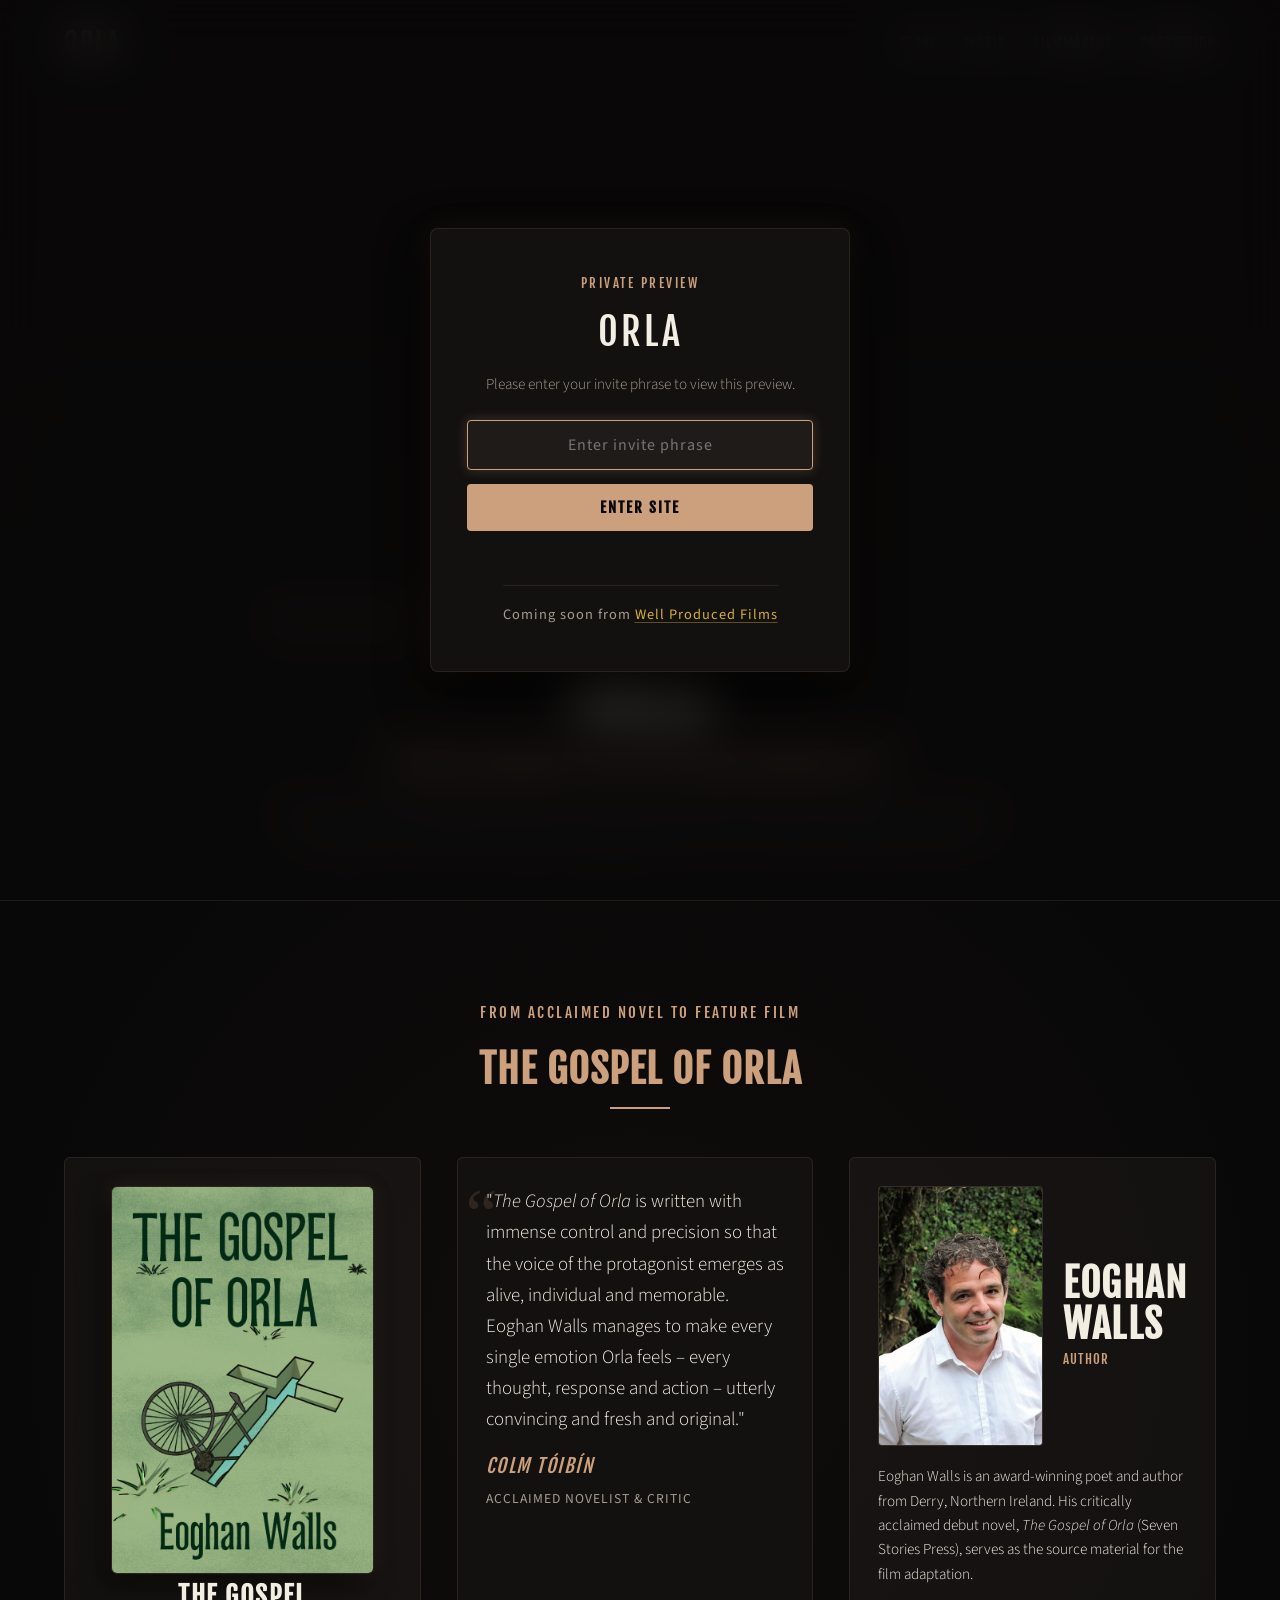
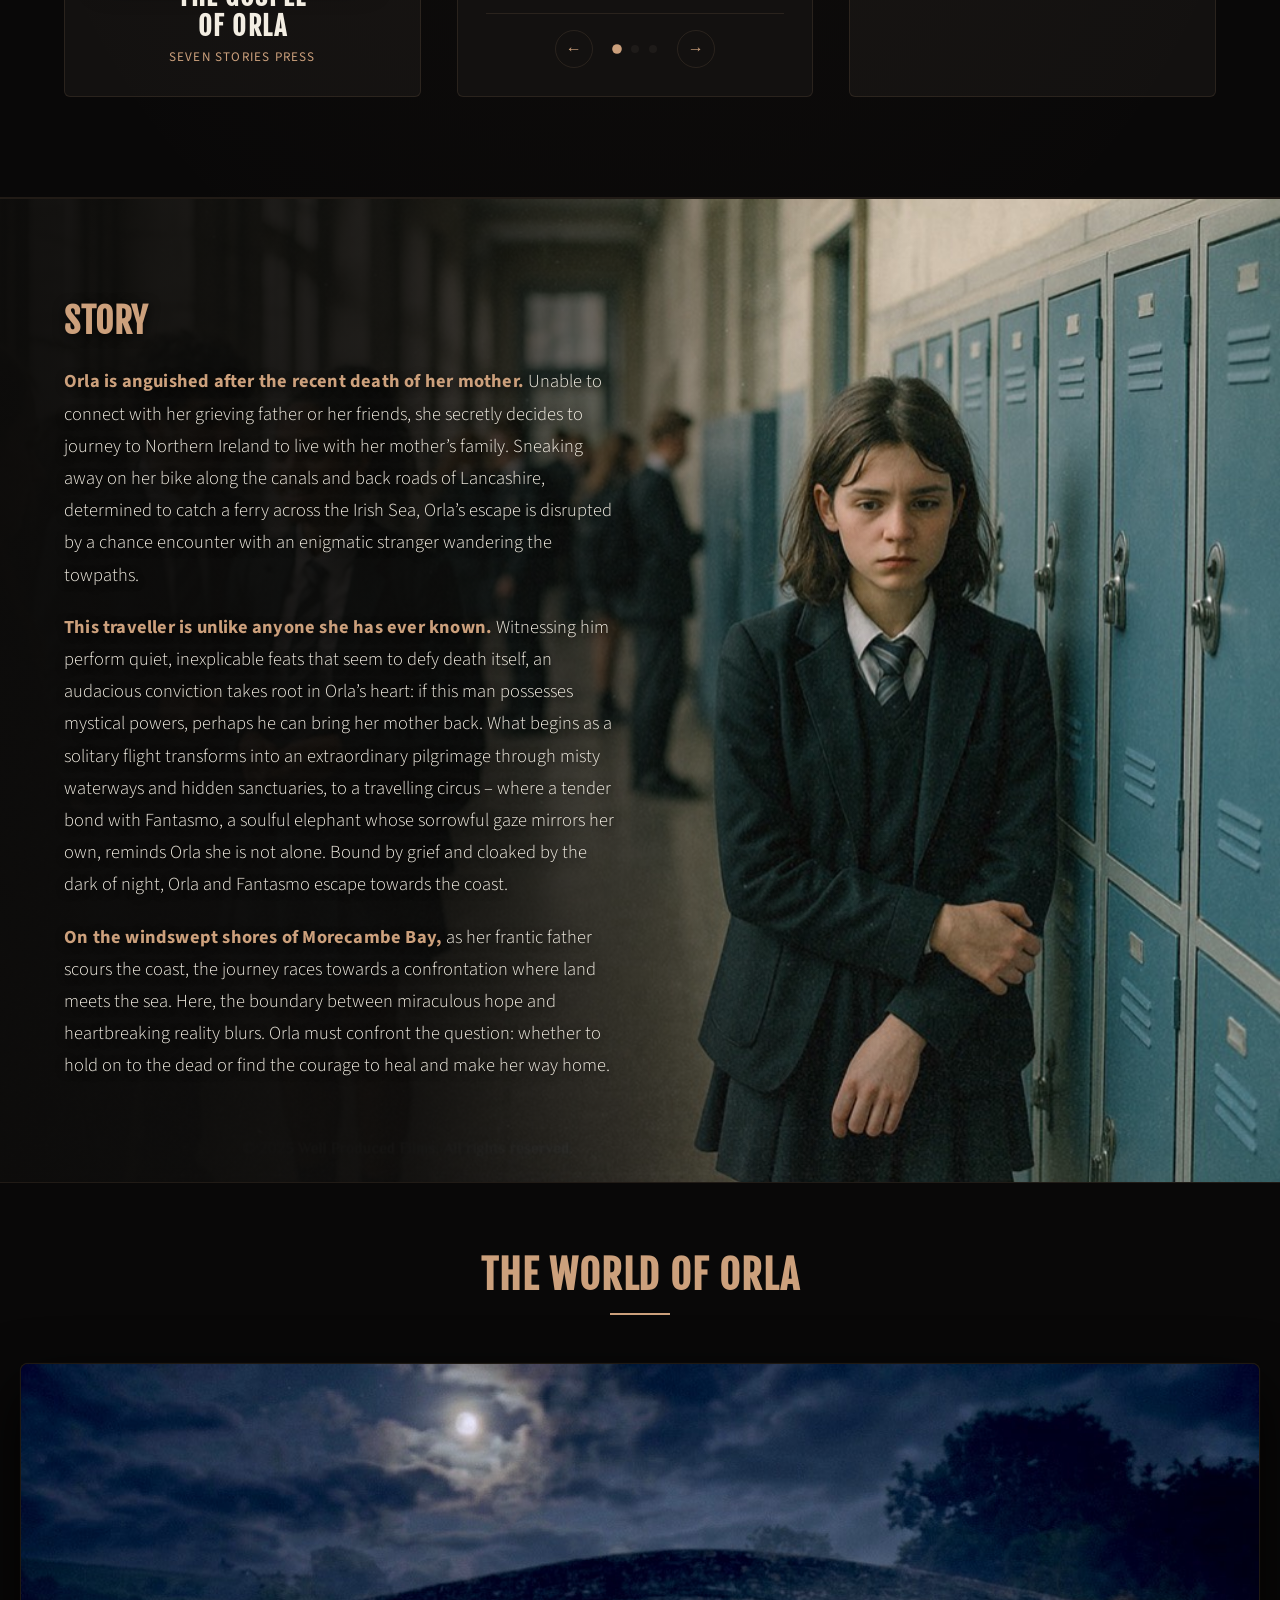
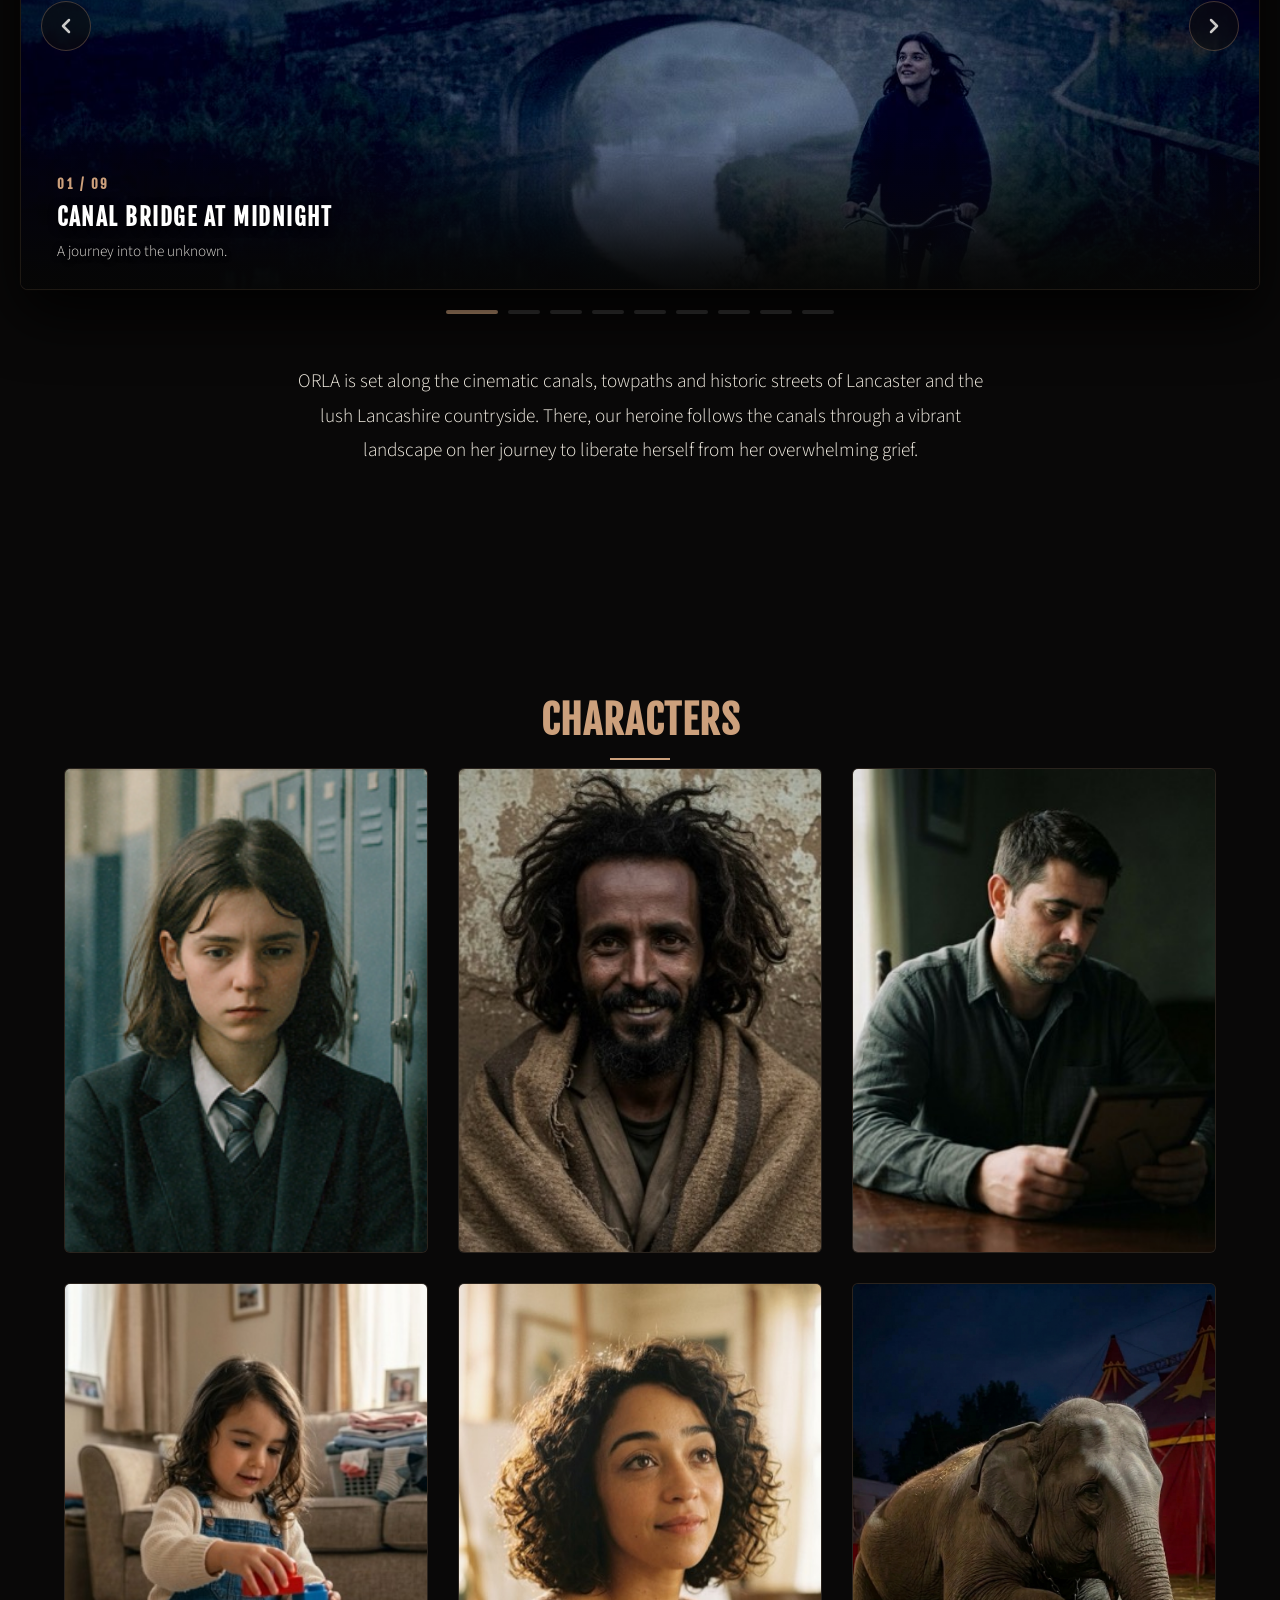
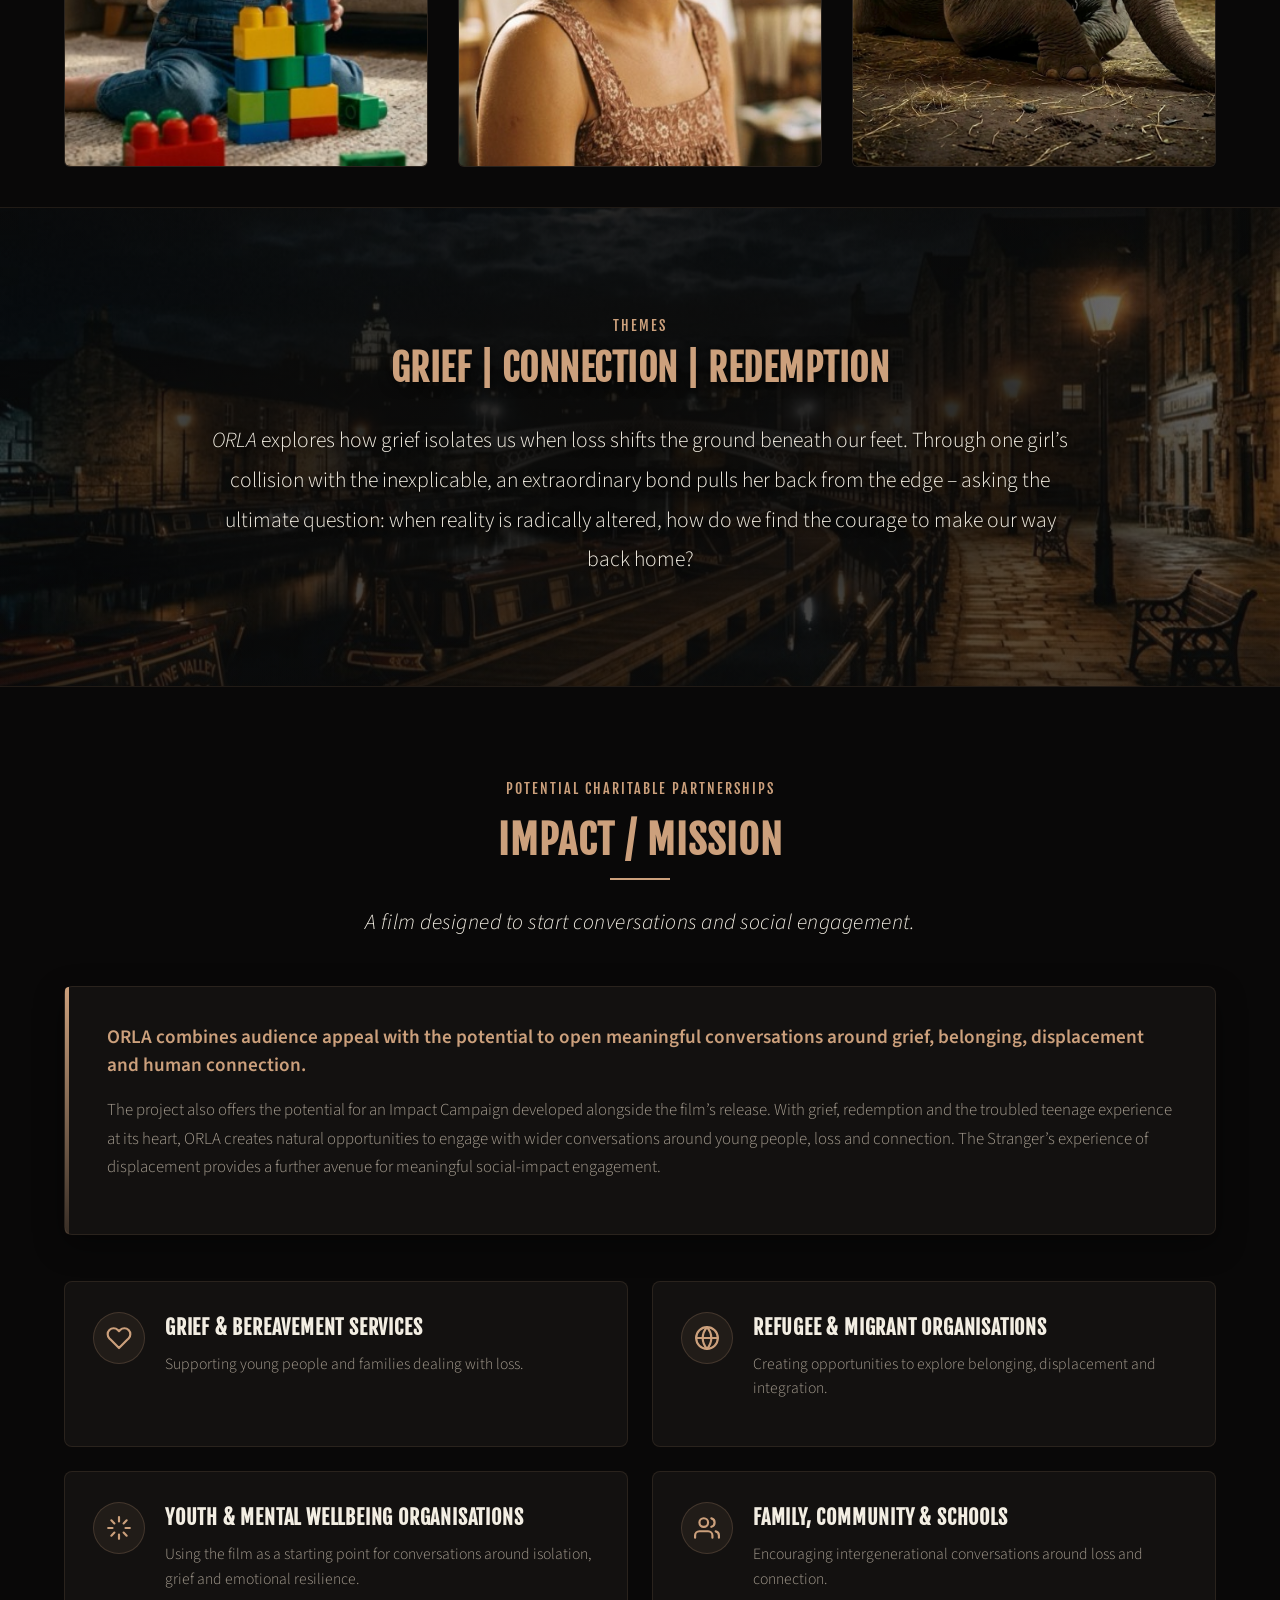
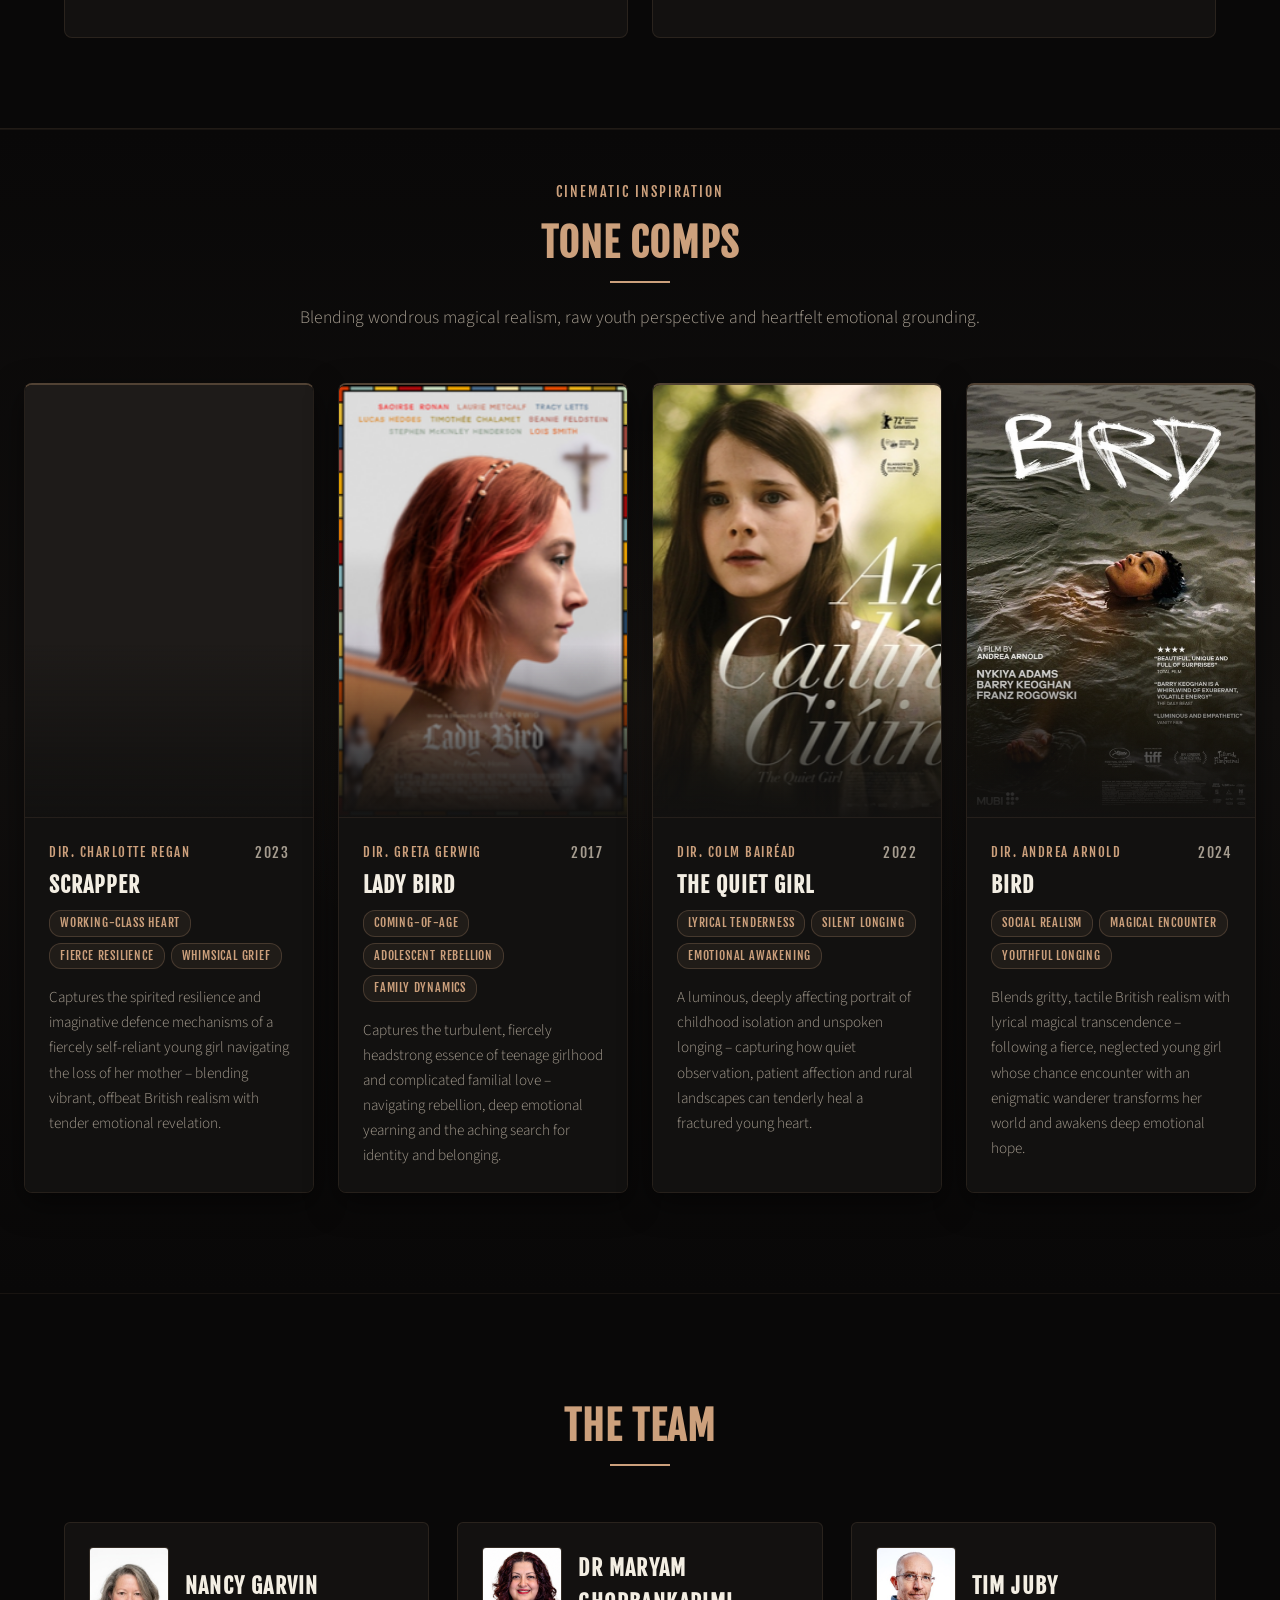
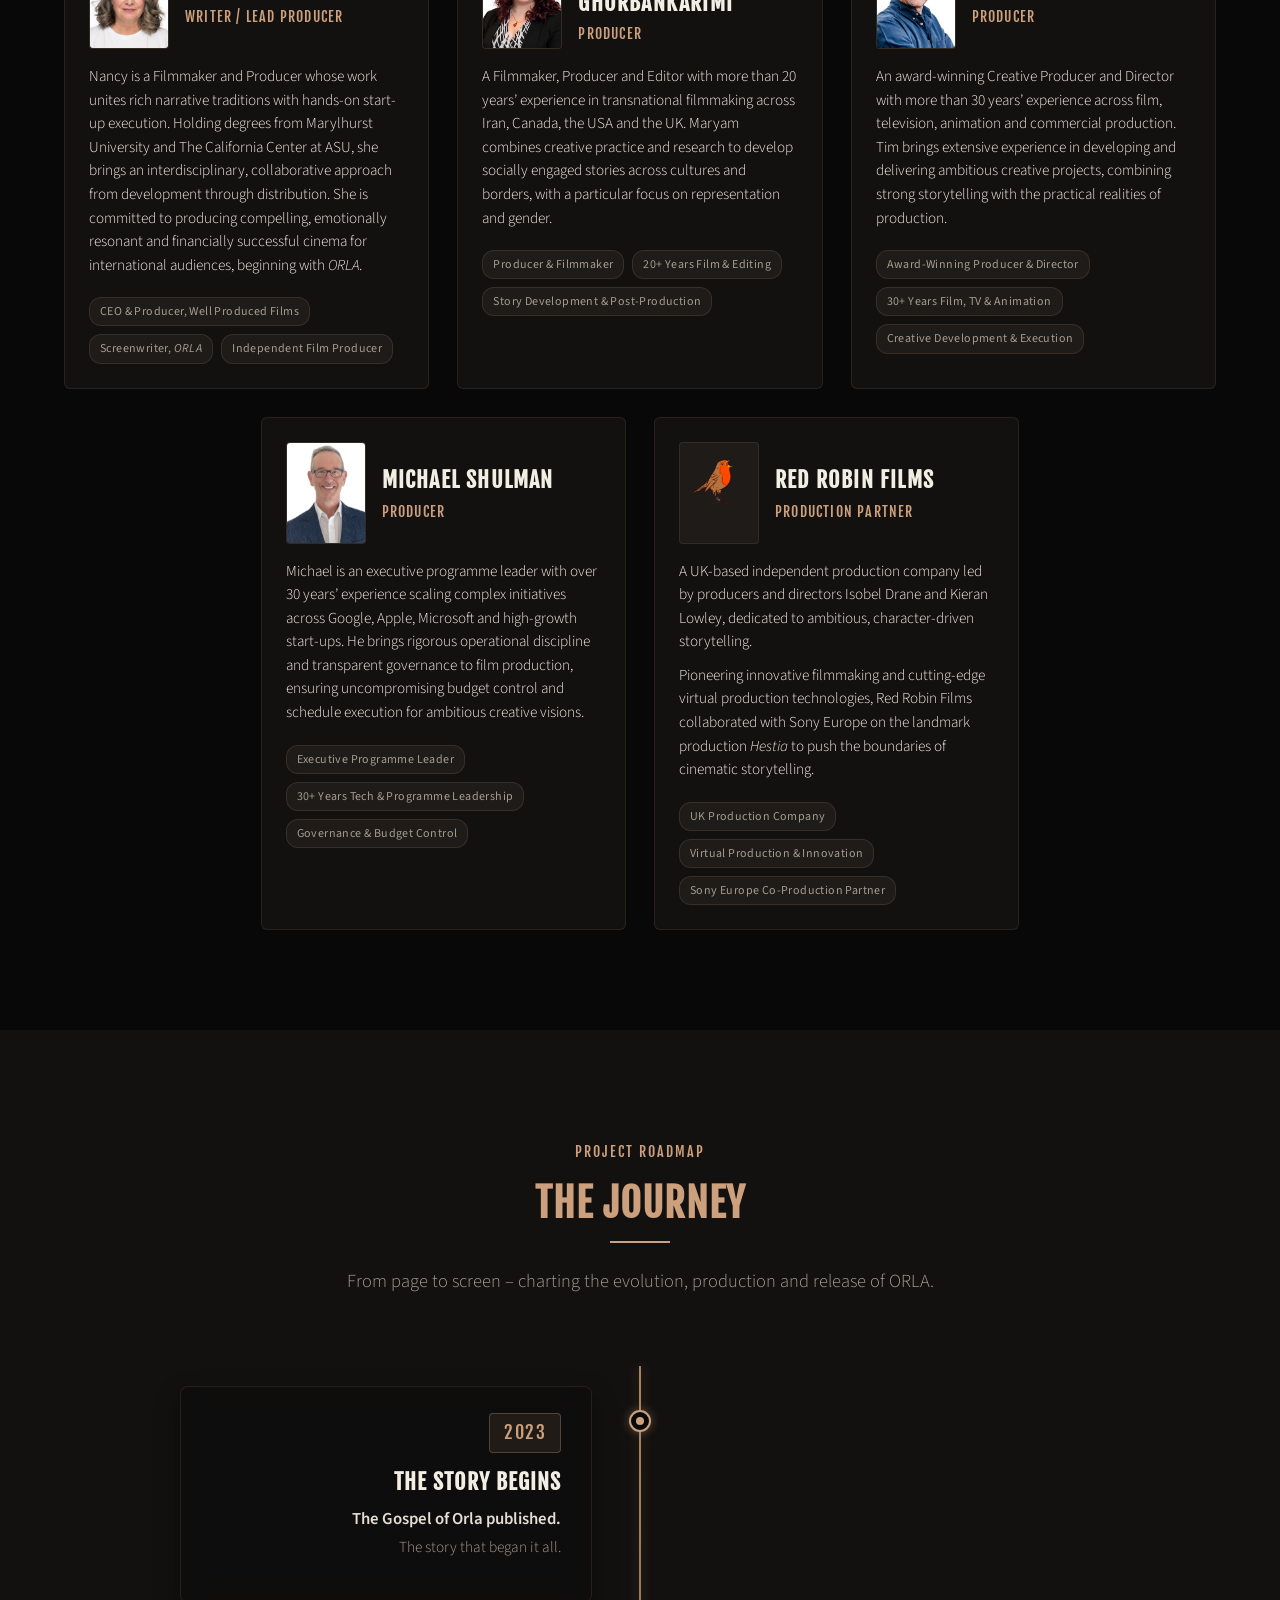
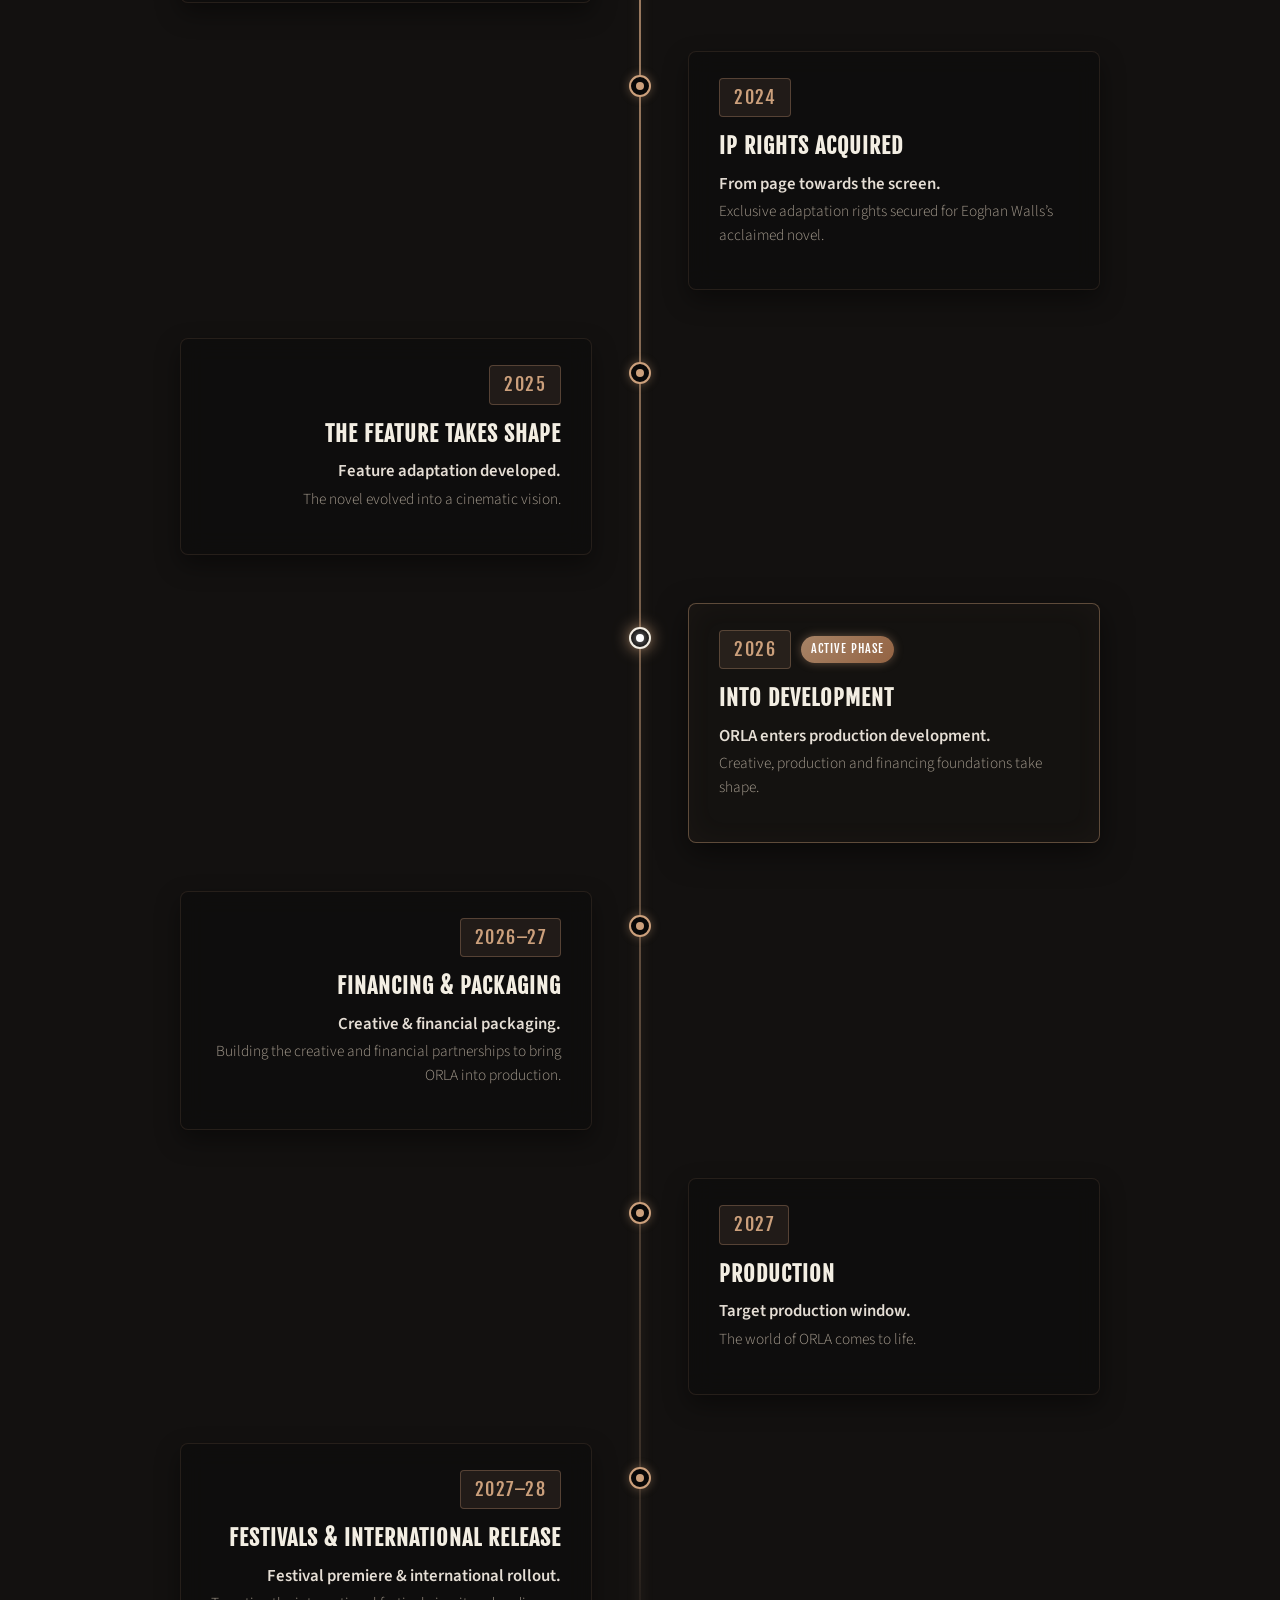
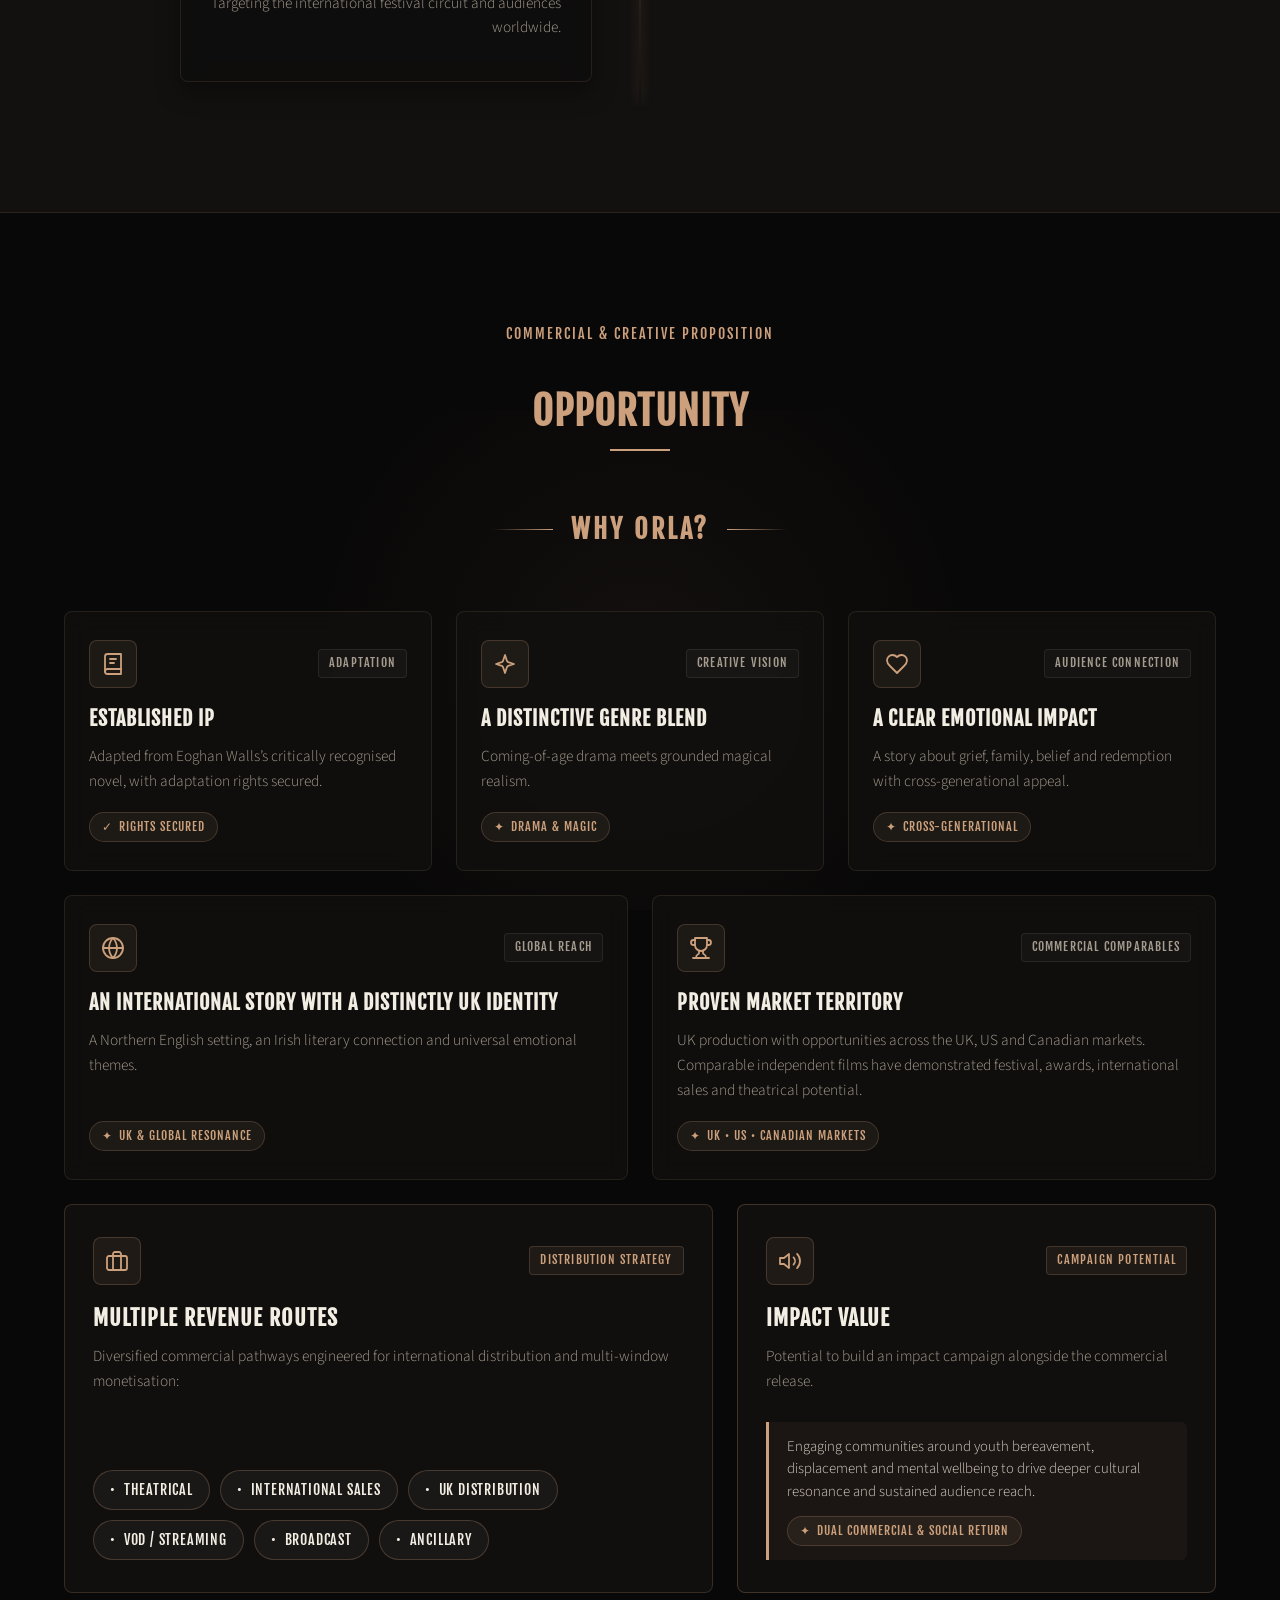
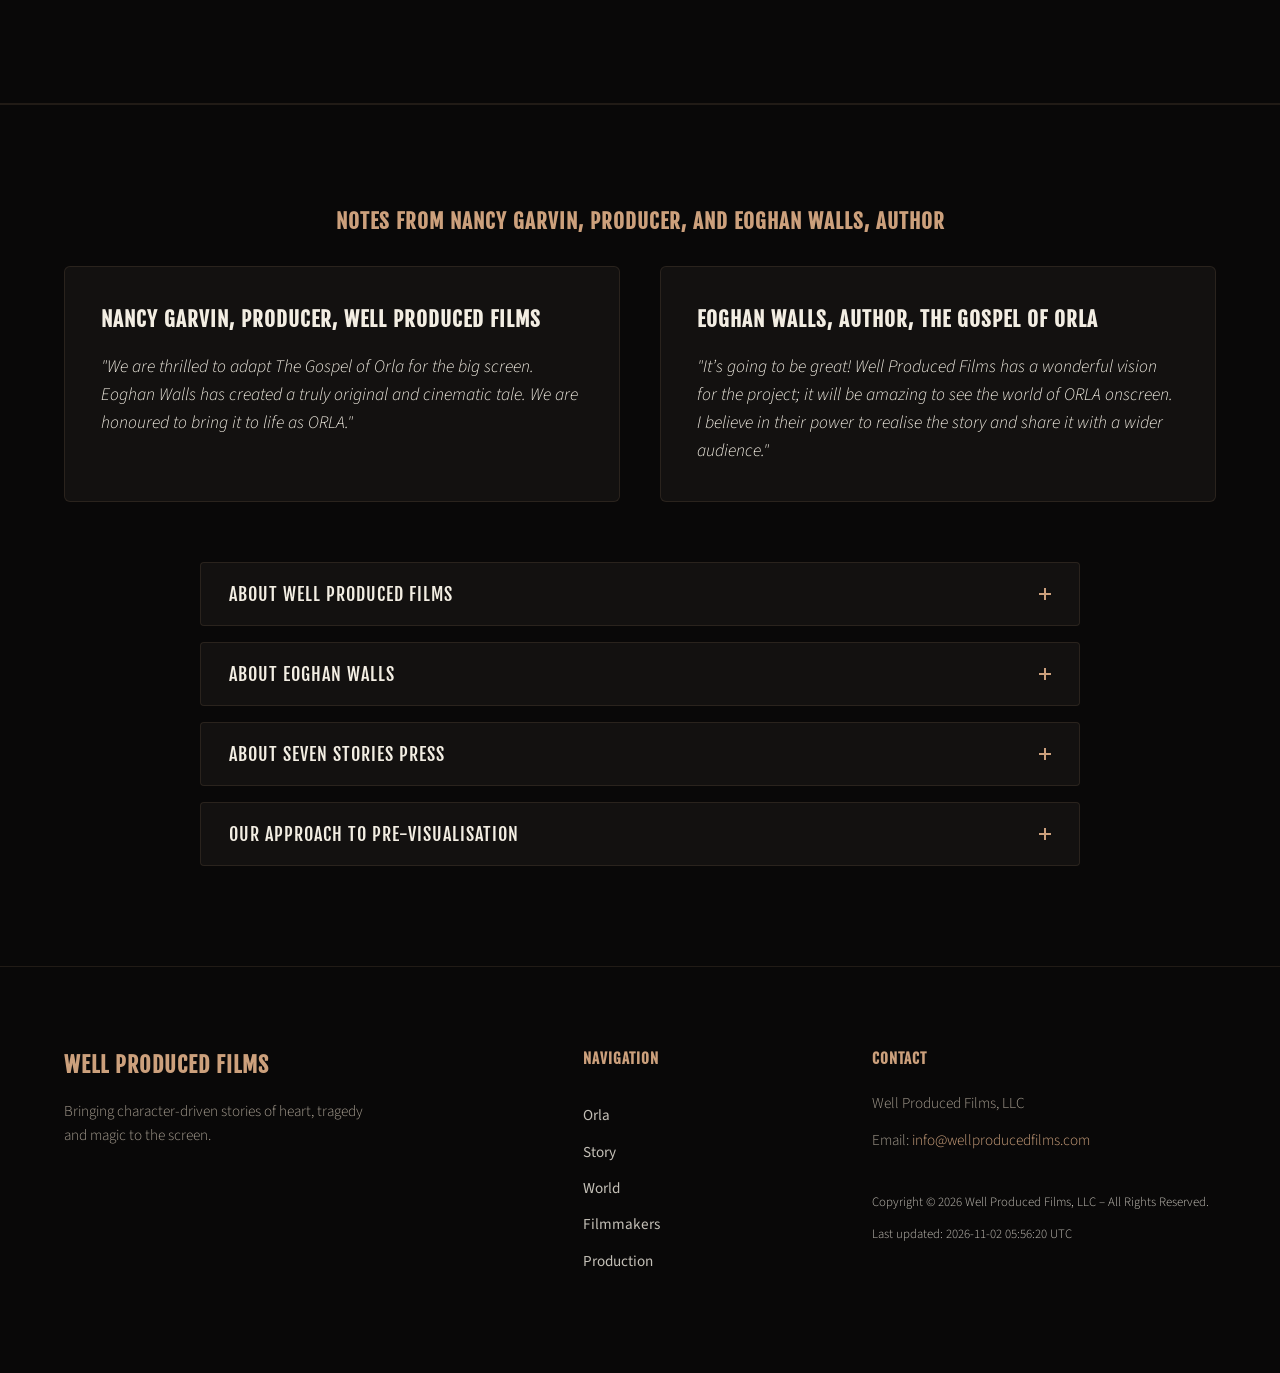
==== index.html @ be61b843 "Refine hero subtitle: left align with body, add colon, increase spacing to 32px, and reduce font siz" ====
<!DOCTYPE html>
<html lang="en">

<head>
  <meta charset="UTF-8">
  <meta http-equiv="X-UA-Compatible" content="IE=edge">
  <meta name="viewport" content="width=device-width, initial-scale=1.0">

  <!-- SEO & Social Preview Meta Tags -->
  <title>ORLA</title>
  <meta name="description"
    content="Discover ORLA, a cinematic coming-of-age drama and magical realism film adapted from the acclaimed novel by Eoghan Walls. Produced by Well Produced Films.">
  <meta name="author" content="Well Produced Films">
  <meta property="og:title" content="ORLA">
  <meta property="og:description"
    content="A coming-of-age story of loss, magical realism and heartfelt redemption. Adapted from Eoghan Walls’s novel ‘The Gospel of Orla’.">
  <meta property="og:image" content="https://orlafilm-staging-wj44w.ondigitalocean.app/images/hero_final.jpeg">
  <meta property="og:image:width" content="1024">
  <meta property="og:image:height" content="1024">
  <meta property="og:type" content="website">
  <meta name="twitter:card" content="summary_large_image">
  <meta name="twitter:title" content="ORLA">
  <meta name="twitter:description"
    content="A coming-of-age story of loss, magical realism and heartfelt redemption. Adapted from Eoghan Walls’s novel ‘The Gospel of Orla’.">
  <meta name="twitter:image" content="https://orlafilm-staging-wj44w.ondigitalocean.app/images/hero_final.jpeg">

  <!-- Preconnect & Fonts -->
  <link rel="preconnect" href="https://fonts.googleapis.com">
  <link rel="preconnect" href="https://fonts.gstatic.com" crossorigin>
  <link rel="stylesheet"
    href="https://fonts.googleapis.com/css2?family=Fjalla+One&family=Source+Sans+Pro:ital,wght@0,300;0,400;0,600;0,700;1,300;1,400&display=swap">

  <!-- Preload LCP Hero Background Image -->
  <link rel="preload" as="image" href="images/hero_final.jpeg" fetchpriority="high">

  <!-- Stylesheets -->
  <link rel="stylesheet" href="css/index.css?v=40">

  <!-- Google tag (gtag.js) -->
  <script async src="https://www.googletagmanager.com/gtag/js?id=G-0G6Q78W4M6"></script>
  <script>
    window.dataLayer = window.dataLayer || [];
    function gtag(){dataLayer.push(arguments);}
    gtag('js', new Date());

    // Disable automatic page view so it fires after invite token/auth is determined
    gtag('config', 'G-0G6Q78W4M6', { send_page_view: false });
  </script>
</head>

<body>
  <!-- Accessibility Skip Link -->
  <a href="#main-content" class="skip-link">Skip to main content</a>

  <!-- Password Gate Speedbump Overlay -->
  <div id="gate-overlay" class="gate-overlay" aria-modal="true" role="dialog">
    <div class="gate-card">
      <span class="gate-tag">PRIVATE PREVIEW</span>
      <div class="gate-title" role="heading" aria-level="2">ORLA</div>
      <p class="gate-subtitle">Please enter your invite phrase to view this preview.</p>
      <form id="gate-form" class="gate-form" autocomplete="off">
        <div class="gate-input-wrapper">
          <input type="text" id="gate-password" class="gate-input" placeholder="Enter invite phrase" required autofocus
            autocomplete="off" aria-label="Enter invite phrase">
        </div>
        <button type="submit" id="gate-submit-btn" class="btn btn-primary gate-btn">ENTER SITE</button>
        <div id="gate-error" class="gate-error" aria-live="polite"></div>
      </form>
      <div class="gate-footer">
        <span class="gate-brand-text">Coming soon from <a href="https://wellproducedfilms.com/?live=1" class="gate-return-link">Well Produced Films</a></span>
      </div>
    </div>
  </div>

  <!-- Scroll-spy Transparent Header -->
  <header class="header" id="site-header">
    <div class="container header-container">
      <a href="#" class="logo" id="logo-link">ORLA</a>
      <button class="mobile-menu-toggle" aria-label="Toggle Menu" id="menu-toggle" aria-expanded="false" aria-controls="nav-menu">
        <span></span>
        <span></span>
        <span></span>
      </button>
      <nav class="nav-menu" id="nav-menu">
        <a href="#novel" class="nav-link">STORY</a>
        <a href="#world" class="nav-link">WORLD</a>
        <a href="#bios" class="nav-link">FILMMAKERS</a>
        <a href="#production" class="nav-link">PRODUCTION</a>
        <a href="#contact" class="nav-link" style="display: none;">INVEST</a>
        <a href="#contact" class="nav-link nav-btn" style="display: none;">CONTACT</a>
      </nav>
    </div>
  </header>

  <!-- Main Content Landmark -->
  <main id="main-content">

  <!-- Hero Banner Section -->
  <section class="hero" id="hero">
    <div class="hero-overlay"></div>
    <div class="hero-content container">
      <span class="hero-subtitle">Coming Soon from <a href="https://wellproducedfilms.com/?live=1" class="hero-brand-link">Well Produced Films</a>:</span>
      <h1 class="hero-title">ORLA</h1>
      <h2 class="hero-headline">HOW FAR WOULD YOU GO FOR ONE MORE DAY?</h2>
      <p class="hero-synopsis">After her mother’s death, grieving 14-year-old Orla sets off for Northern Ireland with a mysterious stranger who she believes possesses magical powers that can bring her mother back to life.</p>
    </div>
  </section>

  <!-- Novel / Praise Section -->
  <section class="section praise" id="novel">
    <div class="praise-bg-decor"></div>
    <div class="container">
      <div class="text-center novel-header">
        <span class="novel-tag">FROM ACCLAIMED NOVEL TO FEATURE FILM</span>
        <h2 class="accent-heading">THE GOSPEL OF ORLA</h2>
      </div>

      <div class="novel-showcase">
        <!-- Book Cover Column -->
        <div class="novel-cover-col">
          <div class="novel-book-frame">
            <img src="images/book_cover.jpeg" alt="The Gospel of Orla Novel Book Cover by Eoghan Walls"
              class="novel-book-img" width="654" height="1000" loading="lazy" decoding="async">
          </div>
          <div class="novel-book-info">
            <h3 class="novel-book-title">THE GOSPEL<br>OF ORLA</h3>
            <span class="novel-publisher">Seven Stories Press</span>
          </div>
        </div>

        <!-- Reviews / Praise Carousel Column -->
        <div class="carousel-wrapper">
          <div class="praise-carousel" id="praise-carousel">
            <!-- Slide 1 -->
            <div class="praise-slide active">
              <blockquote class="praise-quote">
                "<em>The Gospel of Orla</em> is written with immense control and precision so that the voice of the
                protagonist emerges as alive, individual and memorable. Eoghan Walls manages to make every single
                emotion Orla feels – every thought, response and action – utterly convincing and fresh and original."
              </blockquote>
              <cite class="praise-author">Colm Tóibín</cite>
              <span class="author-title">Acclaimed Novelist &amp; Critic</span>
            </div>

            <!-- Slide 2 -->
            <div class="praise-slide">
              <blockquote class="praise-quote">
                "As coming-of-age stories go, <em>The Gospel of Orla</em> is winningly off-kilter. Walls refuses easy
                sentimentality, and the story is brisk and surprising, perfectly paced. Walls’s marvelous novel asks
                what we might look for by way of consolation. A miracle shouldn’t be too much to ask."
              </blockquote>
              <cite class="praise-author">The New York Times Book Review</cite>
            </div>

            <!-- Slide 3 -->
            <div class="praise-slide">
              <blockquote class="praise-quote">
                "Although Orla longs to see her mother again, it is the girl herself who needs bringing back to life –
                something Walls manages in this poignant, hopeful, compelling little book that offers a window into a
                troubled teenage soul."
              </blockquote>
              <cite class="praise-author">The Irish Times</cite>
            </div>
          </div>

          <!-- Carousel Nav Controls -->
          <div class="carousel-controls">
            <button class="control-btn" id="prev-quote" aria-label="Previous review">&#8592;</button>
            <div class="carousel-dots" id="carousel-dots">
              <span class="dot active" data-slide="0"></span>
              <span class="dot" data-slide="1"></span>
              <span class="dot" data-slide="2"></span>
            </div>
            <button class="control-btn" id="next-quote" aria-label="Next review">&#8594;</button>
          </div>
        </div>

        <!-- Author Column: Eoghan Walls -->
        <div class="novel-author-card">
          <div class="novel-author-top">
            <div class="novel-author-photo-wrapper">
              <img src="images/eoghan_walls.jpg" alt="Eoghan Walls – Author" class="novel-author-photo" width="330" height="440" loading="lazy" decoding="async">
            </div>
            <div class="novel-author-header">
              <h3 class="novel-author-name">EOGHAN<br>WALLS</h3>
              <span class="novel-author-role">AUTHOR</span>
            </div>
          </div>
          <p class="novel-author-bio">
            Eoghan Walls is an award-winning poet and author from Derry, Northern Ireland. His critically acclaimed
            debut novel, <em>The Gospel of Orla</em> (Seven Stories Press), serves as the source material for the film
            adaptation.
          </p>
        </div>
      </div>
    </div>
  </section>

  <!-- Synopsis Section with Image Overlay -->
  <section class="section synopsis-banner" id="about">
    <div class="synopsis-banner-bg" style="background-image: url('images/orla_in_school.jpg');"></div>
    <div class="synopsis-banner-overlay"></div>
    <div class="container synopsis-banner-container">
      <div class="synopsis-content">
        <h2 class="section-title synopsis-headline">STORY</h2>
        <div class="synopsis-body">
          <p><strong>Orla is anguished after the recent death of her mother.</strong> Unable to connect with her grieving father or her friends, she secretly decides to journey to Northern Ireland to live with her mother’s family. Sneaking away on her bike along the canals and back roads of Lancashire, determined to catch a ferry across the Irish Sea, Orla’s escape is disrupted by a chance encounter with an enigmatic stranger wandering the towpaths.</p>
          <p><strong>This traveller is unlike anyone she has ever known.</strong> Witnessing him perform quiet, inexplicable feats that seem to defy death itself, an audacious conviction takes root in Orla’s heart: if this man possesses mystical powers, perhaps he can bring her mother back. What begins as a solitary flight transforms into an extraordinary pilgrimage through misty waterways and hidden sanctuaries, to a travelling circus – where a tender bond with Fantasmo, a soulful elephant whose sorrowful gaze mirrors her own, reminds Orla she is not alone. Bound by grief and cloaked by the dark of night, Orla and Fantasmo escape towards the coast.</p>
          <p><strong>On the windswept shores of Morecambe Bay,</strong> as her frantic father scours the coast, the journey races towards a confrontation where land meets the sea. Here, the boundary between miraculous hope and heartbreaking reality blurs. Orla must confront the question: whether to hold on to the dead or find the courage to heal and make her way home.</p>
        </div>
      </div>
    </div>
  </section>

  <!-- The World of Orla Section -->
  <section class="section settings" id="world">
    <div class="container">
      <div class="text-center">
        <h2 class="accent-heading">THE WORLD OF ORLA</h2>
      </div>
    </div>

    <!-- Desktop: World of Orla Cinematic 2.35:1 Carousel (9 Slides) -->
    <div class="world-carousel-wrapper world-desktop-only" role="region" aria-roledescription="carousel" aria-label="The World of Orla Gallery">
      <div class="world-carousel-frame">
        <div class="world-slides" id="world-slides">
          <!-- Slide 1: Canal Bridge at Midnight -->
          <div class="world-slide active" role="group" aria-roledescription="slide" aria-label="1 of 9" data-index="0">
            <img src="images/orla_bike_night_bridge.jpg?v=14" alt="Orla riding her bicycle along a misty canal towpath by a stone bridge at midnight" class="world-img" loading="eager" decoding="async" width="1200" height="511">
            <div class="world-caption">
              <span class="world-slide-count">01 / 09</span>
              <h3 class="world-caption-title">Canal Bridge at Midnight</h3>
              <p class="world-caption-desc">A journey into the unknown.</p>
            </div>
          </div>

          <!-- Slide 2: Historic Lancaster -->
          <div class="world-slide" role="group" aria-roledescription="slide" aria-label="2 of 9" data-index="1" aria-hidden="true">
            <img src="images/town_street_night.jpg?v=14" alt="Cobbled street in historic Lancaster at night with warm pub lanterns and Lancaster Castle in the background" class="world-img" loading="lazy" decoding="async" width="1200" height="511">
            <div class="world-caption">
              <span class="world-slide-count">02 / 09</span>
              <h3 class="world-caption-title">Historic Lancaster</h3>
              <p class="world-caption-desc">An ancient city of shadows and stone, where every corner holds an unseen turning point.</p>
            </div>
          </div>

          <!-- Slide 3: The Stranger Defies Death -->
          <div class="world-slide" role="group" aria-roledescription="slide" aria-label="3 of 9" data-index="2" aria-hidden="true">
            <img src="images/stranger_underwater_peeled.jpg?v=14" alt="The Stranger peeling open the metal wall of a sinking shipping container underwater" class="world-img" loading="lazy" decoding="async" width="1376" height="586">
            <div class="world-caption">
              <span class="world-slide-count">03 / 09</span>
              <h3 class="world-caption-title">The Stranger Defies Death</h3>
              <p class="world-caption-desc">A stranger who may not be what he seems.</p>
            </div>
          </div>

          <!-- Slide 4: Travelling Circus at Twilight -->
          <div class="world-slide" role="group" aria-roledescription="slide" aria-label="4 of 9" data-index="3" aria-hidden="true">
            <img src="images/circus_twilight.jpg?v=14" alt="Crowds gathering outside a glowing travelling circus big top tent at twilight" class="world-img" loading="lazy" decoding="async" width="1264" height="538">
            <div class="world-caption">
              <span class="world-slide-count">04 / 09</span>
              <h3 class="world-caption-title">Travelling Circus at Twilight</h3>
              <p class="world-caption-desc">A place where the impossible might still be possible.</p>
            </div>
          </div>

          <!-- Slide 5: Orla & Fantasmo -->
          <div class="world-slide" role="group" aria-roledescription="slide" aria-label="5 of 9" data-index="4" aria-hidden="true">
            <img src="images/orla_fantasmo_elephant.jpg?v=14" alt="Orla gently touching the trunk of Fantasmo the elephant through her circus cage" class="world-img" loading="lazy" decoding="async" width="1376" height="586">
            <div class="world-caption">
              <span class="world-slide-count">05 / 09</span>
              <h3 class="world-caption-title">Orla & Fantasmo</h3>
              <p class="world-caption-desc">You are not alone.</p>
            </div>
          </div>

          <!-- Slide 6: The Stranger’s Chair in the Barn -->
          <div class="world-slide" role="group" aria-roledescription="slide" aria-label="6 of 9" data-index="5" aria-hidden="true">
            <img src="images/strangers_chair_barn.jpg?v=15" alt="Orla looking into a stone barn at the Stranger’s chair with a turtle dove perched in a beam of light" class="world-img" loading="lazy" decoding="async" width="1200" height="511">
            <div class="world-caption">
              <span class="world-slide-count">06 / 09</span>
              <h3 class="world-caption-title">The Stranger’s Chair in the Barn</h3>
              <p class="world-caption-desc">A sanctuary between worlds.</p>
            </div>
          </div>

          <!-- Slide 7: The River Crossing -->
          <div class="world-slide" role="group" aria-roledescription="slide" aria-label="7 of 9" data-index="6" aria-hidden="true">
            <img src="images/orla_river_crossing.jpg?v=14" alt="Orla laughing as the Stranger rides her bicycle through a shallow river in the sunlit Lancashire countryside" class="world-img" loading="lazy" decoding="async" width="1376" height="586">
            <div class="world-caption">
              <span class="world-slide-count">07 / 09</span>
              <h3 class="world-caption-title">The River Crossing</h3>
              <p class="world-caption-desc">And somewhere beyond the journey, the possibility of finding your way home.</p>
            </div>
          </div>

          <!-- Slide 8: Fantasmo and Orla are liberated -->
          <div class="world-slide" role="group" aria-roledescription="slide" aria-label="8 of 9" data-index="7" aria-hidden="true">
            <img src="images/orla_fantasmo_liberated.jpg?v=4" alt="Orla riding atop Fantasmo the elephant along the beach beneath a starry twilight sky" class="world-img" loading="lazy" decoding="async" width="1376" height="586">
            <div class="world-caption">
              <span class="world-slide-count">08 / 09</span>
              <h3 class="world-caption-title">Fantasmo and Orla Are Liberated</h3>
              <p class="world-caption-desc">Freedom comes in many forms.</p>
            </div>
          </div>

          <!-- Slide 9: Confrontation at Morecambe Bay -->
          <div class="world-slide" role="group" aria-roledescription="slide" aria-label="9 of 9" data-index="8" aria-hidden="true">
            <img src="images/orla_dad_car_park.jpg?v=14" alt="Confrontation between Orla and her father in a beachfront car park at Morecambe Bay" class="world-img" loading="lazy" decoding="async" width="1376" height="586">
            <div class="world-caption">
              <span class="world-slide-count">09 / 09</span>
              <h3 class="world-caption-title">Confrontation at Morecambe Bay</h3>
              <p class="world-caption-desc">Anger leads to acceptance.</p>
            </div>
          </div>
        </div>

        <!-- Floating Nav Arrows -->
        <button class="world-nav-btn world-prev-btn" id="world-prev-btn" aria-label="Previous image">
          <svg width="24" height="24" viewBox="0 0 24 24" fill="none" stroke="currentColor" stroke-width="2.5" stroke-linecap="round" stroke-linejoin="round"><polyline points="15 18 9 12 15 6"></polyline></svg>
        </button>
        <button class="world-nav-btn world-next-btn" id="world-next-btn" aria-label="Next image">
          <svg width="24" height="24" viewBox="0 0 24 24" fill="none" stroke="currentColor" stroke-width="2.5" stroke-linecap="round" stroke-linejoin="round"><polyline points="9 18 15 12 9 6"></polyline></svg>
        </button>
      </div>

      <!-- Carousel Pagination Indicators -->
      <div class="world-carousel-controls">
        <div class="world-dots" id="world-dots" role="tablist" aria-label="World gallery slide pagination"></div>
      </div>
    </div>

    <!-- Mobile: Single-Column Vertical Stack with Expandable Show All -->
    <div class="world-mobile-gallery world-mobile-only" role="region" aria-label="The World of Orla Mobile Gallery">
      <!-- Card 1: Canal Bridge at Midnight -->
      <div class="world-mobile-card">
        <div class="world-mobile-img-wrap">
          <img src="images/mobile/world_mobile_1_canal_bridge.jpg?v=14" alt="Orla riding her bicycle along a misty canal towpath by a stone bridge at midnight" class="world-img" loading="eager" decoding="async" width="717" height="896" data-fallback="images/orla_bike_night_bridge.jpg?v=14">
        </div>
        <div class="world-caption">
          <span class="world-slide-count">01 / 09</span>
          <h3 class="world-caption-title">Canal Bridge at Midnight</h3>
          <p class="world-caption-desc">A journey into the unknown.</p>
        </div>
      </div>

      <!-- Card 2: The Stranger Defies Death -->
      <div class="world-mobile-card">
        <div class="world-mobile-img-wrap">
          <img src="images/mobile/world_mobile_2_stranger_defies_death.jpg?v=14" alt="The Stranger peeling open the metal wall of a sinking shipping container underwater" class="world-img" loading="lazy" decoding="async" width="614" height="768" data-fallback="images/stranger_underwater_peeled.jpg?v=14">
        </div>
        <div class="world-caption">
          <span class="world-slide-count">02 / 09</span>
          <h3 class="world-caption-title">The Stranger Defies Death</h3>
          <p class="world-caption-desc">A stranger who may not be what he seems.</p>
        </div>
      </div>

      <!-- Card 3: Orla & Fantasmo -->
      <div class="world-mobile-card">
        <div class="world-mobile-img-wrap world-mobile-img-fantasmo">
          <img src="images/mobile/world_mobile_3_orla_fantasmo.jpg?v=14" alt="Orla gently touching the trunk of Fantasmo the elephant through her circus cage" class="world-img" loading="lazy" decoding="async" width="960" height="768" data-fallback="images/orla_fantasmo_elephant.jpg?v=14">
        </div>
        <div class="world-caption">
          <span class="world-slide-count">03 / 09</span>
          <h3 class="world-caption-title">Orla & Fantasmo</h3>
          <p class="world-caption-desc">You are not alone.</p>
        </div>
      </div>

      <!-- Card 4: Confrontation at Morecambe Bay -->
      <div class="world-mobile-card">
        <div class="world-mobile-img-wrap">
          <img src="images/mobile/world_mobile_4_confrontation_morecambe.jpg?v=14" alt="Confrontation between Orla and her father in a beachfront car park at Morecambe Bay" class="world-img" loading="lazy" decoding="async" width="614" height="768" data-fallback="images/orla_dad_car_park.jpg?v=14">
        </div>
        <div class="world-caption">
          <span class="world-slide-count">04 / 09</span>
          <h3 class="world-caption-title">Confrontation at Morecambe Bay</h3>
          <p class="world-caption-desc">Anger leads to acceptance.</p>
        </div>
      </div>

      <!-- Mobile Show All Button (Immediately follows 4th image) -->
      <div class="world-disclosure-wrapper" id="world-disclosure-wrapper">
        <button type="button" class="world-expand-btn" id="world-expand-btn" aria-expanded="false" aria-controls="world-secondary-slides">
          <span class="world-expand-btn-text">View All 9 Locations (+5)</span>
          <svg class="world-expand-icon" width="18" height="18" viewBox="0 0 24 24" fill="none" stroke="currentColor" stroke-width="2.5" stroke-linecap="round" stroke-linejoin="round" aria-hidden="true"><polyline points="6 9 12 15 18 9"></polyline></svg>
        </button>
      </div>

      <!-- Secondary Stills (Initially Hidden on Mobile) -->
      <div class="world-secondary-slides" id="world-secondary-slides" aria-hidden="true">
        <div class="world-secondary-slides-inner">
          <!-- Card 5: Historic Lancaster -->
          <div class="world-mobile-card">
            <div class="world-mobile-img-wrap">
              <img src="images/mobile/world_mobile_7_historic_lancaster.jpg?v=14" alt="Cobbled street in historic Lancaster at night with warm pub lanterns and Lancaster Castle in the background" class="world-img" loading="lazy" decoding="async" width="717" height="896" data-fallback="images/town_street_night.jpg?v=14">
            </div>
            <div class="world-caption">
              <span class="world-slide-count">05 / 09</span>
              <h3 class="world-caption-title">Historic Lancaster</h3>
              <p class="world-caption-desc">An ancient city of shadows and stone, where every corner holds an unseen turning point.</p>
            </div>
          </div>

          <!-- Card 6: Travelling Circus at Twilight -->
          <div class="world-mobile-card">
            <div class="world-mobile-img-wrap">
              <img src="images/mobile/world_mobile_6_circus_twilight.jpg?v=14" alt="Crowds gathering outside a glowing travelling circus big top tent at twilight" class="world-img" loading="lazy" decoding="async" width="678" height="848" data-fallback="images/circus_twilight.jpg?v=14">
            </div>
            <div class="world-caption">
              <span class="world-slide-count">06 / 09</span>
              <h3 class="world-caption-title">Travelling Circus at Twilight</h3>
              <p class="world-caption-desc">A place where the impossible might still be possible.</p>
            </div>
          </div>

          <!-- Card 7: The Stranger’s Chair in the Barn -->
          <div class="world-mobile-card">
            <div class="world-mobile-img-wrap">
              <img src="images/mobile/world_mobile_barn_chair.jpg?v=15" alt="Orla looking into a stone barn at the Stranger’s chair with a turtle dove perched in a beam of light" class="world-img" loading="lazy" decoding="async" width="717" height="896" data-fallback="images/strangers_chair_barn.jpg?v=15">
            </div>
            <div class="world-caption">
              <span class="world-slide-count">07 / 09</span>
              <h3 class="world-caption-title">The Stranger’s Chair in the Barn</h3>
              <p class="world-caption-desc">A sanctuary between worlds.</p>
            </div>
          </div>

          <!-- Card 8: The River Crossing -->
          <div class="world-mobile-card">
            <div class="world-mobile-img-wrap">
              <img src="images/mobile/world_mobile_river_crossing.jpg?v=14" alt="Orla laughing as the Stranger rides her bicycle through a shallow river in the sunlit Lancashire countryside" class="world-img" loading="lazy" decoding="async" width="614" height="768" data-fallback="images/orla_river_crossing.jpg?v=14">
            </div>
            <div class="world-caption">
              <span class="world-slide-count">08 / 09</span>
              <h3 class="world-caption-title">The River Crossing</h3>
              <p class="world-caption-desc">And somewhere beyond the journey, the possibility of finding your way home.</p>
            </div>
          </div>

          <!-- Card 9: Fantasmo and Orla are liberated -->
          <div class="world-mobile-card">
            <div class="world-mobile-img-wrap">
              <img src="images/mobile/world_mobile_fantasmo_liberated.jpg?v=3" alt="Orla riding atop Fantasmo the elephant along the beach beneath a starry twilight sky" class="world-img" loading="lazy" decoding="async" width="614" height="768" data-fallback="images/orla_fantasmo_liberated.jpg?v=3">
            </div>
            <div class="world-caption">
              <span class="world-slide-count">09 / 09</span>
              <h3 class="world-caption-title">Fantasmo and Orla Are Liberated</h3>
              <p class="world-caption-desc">Freedom comes in many forms.</p>
            </div>
          </div>
        </div>
      </div>
    </div>

    <div class="container">
      <div class="text-center">
        <p class="world-intro-text">
          ORLA is set along the cinematic canals, towpaths and historic streets of Lancaster and the lush Lancashire countryside. There, our heroine follows the canals through a vibrant landscape on her journey to liberate herself from her overwhelming grief.
        </p>
      </div>
    </div>
  </section>

  <!-- Characters Section -->
  <section class="section characters" id="characters">
    <div class="container">
      <div class="text-center">
        <h2 class="accent-heading">Characters</h2>
      </div>

      <div class="characters-grid">
        <!-- Character: Orla -->
        <div class="character-card" tabindex="0" role="button" aria-label="Orla – click or hover to read bio">
          <div class="character-card-inner">
            <div class="character-card-front">
              <div class="character-img-wrapper">
                <img src="images/orla_new.png?v=14" alt="Orla in her school uniform standing pensively by a row of blue school lockers" class="character-img" loading="lazy" decoding="async" width="360" height="291">
              </div>
            </div>
            <div class="character-card-back">
              <h3 class="character-back-name">Orla</h3>
              <div class="character-back-divider"></div>
              <p class="character-back-bio">Orla is a bright but deeply troubled 14-year-old girl who has recently lost her mother. Unable to accept life without her, she finds it impossible to settle back into family and school. Convinced that escaping to Ireland, her birthplace, will bring her solace among her mother’s relatives, she schemes day and night to prepare for the secret journey.</p>
            </div>
          </div>
        </div>

        <!-- Character: Stranger -->
        <div class="character-card" tabindex="0" role="button" aria-label="The Stranger – click or hover to read bio">
          <div class="character-card-inner">
            <div class="character-card-front">
              <div class="character-img-wrapper">
                <img src="images/character_stranger.jpg?v=14" alt="Portrait of the Stranger smiling warmly, wrapped in a coarse brown blanket" class="character-img" loading="lazy" decoding="async" width="400" height="400">
              </div>
            </div>
            <div class="character-card-back">
              <h3 class="character-back-name">The Stranger</h3>
              <div class="character-back-divider"></div>
              <p class="character-back-bio">The Stranger is a refugee in his early thirties. He recently arrived in the county after being the sole survivor of a catastrophe at sea. An enigmatic wanderer who came ashore with a special mission, he is searching for his audience. Orla believes that she sees him perform miracles and comes to believe that he can perform one for her.</p>
            </div>
          </div>
        </div>

        <!-- Character: Dad -->
        <div class="character-card" tabindex="0" role="button" aria-label="Orla’s Dad – click or hover to read bio">
          <div class="character-card-inner">
            <div class="character-card-front">
              <div class="character-img-wrapper">
                <img src="images/orlas_dad.jpg?v=14" alt="Orla's grieving father sitting at a wooden table looking down at a framed photograph" class="character-img" loading="lazy" decoding="async" width="400" height="400">
              </div>
            </div>
            <div class="character-card-back">
              <h3 class="character-back-name">Orla’s Dad</h3>
              <div class="character-back-divider"></div>
              <p class="character-back-bio">Dad is barely holding it together. Recently widowed and grieving deeply, he struggles with the weight of raising his two young daughters, Orla and Lily. By day he tries to be a good father, but by night grief closes in and he drinks to dull the pain.</p>
            </div>
          </div>
        </div>

        <!-- Character: Lily -->
        <div class="character-card" tabindex="0" role="button" aria-label="Lily – click or hover to read bio">
          <div class="character-card-inner">
            <div class="character-card-front">
              <div class="character-img-wrapper">
                <img src="images/character_lily.jpg?v=16" alt="Orla's 2.5-year-old sister Lily sitting happily on the living room floor playing with chunky building blocks in front of a sofa with folded laundry" class="character-img" loading="lazy" decoding="async" width="400" height="400">
              </div>
            </div>
            <div class="character-card-back">
              <h3 class="character-back-name">Lily</h3>
              <div class="character-back-divider"></div>
              <p class="character-back-bio">Lily is the gentle bridge between Orla and Dad. While sister and father remain painfully at odds, their shared devotion to Lily is the one bond that still holds the fractured family together.</p>
            </div>
          </div>
        </div>

        <!-- Character: Mum -->
        <div class="character-card" tabindex="0" role="button" aria-label="Orla’s Mum – click or hover to read bio">
          <div class="character-card-inner">
            <div class="character-card-front">
              <div class="character-img-wrapper">
                <img src="images/orlas_mum.jpg?v=14" alt="Sunlit portrait of Orla's mother with dark curly hair and a warm, gentle expression" class="character-img" loading="lazy" decoding="async" width="400" height="596">
              </div>
            </div>
            <div class="character-card-back">
              <h3 class="character-back-name">Orla’s Mum</h3>
              <div class="character-back-divider"></div>
              <p class="character-back-bio">Mum lives on in Orla’s memories. The ache of her absence drives Orla’s frantic quest, yet her remembered love ultimately becomes the key to her daughter’s healing.</p>
            </div>
          </div>
        </div>

        <!-- Character: Fantasmo -->
        <div class="character-card" tabindex="0" role="button" aria-label="Fantasmo the Elephant – click or hover to read bio">
          <div class="character-card-inner">
            <div class="character-card-front">
              <div class="character-img-wrapper">
                <img src="images/character_fantasmo.jpg?v=19" alt="Fantasmo the elephant resting on straw outside the red circus tent at night" class="character-img" loading="lazy" decoding="async" width="896" height="1200">
              </div>
            </div>
            <div class="character-card-back">
              <h3 class="character-back-name">Fantasmo the Elephant</h3>
              <div class="character-back-divider"></div>
              <p class="character-back-bio">Fantasmo becomes a magical presence in Orla’s journey, offering silent kinship through eyes that mirror the girl’s own sorrow. Trapped in captivity, she yearns to break free from the heavy chains that hold her.</p>
            </div>
          </div>
        </div>
      </div>
    </div>
  </section>

  <!-- Themes Section with Canal Docks Background & Overlay -->
  <section class="section themes-banner" id="themes">
    <div class="themes-banner-bg" style="background-image: url('images/canal_docks_night.jpg');"></div>
    <div class="themes-banner-overlay"></div>
    <div class="container themes-banner-container">
      <div class="themes-content">
        <span class="section-tag">THEMES</span>
        <h2 class="section-title themes-headline">GRIEF | CONNECTION | REDEMPTION</h2>
        <div class="themes-body">
          <p><em>ORLA</em> explores how grief isolates us when loss shifts the ground beneath our feet. Through one girl’s collision with the inexplicable, an extraordinary bond pulls her back from the edge – asking the ultimate question: when reality is radically altered, how do we find the courage to make our way back home?</p>
        </div>
      </div>
    </div>
  </section>

  <!-- Impact / Mission Section -->
  <section class="section impact" id="impact">
    <div class="container">
      <div class="text-center impact-header">
        <span class="section-tag">POTENTIAL CHARITABLE PARTNERSHIPS</span><br>
        <h2 class="accent-heading">IMPACT / MISSION</h2>
        <p class="section-subtitle impact-lead-quote">
          A film designed to start conversations and social engagement.
        </p>
      </div>

      <div class="impact-overview-card">
        <p class="impact-statement">
          ORLA combines audience appeal with the potential to open meaningful conversations around grief, belonging, displacement and human connection.
        </p>
        <p class="impact-narrative">
          The project also offers the potential for an Impact Campaign developed alongside the film’s release. With grief, redemption and the troubled teenage experience at its heart, ORLA creates natural opportunities to engage with wider conversations around young people, loss and connection. The Stranger’s experience of displacement provides a further avenue for meaningful social-impact engagement.
        </p>
      </div>

      <div class="impact-pillars-grid">
        <!-- Pillar 1: Grief & Bereavement Services -->
        <div class="impact-pillar-card">
          <div class="impact-pillar-icon" aria-hidden="true">
            <svg width="26" height="26" viewBox="0 0 24 24" fill="none" stroke="currentColor" stroke-width="2" stroke-linecap="round" stroke-linejoin="round">
              <path d="M20.84 4.61a5.5 5.5 0 0 0-7.78 0L12 5.67l-1.06-1.06a5.5 5.5 0 0 0-7.78 7.78l1.06 1.06L12 21.23l7.78-7.78 1.06-1.06a5.5 5.5 0 0 0 0-7.78z"></path>
            </svg>
          </div>
          <div class="impact-pillar-body">
            <h3 class="impact-pillar-title">Grief &amp; Bereavement Services</h3>
            <p class="impact-pillar-desc">Supporting young people and families dealing with loss.</p>
          </div>
        </div>

        <!-- Pillar 2: Refugee & Migrant Organisations -->
        <div class="impact-pillar-card">
          <div class="impact-pillar-icon" aria-hidden="true">
            <svg width="26" height="26" viewBox="0 0 24 24" fill="none" stroke="currentColor" stroke-width="2" stroke-linecap="round" stroke-linejoin="round">
              <circle cx="12" cy="12" r="10"></circle>
              <line x1="2" y1="12" x2="22" y2="12"></line>
              <path d="M12 2a15.3 15.3 0 0 1 4 10 15.3 15.3 0 0 1-4 10 15.3 15.3 0 0 1-4-10 15.3 15.3 0 0 1 4-10z"></path>
            </svg>
          </div>
          <div class="impact-pillar-body">
            <h3 class="impact-pillar-title">Refugee &amp; Migrant Organisations</h3>
            <p class="impact-pillar-desc">Creating opportunities to explore belonging, displacement and integration.</p>
          </div>
        </div>

        <!-- Pillar 3: Youth & Mental Wellbeing Organisations -->
        <div class="impact-pillar-card">
          <div class="impact-pillar-icon" aria-hidden="true">
            <svg width="26" height="26" viewBox="0 0 24 24" fill="none" stroke="currentColor" stroke-width="2" stroke-linecap="round" stroke-linejoin="round">
              <path d="M12 2v4M12 18v4M4.93 4.93l2.83 2.83M16.24 16.24l2.83 2.83M2 12h4M18 12h4M4.93 19.07l2.83-2.83M16.24 7.76l2.83-2.83"></path>
            </svg>
          </div>
          <div class="impact-pillar-body">
            <h3 class="impact-pillar-title">Youth &amp; Mental Wellbeing Organisations</h3>
            <p class="impact-pillar-desc">Using the film as a starting point for conversations around isolation, grief and emotional resilience.</p>
          </div>
        </div>

        <!-- Pillar 4: Family, Community & Schools -->
        <div class="impact-pillar-card">
          <div class="impact-pillar-icon" aria-hidden="true">
            <svg width="26" height="26" viewBox="0 0 24 24" fill="none" stroke="currentColor" stroke-width="2" stroke-linecap="round" stroke-linejoin="round">
              <path d="M17 21v-2a4 4 0 0 0-4-4H5a4 4 0 0 0-4 4v2"></path>
              <circle cx="9" cy="7" r="4"></circle>
              <path d="M23 21v-2a4 4 0 0 0-3-3.87"></path>
              <path d="M16 3.13a4 4 0 0 1 0 7.75"></path>
            </svg>
          </div>
          <div class="impact-pillar-body">
            <h3 class="impact-pillar-title">Family, Community &amp; Schools</h3>
            <p class="impact-pillar-desc">Encouraging intergenerational conversations around loss and connection.</p>
          </div>
      </div>
    </div>
  </section>

  <!-- Tone Comps Section (Cinematic Inspiration) -->
  <section class="section tone-comps" id="tone-comps">
    <div class="tone-comps-bg-decor"></div>
    <div class="container">
      <div class="text-center tone-comps-header">
        <span class="section-tag">CINEMATIC INSPIRATION</span><br>
        <h2 class="accent-heading">TONE COMPS</h2>
        <p class="section-subtitle tone-comps-subtitle">
          Blending wondrous magical realism, raw youth perspective and heartfelt emotional grounding.
        </p>
      </div>

      <div class="tone-comps-grid">
        <!-- Comp 1: Scrapper -->
        <article class="tone-comp-card">
          <div class="tone-comp-poster-wrap">
            <img src="images/comp_scrapper.jpg" alt="Scrapper Film Poster" class="tone-comp-poster" loading="lazy" decoding="async" width="500" height="750">
            <div class="tone-comp-poster-overlay"></div>
          </div>
          <div class="tone-comp-content">
            <div class="tone-comp-meta">
              <span class="tone-comp-director">DIR. CHARLOTTE REGAN</span>
              <span class="tone-comp-year">2023</span>
            </div>
            <h3 class="tone-comp-title">SCRAPPER</h3>
            <div class="tone-comp-tags">
              <span class="tone-tag">Working-Class Heart</span>
              <span class="tone-tag">Fierce Resilience</span>
              <span class="tone-tag">Whimsical Grief</span>
            </div>
            <p class="tone-comp-desc">
              Captures the spirited resilience and imaginative defence mechanisms of a fiercely self-reliant young girl
              navigating the loss of her mother – blending vibrant, offbeat British realism with tender emotional
              revelation.
            </p>
          </div>
        </article>

        <!-- Comp 2: Lady Bird -->
        <article class="tone-comp-card">
          <div class="tone-comp-poster-wrap">
            <img src="images/comp_ladybird.jpeg" alt="Lady Bird Film Poster" class="tone-comp-poster" loading="lazy" decoding="async" width="220" height="325">
            <div class="tone-comp-poster-overlay"></div>
          </div>
          <div class="tone-comp-content">
            <div class="tone-comp-meta">
              <span class="tone-comp-director">DIR. GRETA GERWIG</span>
              <span class="tone-comp-year">2017</span>
            </div>
            <h3 class="tone-comp-title">LADY BIRD</h3>
            <div class="tone-comp-tags">
              <span class="tone-tag">Coming-of-Age</span>
              <span class="tone-tag">Adolescent Rebellion</span>
              <span class="tone-tag">Family Dynamics</span>
            </div>
            <p class="tone-comp-desc">
              Captures the turbulent, fiercely headstrong essence of teenage girlhood and complicated familial
              love – navigating rebellion, deep emotional yearning and the aching search for identity and belonging.
            </p>
          </div>
        </article>

        <!-- Comp 3: The Quiet Girl -->
        <article class="tone-comp-card">
          <div class="tone-comp-poster-wrap">
            <img src="images/comp_the_quiet_girl.jpg" alt="The Quiet Girl Film Poster" class="tone-comp-poster"
              loading="lazy" decoding="async" width="259" height="384">
            <div class="tone-comp-poster-overlay"></div>
          </div>
          <div class="tone-comp-content">
            <div class="tone-comp-meta">
              <span class="tone-comp-director">DIR. COLM BAIRÉAD</span>
              <span class="tone-comp-year">2022</span>
            </div>
            <h3 class="tone-comp-title">THE QUIET GIRL</h3>
            <div class="tone-comp-tags">
              <span class="tone-tag">Lyrical Tenderness</span>
              <span class="tone-tag">Silent Longing</span>
              <span class="tone-tag">Emotional Awakening</span>
            </div>
            <p class="tone-comp-desc">
              A luminous, deeply affecting portrait of childhood isolation and unspoken longing – capturing how quiet
              observation, patient affection and rural landscapes can tenderly heal a fractured young heart.
            </p>
          </div>
        </article>

        <!-- Comp 4: Bird -->
        <article class="tone-comp-card">
          <div class="tone-comp-poster-wrap">
            <img src="images/comp_bird.jpg" alt="Bird Film Poster" class="tone-comp-poster"
              loading="lazy" decoding="async" width="540" height="800">
            <div class="tone-comp-poster-overlay"></div>
          </div>
          <div class="tone-comp-content">
            <div class="tone-comp-meta">
              <span class="tone-comp-director">DIR. ANDREA ARNOLD</span>
              <span class="tone-comp-year">2024</span>
            </div>
            <h3 class="tone-comp-title">BIRD</h3>
            <div class="tone-comp-tags">
              <span class="tone-tag">Social Realism</span>
              <span class="tone-tag">Magical Encounter</span>
              <span class="tone-tag">Youthful Longing</span>
            </div>
            <p class="tone-comp-desc">
              Blends gritty, tactile British realism with lyrical magical transcendence – following a fierce, neglected
              young girl whose chance encounter with an enigmatic wanderer transforms her world and awakens deep emotional hope.
            </p>
          </div>
        </article>
      </div>
    </div>
  </section>

  <!-- Team Section -->
  <section class="section bios" id="bios">
    <div class="container">
      <div class="text-center">
        <h2 class="accent-heading">THE TEAM</h2>
      </div>

      <!-- Key Filmmakers (5 Cards: Row 1 = 3 cards, Row 2 = 2 cards centred) -->
      <div class="filmmakers-row-top">
        <!-- Nancy Garvin -->
        <div class="filmmaker-card">
          <div class="filmmaker-top">
            <div class="filmmaker-photo-wrapper">
              <img src="images/nancy_garvin.jpeg" alt="Nancy Garvin – Writer & Lead Producer"
                class="filmmaker-photo filmmaker-photo-nancy" width="240" height="320" loading="lazy" decoding="async">
            </div>
            <div class="filmmaker-header">
              <h3 class="filmmaker-name">NANCY GARVIN</h3>
              <span class="filmmaker-role">WRITER / LEAD PRODUCER</span>
            </div>
          </div>
          <div class="filmmaker-bio">
            <p>Nancy is a Filmmaker and Producer whose work unites rich narrative traditions with hands-on start-up execution. Holding degrees from Marylhurst University and The California Center at ASU, she brings an interdisciplinary, collaborative approach from development through distribution. She is committed to producing compelling, emotionally resonant and financially successful cinema for international audiences, beginning with <em>ORLA</em>.</p>
          </div>
          <div class="filmmaker-credentials">
            <span class="credential-tag">CEO &amp; Producer, Well Produced Films</span>
            <span class="credential-tag">Screenwriter, <em>ORLA</em></span>
            <span class="credential-tag">Independent Film Producer</span>
          </div>
        </div>

        <!-- Dr. Maryam Ghorbankarimi -->
        <div class="filmmaker-card">
          <div class="filmmaker-top">
            <div class="filmmaker-photo-wrapper">
              <img src="images/maryam_ghorbankarimi.png" alt="Dr Maryam Ghorbankarimi – Producer"
                class="filmmaker-photo" width="275" height="345" loading="lazy" decoding="async">
            </div>
            <div class="filmmaker-header">
              <h3 class="filmmaker-name">DR MARYAM GHORBANKARIMI</h3>
              <span class="filmmaker-role">PRODUCER</span>
            </div>
          </div>
          <div class="filmmaker-bio">
            <p>A Filmmaker, Producer and Editor with more than 20 years’ experience in transnational filmmaking across Iran, Canada, the USA and the UK. Maryam combines creative practice and research to develop socially engaged stories across cultures and borders, with a particular focus on representation and gender.</p>
          </div>
          <div class="filmmaker-credentials">
            <span class="credential-tag">Producer &amp; Filmmaker</span>
            <span class="credential-tag">20+ Years Film &amp; Editing</span>
            <span class="credential-tag">Story Development &amp; Post-Production</span>
          </div>
        </div>

        <!-- Tim Juby -->
        <div class="filmmaker-card">
          <div class="filmmaker-top">
            <div class="filmmaker-photo-wrapper">
              <img src="images/tim_juby.jpg?v=16" alt="Tim Juby – Producer" class="filmmaker-photo" width="240" height="306" loading="lazy" decoding="async">
            </div>
            <div class="filmmaker-header">
              <h3 class="filmmaker-name">TIM JUBY</h3>
              <span class="filmmaker-role">PRODUCER</span>
            </div>
          </div>
          <div class="filmmaker-bio">
            <p>An award-winning Creative Producer and Director with more than 30 years’ experience across film,
              television, animation and commercial production. Tim brings extensive experience in developing and
              delivering ambitious creative projects, combining strong storytelling with the practical realities of
              production.</p>
          </div>
          <div class="filmmaker-credentials">
            <span class="credential-tag">Award-Winning Producer &amp; Director</span>
            <span class="credential-tag">30+ Years Film, TV &amp; Animation</span>
            <span class="credential-tag">Creative Development &amp; Execution</span>
          </div>
        </div>
      </div>

      <div class="filmmakers-row-bottom">
        <!-- Michael Shulman -->
        <div class="filmmaker-card">
          <div class="filmmaker-top">
            <div class="filmmaker-photo-wrapper">
              <img src="images/michael_shulman.jpg" alt="Michael Shulman – Producer" class="filmmaker-photo" width="240" height="320" loading="lazy" decoding="async">
            </div>
            <div class="filmmaker-header">
              <h3 class="filmmaker-name">MICHAEL SHULMAN</h3>
              <span class="filmmaker-role">PRODUCER</span>
            </div>
          </div>
          <div class="filmmaker-bio">
            <p>Michael is an executive programme leader with over 30 years’ experience scaling complex initiatives across Google, Apple, Microsoft and high-growth start-ups. He brings rigorous operational discipline and transparent governance to film production, ensuring uncompromising budget control and schedule execution for ambitious creative visions.</p>
          </div>
          <div class="filmmaker-credentials">
            <span class="credential-tag">Executive Programme Leader</span>
            <span class="credential-tag">30+ Years Tech &amp; Programme Leadership</span>
            <span class="credential-tag">Governance &amp; Budget Control</span>
          </div>
        </div>

        <!-- Red Robin Films -->
        <div class="filmmaker-card">
          <div class="filmmaker-top">
            <div class="filmmaker-photo-wrapper filmmaker-photo-logo">
              <img src="images/red_robin_films.png" alt="Red Robin Films – Production Partner"
                class="filmmaker-photo filmmaker-logo-img" width="300" height="300" loading="lazy" decoding="async">
            </div>
            <div class="filmmaker-header">
              <h3 class="filmmaker-name">RED ROBIN FILMS</h3>
              <span class="filmmaker-role">PRODUCTION PARTNER</span>
            </div>
          </div>
          <div class="filmmaker-bio">
            <p>A UK-based independent production company led by producers and directors Isobel Drane and Kieran Lowley,
              dedicated to ambitious, character-driven storytelling.</p>
            <p>Pioneering innovative filmmaking and cutting-edge virtual production technologies, Red Robin Films
              collaborated with Sony Europe on the landmark production <em>Hestia</em> to push the boundaries of
              cinematic storytelling.</p>
          </div>
          <div class="filmmaker-credentials">
            <span class="credential-tag">UK Production Company</span>
            <span class="credential-tag">Virtual Production &amp; Innovation</span>
            <span class="credential-tag">Sony Europe Co-Production Partner</span>
          </div>
        </div>
      </div>
    </div>
  </section>



  <!-- The Journey Section (Production Timeline) -->
  <section class="section journey" id="production">
    <div id="journey"></div>
    <div class="container">
      <div class="text-center journey-header">
        <span class="section-tag">PROJECT ROADMAP</span><br>
        <h2 class="accent-heading">THE JOURNEY</h2>
        <p class="section-subtitle journey-subtitle">
          From page to screen – charting the evolution, production and release of ORLA.
        </p>
      </div>

      <div class="timeline-container">
        <div class="timeline-spine" aria-hidden="true"></div>

        <!-- Milestone 1: 2023 -->
        <div class="timeline-item timeline-item-left">
          <div class="timeline-marker" aria-hidden="true">
            <span class="timeline-marker-dot"></span>
          </div>
          <div class="timeline-card">
            <div class="timeline-badge">2023</div>
            <h3 class="timeline-title">The Story Begins</h3>
            <p class="timeline-lead">The Gospel of Orla published.</p>
            <p class="timeline-desc">The story that began it all.</p>
          </div>
        </div>

        <!-- Milestone 2: 2024 -->
        <div class="timeline-item timeline-item-right">
          <div class="timeline-marker" aria-hidden="true">
            <span class="timeline-marker-dot"></span>
          </div>
          <div class="timeline-card">
            <div class="timeline-badge">2024</div>
            <h3 class="timeline-title">IP Rights Acquired</h3>
            <p class="timeline-lead">From page towards the screen.</p>
            <p class="timeline-desc">Exclusive adaptation rights secured for Eoghan Walls’s acclaimed novel.</p>
          </div>
        </div>

        <!-- Milestone 3: 2025 -->
        <div class="timeline-item timeline-item-left">
          <div class="timeline-marker" aria-hidden="true">
            <span class="timeline-marker-dot"></span>
          </div>
          <div class="timeline-card">
            <div class="timeline-badge">2025</div>
            <h3 class="timeline-title">The Feature Takes Shape</h3>
            <p class="timeline-lead">Feature adaptation developed.</p>
            <p class="timeline-desc">The novel evolved into a cinematic vision.</p>
          </div>
        </div>

        <!-- Milestone 4: 2026 (Active Phase) -->
        <div class="timeline-item timeline-item-right timeline-item-current">
          <div class="timeline-marker" aria-hidden="true">
            <span class="timeline-marker-dot pulse"></span>
          </div>
          <div class="timeline-card">
            <div class="timeline-badge-wrap">
              <span class="timeline-badge">2026</span>
              <span class="timeline-status-pill">Active Phase</span>
            </div>
            <h3 class="timeline-title">Into Development</h3>
            <p class="timeline-lead">ORLA enters production development.</p>
            <p class="timeline-desc">Creative, production and financing foundations take shape.</p>
          </div>
        </div>

        <!-- Milestone 5: 2026-27 -->
        <div class="timeline-item timeline-item-left">
          <div class="timeline-marker" aria-hidden="true">
            <span class="timeline-marker-dot"></span>
          </div>
          <div class="timeline-card">
            <div class="timeline-badge">2026–27</div>
            <h3 class="timeline-title">Financing &amp; Packaging</h3>
            <p class="timeline-lead">Creative &amp; financial packaging.</p>
            <p class="timeline-desc">Building the creative and financial partnerships to bring ORLA into production.</p>
          </div>
        </div>

        <!-- Milestone 6: 2027 -->
        <div class="timeline-item timeline-item-right">
          <div class="timeline-marker" aria-hidden="true">
            <span class="timeline-marker-dot"></span>
          </div>
          <div class="timeline-card">
            <div class="timeline-badge">2027</div>
            <h3 class="timeline-title">Production</h3>
            <p class="timeline-lead">Target production window.</p>
            <p class="timeline-desc">The world of ORLA comes to life.</p>
          </div>
        </div>

        <!-- Milestone 7: 2027-28 -->
        <div class="timeline-item timeline-item-left">
          <div class="timeline-marker" aria-hidden="true">
            <span class="timeline-marker-dot"></span>
          </div>
          <div class="timeline-card">
            <div class="timeline-badge">2027–28</div>
            <h3 class="timeline-title">Festivals &amp; International Release</h3>
            <p class="timeline-lead">Festival premiere &amp; international rollout.</p>
            <p class="timeline-desc">Targeting the international festival circuit and audiences worldwide.</p>
          </div>
        </div>
      </div>
    </div>
  </section>

  <!-- Opportunity Section -->
  <section class="section opportunity" id="opportunity">
    <div class="opportunity-bg-decor" aria-hidden="true"></div>
    <div class="container">
      <div class="text-center opportunity-header">
        <span class="section-tag">COMMERCIAL &amp; CREATIVE PROPOSITION</span><br>
        <h2 class="accent-heading">OPPORTUNITY</h2><br>
        <div class="opportunity-why-banner">
          <span class="opportunity-why-line line-left" aria-hidden="true"></span>
          <h3 class="opportunity-why-title">WHY ORLA?</h3>
          <span class="opportunity-why-line" aria-hidden="true"></span>
        </div>
      </div>

      <!-- Core Strategic Pillars -->
      <div class="opportunity-grid">
        <!-- 1. Established IP -->
        <article class="opportunity-card opportunity-card-top">
          <div class="opportunity-card-header">
            <div class="opportunity-icon-wrap" aria-hidden="true">
              <svg width="24" height="24" viewBox="0 0 24 24" fill="none" stroke="currentColor" stroke-width="1.8" stroke-linecap="round" stroke-linejoin="round">
                <path d="M4 19.5A2.5 2.5 0 0 1 6.5 17H20"></path>
                <path d="M6.5 2H20v20H6.5A2.5 2.5 0 0 1 4 19.5v-15A2.5 2.5 0 0 1 6.5 2z"></path>
                <line x1="9" y1="7" x2="15" y2="7"></line>
                <line x1="9" y1="11" x2="13" y2="11"></line>
              </svg>
            </div>
            <span class="opportunity-tag">ADAPTATION</span>
          </div>
          <h3 class="opportunity-title">ESTABLISHED IP</h3>
          <p class="opportunity-desc">
            Adapted from Eoghan Walls’s critically recognised novel, with adaptation rights secured.
          </p>
          <div class="opportunity-meta-pill">
            <span class="opportunity-bullet">✓</span> Rights Secured
          </div>
        </article>

        <!-- 2. Distinctive Genre Blend -->
        <article class="opportunity-card opportunity-card-top">
          <div class="opportunity-card-header">
            <div class="opportunity-icon-wrap" aria-hidden="true">
              <svg width="24" height="24" viewBox="0 0 24 24" fill="none" stroke="currentColor" stroke-width="1.8" stroke-linecap="round" stroke-linejoin="round">
                <path d="m12 3-1.9 5.8a2 2 0 0 1-1.3 1.3L3 12l5.8 1.9a2 2 0 0 1 1.3 1.3L12 21l1.9-5.8a2 2 0 0 1 1.3-1.3L21 12l-5.8-1.9a2 2 0 0 1-1.3-1.3Z"></path>
              </svg>
            </div>
            <span class="opportunity-tag">CREATIVE VISION</span>
          </div>
          <h3 class="opportunity-title">A DISTINCTIVE GENRE BLEND</h3>
          <p class="opportunity-desc">
            Coming-of-age drama meets grounded magical realism.
          </p>
          <div class="opportunity-meta-pill">
            <span class="opportunity-bullet">✦</span> Drama &amp; Magic
          </div>
        </article>

        <!-- 3. Clear Emotional Impact -->
        <article class="opportunity-card opportunity-card-top">
          <div class="opportunity-card-header">
            <div class="opportunity-icon-wrap" aria-hidden="true">
              <svg width="24" height="24" viewBox="0 0 24 24" fill="none" stroke="currentColor" stroke-width="1.8" stroke-linecap="round" stroke-linejoin="round">
                <path d="M19 14c1.49-1.46 3-3.21 3-5.5A5.5 5.5 0 0 0 16.5 3c-1.76 0-3 .5-4.5 2-1.5-1.5-2.74-2-4.5-2A5.5 5.5 0 0 0 2 8.5c0 2.3 1.5 4.05 3 5.5l7 7Z"></path>
              </svg>
            </div>
            <span class="opportunity-tag">AUDIENCE CONNECTION</span>
          </div>
          <h3 class="opportunity-title">A CLEAR EMOTIONAL IMPACT</h3>
          <p class="opportunity-desc">
            A story about grief, family, belief and redemption with cross-generational appeal.
          </p>
          <div class="opportunity-meta-pill">
            <span class="opportunity-bullet">✦</span> Cross-Generational
          </div>
        </article>

        <!-- 4. International Story with UK Identity -->
        <article class="opportunity-card opportunity-card-middle">
          <div class="opportunity-card-header">
            <div class="opportunity-icon-wrap" aria-hidden="true">
              <svg width="24" height="24" viewBox="0 0 24 24" fill="none" stroke="currentColor" stroke-width="1.8" stroke-linecap="round" stroke-linejoin="round">
                <circle cx="12" cy="12" r="10"></circle>
                <line x1="2" y1="12" x2="22" y2="12"></line>
                <path d="M12 2a15.3 15.3 0 0 1 4 10 15.3 15.3 0 0 1-4 10 15.3 15.3 0 0 1-4-10 15.3 15.3 0 0 1 4-10z"></path>
              </svg>
            </div>
            <span class="opportunity-tag">GLOBAL REACH</span>
          </div>
          <h3 class="opportunity-title">AN INTERNATIONAL STORY WITH A DISTINCTLY UK IDENTITY</h3>
          <p class="opportunity-desc">
            A Northern English setting, an Irish literary connection and universal emotional themes.
          </p>
          <div class="opportunity-meta-pill">
            <span class="opportunity-bullet">✦</span> UK &amp; Global Resonance
          </div>
        </article>

        <!-- 5. Proven Market Territory -->
        <article class="opportunity-card opportunity-card-middle">
          <div class="opportunity-card-header">
            <div class="opportunity-icon-wrap" aria-hidden="true">
              <svg width="24" height="24" viewBox="0 0 24 24" fill="none" stroke="currentColor" stroke-width="1.8" stroke-linecap="round" stroke-linejoin="round">
                <path d="M6 9H4.5a2.5 2.5 0 0 1 0-5H6"></path>
                <path d="M18 9h1.5a2.5 2.5 0 0 0 0-5H18"></path>
                <path d="M4 22h16"></path>
                <path d="M10 14.66V17c0 .55-.47.98-.97 1.21C7.85 18.75 7 20.24 7 22"></path>
                <path d="M14 14.66V17c0 .55.47.98.97 1.21C16.15 18.75 17 20.24 17 22"></path>
                <path d="M18 2H6v7a6 6 0 0 0 12 0V2Z"></path>
              </svg>
            </div>
            <span class="opportunity-tag">COMMERCIAL COMPARABLES</span>
          </div>
          <h3 class="opportunity-title">PROVEN MARKET TERRITORY</h3>
          <p class="opportunity-desc">
            UK production with opportunities across the UK, US and Canadian markets. Comparable independent films have demonstrated festival, awards, international sales and theatrical potential.
          </p>
          <div class="opportunity-meta-pill">
            <span class="opportunity-bullet">✦</span> UK • US • Canadian Markets
          </div>
        </article>
      </div>

      <!-- Commercial & Impact Showcase -->
      <div class="opportunity-showcase-grid">
        <!-- 6. Multiple Revenue Routes -->
        <article class="opportunity-showcase-card">
          <div class="opportunity-card-header">
            <div class="opportunity-icon-wrap" aria-hidden="true">
              <svg width="24" height="24" viewBox="0 0 24 24" fill="none" stroke="currentColor" stroke-width="1.8" stroke-linecap="round" stroke-linejoin="round">
                <rect x="2" y="7" width="20" height="14" rx="2" ry="2"></rect>
                <path d="M16 21V5a2 2 0 0 0-2-2h-4a2 2 0 0 0-2 2v16"></path>
              </svg>
            </div>
            <span class="opportunity-tag tag-accent">DISTRIBUTION STRATEGY</span>
          </div>
          <h3 class="opportunity-title showcase-title">MULTIPLE REVENUE ROUTES</h3>
          <p class="opportunity-desc">
            Diversified commercial pathways engineered for international distribution and multi-window monetisation:
          </p>
          <div class="revenue-routes-grid">
            <span class="revenue-route-pill"><span class="revenue-bullet">•</span> Theatrical</span>
            <span class="revenue-route-pill"><span class="revenue-bullet">•</span> International Sales</span>
            <span class="revenue-route-pill"><span class="revenue-bullet">•</span> UK Distribution</span>
            <span class="revenue-route-pill"><span class="revenue-bullet">•</span> VOD / Streaming</span>
            <span class="revenue-route-pill"><span class="revenue-bullet">•</span> Broadcast</span>
            <span class="revenue-route-pill"><span class="revenue-bullet">•</span> Ancillary</span>
          </div>
        </article>

        <!-- 7. Impact Value -->
        <article class="opportunity-showcase-card opportunity-impact-card">
          <div class="opportunity-card-header">
            <div class="opportunity-icon-wrap" aria-hidden="true">
              <svg width="24" height="24" viewBox="0 0 24 24" fill="none" stroke="currentColor" stroke-width="1.8" stroke-linecap="round" stroke-linejoin="round">
                <polygon points="11 5 6 9 2 9 2 15 6 15 11 19 11 5"></polygon>
                <path d="M15.54 8.46a5 5 0 0 1 0 7.07"></path>
                <path d="M19.07 4.93a10 10 0 0 1 0 14.14"></path>
              </svg>
            </div>
            <span class="opportunity-tag tag-accent">CAMPAIGN POTENTIAL</span>
          </div>
          <h3 class="opportunity-title showcase-title">IMPACT VALUE</h3>
          <p class="opportunity-desc">
            Potential to build an impact campaign alongside the commercial release.
          </p>
          <div class="opportunity-impact-callout">
            <p class="opportunity-impact-note">
              Engaging communities around youth bereavement, displacement and mental wellbeing to drive deeper cultural resonance and sustained audience reach.
            </p>
            <div class="opportunity-meta-pill">
              <span class="opportunity-bullet">✦</span> Dual Commercial &amp; Social Return
            </div>
          </div>
        </article>
      </div>
    </div>
  </section>

  <!-- Notes & About Section -->
  <section class="section notes-about" id="notes">
    <div class="container">
      <!-- Notes Subheading -->
      <div class="notes-header text-center">
        <h3 class="notes-section-title">Notes from Nancy Garvin, Producer, and Eoghan Walls, Author</h3>
      </div>

      <div class="notes-quotes-grid">
        <div class="note-block">
          <h3 class="note-title">Nancy Garvin, Producer, Well Produced Films</h3>
          <blockquote class="note-quote">
            "We are thrilled to adapt <em>The Gospel of Orla</em> for the big screen. Eoghan Walls has created a truly
            original and cinematic tale. We are honoured to bring it to life as ORLA."
          </blockquote>
        </div>

        <div class="note-block">
          <h3 class="note-title">Eoghan Walls, Author, The Gospel of Orla</h3>
          <blockquote class="note-quote">
            "It’s going to be great! Well Produced Films has a wonderful vision for the project; it will be amazing to
            see the world of ORLA onscreen. I believe in their power to realise the story and share it with a wider
            audience."
          </blockquote>
        </div>
      </div>

      <div class="bios-accordion-wrapper">
        <div class="accordion-item">
          <button class="accordion-trigger" id="bio-wpf-trigger" aria-expanded="false">
            <span>About Well Produced Films</span>
            <span class="accordion-icon"></span>
          </button>
          <div class="accordion-panel" id="bio-wpf-panel" aria-hidden="true">
            <div class="accordion-panel-content">
              <p>
                Well Produced Films is an independent production company dedicated to bringing character-driven stories
                to audiences everywhere. With a focus on quality storytelling and impactful filmmaking, the company is
                now venturing into feature film production with <em>ORLA</em>.
              </p>
              <p>
                Enquiries: <a href="mailto:info@wellproducedfilms.com" target="_blank">info@wellproducedfilms.com</a>
              </p>
            </div>
          </div>
        </div>

        <div class="accordion-item">
          <button class="accordion-trigger" id="bio-author-trigger" aria-expanded="false">
            <span>About Eoghan Walls</span>
            <span class="accordion-icon"></span>
          </button>
          <div class="accordion-panel" id="bio-author-panel" aria-hidden="true">
            <div class="accordion-panel-content">
              <p>
                Eoghan Walls is a poet and author from Derry, Northern Ireland. His most recent poetry collection –
                <em>Pigeon Songs</em> (Seren, 2019) – was a runner-up for the Pigott Prize, Ireland’s largest poetry
                prize. <em>The Gospel of Orla</em> (Seven Stories Press and Seven Stories Press UK, 2023) is his first
                novel.
              </p>
              <p>
                He currently lectures in Creative Writing at Lancaster University, where he lives with his wife and a
                small contingent of daughters who serve as his best critics.
              </p>
            </div>
          </div>
        </div>

        <div class="accordion-item">
          <button class="accordion-trigger" id="bio-press-trigger" aria-expanded="false">
            <span>About Seven Stories Press</span>
            <span class="accordion-icon"></span>
          </button>
          <div class="accordion-panel" id="bio-press-panel" aria-hidden="true">
            <div class="accordion-panel-content">
              <p>
                Seven Stories Press was founded by publisher Dan Simon in 1995 with its British arm, Seven Stories Press
                UK, following in 2016. The press publishes a select list of international authors of fiction,
                non-fiction and children’s titles, informed by its belief in the radical imagination and the power of
                books to change our DNA and the contours of the world around us.
              </p>
              <p>
                Seven Stories Press Inc. is best known globally as a nexus for passionate voices of conscience and
                writers of the imagination, including being the first English-language publisher of the 2022 Nobel
                Literature laureate Annie Ernaux.
              </p>
            </div>
          </div>
        </div>

        <div class="accordion-item">
          <button class="accordion-trigger" id="bio-previs-trigger" aria-expanded="false">
            <span>Our Approach to Pre-Visualisation</span>
            <span class="accordion-icon"></span>
          </button>
          <div class="accordion-panel" id="bio-previs-panel" aria-hidden="true">
            <div class="accordion-panel-content">
              <p>
                Bringing a story like ORLA from the page to the screen requires capturing its specific, lyrical world early on. The images currently featured on this site are temporary pre-visualisation tools designed solely to share our initial creative intentions.
              </p>
              <p>
                We believe unequivocally that the heart of cinema lies in human perspective, performance and craftsmanship. These exploratory images exist only until our creative departments are fully assembled, at which point our site will showcase the authentic photography, design and talent that define the film.
              </p>
            </div>
          </div>
        </div>
      </div>
    </div>
  </section>

  <!-- Contact Section (Hidden) -->
  <section class="section contact" id="contact" style="display: none;">
    <div class="container">
      <div class="contact-card-wrapper">
        <div class="contact-header text-center">
          <span class="section-tag">Connect</span>
          <h2 class="section-title">Get In Touch</h2>
          <p class="contact-subtitle">For production enquiries, script notes or press contacts, reach out to our team.
          </p>
        </div>

        <form class="contact-form" action="https://api.web3forms.com/submit" method="POST" id="contact-form">
          <!-- Web3Forms Access Key -->
          <input type="hidden" name="access_key" value="f28a18e0-9499-4413-b645-3977f7a48b8e">
          <!-- Form Customisation -->
          <input type="hidden" name="from_name" value="ORLA Website">

          <div class="form-row">
            <div class="form-group">
              <label for="contact-name">Name</label>
              <input type="text" id="contact-name" name="name" required placeholder="Your name" autocomplete="name">
            </div>
            <div class="form-group">
              <label for="contact-email">Email Address</label>
              <input type="email" id="contact-email" name="email" required placeholder="your.email@example.com" autocomplete="email">
            </div>
          </div>
          <div class="form-group">
            <label for="contact-subject">Subject</label>
            <input type="text" id="contact-subject" name="subject" required placeholder="How can we help you?">
          </div>
          <div class="form-group">
            <label for="contact-message">Message</label>
            <textarea id="contact-message" name="message" rows="6" required
              placeholder="Share details regarding your enquiry..."></textarea>
          </div>
          <div class="text-center">
            <button type="submit" class="btn btn-primary" id="submit-btn">Send Message</button>
            <p class="form-success-msg" id="form-success" aria-live="polite">Thank you! Your message has been
              successfully received. We will get back to you soon.</p>
          </div>
        </form>
      </div>
    </div>
  </section>

  </main>

  <!-- Footer -->
  <footer class="footer">
    <div class="container footer-grid">
      <div class="footer-brand">
        <h3>Well Produced Films</h3>
        <p>Bringing character-driven stories of heart, tragedy and magic to the screen.</p>
      </div>
      <div class="footer-links">
        <h4>Navigation</h4>
        <a href="#hero">Orla</a>
        <a href="#novel">Story</a>
        <a href="#world">World</a>
        <a href="#bios">Filmmakers</a>
        <a href="#production">Production</a>
        <a href="#contact" style="display: none;">Invest</a>
        <a href="#contact" style="display: none;">Contact</a>
      </div>
      <div class="footer-socials">
        <h4>Contact</h4>
        <p>Well Produced Films, LLC</p>
        <p>Email: <a href="mailto:info@wellproducedfilms.com">info@wellproducedfilms.com</a></p>
        <p class="copyright-text">Copyright &copy; 2026 Well Produced Films, LLC – All Rights Reserved.</p>
        <!-- NOTE FOR FUTURE AGENTS: Because this page is static, ALWAYS update the last-updated timestamp below to the current UTC datetime when saving changes to index.html -->
        <p class="last-updated-text">Last updated: 2026-11-02 05:56:20 UTC</p>
      </div>
    </div>
  </footer>

  <!-- Javascript Application -->
  <script src="js/app.js?v=26"></script>
</body>

</html>
---- css/index.css ----
/* CSS Design System & Tokens */
:root {
  --bg-primary: #090808;
  --bg-secondary: #131110;
  --bg-accent: #1e1b19;
  --text-primary: #f3eee3;
  --text-secondary: #a59c8f;
  --text-accent: #cca07c;
  --text-accent-hover: #e3c3a8;
  --accent-gold: #d4af37;
  
  --glass-bg: rgba(19, 17, 16, 0.85);
  --glass-border: rgba(204, 160, 124, 0.12);
  --glass-shadow: rgba(0, 0, 0, 0.6);
  
  --font-heading: 'Fjalla One', sans-serif;
  --font-body: 'Source Sans Pro', sans-serif;
  
  --transition-fast: 0.2s cubic-bezier(0.4, 0, 0.2, 1);
  --transition-normal: 0.4s cubic-bezier(0.4, 0, 0.2, 1);
  --transition-slow: 0.8s cubic-bezier(0.4, 0, 0.2, 1);
}

/* Global Resets */
* {
  box-sizing: border-box;
  margin: 0;
  padding: 0;
}

html {
  scroll-behavior: smooth;
  background-color: var(--bg-primary);
  color: var(--text-primary);
  font-family: var(--font-body);
  font-size: 16px;
  line-height: 1.6;
  overflow-x: hidden;
}

body {
  min-height: 100vh;
  display: flex;
  flex-direction: column;
  -webkit-font-smoothing: antialiased;
}

/* Accessibility Skip Link */
.skip-link {
  position: absolute;
  top: -100px;
  left: 20px;
  background: var(--text-accent);
  color: var(--bg-primary);
  padding: 10px 18px;
  border-radius: 4px;
  font-family: var(--font-heading);
  font-size: 0.9rem;
  letter-spacing: 1px;
  text-transform: uppercase;
  font-weight: 600;
  z-index: 10001;
  transition: top 0.2s ease;
  text-decoration: none;
}

.skip-link:focus {
  top: 20px;
}

/* Custom Scrollbar */
::-webkit-scrollbar {
  width: 8px;
}

::-webkit-scrollbar-track {
  background: var(--bg-primary);
}

::-webkit-scrollbar-thumb {
  background: var(--bg-accent);
  border-radius: 4px;
}

::-webkit-scrollbar-thumb:hover {
  background: var(--text-accent);
}

/* Typography */
h1, h2, h3, h4, h5, h6 {
  font-family: var(--font-heading);
  color: var(--text-primary);
  letter-spacing: 1px;
  text-transform: uppercase;
}

a {
  color: var(--text-accent);
  text-decoration: none;
  transition: var(--transition-fast);
}

a:hover {
  color: var(--text-accent-hover);
}

p {
  margin-bottom: 1rem;
  color: var(--text-secondary);
  font-weight: 300;
}

strong {
  font-weight: 700;
  color: var(--text-primary);
}

em {
  font-style: italic;
}

/* UI Utilities */
.container {
  max-width: 1200px;
  margin: 0 auto;
  padding: 0 24px;
  width: 100%;
}

.section {
  padding: 100px 0;
  position: relative;
}

section[id] {
  scroll-margin-top: 80px;
}

.text-center {
  text-align: center;
}

.section-tag {
  display: inline-block;
  font-family: var(--font-heading);
  font-size: 0.85rem;
  color: var(--text-accent);
  letter-spacing: 2px;
  text-transform: uppercase;
  margin-bottom: 8px;
}

.section-title {
  font-size: 2.2rem;
  margin-bottom: 1.5rem;
  letter-spacing: 1px;
}

.section-subtitle {
  color: var(--text-secondary);
  font-size: 1.1rem;
  font-weight: 300;
  margin-bottom: 4rem;
}

.accent-heading {
  color: var(--text-accent);
  font-size: 2.5rem;
  margin-bottom: 1rem;
  position: relative;
  display: inline-block;
}

.accent-heading::after {
  content: '';
  position: absolute;
  bottom: -8px;
  left: 50%;
  transform: translateX(-50%);
  width: 60px;
  height: 2px;
  background-color: var(--text-accent);
}

/* Buttons & CTA */
.btn {
  display: inline-block;
  font-family: var(--font-heading);
  text-transform: uppercase;
  padding: 14px 32px;
  border-radius: 4px;
  letter-spacing: 1px;
  cursor: pointer;
  transition: var(--transition-normal);
  font-size: 0.9rem;
  border: 1px solid transparent;
  text-align: center;
}

.btn-primary {
  background-color: var(--text-accent);
  color: var(--bg-primary);
  font-weight: 600;
}

.btn-primary:hover,
a.btn-primary:hover,
button.btn-primary:hover,
.btn-primary:focus,
.btn-primary:active {
  background-color: var(--text-accent-hover);
  color: var(--bg-primary) !important;
  transform: translateY(-2px);
  box-shadow: 0 4px 20px rgba(204, 160, 124, 0.3);
}

.btn-outline {
  background-color: transparent;
  border-color: var(--text-accent);
  color: var(--text-accent);
}

.btn-outline:hover {
  background-color: var(--text-accent);
  color: var(--bg-primary);
  transform: translateY(-2px);
  box-shadow: 0 4px 20px rgba(204, 160, 124, 0.15);
}

/* Header & Navigation */
.header {
  position: fixed;
  top: 0;
  left: 0;
  width: 100%;
  z-index: 1000;
  transition: var(--transition-normal);
  padding: 22px 0;
  background: transparent;
}

.header.scrolled {
  padding: 14px 0;
  background: var(--glass-bg);
  backdrop-filter: blur(12px);
  -webkit-backdrop-filter: blur(12px);
  border-bottom: 1px solid var(--glass-border);
  box-shadow: 0 4px 30px rgba(0, 0, 0, 0.4);
}

.header-container {
  display: flex;
  justify-content: space-between;
  align-items: center;
}

.logo {
  font-family: var(--font-heading);
  font-size: 1.6rem;
  letter-spacing: 2px;
  color: var(--text-primary);
  text-transform: uppercase;
  transition: var(--transition-fast);
}

.logo:hover {
  color: var(--text-accent);
}

.nav-menu {
  display: flex;
  align-items: center;
  gap: 28px;
}

.nav-link {
  font-family: var(--font-heading);
  font-size: 0.9rem;
  color: var(--text-primary);
  letter-spacing: 1px;
  text-transform: uppercase;
  padding: 6px 0;
  position: relative;
}

.nav-link::after {
  content: '';
  position: absolute;
  bottom: 0;
  left: 0;
  width: 0;
  height: 1.5px;
  background-color: var(--text-accent);
  transition: var(--transition-fast);
}

.nav-link:hover::after,
.nav-link.active::after {
  width: 100%;
}

.nav-link:hover,
.nav-link.active {
  color: var(--text-accent);
}

.nav-btn {
  border: 1px solid var(--text-accent);
  padding: 8px 20px !important;
  border-radius: 4px;
  margin-left: 10px;
  transition: var(--transition-normal) !important;
}

.nav-btn::after {
  display: none;
}

.nav-btn:hover {
  background-color: var(--text-accent);
  color: var(--bg-primary) !important;
  box-shadow: 0 4px 15px rgba(204, 160, 124, 0.25);
}

.mobile-menu-toggle {
  display: none;
  flex-direction: column;
  justify-content: space-between;
  width: 24px;
  height: 18px;
  background: transparent;
  border: none;
  cursor: pointer;
}

.mobile-menu-toggle span {
  display: block;
  width: 100%;
  height: 2px;
  background-color: var(--text-primary);
  transition: var(--transition-fast);
}

/* Hero Section */
.hero {
  height: 100vh;
  min-height: 680px;
  position: relative;
  background-image: url('../images/hero_final.jpeg');
  background-size: cover;
  background-position: center 18%;
  display: flex;
  flex-direction: column;
  justify-content: flex-end;
  align-items: center;
  padding: 60px 0 28px 0;
}

.hero-overlay {
  position: absolute;
  top: 0;
  left: 0;
  width: 100%;
  height: 100%;
  background: linear-gradient(
    to bottom,
    rgba(12, 11, 10, 0) 0%,
    rgba(12, 11, 10, 0.05) 35%,
    rgba(12, 11, 10, 0.65) 60%,
    rgba(12, 11, 10, 0.92) 85%,
    rgba(12, 11, 10, 0.98) 100%
  );
  z-index: 1;
}

.hero-content {
  position: relative;
  z-index: 2;
  text-align: center;
  max-width: 820px;
  width: 100%;
  margin-top: auto;
  margin-bottom: 0;
  padding: 0 20px;
}

.hero-subtitle {
  display: block;
  font-family: var(--font-heading);
  color: var(--text-accent);
  font-size: 0.72rem;
  letter-spacing: 2px;
  text-transform: uppercase;
  max-width: 740px;
  margin: 0 auto 32px auto;
  text-align: left;
  animation: fadeInUp 1s ease;
}

.hero-brand-link {
  color: var(--accent-gold);
  text-decoration: underline;
  text-decoration-color: rgba(212, 175, 55, 0.4);
  text-underline-offset: 4px;
  transition: var(--transition-fast);
}

.hero-brand-link:hover {
  color: var(--text-primary);
  text-decoration-color: var(--text-primary);
}

.hero-title {
  font-size: 4.4rem;
  line-height: 1;
  margin-bottom: 12px;
  text-shadow: 0 4px 20px rgba(0,0,0,0.8);
  animation: fadeInUp 1.2s ease;
}

.hero-headline {
  font-family: var(--font-heading);
  font-size: 1.55rem;
  letter-spacing: 2px;
  color: var(--text-accent);
  text-transform: uppercase;
  margin-bottom: 14px;
  text-shadow: 0 2px 14px rgba(0, 0, 0, 0.95);
  animation: fadeInUp 1.25s ease;
}

.hero-synopsis {
  font-size: 1.15rem;
  line-height: 1.5;
  color: var(--text-primary);
  margin-bottom: 18px;
  max-width: 740px;
  margin-left: auto;
  margin-right: auto;
  text-shadow: 0 2px 14px rgba(0,0,0,0.95);
  animation: fadeInUp 1.35s ease;
}

.hero-actions {
  display: flex;
  gap: 20px;
  justify-content: center;
  animation: fadeInUp 1.5s ease;
}

@media (max-height: 760px) {
  .hero {
    min-height: 600px;
    padding: 40px 0 20px 0;
  }
  .hero-subtitle {
    margin: 0 auto 22px auto;
  }
  .hero-title {
    font-size: 3.4rem;
    margin-bottom: 8px;
  }
  .hero-headline {
    font-size: 1.25rem;
    margin-bottom: 8px;
  }
  .hero-synopsis {
    font-size: 1.05rem;
    line-height: 1.45;
    margin-bottom: 14px;
  }
  .hero-actions .btn {
    padding: 10px 24px;
  }
}

@keyframes fadeInUp {
  from {
    opacity: 0;
    transform: translateY(20px);
  }
  to {
    opacity: 1;
    transform: translateY(0);
  }
}

/* Synopsis Banner with Background Image & Overlay */
.synopsis-banner {
  position: relative;
  min-height: 85vh;
  display: flex;
  align-items: center;
  overflow: hidden;
  padding: 100px 0;
  border-top: 1px solid var(--glass-border);
  border-bottom: 1px solid var(--glass-border);
}

.synopsis-banner-bg {
  position: absolute;
  top: 0;
  left: 0;
  width: 100%;
  height: 100%;
  background-size: cover;
  background-position: center right;
  z-index: 1;
}

.synopsis-banner-overlay {
  position: absolute;
  top: 0;
  left: 0;
  width: 100%;
  height: 100%;
  background: linear-gradient(
    to right,
    rgba(12, 11, 10, 0.96) 0%,
    rgba(12, 11, 10, 0.88) 32%,
    rgba(12, 11, 10, 0.50) 48%,
    rgba(12, 11, 10, 0.10) 60%,
    rgba(12, 11, 10, 0) 72%,
    rgba(12, 11, 10, 0) 100%
  );
  z-index: 2;
}

.synopsis-banner-container {
  position: relative;
  z-index: 3;
}

.synopsis-content {
  max-width: 48%;
}

.synopsis-headline {
  font-size: 2.2rem;
  line-height: 1.25;
  color: var(--text-accent);
  margin-bottom: 22px;
  letter-spacing: 0.5px;
  text-shadow: 0 2px 12px rgba(0, 0, 0, 0.8);
}

.synopsis-body p {
  font-size: 1.15rem;
  line-height: 1.75;
  color: var(--text-primary);
  margin-bottom: 20px;
  text-shadow: 0 2px 8px rgba(0, 0, 0, 0.8);
}

.synopsis-body p:last-child {
  margin-bottom: 0;
}

.synopsis-body strong {
  color: var(--text-accent);
  font-weight: 700;
  letter-spacing: 0.2px;
}

/* Story Details Section (Below Photograph) */
.story-details-section {
  padding: 60px 0 50px 0;
  background-color: var(--bg-secondary);
  border-bottom: 1px solid var(--glass-border);
}

/* Why This Film Block */
.why-film-section {
  margin-top: 0;
  padding-top: 0;
  border-top: none;
  margin-bottom: 0;
}

.why-film-main-title {
  font-family: var(--font-heading);
  font-size: 1.6rem;
  letter-spacing: 3px;
  color: var(--text-accent);
  text-transform: uppercase;
  margin-bottom: 30px;
}

.why-film-grid {
  display: grid;
  grid-template-columns: repeat(3, 1fr);
  gap: 28px;
}

.why-film-card {
  background: rgba(18, 17, 16, 0.85);
  backdrop-filter: blur(10px);
  -webkit-backdrop-filter: blur(10px);
  border: 1px solid var(--glass-border);
  border-top: 3px solid var(--text-accent);
  border-radius: 6px;
  padding: 30px 24px;
  transition: var(--transition-normal);
  box-shadow: 0 8px 24px rgba(0, 0, 0, 0.4);
}

.why-film-card:hover {
  transform: translateY(-4px);
  background: rgba(28, 25, 23, 0.95);
  border-color: rgba(204, 160, 124, 0.4);
  box-shadow: 0 12px 30px rgba(0, 0, 0, 0.6);
}

.why-film-card-title {
  font-family: var(--font-heading);
  font-size: 1.15rem;
  letter-spacing: 1.5px;
  color: var(--text-accent);
  text-transform: uppercase;
  margin-bottom: 12px;
}

.why-film-card-text {
  font-size: 1rem;
  line-height: 1.65;
  color: var(--text-primary);
  margin-bottom: 0;
}

.why-film-card-text em {
  color: var(--text-accent);
  font-style: italic;
}

/* About Section */
.about-grid {
  display: block;
}

.about-text-wrapper {
  max-width: 600px;
  margin: 0 auto;
}

.about-image-wrapper {
  position: relative;
  border-radius: 6px;
  overflow: hidden;
  box-shadow: 0 10px 30px rgba(0,0,0,0.5);
  border: 1px solid var(--glass-border);
}

.about-image-placeholder {
  width: 100%;
  aspect-ratio: 1.5;
  background: var(--bg-secondary);
  display: flex;
  justify-content: center;
  align-items: center;
  font-family: var(--font-heading);
  color: var(--text-accent);
  font-size: 1.5rem;
  letter-spacing: 2px;
  text-transform: uppercase;
}

.about-image {
  width: 100%;
  height: auto;
  display: block;
}

.about-image-overlay {
  position: absolute;
  top: 0;
  left: 0;
  width: 100%;
  height: 100%;
  background: linear-gradient(45deg, rgba(12, 11, 10, 0.4) 0%, rgba(204, 160, 124, 0.1) 100%);
}

.about-description {
  font-size: 1.2rem;
  line-height: 1.8;
  margin-bottom: 2.5rem;
}

/* Film Metadata (Genre / Audience / Tone) Block */
.film-metadata {
  display: flex;
  flex-direction: column;
  gap: 16px;
  max-width: 680px;
  margin: 0 auto;
  padding-top: 50px;
  border-top: 1px solid var(--glass-border);
}

.metadata-card {
  background: rgba(18, 17, 16, 0.85);
  backdrop-filter: blur(10px);
  -webkit-backdrop-filter: blur(10px);
  border: 1px solid var(--glass-border);
  border-left: 3px solid var(--text-accent);
  padding: 18px 24px;
  border-radius: 0 6px 6px 0;
  transition: var(--transition-normal);
  box-shadow: 0 4px 15px rgba(0, 0, 0, 0.3);
}

.metadata-card:hover {
  transform: translateX(8px);
  background: rgba(28, 25, 23, 0.95);
  border-color: rgba(204, 160, 124, 0.4);
}

.metadata-title {
  font-family: var(--font-heading);
  font-size: 0.85rem;
  color: var(--text-accent);
  letter-spacing: 2px;
  text-transform: uppercase;
  margin-bottom: 8px;
}

.metadata-value {
  font-size: 1.05rem;
  color: var(--text-primary);
  line-height: 1.5;
  margin-bottom: 0;
}

/* Characters Section */
.characters {
  padding-bottom: 40px;
}

.characters-grid {
  display: grid;
  grid-template-columns: repeat(3, 1fr);
  gap: 30px;
}

.character-card {
  background-color: transparent;
  perspective: 1000px;
  cursor: pointer;
  outline: none;
}

.character-card-inner {
  position: relative;
  width: 100%;
  height: 100%;
  transition: transform 0.6s cubic-bezier(0.4, 0.2, 0.2, 1);
  transform-style: preserve-3d;
}

/* Flip on keyboard focus-within or when .flipped is active */
.character-card:focus-visible .character-card-inner,
.character-card.flipped .character-card-inner {
  transform: rotateY(180deg);
}

.character-card-front,
.character-card-back {
  width: 100%;
  height: 100%;
  backface-visibility: hidden;
  -webkit-backface-visibility: hidden;
  border-radius: 6px;
  border: 1px solid var(--glass-border);
  overflow: hidden;
}

.character-card-front {
  background-color: var(--bg-secondary);
  display: flex;
  flex-direction: column;
}

.character-card-back {
  position: absolute;
  top: 0;
  left: 0;
  background: linear-gradient(145deg, rgba(28, 26, 24, 0.98) 0%, rgba(14, 13, 12, 0.98) 100%);
  transform: rotateY(180deg);
  padding: 30px 36px;
  display: flex;
  flex-direction: column;
  justify-content: center;
  align-items: center;
  text-align: center;
  box-shadow: inset 0 0 30px rgba(0, 0, 0, 0.5);
  box-sizing: border-box;
}

.character-back-name {
  font-family: var(--font-heading);
  font-size: 1.4rem;
  letter-spacing: 2px;
  text-transform: uppercase;
  color: var(--color-gold);
  margin-bottom: 12px;
}

.character-back-divider {
  width: 40px;
  height: 1px;
  background-color: var(--color-gold);
  opacity: 0.5;
  margin-bottom: 16px;
}

.character-back-bio {
  font-size: 0.95rem;
  line-height: 1.65;
  color: var(--text-primary);
  margin: 0;
  overflow-y: auto;
  max-height: 80%;
  scrollbar-width: thin;
}

.character-img-wrapper {
  position: relative;
  width: 100%;
  aspect-ratio: 3 / 4;
  overflow: hidden;
  background-color: var(--bg-accent);
}

.character-img {
  width: 100%;
  height: 100%;
  object-fit: cover;
  aspect-ratio: 3 / 4;
}

.character-info {
  padding: 20px;
  text-align: center;
  border-top: 1px solid var(--glass-border);
}

.character-name {
  font-size: 1.3rem;
  margin-bottom: 4px;
}

/* The World of Orla Section */
.settings {
  padding-top: 60px;
}

.world-intro-text {
  max-width: 720px;
  margin: 50px auto 20px auto;
  font-size: 1.2rem;
  line-height: 1.8;
  color: var(--text-primary);
  text-align: center;
}

.world-gallery,
.world-gallery-full {
  display: flex;
  flex-direction: column;
  gap: 50px;
  width: 100%;
  margin: 40px auto 0 auto;
}

/* World of Orla Cinematic Carousel (2.35:1 Anamorphic Widescreen) */
.world-carousel-wrapper {
  position: relative;
  width: 100%;
  max-width: 1320px;
  margin: 40px auto 0 auto;
  padding: 0 20px;
  box-sizing: border-box;
}

.world-carousel-frame {
  position: relative;
  width: 100%;
  aspect-ratio: 2.35 / 1;
  max-height: 76vh;
  background-color: #060605;
  border-radius: 8px;
  overflow: hidden;
  border: 1px solid var(--glass-border);
  box-shadow: 0 24px 60px rgba(0, 0, 0, 0.9), 0 0 1px rgba(204, 160, 124, 0.2);
}

.world-slides {
  position: relative;
  width: 100%;
  height: 100%;
}

.world-slide {
  position: absolute;
  top: 0;
  left: 0;
  width: 100%;
  height: 100%;
  opacity: 0;
  visibility: hidden;
  transform: scale(1.02);
  transition: opacity 0.7s cubic-bezier(0.4, 0, 0.2, 1), transform 0.7s cubic-bezier(0.4, 0, 0.2, 1), visibility 0.7s;
  pointer-events: none;
}

.world-slide.active {
  opacity: 1;
  visibility: visible;
  transform: scale(1);
  pointer-events: auto;
}

.world-slide picture {
  display: block;
  width: 100%;
  height: 100%;
}

.world-slide .world-img {
  width: 100%;
  height: 100%;
  aspect-ratio: 2.35 / 1;
  object-fit: cover;
  object-position: center;
  display: block;
}

.world-desktop-only {
  display: block;
}

.world-mobile-only {
  display: none !important;
}

/* Cinematic Scene Caption Overlay */
.world-caption {
  position: absolute;
  bottom: 0;
  left: 0;
  width: 100%;
  padding: 50px 36px 26px 36px;
  background: linear-gradient(180deg, transparent 0%, rgba(6, 6, 5, 0.2) 20%, rgba(6, 6, 5, 0.88) 85%, rgba(6, 6, 5, 0.96) 100%);
  display: flex;
  flex-direction: column;
  gap: 4px;
  box-sizing: border-box;
  pointer-events: none;
}

.world-slide-count {
  font-family: var(--font-heading);
  font-size: 0.82rem;
  letter-spacing: 2.5px;
  color: var(--text-accent);
  text-transform: uppercase;
  font-weight: 700;
}

.world-caption-title {
  font-family: var(--font-heading);
  font-size: 1.45rem;
  color: #ffffff;
  margin: 0;
  letter-spacing: 1.5px;
  text-transform: uppercase;
  text-shadow: 0 2px 10px rgba(0, 0, 0, 0.9);
}

.world-caption-desc {
  font-size: 0.95rem;
  font-weight: 300;
  color: rgba(240, 237, 230, 0.92);
  margin: 0;
  max-width: 720px;
  line-height: 1.5;
  text-shadow: 0 1px 6px rgba(0, 0, 0, 0.9);
}

/* Floating Navigation Buttons */
.world-nav-btn {
  position: absolute;
  top: 50%;
  transform: translateY(-50%);
  width: 50px;
  height: 50px;
  border-radius: 50%;
  background: rgba(14, 13, 11, 0.65);
  backdrop-filter: blur(10px);
  -webkit-backdrop-filter: blur(10px);
  border: 1px solid rgba(204, 160, 124, 0.35);
  color: #f0ede6;
  display: flex;
  align-items: center;
  justify-content: center;
  cursor: pointer;
  transition: all 0.25s cubic-bezier(0.4, 0, 0.2, 1);
  z-index: 10;
  opacity: 0.85;
}

.world-nav-btn:hover {
  background: rgba(204, 160, 124, 0.95);
  color: #0e0d0b;
  border-color: #cca07c;
  opacity: 1;
  transform: translateY(-50%) scale(1.08);
  box-shadow: 0 6px 24px rgba(204, 160, 124, 0.45);
}

.world-prev-btn {
  left: 20px;
}

.world-next-btn {
  right: 20px;
}

/* Pagination Controls */
.world-carousel-controls {
  display: flex;
  justify-content: center;
  align-items: center;
  margin-top: 20px;
}

.world-dots {
  display: flex;
  gap: 10px;
  align-items: center;
}

.world-dot {
  width: 32px;
  height: 4px;
  border-radius: 2px;
  background: rgba(255, 255, 255, 0.2);
  border: none;
  cursor: pointer;
  transition: all 0.3s cubic-bezier(0.4, 0, 0.2, 1);
  padding: 0;
}

.world-dot:hover {
  background: rgba(204, 160, 124, 0.65);
}

.world-dot.active {
  background: var(--text-accent);
  width: 52px;
}

/* Tablet Carousel Optimization (768px to 900px) */
@media (min-width: 768px) and (max-width: 900px) {
  .world-carousel-wrapper {
    padding: 0 16px;
    margin-top: 30px;
  }

  .world-caption {
    padding: 30px 24px 18px 24px;
  }

  .world-caption-title {
    font-size: 1.2rem;
  }

  .world-caption-desc {
    font-size: 0.88rem;
    max-width: 90%;
  }

  .world-nav-btn {
    width: 42px;
    height: 42px;
  }

  .world-prev-btn {
    left: 12px;
  }

  .world-next-btn {
    right: 12px;
  }
}

/* Mobile Viewports (under 768px): Single-Column Vertical Stack with Expandable Show All */
@media (max-width: 767.98px) {
  .world-desktop-only {
    display: none !important;
  }

  .world-mobile-only {
    display: flex !important;
  }

  .world-mobile-gallery {
    display: flex;
    flex-direction: column;
    gap: 2rem; /* 32px gap between cards */
    width: 100%;
    max-width: 580px;
    margin: 24px auto 0 auto;
    padding: 0 16px;
    box-sizing: border-box;
  }

  .world-mobile-card {
    position: relative;
    width: 100%;
    background-color: #0c0b09;
    border-radius: 10px;
    overflow: hidden;
    border: 1px solid var(--glass-border);
    box-shadow: 0 16px 36px rgba(0, 0, 0, 0.75);
    display: flex;
    flex-direction: column;
    transition: transform 0.3s ease, box-shadow 0.3s ease;
  }

  .world-mobile-img-wrap {
    width: 100%;
    aspect-ratio: 4 / 5;
    position: relative;
    background-color: #060605;
    overflow: hidden;
  }

  .world-mobile-img-wrap .world-img {
    width: 100%;
    height: 100%;
    aspect-ratio: 4 / 5;
    object-fit: cover;
    object-position: center;
    display: block;
  }

  .world-mobile-img-wrap.world-mobile-img-fantasmo,
  .world-mobile-img-wrap.world-mobile-img-fantasmo .world-img {
    aspect-ratio: 5 / 4;
  }

  .world-caption {
    position: absolute;
    bottom: 0;
    left: 0;
    width: 100%;
    padding: 44px 20px 18px 20px;
    background: linear-gradient(180deg, transparent 0%, rgba(6, 6, 5, 0.4) 25%, rgba(6, 6, 5, 0.92) 80%, rgba(6, 6, 5, 0.98) 100%);
    display: flex;
    flex-direction: column;
    gap: 4px;
    box-sizing: border-box;
    pointer-events: none;
    z-index: 2;
  }

  .world-slide-count {
    font-size: 0.75rem;
    letter-spacing: 2px;
    color: var(--text-accent);
  }

  .world-caption-title {
    font-size: 1.18rem;
    letter-spacing: 1.2px;
    line-height: 1.25;
    color: #ffffff;
  }

  .world-caption-desc {
    font-size: 0.88rem;
    line-height: 1.45;
    color: rgba(240, 237, 230, 0.92);
  }

  /* Disable and hide desktop carousel controls on mobile */
  .world-nav-btn,
  .world-carousel-controls {
    display: none !important;
  }

  /* Mobile Show All Disclosure Button */
  .world-disclosure-wrapper {
    display: flex;
    justify-content: center;
    align-items: center;
    width: 100%;
    padding: 4px 0;
    box-sizing: border-box;
  }

  .world-expand-btn {
    display: inline-flex;
    align-items: center;
    justify-content: center;
    gap: 10px;
    padding: 13px 28px;
    background: rgba(20, 18, 15, 0.9);
    backdrop-filter: blur(14px);
    -webkit-backdrop-filter: blur(14px);
    border: 1px solid rgba(204, 160, 124, 0.45);
    border-radius: 9999px;
    color: #f0ede6;
    font-family: var(--font-heading);
    font-size: 0.86rem;
    font-weight: 600;
    letter-spacing: 1.5px;
    text-transform: uppercase;
    cursor: pointer;
    transition: all 0.28s cubic-bezier(0.4, 0, 0.2, 1);
    box-shadow: 0 8px 24px rgba(0, 0, 0, 0.5), 0 0 1px rgba(204, 160, 124, 0.3);
    touch-action: manipulation;
  }

  .world-expand-btn:hover,
  .world-expand-btn:active {
    background: rgba(204, 160, 124, 0.22);
    border-color: #cca07c;
    color: var(--text-accent);
    transform: translateY(-1px);
    box-shadow: 0 10px 28px rgba(204, 160, 124, 0.3);
  }

  .world-expand-btn:focus-visible {
    outline: 2px solid var(--text-accent);
    outline-offset: 3px;
  }

  .world-expand-icon {
    width: 16px;
    height: 16px;
    stroke: var(--text-accent);
    transition: transform 0.35s cubic-bezier(0.4, 0, 0.2, 1);
  }

  .world-expand-btn[aria-expanded="true"] .world-expand-icon {
    transform: rotate(180deg);
  }

  /* Accordion Reveal for Secondary Stills */
  .world-secondary-slides {
    display: grid;
    grid-template-rows: 0fr;
    transition: grid-template-rows 0.6s cubic-bezier(0.4, 0, 0.2, 1);
    width: 100%;
  }

  .world-secondary-slides.is-expanded {
    grid-template-rows: 1fr;
  }

  .world-secondary-slides-inner {
    overflow: hidden;
    min-height: 0;
    display: flex;
    flex-direction: column;
    gap: 2rem;
  }
}

.world-item {
  width: 100%;
  background-color: #0a0908;
  border-top: 1px solid var(--glass-border);
  border-bottom: 1px solid var(--glass-border);
  overflow: hidden;
  box-shadow: 0 20px 50px rgba(0, 0, 0, 0.7);
  transition: border-color var(--transition-normal), box-shadow var(--transition-normal);
  display: flex;
  justify-content: center;
  align-items: center;
}

.world-item:hover {
  border-color: rgba(204, 160, 124, 0.35);
  box-shadow: 0 25px 60px rgba(0, 0, 0, 0.85);
}

.world-img {
  max-width: 100%;
  width: auto;
  height: auto;
  max-height: 82vh;
  display: block;
  object-fit: contain;
  object-position: center;
  margin: 0 auto;
}

/* Themes Banner with Canal Docks Background & Overlay */
.themes-banner {
  position: relative;
  min-height: 480px;
  display: flex;
  flex-direction: column;
  justify-content: center;
  align-items: center;
  overflow: hidden;
  padding: 60px 0;
  border-top: 1px solid var(--glass-border);
  border-bottom: 1px solid var(--glass-border);
}

.themes-banner-bg {
  position: absolute;
  top: 0;
  left: 0;
  width: 100%;
  height: 100%;
  background-size: cover;
  background-position: center center;
  z-index: 1;
}

.themes-banner-overlay {
  position: absolute;
  top: 0;
  left: 0;
  width: 100%;
  height: 100%;
  background: 
    radial-gradient(
      ellipse 72% 64% at 50% 50%,
      rgba(12, 11, 10, 0.94) 0%,
      rgba(12, 11, 10, 0.84) 45%,
      rgba(12, 11, 10, 0.50) 75%,
      rgba(12, 11, 10, 0.35) 100%
    ),
    linear-gradient(
      to bottom,
      rgba(12, 11, 10, 0.6) 0%,
      transparent 25%,
      transparent 75%,
      rgba(12, 11, 10, 0.6) 100%
    );
  z-index: 2;
}

.themes-banner-container {
  position: relative;
  z-index: 3;
  width: 100%;
}

.themes-content {
  max-width: 860px;
  margin: 0 auto;
  text-align: center;
}

.themes-headline {
  font-size: 2.3rem;
  line-height: 1.3;
  color: var(--text-accent);
  margin-bottom: 28px;
  letter-spacing: 0.5px;
  text-shadow: 0 2px 14px rgba(0, 0, 0, 0.85);
}

.themes-body p {
  font-size: 1.35rem;
  line-height: 1.85;
  color: var(--text-primary);
  margin-bottom: 24px;
  text-shadow: 0 2px 8px rgba(0, 0, 0, 0.85);
}

.themes-body p:last-child {
  margin-bottom: 0;
}

/* About Film Showcase Banner */
.about-film-banner {
  height: 50vh;
  min-height: 400px;
  position: relative;
  display: flex;
  align-items: center;
  overflow: hidden;
  border-top: 1px solid var(--glass-border);
  border-bottom: 1px solid var(--glass-border);
}

.about-film-image {
  position: absolute;
  top: 0;
  left: 0;
  width: 100%;
  height: 100%;
  background-image: url('../images/hero_final.jpeg');
  background-size: cover;
  background-position: center;
  z-index: 1;
}

.about-film-overlay {
  position: absolute;
  top: 0;
  left: 0;
  width: 100%;
  height: 100%;
  background: linear-gradient(to right, rgba(9, 8, 8, 0.95) 30%, rgba(9, 8, 8, 0.6) 70%, rgba(9, 8, 8, 0.3) 100%);
  z-index: 2;
}

.about-film-container {
  position: relative;
  z-index: 3;
}

.about-film-content {
  max-width: 600px;
}

/* Praise Section */
.praise {
  background-color: var(--bg-primary);
  border-top: 1px solid var(--glass-border);
  border-bottom: 1px solid var(--glass-border);
  overflow: hidden;
}

.praise-bg-decor {
  position: absolute;
  top: 50%;
  left: 50%;
  transform: translate(-50%, -50%);
  width: 120%;
  height: 120%;
  background: radial-gradient(circle, rgba(204, 160, 124, 0.03) 0%, transparent 70%);
  pointer-events: none;
}

.novel-header {
  margin-bottom: 32px;
}

.novel-tag {
  display: block;
  font-family: var(--font-heading);
  font-size: 0.95rem;
  letter-spacing: 2.5px;
  color: var(--text-accent);
  text-transform: uppercase;
  margin-bottom: 12px;
}

.novel-byline {
  font-family: var(--font-body);
  font-size: 1.15rem;
  font-style: italic;
  color: var(--text-secondary);
  margin-top: 18px;
  letter-spacing: 0.5px;
}

.novel-showcase {
  display: grid;
  grid-template-columns: repeat(3, 1fr);
  gap: 36px;
  align-items: flex-start;
  max-width: 1240px;
  margin: 40px auto 0 auto;
}

.novel-cover-col {
  min-height: 540px;
  height: auto;
  background-color: var(--bg-secondary);
  border: 1px solid var(--glass-border);
  border-radius: 6px;
  padding: 28px;
  display: flex;
  flex-direction: column;
  align-items: center;
  justify-content: space-between;
  text-align: center;
  box-sizing: border-box;
}

.novel-book-frame {
  height: 388px;
  max-width: 263px;
  width: 100%;
  border-radius: 6px;
  overflow: hidden;
  box-shadow: -8px 12px 24px rgba(0, 0, 0, 0.6), 0 0 20px rgba(204, 160, 124, 0.1);
  border: 1px solid var(--glass-border);
}

.novel-book-img {
  width: 100%;
  height: 100%;
  object-fit: cover;
  display: block;
  aspect-ratio: 654 / 1000;
}

.novel-book-info {
  display: flex;
  flex-direction: column;
  gap: 6px;
  align-items: center;
  text-align: center;
}

.novel-book-title {
  font-family: var(--font-heading);
  font-size: 1.65rem;
  line-height: 1.15;
  letter-spacing: 1.5px;
  color: var(--text-primary);
  text-transform: uppercase;
  margin: 0;
}

.novel-publisher {
  font-family: var(--font-body);
  font-size: 0.82rem;
  color: var(--text-accent);
  text-transform: uppercase;
  letter-spacing: 1.2px;
}

.carousel-wrapper {
  max-width: 100%;
  min-height: 540px;
  height: auto;
  position: relative;
  background-color: var(--bg-secondary);
  border: 1px solid var(--glass-border);
  border-radius: 6px;
  padding: 28px;
  display: flex;
  flex-direction: column;
  justify-content: space-between;
  box-sizing: border-box;
}

.praise-carousel {
  position: relative;
  height: 380px;
  flex: none;
  width: 100%;
}

.praise-slide {
  position: absolute;
  top: 0;
  left: 0;
  width: 100%;
  opacity: 0;
  visibility: hidden;
  transition: opacity 0.5s ease, visibility 0.5s ease;
  text-align: left;
  pointer-events: none;
}

.praise-slide.active {
  opacity: 1;
  visibility: visible;
  pointer-events: auto;
}

.praise-quote {
  font-size: 1.18rem;
  font-weight: 300;
  line-height: 1.65;
  color: var(--text-primary);
  margin-bottom: 16px;
  position: relative;
}

.praise-quote em {
  font-style: italic;
}

.praise-quote::before {
  content: '“';
  font-size: 4.5rem;
  font-family: Georgia, serif;
  color: rgba(204, 160, 124, 0.15);
  position: absolute;
  top: -30px;
  left: -20px;
}

.praise-author {
  display: block;
  font-family: var(--font-heading);
  font-size: 1.2rem;
  color: var(--text-accent);
  text-transform: uppercase;
  letter-spacing: 1.5px;
  margin-bottom: 4px;
}

.author-title {
  font-size: 0.85rem;
  color: var(--text-secondary);
  text-transform: uppercase;
  letter-spacing: 1px;
}

.carousel-controls {
  display: flex;
  justify-content: center;
  align-items: center;
  gap: 20px;
  margin-top: 20px;
  padding-top: 16px;
  border-top: 1px solid var(--glass-border);
}

.control-btn {
  background: transparent;
  border: 1px solid var(--glass-border);
  color: var(--text-accent);
  width: 38px;
  height: 38px;
  border-radius: 50%;
  font-size: 1rem;
  cursor: pointer;
  display: flex;
  justify-content: center;
  align-items: center;
  transition: var(--transition-fast);
}

.control-btn:hover {
  background-color: var(--text-accent);
  color: var(--bg-primary);
  border-color: var(--text-accent);
}

.carousel-dots {
  display: flex;
  gap: 10px;
}

.dot {
  width: 8px;
  height: 8px;
  border-radius: 50%;
  background-color: var(--bg-accent);
  cursor: pointer;
  transition: var(--transition-fast);
}

.dot.active {
  background-color: var(--text-accent);
  transform: scale(1.2);
}

/* Novel Author Column */
.novel-author-card {
  height: 540px;
  background-color: var(--bg-secondary);
  border: 1px solid var(--glass-border);
  border-radius: 6px;
  padding: 28px;
  display: flex;
  flex-direction: column;
  justify-content: flex-start;
  gap: 18px;
  box-sizing: border-box;
}

.novel-author-top {
  display: flex;
  gap: 20px;
  align-items: center;
}

.novel-author-photo-wrapper {
  flex-shrink: 0;
  width: 165px;
  height: 260px;
  border-radius: 4px;
  overflow: hidden;
  border: 1px solid var(--glass-border);
  background-color: var(--bg-accent);
}

.novel-author-photo {
  width: 100%;
  height: 100%;
  object-fit: cover;
  object-position: top center;
  display: block;
  aspect-ratio: 165 / 260;
}

.novel-author-header {
  display: flex;
  flex-direction: column;
  gap: 4px;
}

.novel-author-name {
  font-family: var(--font-heading);
  font-size: 2.45rem;
  line-height: 1.05;
  letter-spacing: 1.5px;
  color: var(--text-primary);
  text-transform: uppercase;
  margin: 0;
}

.novel-author-role {
  font-family: var(--font-heading);
  font-size: 0.82rem;
  letter-spacing: 1.2px;
  color: var(--text-accent);
  text-transform: uppercase;
}

.novel-author-bio {
  font-size: 0.95rem;
  line-height: 1.6;
  color: var(--text-primary);
  margin: 0;
}

/* Bios & Filmmakers Section */
.filmmakers-row-top {
  display: grid;
  grid-template-columns: repeat(3, 1fr);
  gap: 28px;
  margin-top: 48px;
  margin-bottom: 28px;
}

.filmmakers-row-bottom {
  display: flex;
  justify-content: center;
  gap: 28px;
  margin-bottom: 0;
  width: 100%;
}

.filmmakers-row-bottom .filmmaker-card {
  width: calc((100% - 56px) / 3);
  box-sizing: border-box;
}

.filmmaker-card {
  background-color: var(--bg-secondary);
  border: 1px solid var(--glass-border);
  border-radius: 6px;
  padding: 24px;
  display: flex;
  flex-direction: column;
  gap: 16px;
}

.filmmaker-top {
  display: flex;
  gap: 16px;
  align-items: center;
}

.filmmaker-photo-wrapper {
  flex-shrink: 0;
  width: 80px;
  height: 102px;
  border-radius: 4px;
  overflow: hidden;
  border: 1px solid var(--glass-border);
  background-color: var(--bg-accent);
}

.filmmaker-photo {
  width: 100%;
  height: 100%;
  object-fit: cover;
  object-position: top center;
  display: block;
  aspect-ratio: 80 / 102;
}

.filmmaker-photo-nancy {
  object-position: center 8%;
}

.filmmaker-photo-logo {
  background-color: var(--bg-accent);
  display: flex;
  align-items: center;
  justify-content: center;
  padding: 6px;
}

.filmmaker-logo-img {
  object-fit: contain;
}

.filmmaker-photo-placeholder {
  flex-shrink: 0;
  width: 140px;
  height: 180px;
  background: linear-gradient(145deg, #181513 0%, #0d0c0b 100%);
  border: 1px dashed rgba(204, 160, 124, 0.3);
  border-radius: 4px;
  display: flex;
  flex-direction: column;
  align-items: center;
  justify-content: center;
  gap: 10px;
  padding: 16px 8px;
  text-align: center;
}

.filmmaker-photo-placeholder .placeholder-icon {
  opacity: 0.6;
  color: var(--text-accent);
}

.filmmaker-photo-placeholder .placeholder-text {
  font-size: 0.72rem;
  text-transform: uppercase;
  letter-spacing: 0.8px;
  color: var(--text-secondary);
  line-height: 1.2;
}

.filmmaker-info {
  flex: 1;
  display: flex;
  flex-direction: column;
  gap: 12px;
}

.filmmaker-header {
  display: flex;
  flex-direction: column;
  gap: 3px;
}

.filmmaker-name {
  font-family: var(--font-heading);
  font-size: 1.35rem;
  letter-spacing: 1.2px;
  color: var(--text-primary);
  text-transform: uppercase;
  margin: 0;
}

.filmmaker-role {
  font-family: var(--font-heading);
  font-size: 0.85rem;
  letter-spacing: 1.2px;
  color: var(--text-accent);
  text-transform: uppercase;
}

.filmmaker-bio {
  font-size: 0.95rem;
  line-height: 1.55;
  color: var(--text-primary);
  display: flex;
  flex-direction: column;
  gap: 10px;
}

.filmmaker-bio p {
  margin: 0;
  color: var(--text-primary);
  font-size: 0.95rem;
  line-height: 1.55;
}

.filmmaker-credentials {
  display: flex;
  flex-wrap: wrap;
  gap: 8px;
  margin-top: 4px;
}

.credential-tag {
  font-size: 0.75rem;
  color: var(--text-secondary);
  background-color: var(--bg-accent);
  border: 1px solid rgba(204, 160, 124, 0.15);
  padding: 4px 10px;
  border-radius: 12px;
  letter-spacing: 0.4px;
}

.filmmaker-card-centered {
  grid-column: 2;
}

/* Producers Grid */
.producers-grid {
  display: grid;
  grid-template-columns: repeat(4, 1fr);
  gap: 20px;
  margin-bottom: 48px;
}

.producers-grid-duo {
  grid-template-columns: repeat(2, 1fr);
  max-width: 520px;
  margin: 0 auto 48px auto;
}

.producers-grid-single {
  grid-template-columns: 1fr;
  max-width: 260px;
  margin: 0 auto 48px auto;
}

.producer-card {
  background-color: var(--bg-secondary);
  border: 1px solid var(--glass-border);
  border-radius: 6px;
  padding: 24px 16px;
  text-align: center;
  display: flex;
  flex-direction: column;
  align-items: center;
  justify-content: flex-start;
  gap: 12px;
}

.producer-photo-wrapper {
  width: 120px;
  height: 150px;
  border-radius: 4px;
  overflow: hidden;
  border: 1px solid var(--glass-border);
  background-color: var(--bg-accent);
}

.producer-photo {
  width: 100%;
  height: 100%;
  object-fit: cover;
  object-position: top center;
  display: block;
}

.producer-photo-placeholder {
  width: 120px;
  height: 150px;
  border-radius: 4px;
  background: linear-gradient(145deg, #181513 0%, #0d0c0b 100%);
  border: 1px dashed rgba(204, 160, 124, 0.25);
  display: flex;
  flex-direction: column;
  align-items: center;
  justify-content: center;
  gap: 8px;
  color: var(--text-accent);
}

.producer-photo-placeholder svg {
  opacity: 0.5;
}

.producer-photo-placeholder .placeholder-text {
  font-size: 0.68rem;
  text-transform: uppercase;
  letter-spacing: 0.8px;
  color: var(--text-secondary);
}

.producer-info {
  display: flex;
  flex-direction: column;
  gap: 4px;
  align-items: center;
}

.producer-name {
  font-family: var(--font-heading);
  font-size: 1.05rem;
  letter-spacing: 1.2px;
  color: var(--text-primary);
  text-transform: uppercase;
  margin: 0;
}

.producer-role {
  font-family: var(--font-heading);
  font-size: 0.75rem;
  letter-spacing: 1.5px;
  color: var(--text-accent);
  text-transform: uppercase;
}

/* Notes & About Section */
.notes-about {
  background-color: var(--bg-primary);
  border-top: 1px solid var(--glass-border);
  padding: 100px 0;
  position: relative;
}

.notes-header {
  margin-bottom: 28px;
}

.notes-section-title {
  font-family: var(--font-heading);
  font-size: 1.3rem;
  color: var(--text-accent);
  text-transform: uppercase;
  letter-spacing: 1px;
}

.notes-quotes-grid {
  display: grid;
  grid-template-columns: 1fr 1fr;
  gap: 40px;
  margin-bottom: 60px;
}

.note-block {
  background-color: var(--bg-secondary);
  border: 1px solid var(--glass-border);
  border-radius: 6px;
  padding: 36px;
  position: relative;
  transition: var(--transition-normal);
}

.note-block:hover {
  box-shadow: 0 8px 24px rgba(0,0,0,0.4);
  border-color: rgba(204, 160, 124, 0.2);
}

.note-title {
  font-size: 1.3rem;
  margin-bottom: 16px;
  display: flex;
  justify-content: space-between;
  align-items: center;
}

.note-role {
  font-size: 0.8rem;
  color: var(--text-accent);
  border: 1px solid var(--text-accent);
  padding: 2px 10px;
  border-radius: 10px;
}

.note-quote {
  font-size: 1.1rem;
  font-weight: 300;
  font-style: italic;
  line-height: 1.6;
  color: var(--text-primary);
}

.bios-accordion-wrapper {
  max-width: 880px;
  margin: 0 auto;
  display: flex;
  flex-direction: column;
  gap: 16px;
}

.accordion-item {
  background-color: var(--bg-secondary);
  border: 1px solid var(--glass-border);
  border-radius: 4px;
  overflow: hidden;
}

.accordion-trigger {
  width: 100%;
  background: transparent;
  border: none;
  padding: 20px 28px;
  text-align: left;
  font-family: var(--font-heading);
  font-size: 1.1rem;
  letter-spacing: 1px;
  text-transform: uppercase;
  color: var(--text-primary);
  cursor: pointer;
  display: flex;
  justify-content: space-between;
  align-items: center;
  transition: var(--transition-fast);
}

.accordion-trigger:hover {
  color: var(--text-accent);
  background-color: var(--bg-accent);
}

.accordion-icon {
  position: relative;
  width: 12px;
  height: 12px;
}

.accordion-icon::before,
.accordion-icon::after {
  content: '';
  position: absolute;
  background-color: var(--text-accent);
  transition: var(--transition-normal);
}

/* horizontal line */
.accordion-icon::before {
  top: 5px;
  left: 0;
  width: 12px;
  height: 2px;
}

/* vertical line */
.accordion-icon::after {
  top: 0;
  left: 5px;
  width: 2px;
  height: 12px;
}

.accordion-trigger[aria-expanded="true"] {
  color: var(--text-accent);
  background-color: var(--bg-accent);
}

.accordion-trigger[aria-expanded="true"] .accordion-icon::after {
  transform: rotate(90deg);
  opacity: 0;
}

.accordion-panel {
  max-height: 0;
  overflow: hidden;
  transition: max-height 0.4s cubic-bezier(0.4, 0, 0.2, 1);
}

.accordion-panel-content {
  padding: 0 28px 24px 28px;
  border-top: 1px solid rgba(204, 160, 124, 0.05);
  padding-top: 20px;
}

.accordion-panel-content p {
  margin-bottom: 16px;
}

.accordion-panel-content p:last-child {
  margin-bottom: 0;
}

/* Contact Section */
.contact {
  background-color: var(--bg-primary);
}

.contact-card-wrapper {
  background-color: var(--bg-secondary);
  border: 1px solid var(--glass-border);
  border-radius: 8px;
  padding: 60px;
  max-width: 880px;
  margin: 0 auto;
  box-shadow: 0 10px 30px rgba(0, 0, 0, 0.4);
}

.contact-subtitle {
  color: var(--text-secondary);
  font-size: 1.05rem;
  margin-bottom: 40px;
}

.contact-form {
  display: flex;
  flex-direction: column;
  gap: 24px;
}

.form-row {
  display: grid;
  grid-template-columns: 1fr 1fr;
  gap: 24px;
}

.form-group {
  display: flex;
  flex-direction: column;
  gap: 8px;
}

.form-group label {
  font-family: var(--font-heading);
  font-size: 0.85rem;
  letter-spacing: 1px;
  text-transform: uppercase;
  color: var(--text-accent);
}

.form-group input,
.form-group textarea {
  background-color: var(--bg-accent);
  border: 1px solid var(--glass-border);
  color: var(--text-primary);
  padding: 14px 18px;
  border-radius: 4px;
  font-family: var(--font-body);
  font-size: 1rem;
  transition: var(--transition-fast);
  width: 100%;
}

.form-group input:focus,
.form-group textarea:focus {
  outline: none;
  border-color: var(--text-accent);
  box-shadow: 0 0 8px rgba(204, 160, 124, 0.15);
}

.form-group textarea {
  resize: vertical;
}

.form-success-msg {
  display: none;
  color: #52c41a;
  margin-top: 20px;
  font-weight: 400;
  text-shadow: 0 2px 8px rgba(0,0,0,0.3);
}

.form-success-msg.active {
  display: block;
  animation: fadeInUp 0.4s ease;
}

/* Footer */
.footer {
  background-color: var(--bg-primary);
  border-top: 1px solid var(--glass-border);
  padding: 80px 0 40px 0;
  font-size: 0.95rem;
}

.footer-grid {
  display: grid;
  grid-template-columns: 2fr 1fr 1.5fr;
  gap: 60px;
  margin-bottom: 60px;
}

.footer-brand h3 {
  font-size: 1.4rem;
  margin-bottom: 16px;
  color: var(--text-accent);
}

.footer-brand p {
  max-width: 320px;
}

.footer-links h4,
.footer-socials h4 {
  font-size: 0.95rem;
  letter-spacing: 1px;
  color: var(--text-accent);
  margin-bottom: 20px;
}

.footer-links {
  display: flex;
  flex-direction: column;
  gap: 12px;
}

.footer-links a {
  color: var(--text-primary);
  opacity: 0.8;
}

.footer-links a:hover {
  color: var(--text-accent);
  transform: translateX(4px);
}

.footer-socials p {
  margin-bottom: 12px;
}

.copyright-text {
  font-size: 0.8rem;
  color: var(--text-primary);
  opacity: 0.8;
  margin-top: 40px;
}

.last-updated-text {
  font-size: 0.8rem;
  color: var(--text-primary);
  opacity: 0.8;
  margin-top: 8px;
}

/* Responsive Styles */
@media (max-width: 1024px) {
  .synopsis-banner {
    padding: 60px 0;
    min-height: auto;
  }
  .synopsis-content {
    max-width: 48%;
  }
  .synopsis-headline {
    font-size: 1.85rem;
    margin-bottom: 16px;
  }
  .synopsis-body p {
    font-size: 0.98rem;
    line-height: 1.6;
    margin-bottom: 14px;
  }
  .synopsis-banner-overlay {
    background: linear-gradient(
      to right,
      rgba(12, 11, 10, 0.97) 0%,
      rgba(12, 11, 10, 0.90) 35%,
      rgba(12, 11, 10, 0.50) 50%,
      rgba(12, 11, 10, 0.08) 64%,
      rgba(12, 11, 10, 0) 75%,
      rgba(12, 11, 10, 0) 100%
    );
  }
  .themes-banner-overlay {
    background: 
      radial-gradient(
        ellipse 80% 60% at 50% 50%,
        rgba(12, 11, 10, 0.95) 0%,
        rgba(12, 11, 10, 0.85) 45%,
        rgba(12, 11, 10, 0.40) 75%,
        rgba(12, 11, 10, 0) 100%
      ),
      linear-gradient(
        to bottom,
        rgba(12, 11, 10, 0.6) 0%,
        transparent 25%,
        transparent 75%,
        rgba(12, 11, 10, 0.6) 100%
      );
  }
  .novel-showcase {
    grid-template-columns: 200px 1fr;
    gap: 32px;
  }
  .novel-author-card {
    grid-column: span 2;
  }
  .filmmakers-row-top,
  .filmmakers-row-bottom {
    display: grid;
    grid-template-columns: repeat(2, 1fr);
    gap: 24px;
  }
  .filmmakers-row-bottom .filmmaker-card {
    width: 100%;
  }
  .producers-grid {
    grid-template-columns: repeat(2, 1fr);
  }
  .characters-grid {
    grid-template-columns: repeat(2, 1fr);
  }
  .footer-grid {
    grid-template-columns: repeat(3, 1fr);
    gap: 40px;
  }
}

@media (max-width: 767.98px) {
  .themes-headline {
    font-size: 1.75rem;
    margin-bottom: 20px;
  }
  .themes-body p {
    font-size: 1.18rem;
    line-height: 1.75;
    margin-bottom: 18px;
  }
  .synopsis-banner {
    padding: 60px 0;
    min-height: auto;
    background: linear-gradient(160deg, #181513 0%, #12100f 45%, #090808 100%);
  }
  .synopsis-banner-bg {
    display: none;
  }
  .synopsis-banner-overlay {
    display: none;
  }
  .synopsis-content {
    max-width: 100%;
  }
  .synopsis-headline {
    font-size: 1.85rem;
    margin-bottom: 18px;
    text-align: left;
  }
  .synopsis-body p {
    font-size: 1.08rem;
    line-height: 1.7;
    margin-bottom: 18px;
  }
  .novel-showcase {
    grid-template-columns: 1fr;
    gap: 36px;
    text-align: center;
  }
  .novel-cover-col {
    height: auto;
    margin: 0 auto;
  }
  .novel-book-frame {
    height: 360px;
  }
  .carousel-wrapper {
    height: auto;
    min-height: 380px;
  }
  .novel-author-card {
    height: auto;
    grid-column: span 1;
    text-align: left;
  }
  .filmmakers-row-top,
  .filmmakers-row-bottom {
    display: grid;
    grid-template-columns: 1fr;
    gap: 20px;
  }
  .filmmakers-row-bottom .filmmaker-card {
    width: 100%;
  }
  .praise-slide {
    text-align: center;
  }
  .praise-quote::before {
    left: 50%;
    transform: translateX(-50%);
  }
  .carousel-controls {
    justify-content: center;
  }
  .why-film-grid {
    grid-template-columns: 1fr;
    gap: 20px;
  }
  .section {
    padding: 60px 0;
  }
  .hero-title {
    font-size: 3.2rem;
  }
  .hero-headline {
    font-size: 1.25rem;
    letter-spacing: 1.5px;
    margin-bottom: 10px;
  }
  .notes-quotes-grid {
    grid-template-columns: 1fr;
  }
  .form-row {
    grid-template-columns: 1fr;
  }
  .contact-card-wrapper {
    padding: 40px 24px;
  }
  .footer-grid {
    grid-template-columns: 1fr;
    gap: 40px;
  }
  
  /* Mobile Nav Hamburger Menu */
  .mobile-menu-toggle {
    display: flex;
  }
  
  .nav-menu {
    position: fixed;
    top: 0;
    right: -100%;
    width: 280px;
    height: 100vh;
    background-color: var(--bg-secondary);
    border-left: 1px solid var(--glass-border);
    flex-direction: column;
    justify-content: center;
    gap: 36px;
    padding: 40px;
    transition: var(--transition-normal);
    z-index: 999;
  }
  
  .nav-menu.open {
    right: 0;
    box-shadow: -4px 0 30px rgba(0, 0, 0, 0.5);
  }
  
  .mobile-menu-toggle.open span:nth-child(1) {
    transform: rotate(45deg) translate(5px, 6px);
  }
  
  .mobile-menu-toggle.open span:nth-child(2) {
    opacity: 0;
  }
  
  .mobile-menu-toggle.open span:nth-child(3) {
    transform: rotate(-45deg) translate(5px, -6px);
  }
  
  .nav-btn {
    margin-left: 0;
    text-align: center;
    width: 100%;
  }
}

@media (max-width: 540px) {
  .filmmaker-card {
    padding: 20px 16px;
  }
  .filmmaker-top {
    gap: 14px;
  }
  .novel-author-card {
    padding: 20px 16px;
  }
  .novel-author-top {
    gap: 14px;
  }
  .filmmaker-credentials {
    justify-content: flex-start;
  }
  .producers-grid {
    grid-template-columns: 1fr;
  }
  .characters-grid {
    grid-template-columns: 1fr;
  }
  .settings-grid {
    grid-template-columns: 1fr;
  }
  .modal-char-layout {
    grid-template-columns: 1fr;
    gap: 20px;
  }
  .modal-body {
    padding: 30px 20px;
  }
}

/* =========================================================================
   Password Gate Speedbump Overlay
   ========================================================================= */
.gate-overlay {
  position: fixed;
  top: 0;
  left: 0;
  width: 100vw;
  height: 100vh;
  z-index: 100000;
  background: rgba(9, 8, 8, 0.78);
  backdrop-filter: blur(24px);
  -webkit-backdrop-filter: blur(24px);
  display: flex;
  justify-content: center;
  align-items: center;
  padding: 24px;
  transition: opacity 0.5s cubic-bezier(0.4, 0, 0.2, 1), visibility 0.5s ease;
  box-sizing: border-box;
}

.gate-overlay.unlocked {
  opacity: 0;
  visibility: hidden;
  pointer-events: none;
}

.gate-card {
  background-color: var(--bg-secondary);
  border: 1px solid var(--glass-border);
  border-radius: 8px;
  padding: 44px 36px;
  max-width: 420px;
  width: 100%;
  text-align: center;
  box-shadow: 0 20px 50px rgba(0, 0, 0, 0.8), 0 0 30px rgba(204, 160, 124, 0.08);
  display: flex;
  flex-direction: column;
  align-items: center;
  box-sizing: border-box;
  animation: gateCardPop 0.4s cubic-bezier(0.16, 1, 0.3, 1);
}

@keyframes gateCardPop {
  0% {
    transform: scale(0.95) translateY(12px);
    opacity: 0;
  }
  100% {
    transform: scale(1) translateY(0);
    opacity: 1;
  }
}

.gate-tag {
  display: inline-block;
  font-family: var(--font-heading);
  font-size: 0.8rem;
  letter-spacing: 2.5px;
  color: var(--text-accent);
  text-transform: uppercase;
  margin-bottom: 8px;
}

.gate-title {
  font-family: var(--font-heading);
  font-size: 2.4rem;
  letter-spacing: 3px;
  color: var(--text-primary);
  margin-bottom: 10px;
}

.gate-subtitle {
  font-size: 0.95rem;
  color: var(--text-secondary);
  margin-bottom: 24px;
  line-height: 1.5;
}

.gate-form {
  width: 100%;
  display: flex;
  flex-direction: column;
  gap: 14px;
}

.gate-input-wrapper {
  width: 100%;
}

.gate-input {
  width: 100%;
  padding: 13px 18px;
  background: var(--bg-accent);
  border: 1px solid var(--glass-border);
  border-radius: 4px;
  color: var(--text-primary);
  font-family: var(--font-body);
  font-size: 1rem;
  letter-spacing: 1px;
  text-align: center;
  outline: none;
  transition: var(--transition-fast);
  box-sizing: border-box;
}

.gate-input:focus {
  border-color: var(--text-accent);
  box-shadow: 0 0 12px rgba(204, 160, 124, 0.25);
}

.gate-input.input-error {
  border-color: #e06c75;
  box-shadow: 0 0 12px rgba(224, 108, 117, 0.3);
  animation: gateShake 0.4s ease;
}

@keyframes gateShake {
  0%, 100% { transform: translateX(0); }
  20%, 60% { transform: translateX(-8px); }
  40%, 80% { transform: translateX(8px); }
}

.gate-btn {
  width: 100%;
  padding: 13px;
  font-size: 0.95rem;
  letter-spacing: 2px;
  cursor: pointer;
}

.gate-error {
  min-height: 20px;
  font-size: 0.85rem;
  color: #e06c75;
  letter-spacing: 0.4px;
  transition: opacity 0.2s ease;
}

.gate-footer {
  margin-top: 20px;
  padding-top: 16px;
  border-top: 1px solid var(--glass-border);
}

.gate-brand-text {
  font-size: 0.9rem;
  letter-spacing: 1px;
  color: var(--text-secondary);
}

.gate-return-link {
  color: var(--accent-gold);
  text-decoration: underline;
  text-decoration-color: rgba(212, 175, 55, 0.4);
  text-underline-offset: 3px;
  transition: var(--transition-fast);
}

.gate-return-link:hover {
  color: var(--text-primary);
  text-decoration-color: var(--text-primary);
}

/* ==========================================================================
   Tone Comps Section
   ========================================================================== */
.tone-comps {
  background: linear-gradient(180deg, var(--bg-primary) 0%, #110f0e 50%, var(--bg-primary) 100%);
  position: relative;
  overflow: hidden;
  padding: 50px 0 100px 0;
  border-top: 1px solid rgba(204, 160, 124, 0.08);
  border-bottom: 1px solid rgba(204, 160, 124, 0.08);
}

.tone-comps-bg-decor {
  position: absolute;
  top: 50%;
  left: 50%;
  transform: translate(-50%, -50%);
  width: 900px;
  height: 600px;
  background: radial-gradient(ellipse at center, rgba(204, 160, 124, 0.04) 0%, rgba(0, 0, 0, 0) 70%);
  pointer-events: none;
  z-index: 1;
}

.tone-comps .container {
  max-width: 1320px;
  position: relative;
  z-index: 2;
}

.tone-comps-header {
  margin-bottom: 50px;
}

.tone-comps-subtitle {
  max-width: 680px;
  margin: 12px auto 0 auto;
  font-size: 1.1rem;
  line-height: 1.7;
  color: var(--text-secondary);
}

.tone-comps-grid {
  display: grid;
  grid-template-columns: repeat(4, 1fr);
  gap: 24px;
}

.tone-comp-card {
  background: rgba(18, 17, 16, 0.85);
  backdrop-filter: blur(12px);
  -webkit-backdrop-filter: blur(12px);
  border: 1px solid var(--glass-border);
  border-top: 2px solid rgba(204, 160, 124, 0.35);
  border-radius: 8px;
  overflow: hidden;
  display: flex;
  flex-direction: column;
  transition: transform var(--transition-normal), border-color var(--transition-normal), box-shadow var(--transition-normal);
  box-shadow: 0 10px 30px rgba(0, 0, 0, 0.5);
}

.tone-comp-card:hover {
  transform: translateY(-8px);
  border-color: rgba(204, 160, 124, 0.45);
  border-top-color: var(--text-accent);
  box-shadow: 0 20px 40px rgba(0, 0, 0, 0.8), 0 0 25px rgba(204, 160, 124, 0.12);
}

.tone-comp-poster-wrap {
  position: relative;
  width: 100%;
  aspect-ratio: 2 / 3;
  overflow: hidden;
  background-color: var(--bg-accent);
}

.tone-comp-poster {
  width: 100%;
  height: 100%;
  object-fit: cover;
  display: block;
  aspect-ratio: 2 / 3;
  transition: transform var(--transition-slow);
  will-change: transform;
}

.tone-comp-card:hover .tone-comp-poster {
  transform: scale(1.04);
}

.tone-comp-poster-overlay {
  position: absolute;
  inset: 0;
  background: linear-gradient(
    to bottom,
    rgba(12, 11, 10, 0) 60%,
    rgba(18, 17, 16, 0.7) 85%,
    rgba(18, 17, 16, 0.98) 100%
  );
  pointer-events: none;
}

.tone-comp-content {
  padding: 24px;
  display: flex;
  flex-direction: column;
  flex-grow: 1;
  background: rgba(18, 17, 16, 0.95);
  border-top: 1px solid rgba(204, 160, 124, 0.1);
}

.tone-comp-meta {
  display: flex;
  justify-content: space-between;
  align-items: center;
  margin-bottom: 8px;
  font-family: var(--font-heading);
  font-size: 0.8rem;
  letter-spacing: 1.5px;
  color: var(--text-accent);
  text-transform: uppercase;
}

.tone-comp-director {
  color: var(--text-accent);
}

.tone-comp-year {
  color: var(--text-secondary);
  font-size: 0.85rem;
}

.tone-comp-title {
  font-family: var(--font-heading);
  font-size: 1.35rem;
  line-height: 1.25;
  letter-spacing: 1px;
  margin-bottom: 12px;
  color: var(--text-primary);
  transition: color var(--transition-fast);
}

.tone-comp-card:hover .tone-comp-title {
  color: var(--text-accent-hover);
}

.tone-comp-tags {
  display: flex;
  flex-wrap: wrap;
  gap: 6px;
  margin-bottom: 16px;
}

.tone-tag {
  display: inline-block;
  font-family: var(--font-heading);
  font-size: 0.72rem;
  letter-spacing: 0.8px;
  text-transform: uppercase;
  color: var(--text-accent);
  background: rgba(204, 160, 124, 0.08);
  border: 1px solid rgba(204, 160, 124, 0.22);
  padding: 3px 10px;
  border-radius: 12px;
}

.tone-comp-desc {
  font-size: 0.95rem;
  line-height: 1.65;
  color: var(--text-secondary);
  margin-bottom: 0;
  font-weight: 300;
}

/* Tone Comps Responsive Styles */
@media (max-width: 1100px) {
  .tone-comps-grid {
    grid-template-columns: repeat(2, 1fr);
    gap: 22px;
  }
  
  .tone-comp-content {
    padding: 20px;
  }

  .tone-comp-title {
    font-size: 1.2rem;
  }
}

@media (max-width: 767.98px) {
  .tone-comps-grid {
    grid-template-columns: 1fr;
    max-width: 440px;
    margin: 0 auto;
    gap: 32px;
  }

  .tone-comps-header {
    margin-bottom: 35px;
  }

  .tone-comps-subtitle {
    margin-bottom: 0;
  }
}

@media (max-width: 540px) {
  .tone-comp-content {
    padding: 18px;
  }

  .tone-comp-title {
    font-size: 1.2rem;
  }
}

/* =========================================================================
   Impact / Mission Section
   ========================================================================= */
.impact {
  background-color: var(--bg-primary);
  position: relative;
  overflow: hidden;
  padding: 90px 0;
  border-bottom: 1px solid var(--glass-border);
}

.impact-header {
  margin-bottom: 46px;
}

.impact-lead-quote {
  font-size: 1.35rem;
  font-weight: 300;
  color: var(--text-primary);
  max-width: 760px;
  margin: 1.2rem auto 0 auto;
  line-height: 1.5;
  letter-spacing: 0.5px;
  font-style: italic;
}

.impact-overview-card {
  background: var(--bg-secondary);
  border: 1px solid var(--glass-border);
  border-radius: 8px;
  padding: 36px 42px;
  margin-bottom: 46px;
  position: relative;
  box-shadow: 0 10px 30px rgba(0, 0, 0, 0.4);
}

.impact-overview-card::before {
  content: '';
  position: absolute;
  top: 0;
  left: 0;
  width: 4px;
  height: 100%;
  background: linear-gradient(to bottom, var(--text-accent), rgba(204, 160, 124, 0.2));
  border-top-left-radius: 8px;
  border-bottom-left-radius: 8px;
}

.impact-statement {
  font-size: 1.2rem;
  font-weight: 600;
  color: var(--text-accent);
  margin-bottom: 16px;
  line-height: 1.5;
}

.impact-narrative {
  color: var(--text-secondary);
  font-size: 1.05rem;
  line-height: 1.7;
}

/* 4 Core Pillars Grid */
.impact-pillars-grid {
  display: grid;
  grid-template-columns: repeat(2, 1fr);
  gap: 24px;
  margin-bottom: 0;
}

.impact-pillar-card {
  background: var(--bg-secondary);
  border: 1px solid var(--glass-border);
  border-radius: 8px;
  padding: 30px 28px;
  display: flex;
  gap: 20px;
  align-items: flex-start;
  transition: transform var(--transition-normal), border-color var(--transition-normal), box-shadow var(--transition-normal);
}

.impact-pillar-card:hover {
  transform: translateY(-4px);
  border-color: rgba(204, 160, 124, 0.35);
  box-shadow: 0 12px 28px rgba(0, 0, 0, 0.5);
}

.impact-pillar-icon {
  flex-shrink: 0;
  width: 52px;
  height: 52px;
  border-radius: 50%;
  background: rgba(204, 160, 124, 0.08);
  border: 1px solid rgba(204, 160, 124, 0.2);
  display: flex;
  align-items: center;
  justify-content: center;
  color: var(--text-accent);
  transition: background var(--transition-fast), border-color var(--transition-fast);
}

.impact-pillar-card:hover .impact-pillar-icon {
  background: rgba(204, 160, 124, 0.16);
  border-color: var(--text-accent);
}

.impact-pillar-body {
  flex: 1;
}

.impact-pillar-title {
  font-family: var(--font-heading);
  font-size: 1.25rem;
  letter-spacing: 0.8px;
  text-transform: uppercase;
  color: var(--text-primary);
  margin-bottom: 8px;
}

.impact-pillar-desc {
  color: var(--text-secondary);
  font-size: 0.98rem;
  line-height: 1.55;
}

/* Navbar Responsive Scaling */
@media (min-width: 769px) and (max-width: 1040px) {
  .nav-menu {
    gap: 18px;
  }
  .nav-link {
    font-size: 0.85rem;
    letter-spacing: 0.7px;
  }
}

/* Responsive */
@media (max-width: 900px) {
  .impact-pillars-grid {
    grid-template-columns: 1fr;
    gap: 18px;
  }
  
  .impact-overview-card {
    padding: 28px 24px;
  }
}

@media (max-width: 600px) {
  .impact {
    padding: 70px 0;
  }
  
  .impact-lead-quote {
    font-size: 1.15rem;
  }
  
  .impact-pillar-card {
    padding: 22px 18px;
    gap: 16px;
  }
  
  .impact-pillar-icon {
    width: 44px;
    height: 44px;
  }
  
  .impact-partners-box {
    padding: 22px 16px;
  }
  
  .impact-partner-dot {
    display: none;
  }
  
  .impact-partner-tag {
    background: rgba(255, 255, 255, 0.04);
    border: 1px solid var(--glass-border);
    padding: 6px 14px;
    border-radius: 20px;
    font-size: 0.88rem;
  }
}

/* =========================================================================
   The Journey / Project Timeline Section
   ========================================================================= */
.journey {
  background-color: var(--bg-secondary);
  position: relative;
  overflow: hidden;
  padding: 110px 0;
  border-bottom: 1px solid var(--glass-border);
}

.journey-header {
  margin-bottom: 70px;
}

.journey-subtitle {
  font-size: 1.15rem;
  color: var(--text-secondary);
  max-width: 680px;
  margin: 1rem auto 0 auto;
}

/* Timeline Layout */
.timeline-container {
  position: relative;
  max-width: 920px;
  margin: 0 auto;
  padding: 20px 0;
}

/* Central Illuminated Spine */
.timeline-spine {
  position: absolute;
  top: 0;
  bottom: 0;
  left: 50%;
  width: 2px;
  transform: translateX(-50%);
  background: linear-gradient(
    to bottom,
    rgba(204, 160, 124, 0.8) 0%,
    rgba(204, 160, 124, 0.5) 50%,
    rgba(204, 160, 124, 0.2) 90%,
    transparent 100%
  );
  box-shadow: 0 0 12px rgba(204, 160, 124, 0.3);
}

/* Timeline Items */
.timeline-item {
  position: relative;
  width: 50%;
  padding-bottom: 48px;
  box-sizing: border-box;
}

.timeline-item:last-child {
  padding-bottom: 0;
}

.timeline-item-left {
  left: 0;
  padding-right: 48px;
  text-align: right;
}

.timeline-item-right {
  left: 50%;
  padding-left: 48px;
  text-align: left;
}

/* Timeline Node / Marker */
.timeline-marker {
  position: absolute;
  top: 24px;
  width: 22px;
  height: 22px;
  border-radius: 50%;
  background: var(--bg-primary);
  border: 2px solid var(--text-accent);
  display: flex;
  align-items: center;
  justify-content: center;
  z-index: 3;
  box-shadow: 0 0 10px rgba(204, 160, 124, 0.4);
}

.timeline-item-left .timeline-marker {
  right: -11px;
}

.timeline-item-right .timeline-marker {
  left: -11px;
}

.timeline-marker-dot {
  width: 8px;
  height: 8px;
  border-radius: 50%;
  background: var(--text-accent);
}

/* Active / Current Pulse Marker */
.timeline-item-current .timeline-marker {
  border-color: #f3eee3;
  box-shadow: 0 0 16px rgba(204, 160, 124, 0.8);
}

.timeline-marker-dot.pulse {
  background: #fff;
  box-shadow: 0 0 10px #fff;
  animation: markerPulse 2s infinite ease-in-out;
}

@keyframes markerPulse {
  0% { transform: scale(1); opacity: 1; box-shadow: 0 0 0 0 rgba(204, 160, 124, 0.7); }
  70% { transform: scale(1.3); opacity: 1; box-shadow: 0 0 0 10px rgba(204, 160, 124, 0); }
  100% { transform: scale(1); opacity: 1; box-shadow: 0 0 0 0 rgba(204, 160, 124, 0); }
}

/* Timeline Card */
.timeline-card {
  background: rgba(14, 13, 12, 0.75);
  backdrop-filter: blur(12px);
  -webkit-backdrop-filter: blur(12px);
  border: 1px solid var(--glass-border);
  border-radius: 8px;
  padding: 26px 30px;
  position: relative;
  transition: transform var(--transition-normal), border-color var(--transition-normal), box-shadow var(--transition-normal);
  box-shadow: 0 10px 25px rgba(0, 0, 0, 0.4);
}

.timeline-card:hover {
  transform: translateY(-4px);
  border-color: rgba(204, 160, 124, 0.4);
  box-shadow: 0 14px 32px rgba(0, 0, 0, 0.55), 0 0 15px rgba(204, 160, 124, 0.15);
}

.timeline-item-current .timeline-card {
  border-color: rgba(204, 160, 124, 0.4);
  background: rgba(22, 19, 17, 0.85);
  box-shadow: 0 10px 30px rgba(0, 0, 0, 0.5), inset 0 0 30px rgba(204, 160, 124, 0.04);
}

/* Badge & Status */
.timeline-badge-wrap {
  display: flex;
  align-items: center;
  gap: 10px;
  margin-bottom: 12px;
}

.timeline-item-left .timeline-badge-wrap {
  justify-content: flex-end;
}

.timeline-badge {
  display: inline-block;
  font-family: var(--font-heading);
  font-size: 1.15rem;
  letter-spacing: 1.5px;
  color: var(--text-accent);
  background: rgba(204, 160, 124, 0.1);
  border: 1px solid rgba(204, 160, 124, 0.3);
  padding: 4px 14px;
  border-radius: 4px;
  margin-bottom: 12px;
}

.timeline-badge-wrap .timeline-badge {
  margin-bottom: 0;
}

.timeline-status-pill {
  font-size: 0.72rem;
  font-family: var(--font-heading);
  letter-spacing: 1px;
  text-transform: uppercase;
  color: #fff;
  background: linear-gradient(135deg, rgba(204, 160, 124, 0.8), rgba(180, 120, 80, 0.8));
  padding: 4px 10px;
  border-radius: 20px;
  box-shadow: 0 0 10px rgba(204, 160, 124, 0.4);
}

/* Timeline Content */
.timeline-title {
  font-family: var(--font-heading);
  font-size: 1.35rem;
  letter-spacing: 1px;
  text-transform: uppercase;
  color: var(--text-primary);
  margin-bottom: 8px;
}

.timeline-lead {
  font-size: 1.05rem;
  font-weight: 600;
  color: #e5ded5;
  margin-bottom: 4px;
  line-height: 1.45;
}

.timeline-desc {
  font-size: 0.96rem;
  color: var(--text-secondary);
  line-height: 1.55;
}

/* Mobile Timeline (< 768px) */
@media (max-width: 767.98px) {
  .journey {
    padding: 75px 0;
  }

  .timeline-container {
    padding-left: 20px;
  }

  .timeline-spine {
    left: 24px;
    transform: none;
  }

  .timeline-item {
    width: 100%;
    left: 0 !important;
    padding-left: 64px !important;
    padding-right: 0 !important;
    text-align: left !important;
    padding-bottom: 38px;
  }

  .timeline-item-left .timeline-marker,
  .timeline-item-right .timeline-marker {
    left: 13px !important;
    right: auto !important;
  }

  .timeline-item-left .timeline-badge-wrap {
    justify-content: flex-start;
  }

  .timeline-card {
    padding: 22px 20px;
  }

  .timeline-title {
    font-size: 1.2rem;
  }

  .timeline-badge {
    font-size: 1rem;
    padding: 3px 12px;
  }
}

/* =========================================================================
   Opportunity Section
   ========================================================================= */
.opportunity {
  background-color: var(--bg-primary);
  position: relative;
  overflow: hidden;
  padding: 110px 0;
  border-bottom: 1px solid var(--glass-border);
}

.opportunity-bg-decor {
  position: absolute;
  top: 30%;
  left: 50%;
  transform: translate(-50%, -50%);
  width: 800px;
  height: 500px;
  background: radial-gradient(circle, rgba(204, 160, 124, 0.05) 0%, transparent 70%);
  pointer-events: none;
  z-index: 1;
}

.opportunity .container {
  position: relative;
  z-index: 2;
}

.opportunity-header {
  margin-bottom: 60px;
  display: flex;
  flex-direction: column;
  align-items: center;
}

.opportunity-why-banner {
  display: inline-flex;
  align-items: center;
  justify-content: center;
  gap: 18px;
  margin-top: 24px;
}

.opportunity-why-title {
  font-family: var(--font-heading);
  font-size: 1.65rem;
  letter-spacing: 3px;
  color: var(--text-accent);
  text-transform: uppercase;
  margin: 0;
}

.opportunity-why-line {
  width: 60px;
  height: 1px;
  background: linear-gradient(90deg, var(--text-accent), transparent);
}

.opportunity-why-line.line-left {
  background: linear-gradient(270deg, var(--text-accent), transparent);
}

/* Strategic Grid (6 columns) */
.opportunity-grid {
  display: grid;
  grid-template-columns: repeat(6, 1fr);
  gap: 24px;
  margin-bottom: 24px;
}

.opportunity-card-top {
  grid-column: span 2;
}

.opportunity-card-middle {
  grid-column: span 3;
}

.opportunity-card {
  background: rgba(18, 16, 15, 0.75);
  backdrop-filter: blur(12px);
  -webkit-backdrop-filter: blur(12px);
  border: 1px solid var(--glass-border);
  border-radius: 8px;
  padding: 28px 24px;
  display: flex;
  flex-direction: column;
  transition: transform var(--transition-normal), border-color var(--transition-normal), box-shadow var(--transition-normal);
  position: relative;
}

.opportunity-card:hover {
  transform: translateY(-5px);
  border-color: rgba(204, 160, 124, 0.45);
  box-shadow: 0 16px 36px rgba(0, 0, 0, 0.55), 0 0 20px rgba(204, 160, 124, 0.12);
}

.opportunity-card-header {
  display: flex;
  align-items: center;
  justify-content: space-between;
  margin-bottom: 18px;
}

.opportunity-icon-wrap {
  width: 48px;
  height: 48px;
  border-radius: 8px;
  background: rgba(204, 160, 124, 0.08);
  border: 1px solid rgba(204, 160, 124, 0.22);
  display: flex;
  align-items: center;
  justify-content: center;
  color: var(--text-accent);
  transition: background var(--transition-fast), border-color var(--transition-fast), color var(--transition-fast);
}

.opportunity-card:hover .opportunity-icon-wrap {
  background: rgba(204, 160, 124, 0.16);
  border-color: var(--text-accent);
  color: #fff;
}

.opportunity-tag {
  font-family: var(--font-heading);
  font-size: 0.74rem;
  letter-spacing: 1.2px;
  text-transform: uppercase;
  color: var(--text-secondary);
  background: rgba(255, 255, 255, 0.03);
  border: 1px solid rgba(255, 255, 255, 0.08);
  padding: 4px 10px;
  border-radius: 4px;
}

.opportunity-tag.tag-accent {
  color: var(--text-accent);
  background: rgba(204, 160, 124, 0.08);
  border-color: rgba(204, 160, 124, 0.2);
}

.opportunity-title {
  font-family: var(--font-heading);
  font-size: 1.22rem;
  letter-spacing: 1px;
  text-transform: uppercase;
  color: var(--text-primary);
  margin-bottom: 12px;
  line-height: 1.35;
}

.opportunity-desc {
  font-size: 0.96rem;
  color: var(--text-secondary);
  line-height: 1.62;
  margin-bottom: 18px;
  flex-grow: 1;
}

.opportunity-meta-pill {
  display: inline-flex;
  align-items: center;
  gap: 6px;
  font-size: 0.78rem;
  font-family: var(--font-heading);
  letter-spacing: 1px;
  text-transform: uppercase;
  color: var(--text-accent);
  background: rgba(204, 160, 124, 0.08);
  border: 1px solid rgba(204, 160, 124, 0.22);
  padding: 4px 12px;
  border-radius: 20px;
  align-self: flex-start;
  margin-top: auto;
}

.opportunity-bullet {
  color: var(--text-accent);
}

/* Row 3: Commercial & Impact Showcase */
.opportunity-showcase-grid {
  display: grid;
  grid-template-columns: 1.15fr 0.85fr;
  gap: 24px;
}

.opportunity-showcase-card {
  background: rgba(20, 18, 16, 0.82);
  backdrop-filter: blur(12px);
  -webkit-backdrop-filter: blur(12px);
  border: 1px solid rgba(204, 160, 124, 0.2);
  border-radius: 8px;
  padding: 32px 28px;
  display: flex;
  flex-direction: column;
  transition: transform var(--transition-normal), border-color var(--transition-normal), box-shadow var(--transition-normal);
  position: relative;
}

.opportunity-showcase-card:hover {
  transform: translateY(-5px);
  border-color: rgba(204, 160, 124, 0.45);
  box-shadow: 0 16px 36px rgba(0, 0, 0, 0.55), 0 0 20px rgba(204, 160, 124, 0.12);
}

.opportunity-showcase-card .showcase-title {
  font-size: 1.35rem;
}

.revenue-routes-grid {
  display: flex;
  flex-wrap: wrap;
  gap: 10px;
  margin-top: 10px;
}

.revenue-route-pill {
  display: inline-flex;
  align-items: center;
  gap: 8px;
  background: rgba(255, 255, 255, 0.04);
  border: 1px solid rgba(204, 160, 124, 0.25);
  padding: 8px 16px;
  border-radius: 24px;
  font-family: var(--font-heading);
  font-size: 0.85rem;
  letter-spacing: 0.8px;
  color: var(--text-primary);
  text-transform: uppercase;
  transition: all var(--transition-fast);
}

.revenue-route-pill:hover {
  background: rgba(204, 160, 124, 0.16);
  border-color: var(--text-accent);
  color: #fff;
  transform: translateY(-2px);
  box-shadow: 0 4px 12px rgba(204, 160, 124, 0.2);
}

.opportunity-impact-card {
  border-color: rgba(204, 160, 124, 0.25);
}

.opportunity-impact-callout {
  margin-top: 10px;
  background: rgba(204, 160, 124, 0.05);
  border-left: 3px solid var(--text-accent);
  padding: 14px 18px;
  border-radius: 0 6px 6px 0;
  display: flex;
  flex-direction: column;
  gap: 12px;
}

.opportunity-impact-note {
  font-size: 0.92rem;
  color: #d8d0c5;
  line-height: 1.55;
  margin: 0;
}

/* Responsive */
@media (max-width: 1060px) {
  .opportunity-card-top {
    grid-column: span 3;
  }
  .opportunity-card-top:nth-child(3) {
    grid-column: span 6;
  }
  .opportunity-card-middle {
    grid-column: span 3;
  }
  .opportunity-showcase-grid {
    grid-template-columns: 1fr;
  }
}

@media (max-width: 767.98px) {
  .opportunity {
    padding: 75px 0;
  }
  .opportunity-grid {
    grid-template-columns: 1fr;
    gap: 18px;
  }
  .opportunity-card-top,
  .opportunity-card-top:nth-child(3),
  .opportunity-card-middle {
    grid-column: span 1;
  }
  .opportunity-why-banner {
    gap: 10px;
  }
  .opportunity-why-line {
    width: 35px;
  }
  .opportunity-why-title {
    font-size: 1.4rem;
    letter-spacing: 2px;
  }
  .opportunity-card {
    padding: 24px 20px;
  }
  .opportunity-showcase-card {
    padding: 24px 20px;
  }
  .revenue-routes-grid {
    gap: 8px;
  }
  .revenue-route-pill {
    font-size: 0.78rem;
    padding: 6px 12px;
  }
}
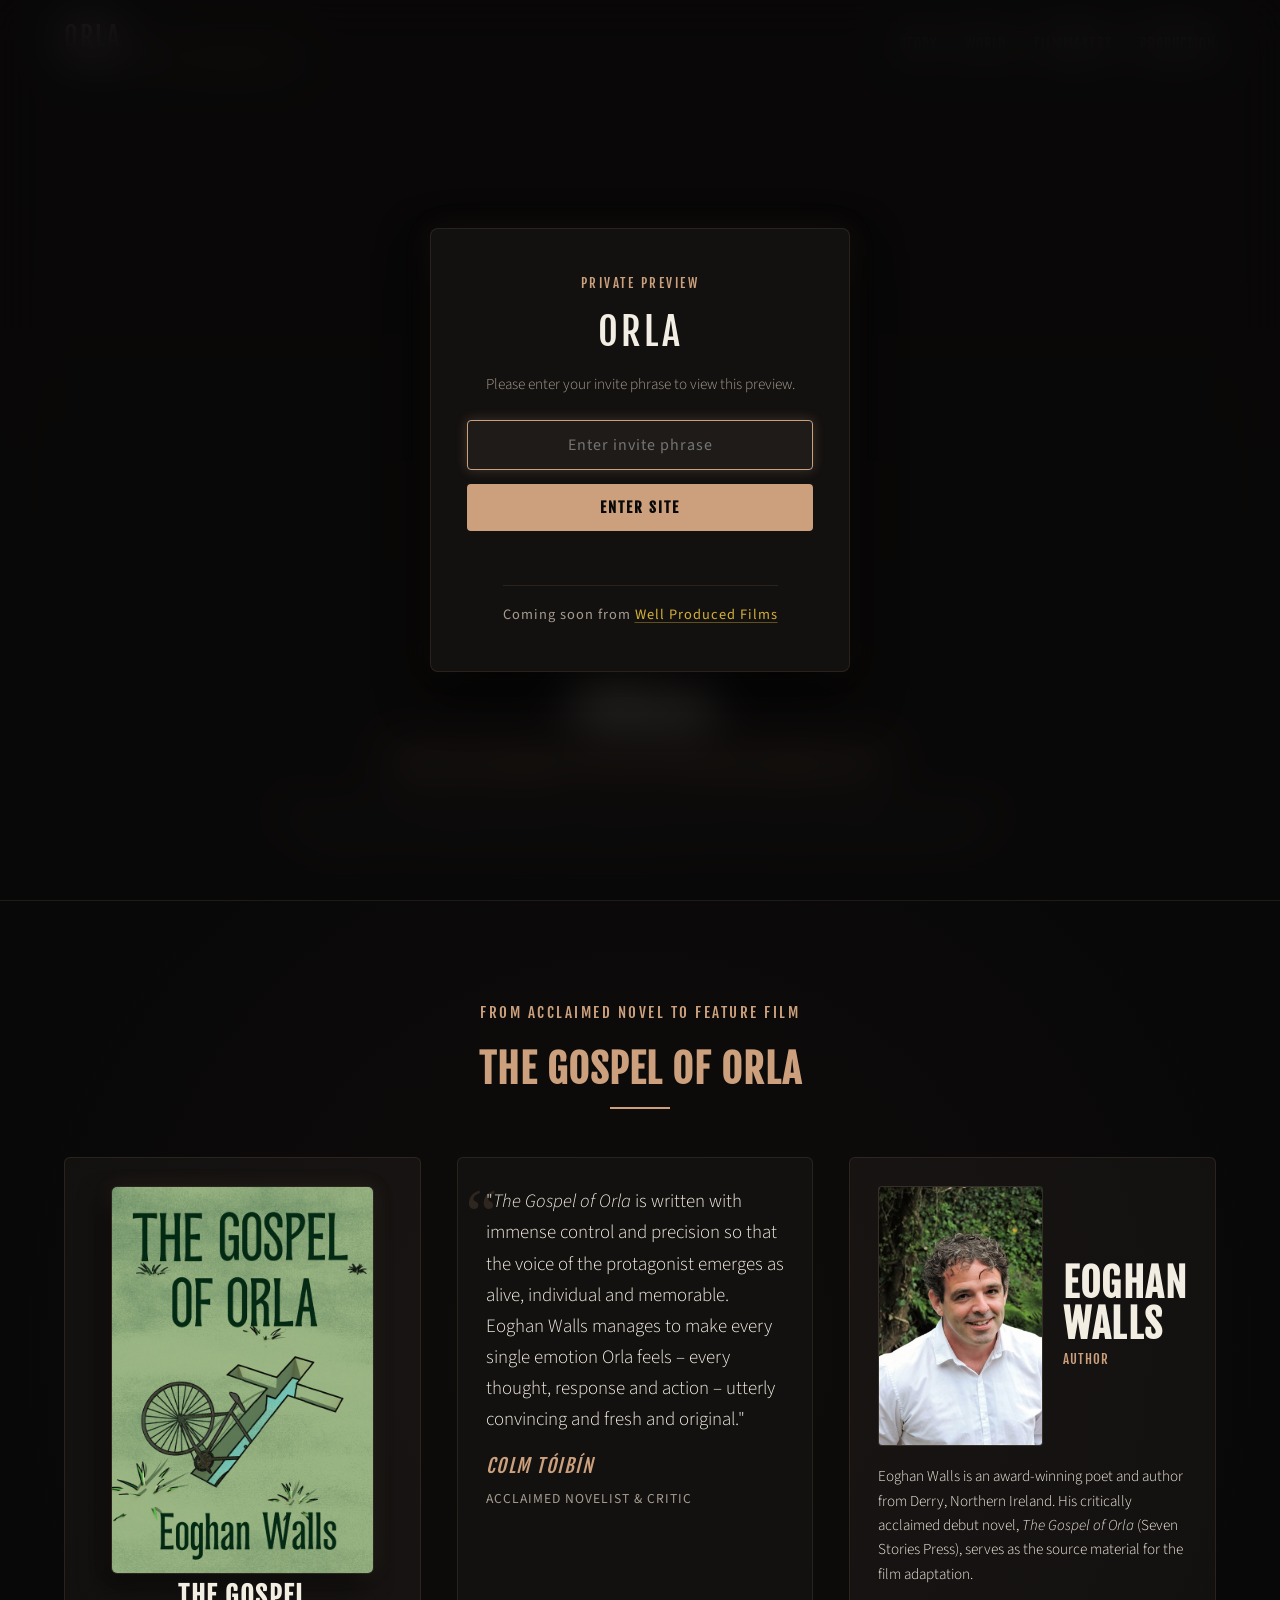
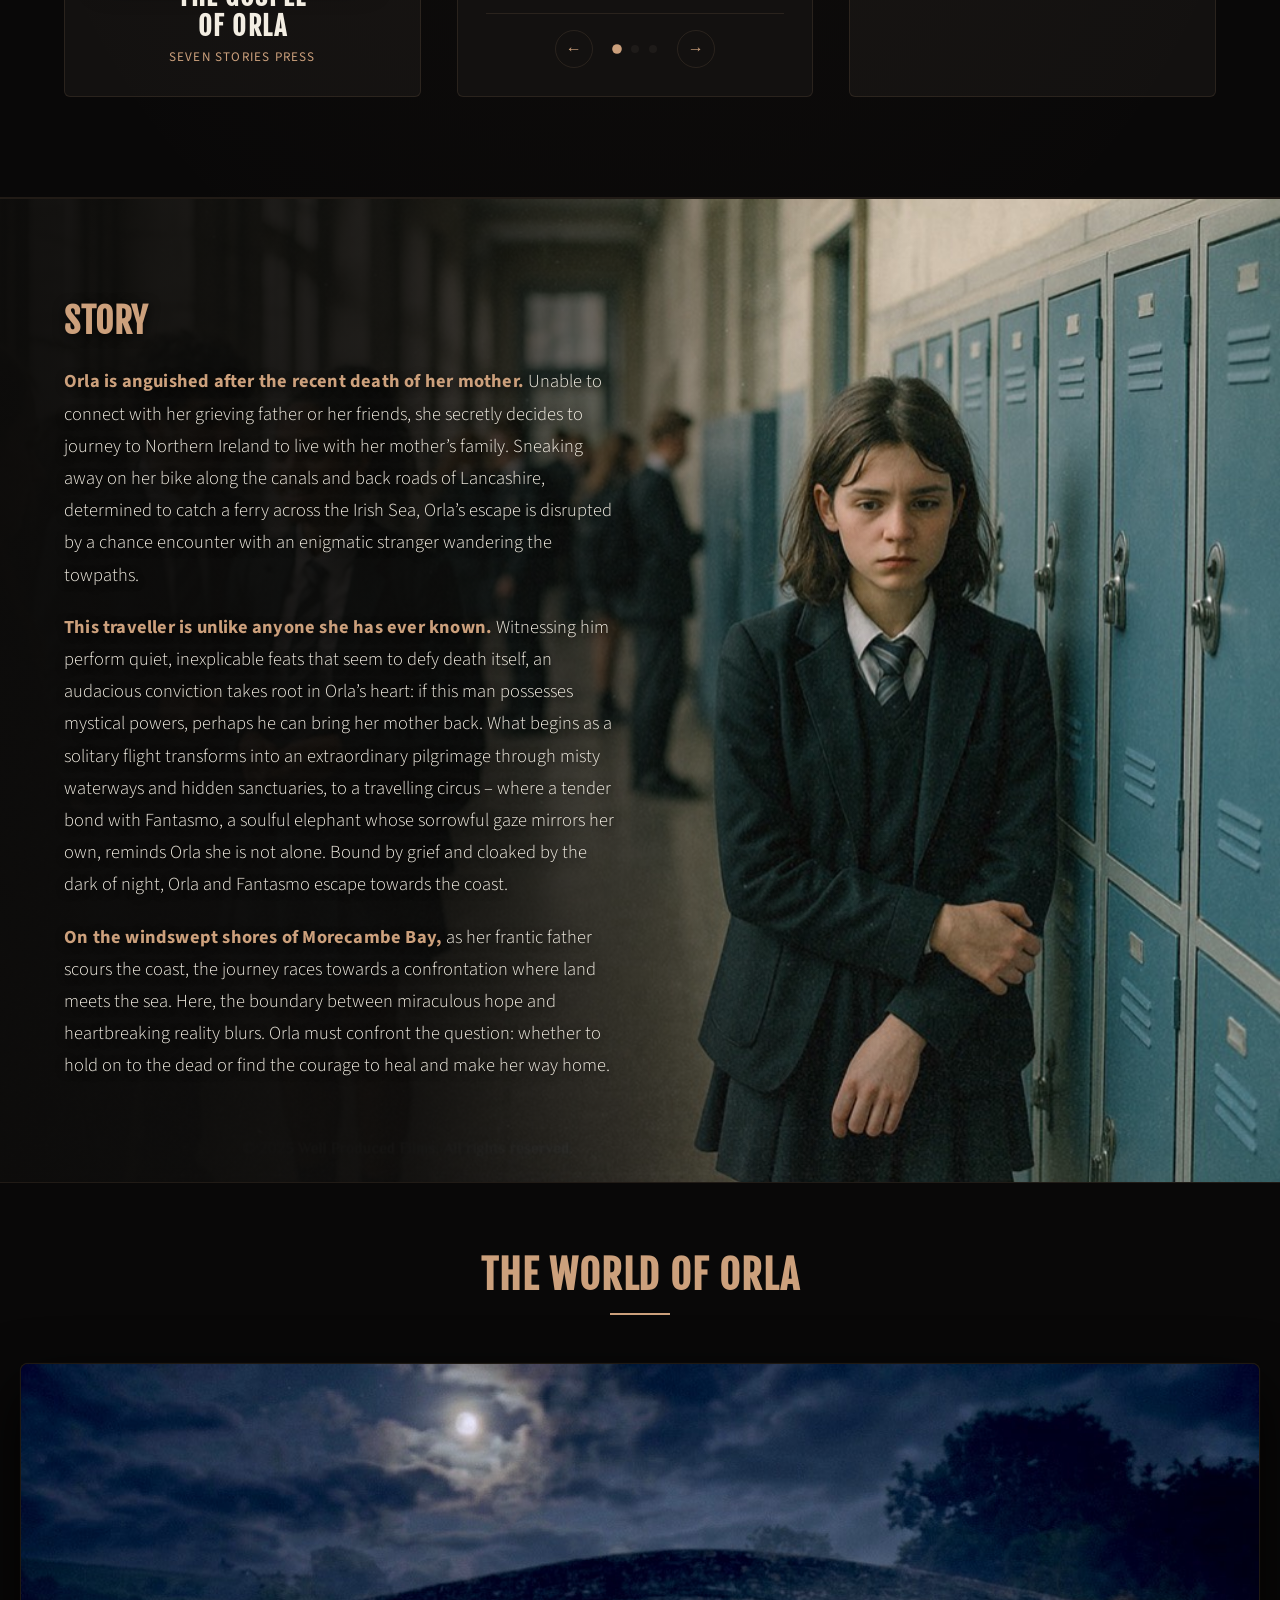
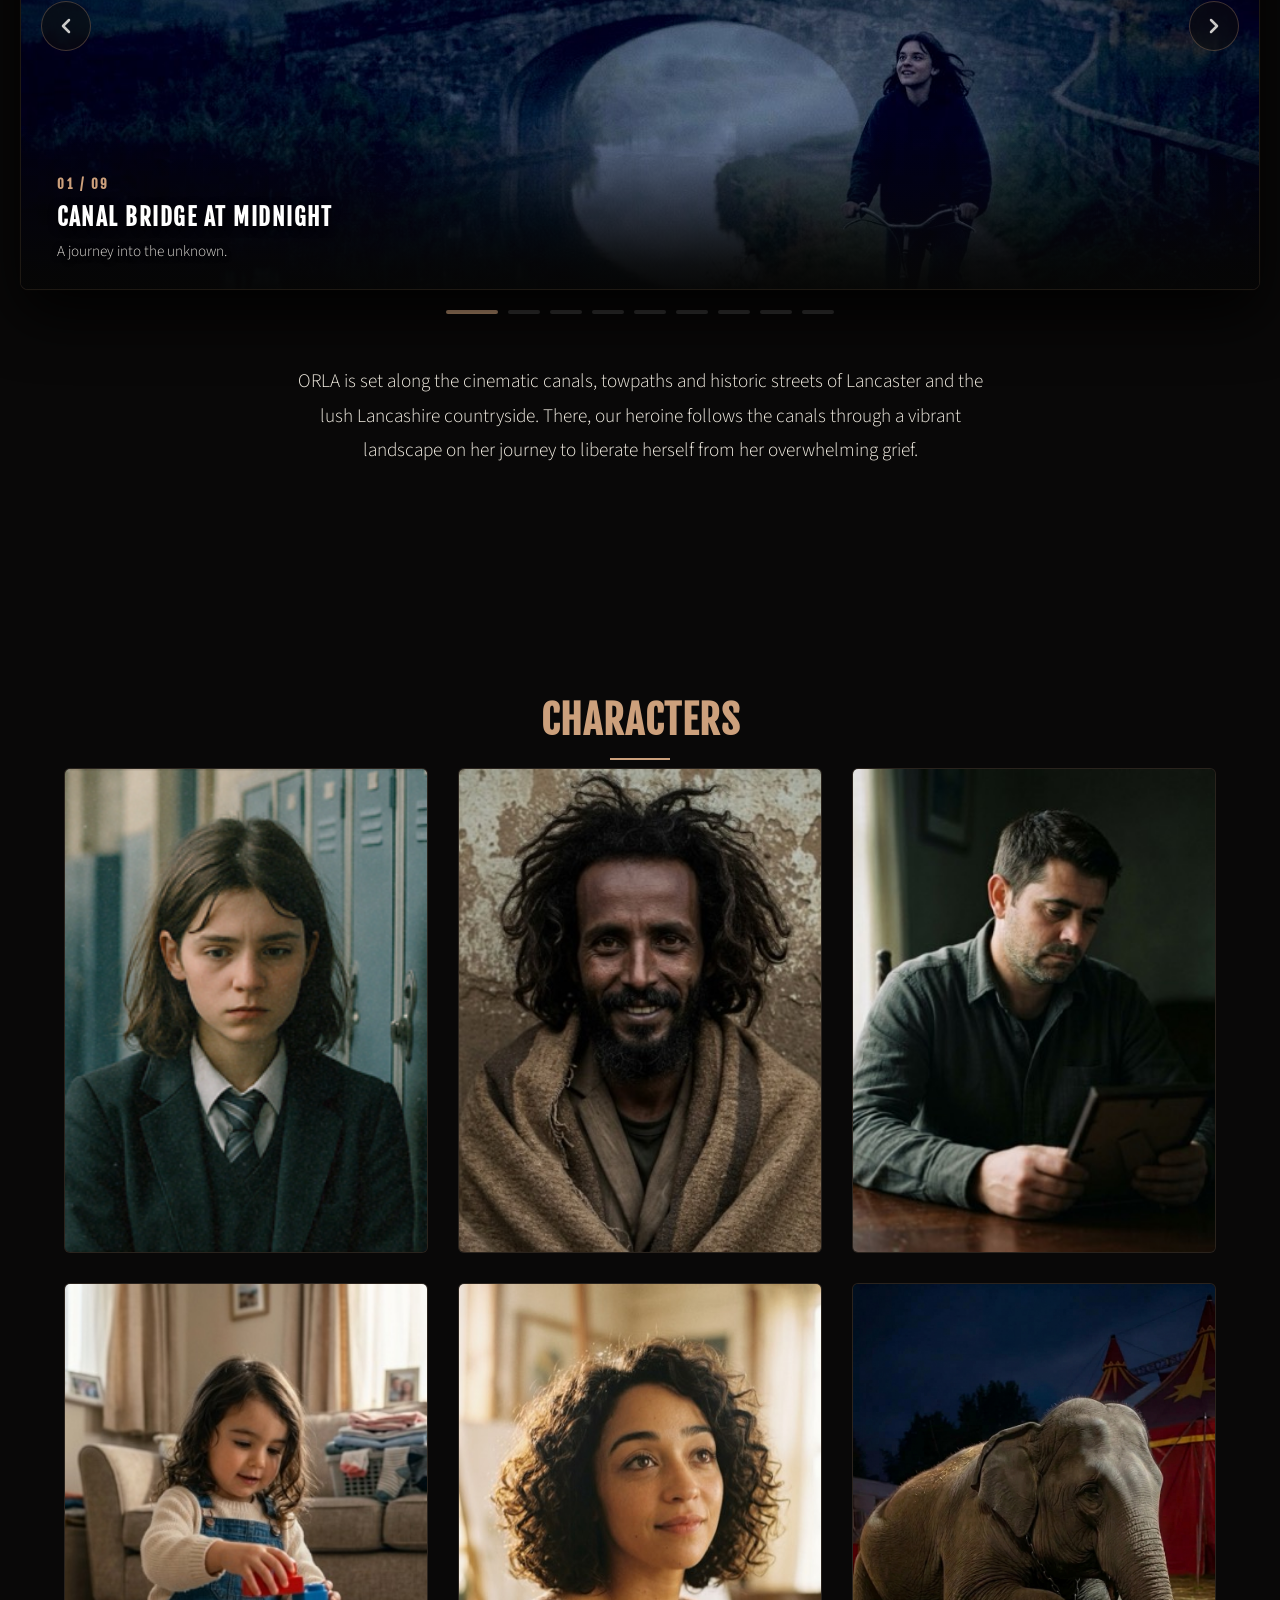
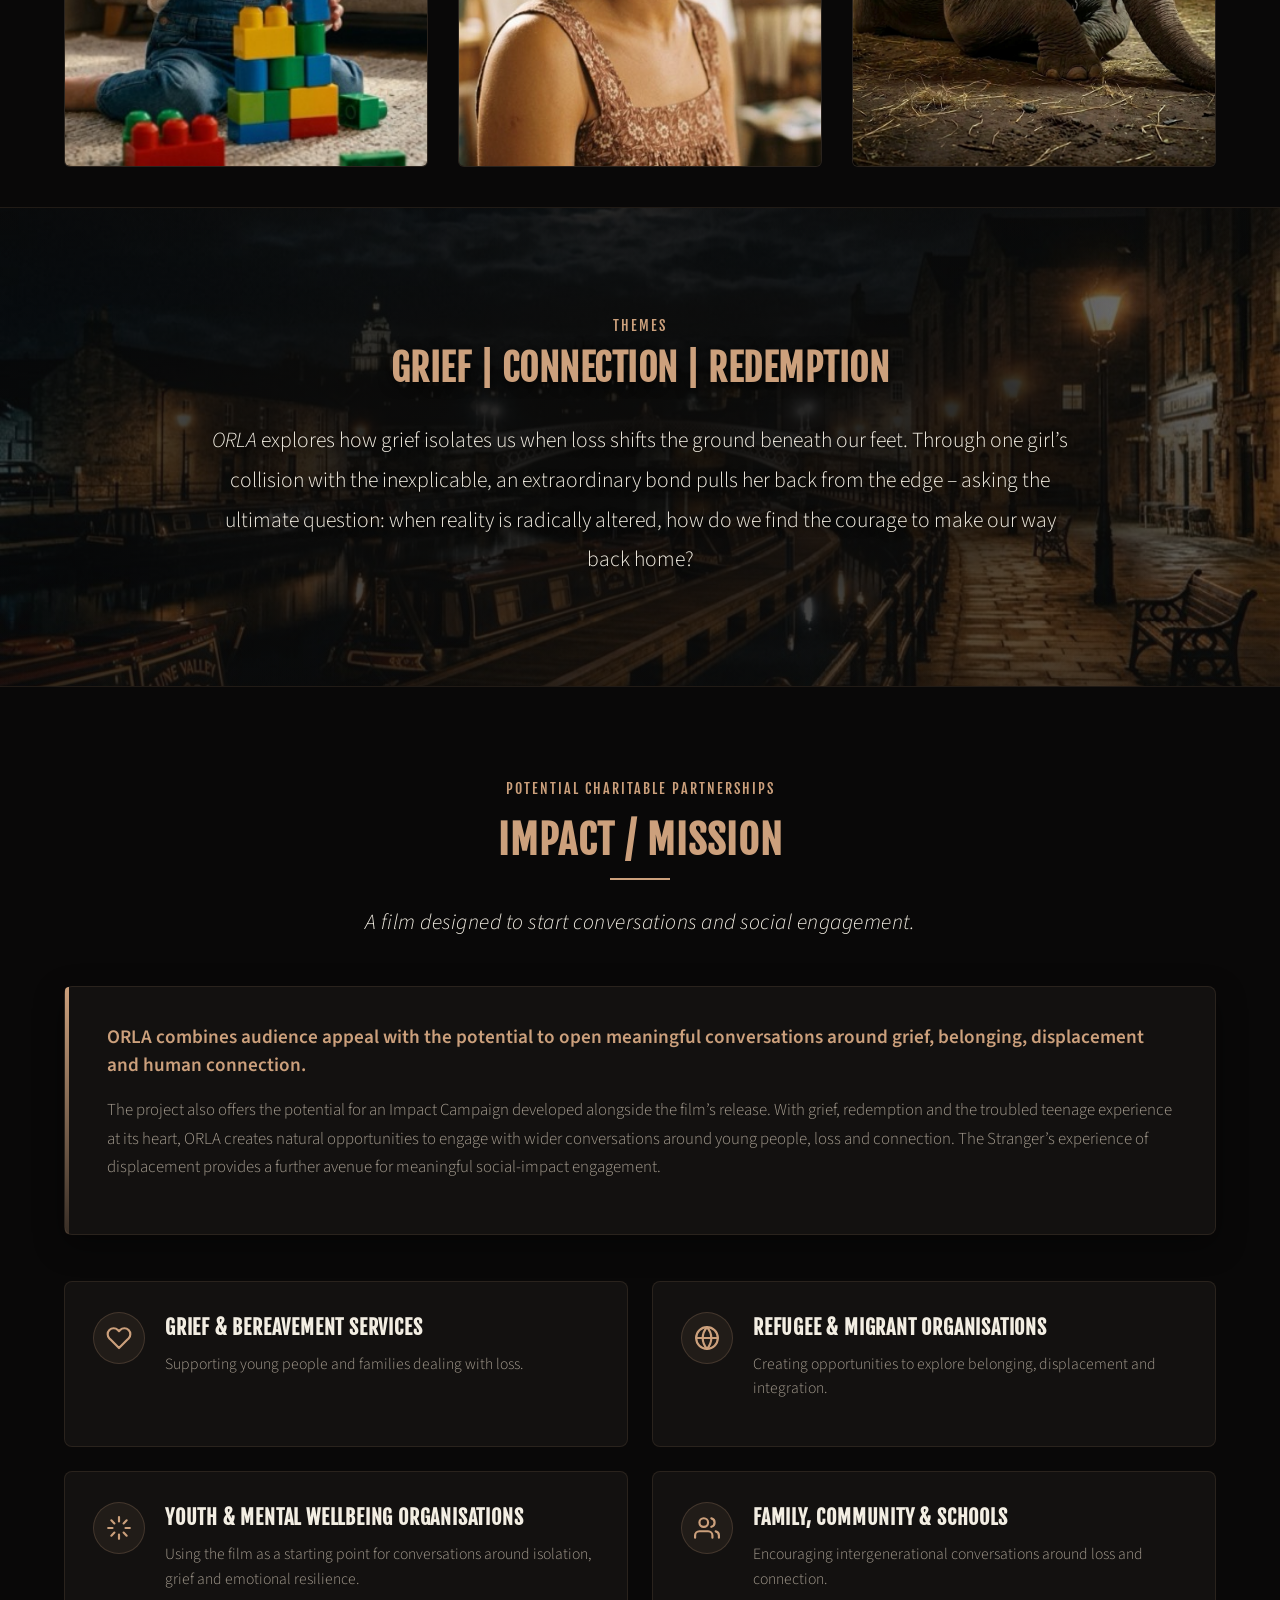
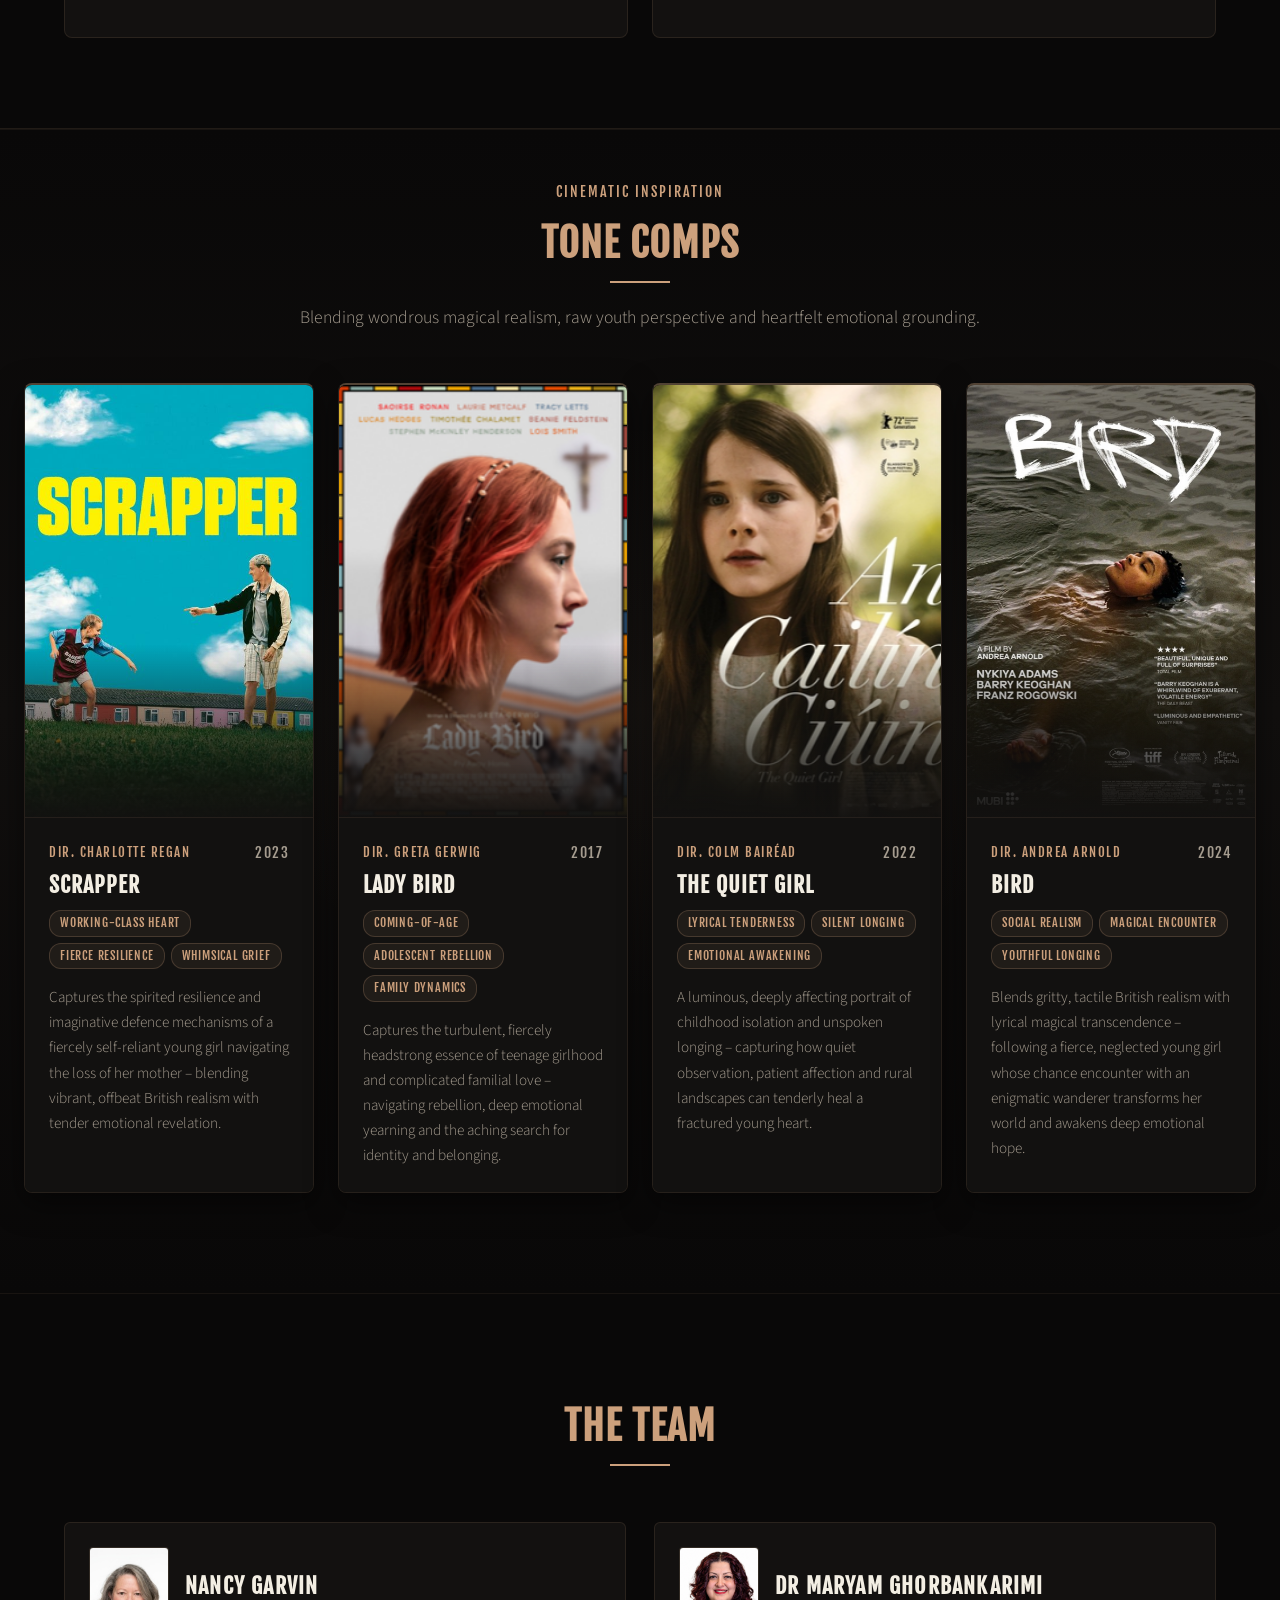
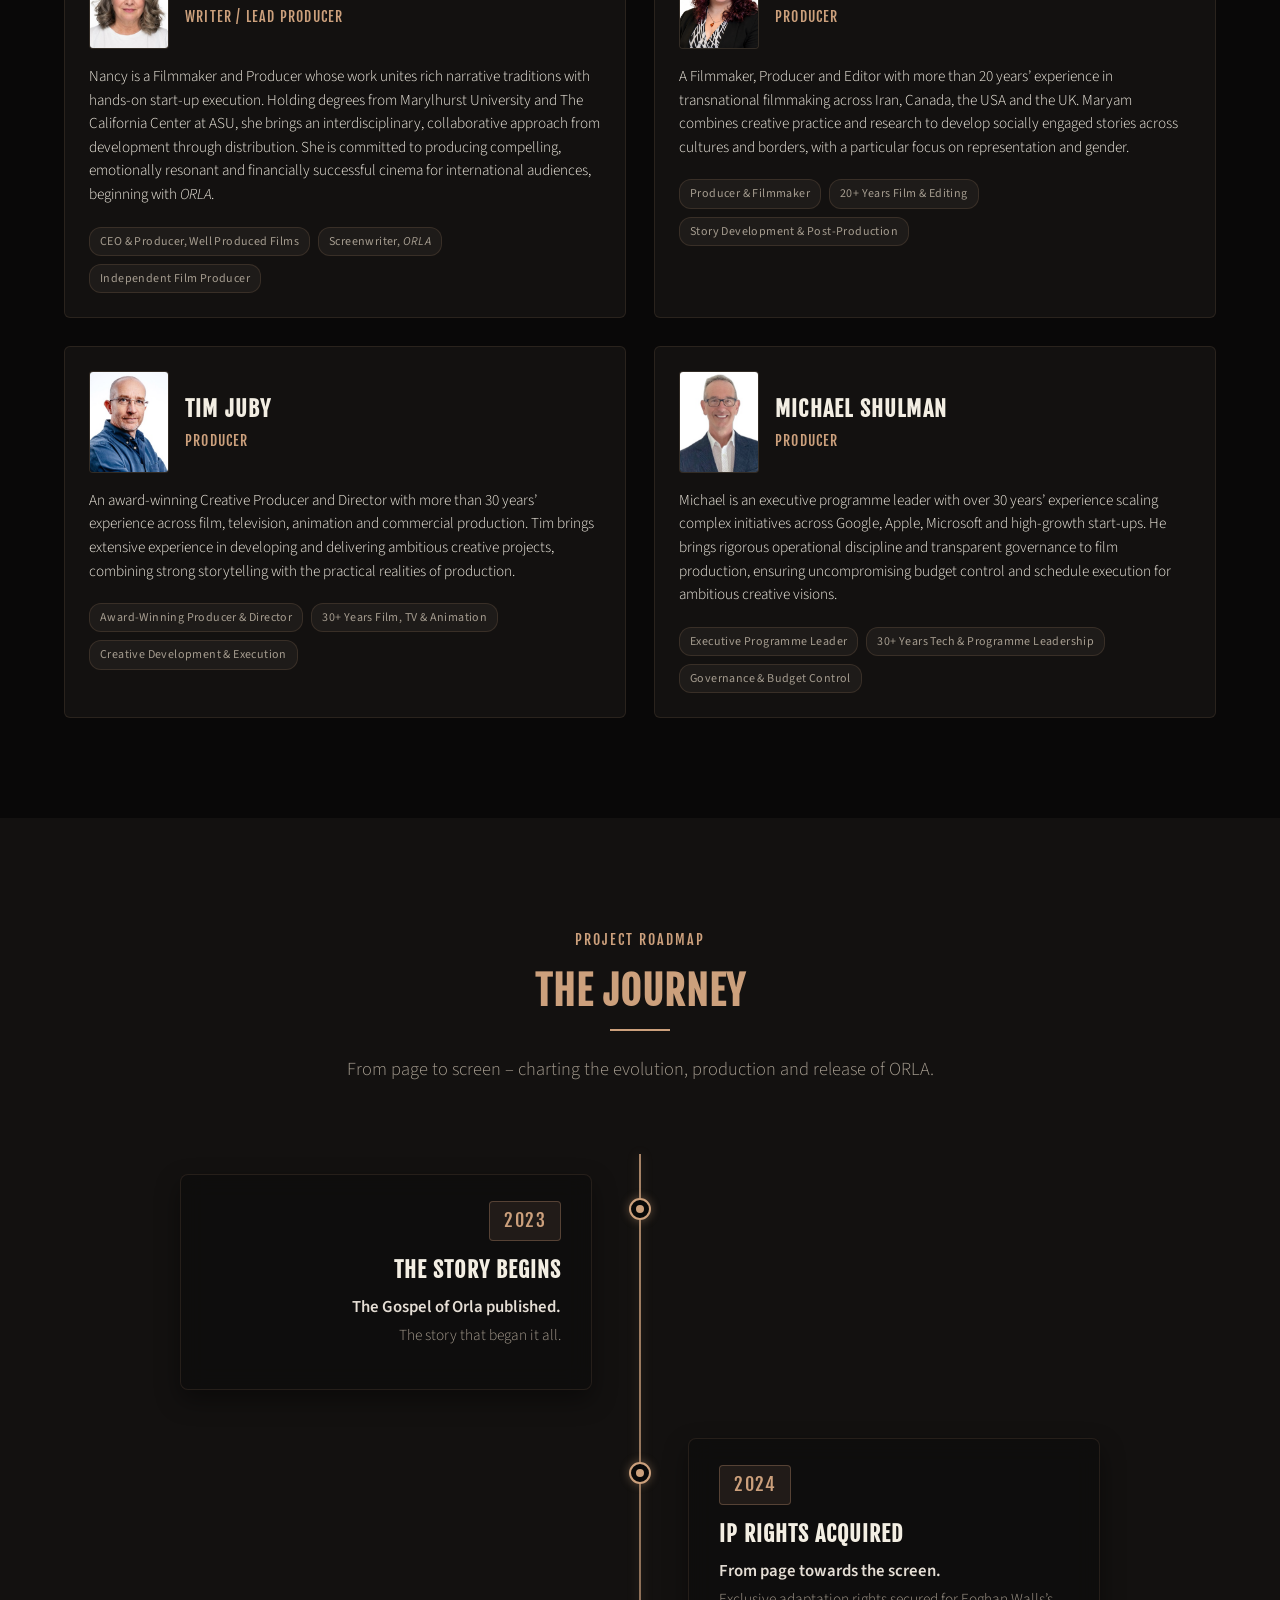
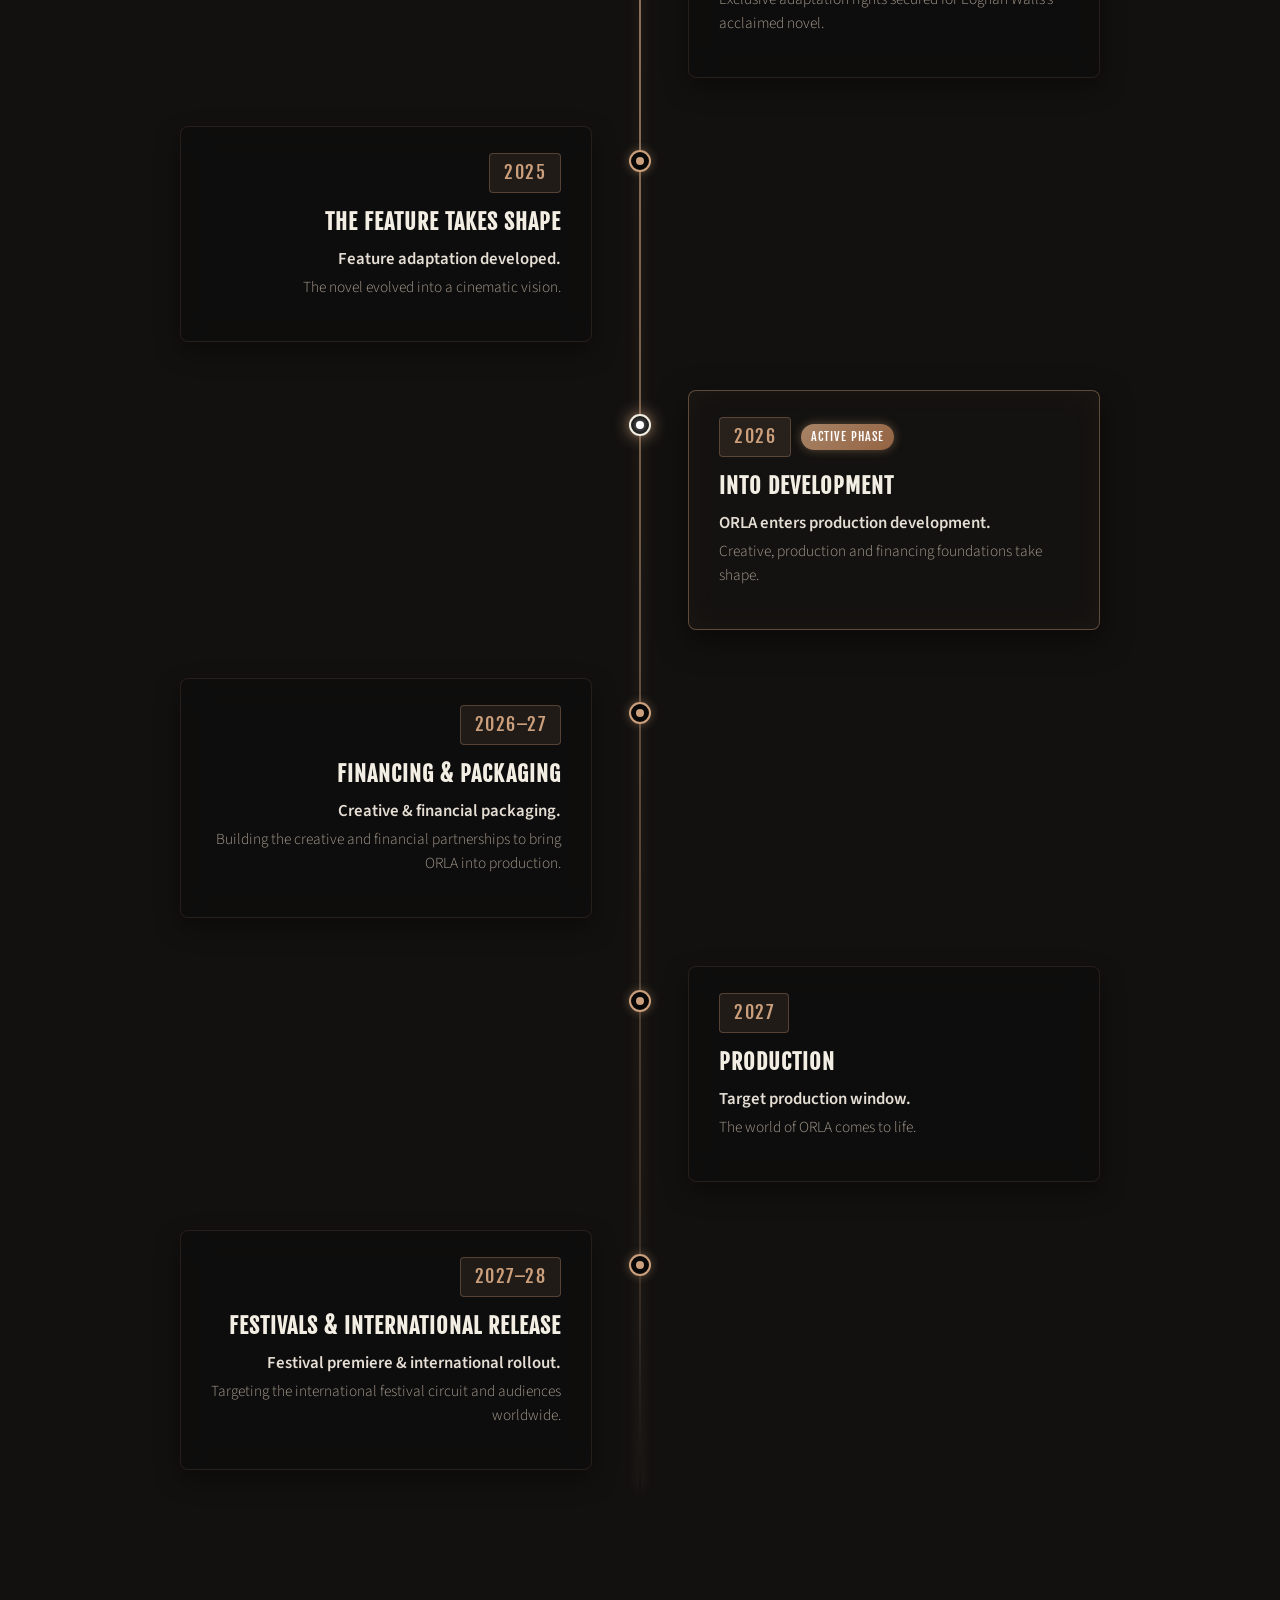
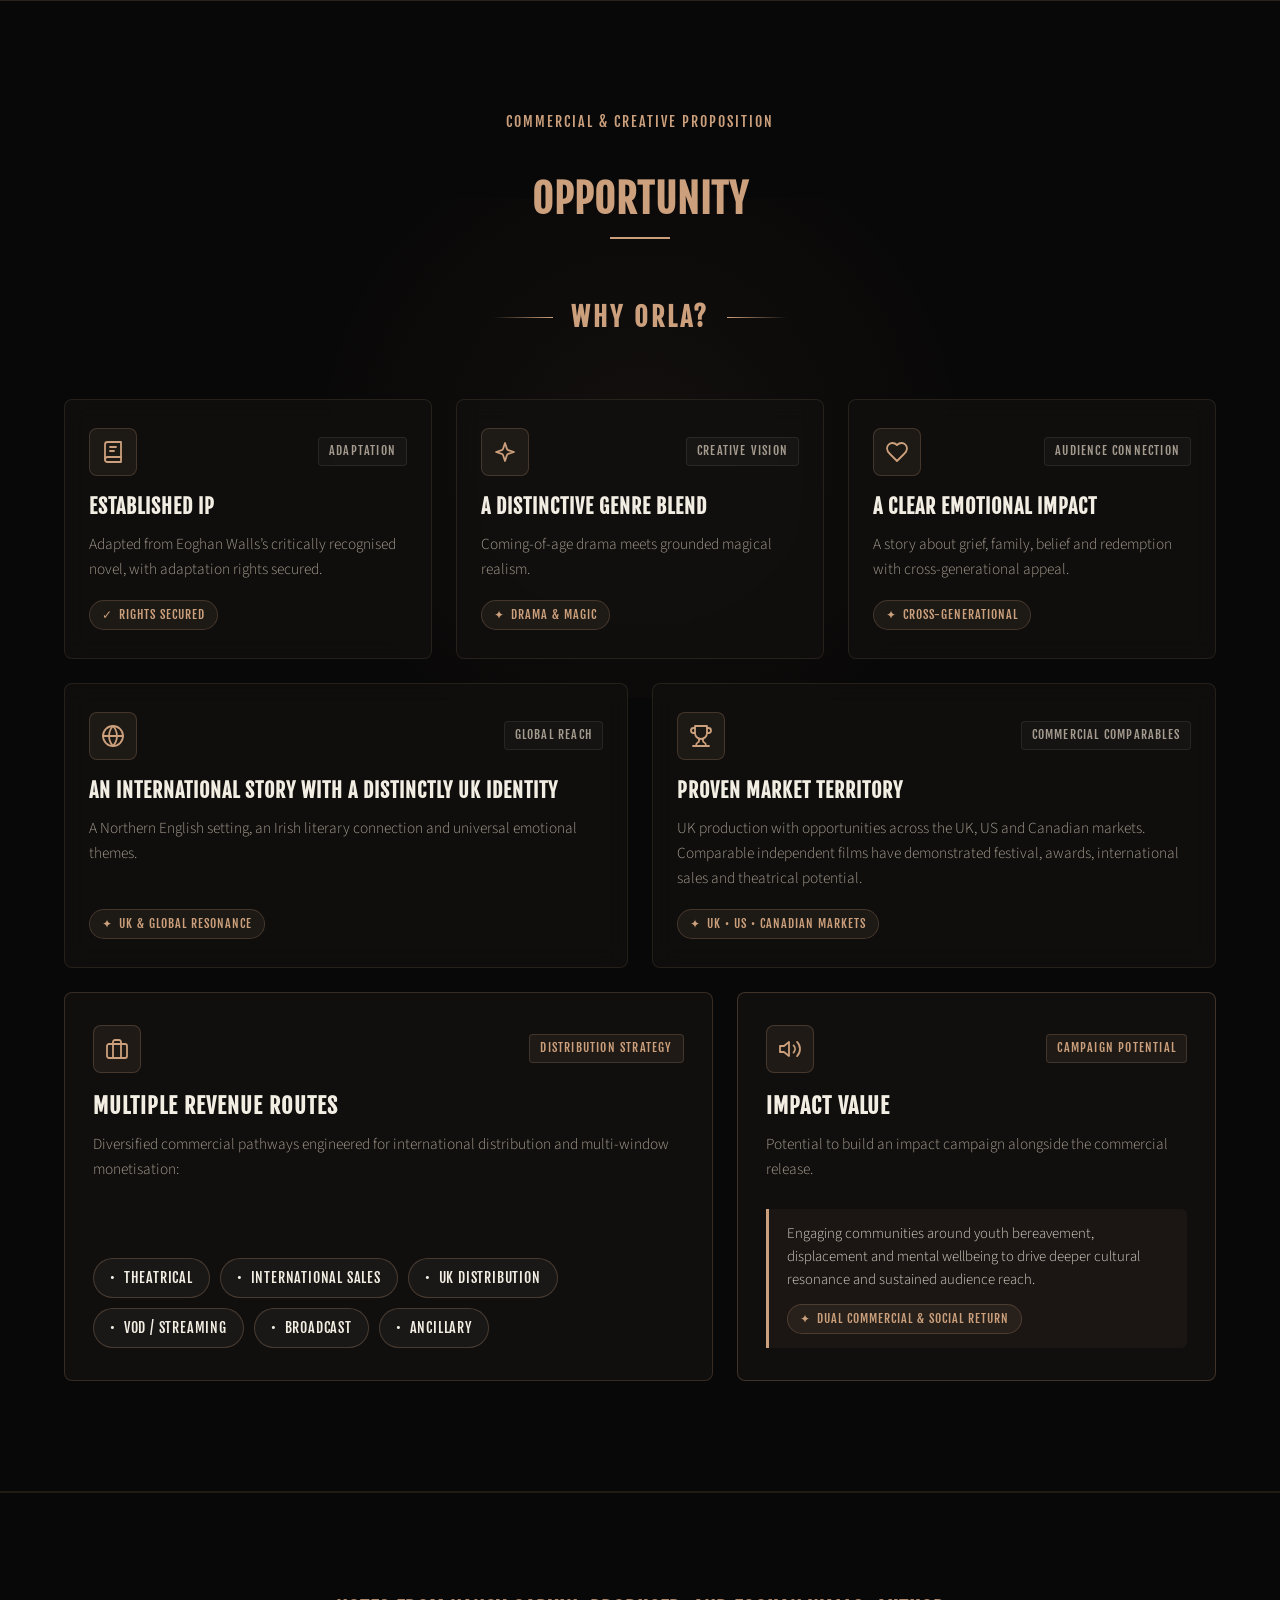
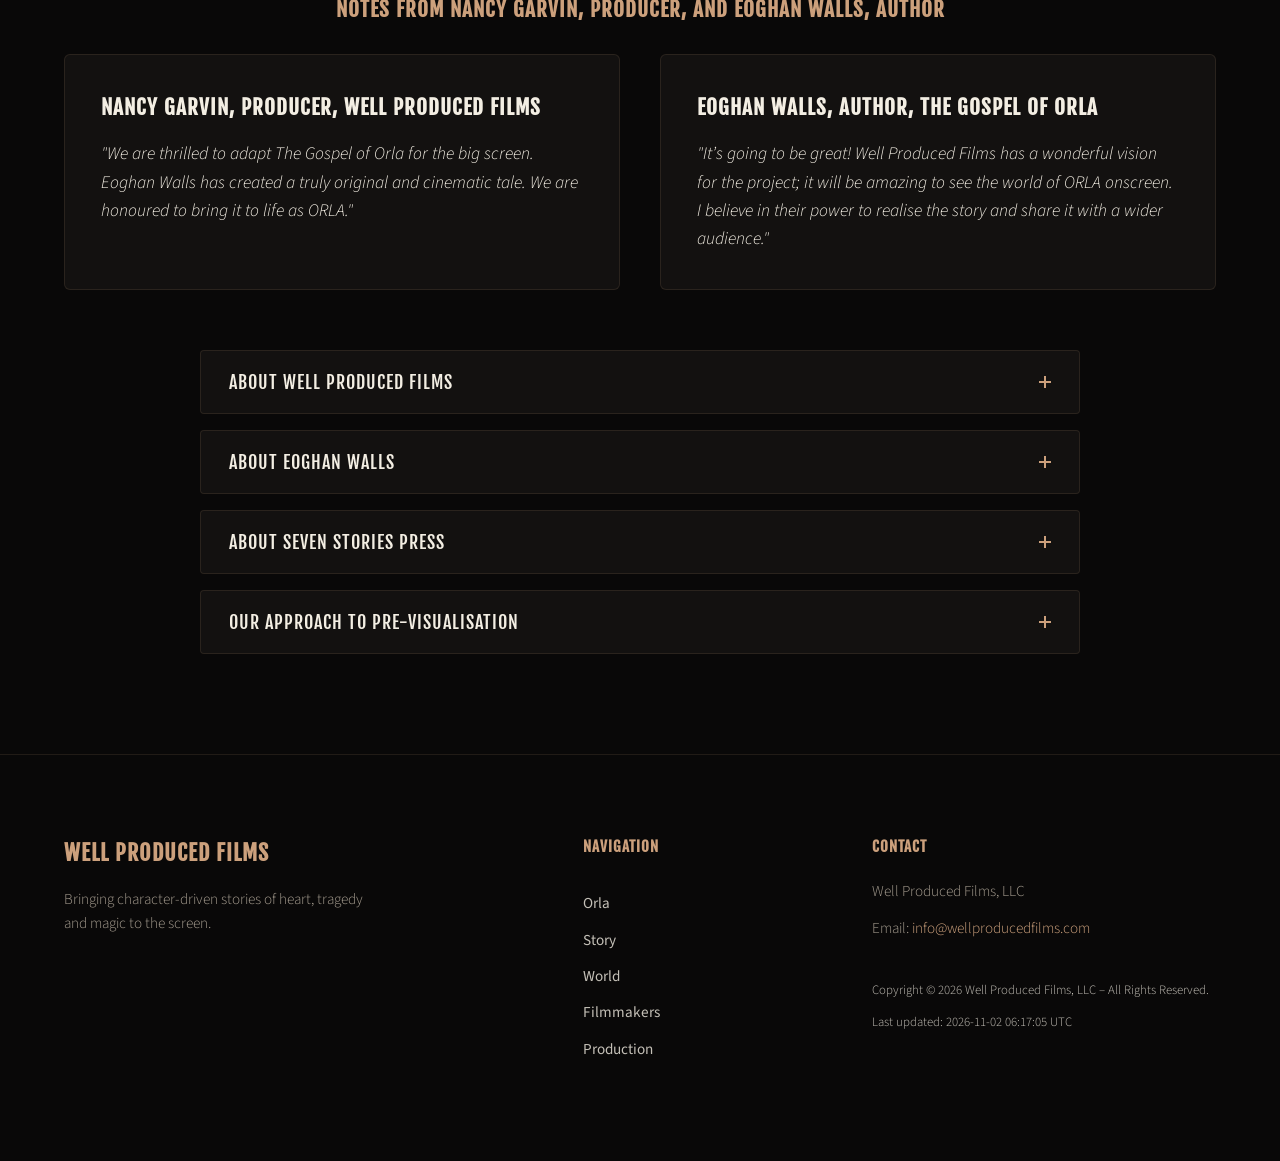
==== commit 7c12a4e4: "Update Filmmakers section to 2x2 grid without Red Robin Films and move Coming Soon to header logo" ====
--- a/index.html
+++ b/index.html
@@ -34,7 +34,7 @@
   <link rel="preload" as="image" href="images/hero_final.jpeg" fetchpriority="high">
 
   <!-- Stylesheets -->
-  <link rel="stylesheet" href="css/index.css?v=40">
+  <link rel="stylesheet" href="css/index.css?v=41">
 
   <!-- Google tag (gtag.js) -->
   <script async src="https://www.googletagmanager.com/gtag/js?id=G-0G6Q78W4M6"></script>
@@ -75,7 +75,10 @@
   <!-- Scroll-spy Transparent Header -->
   <header class="header" id="site-header">
     <div class="container header-container">
-      <a href="#" class="logo" id="logo-link">ORLA</a>
+      <div class="header-brand">
+        <a href="#" class="logo" id="logo-link">ORLA</a>
+        <span class="header-subtitle">Coming Soon from <a href="https://wellproducedfilms.com/?live=1" class="header-brand-link">Well Produced Films</a></span>
+      </div>
       <button class="mobile-menu-toggle" aria-label="Toggle Menu" id="menu-toggle" aria-expanded="false" aria-controls="nav-menu">
         <span></span>
         <span></span>
@@ -99,7 +102,6 @@
   <section class="hero" id="hero">
     <div class="hero-overlay"></div>
     <div class="hero-content container">
-      <span class="hero-subtitle">Coming Soon from <a href="https://wellproducedfilms.com/?live=1" class="hero-brand-link">Well Produced Films</a>:</span>
       <h1 class="hero-title">ORLA</h1>
       <h2 class="hero-headline">HOW FAR WOULD YOU GO FOR ONE MORE DAY?</h2>
       <p class="hero-synopsis">After her mother’s death, grieving 14-year-old Orla sets off for Northern Ireland with a mysterious stranger who she believes possesses magical powers that can bring her mother back to life.</p>
@@ -787,8 +789,8 @@
         <h2 class="accent-heading">THE TEAM</h2>
       </div>
 
-      <!-- Key Filmmakers (5 Cards: Row 1 = 3 cards, Row 2 = 2 cards centred) -->
-      <div class="filmmakers-row-top">
+      <!-- Key Filmmakers (4 Cards: 2x2 Grid) -->
+      <div class="filmmakers-grid">
         <!-- Nancy Garvin -->
         <div class="filmmaker-card">
           <div class="filmmaker-top">
@@ -856,9 +858,7 @@
             <span class="credential-tag">Creative Development &amp; Execution</span>
           </div>
         </div>
-      </div>
-
-      <div class="filmmakers-row-bottom">
+
         <!-- Michael Shulman -->
         <div class="filmmaker-card">
           <div class="filmmaker-top">
@@ -877,32 +877,6 @@
             <span class="credential-tag">Executive Programme Leader</span>
             <span class="credential-tag">30+ Years Tech &amp; Programme Leadership</span>
             <span class="credential-tag">Governance &amp; Budget Control</span>
-          </div>
-        </div>
-
-        <!-- Red Robin Films -->
-        <div class="filmmaker-card">
-          <div class="filmmaker-top">
-            <div class="filmmaker-photo-wrapper filmmaker-photo-logo">
-              <img src="images/red_robin_films.png" alt="Red Robin Films – Production Partner"
-                class="filmmaker-photo filmmaker-logo-img" width="300" height="300" loading="lazy" decoding="async">
-            </div>
-            <div class="filmmaker-header">
-              <h3 class="filmmaker-name">RED ROBIN FILMS</h3>
-              <span class="filmmaker-role">PRODUCTION PARTNER</span>
-            </div>
-          </div>
-          <div class="filmmaker-bio">
-            <p>A UK-based independent production company led by producers and directors Isobel Drane and Kieran Lowley,
-              dedicated to ambitious, character-driven storytelling.</p>
-            <p>Pioneering innovative filmmaking and cutting-edge virtual production technologies, Red Robin Films
-              collaborated with Sony Europe on the landmark production <em>Hestia</em> to push the boundaries of
-              cinematic storytelling.</p>
-          </div>
-          <div class="filmmaker-credentials">
-            <span class="credential-tag">UK Production Company</span>
-            <span class="credential-tag">Virtual Production &amp; Innovation</span>
-            <span class="credential-tag">Sony Europe Co-Production Partner</span>
           </div>
         </div>
       </div>
@@ -1382,7 +1356,7 @@
         <p>Email: <a href="mailto:info@wellproducedfilms.com">info@wellproducedfilms.com</a></p>
         <p class="copyright-text">Copyright &copy; 2026 Well Produced Films, LLC – All Rights Reserved.</p>
         <!-- NOTE FOR FUTURE AGENTS: Because this page is static, ALWAYS update the last-updated timestamp below to the current UTC datetime when saving changes to index.html -->
-        <p class="last-updated-text">Last updated: 2026-11-02 05:56:20 UTC</p>
+        <p class="last-updated-text">Last updated: 2026-11-02 06:17:05 UTC</p>
       </div>
     </div>
   </footer>
--- a/css/index.css
+++ b/css/index.css
@@ -254,6 +254,13 @@
   align-items: center;
 }
 
+.header-brand {
+  display: flex;
+  flex-direction: column;
+  align-items: flex-start;
+  gap: 2px;
+}
+
 .logo {
   font-family: var(--font-heading);
   font-size: 1.6rem;
@@ -261,10 +268,33 @@
   color: var(--text-primary);
   text-transform: uppercase;
   transition: var(--transition-fast);
+  line-height: 1.1;
 }
 
 .logo:hover {
   color: var(--text-accent);
+}
+
+.header-subtitle {
+  font-family: var(--font-heading);
+  font-size: 0.68rem;
+  letter-spacing: 1.5px;
+  text-transform: uppercase;
+  color: var(--text-secondary);
+  line-height: 1.2;
+}
+
+.header-brand-link {
+  color: var(--accent-gold);
+  text-decoration: underline;
+  text-decoration-color: rgba(212, 175, 55, 0.4);
+  text-underline-offset: 2px;
+  transition: var(--transition-fast);
+}
+
+.header-brand-link:hover {
+  color: var(--text-primary);
+  text-decoration-color: var(--text-primary);
 }
 
 .nav-menu {
@@ -1733,6 +1763,13 @@
 }
 
 /* Bios & Filmmakers Section */
+.filmmakers-grid {
+  display: grid;
+  grid-template-columns: repeat(2, 1fr);
+  gap: 28px;
+  margin-top: 48px;
+}
+
 .filmmakers-row-top {
   display: grid;
   grid-template-columns: repeat(3, 1fr);
@@ -2443,6 +2480,7 @@
     grid-column: span 1;
     text-align: left;
   }
+  .filmmakers-grid,
   .filmmakers-row-top,
   .filmmakers-row-bottom {
     display: grid;
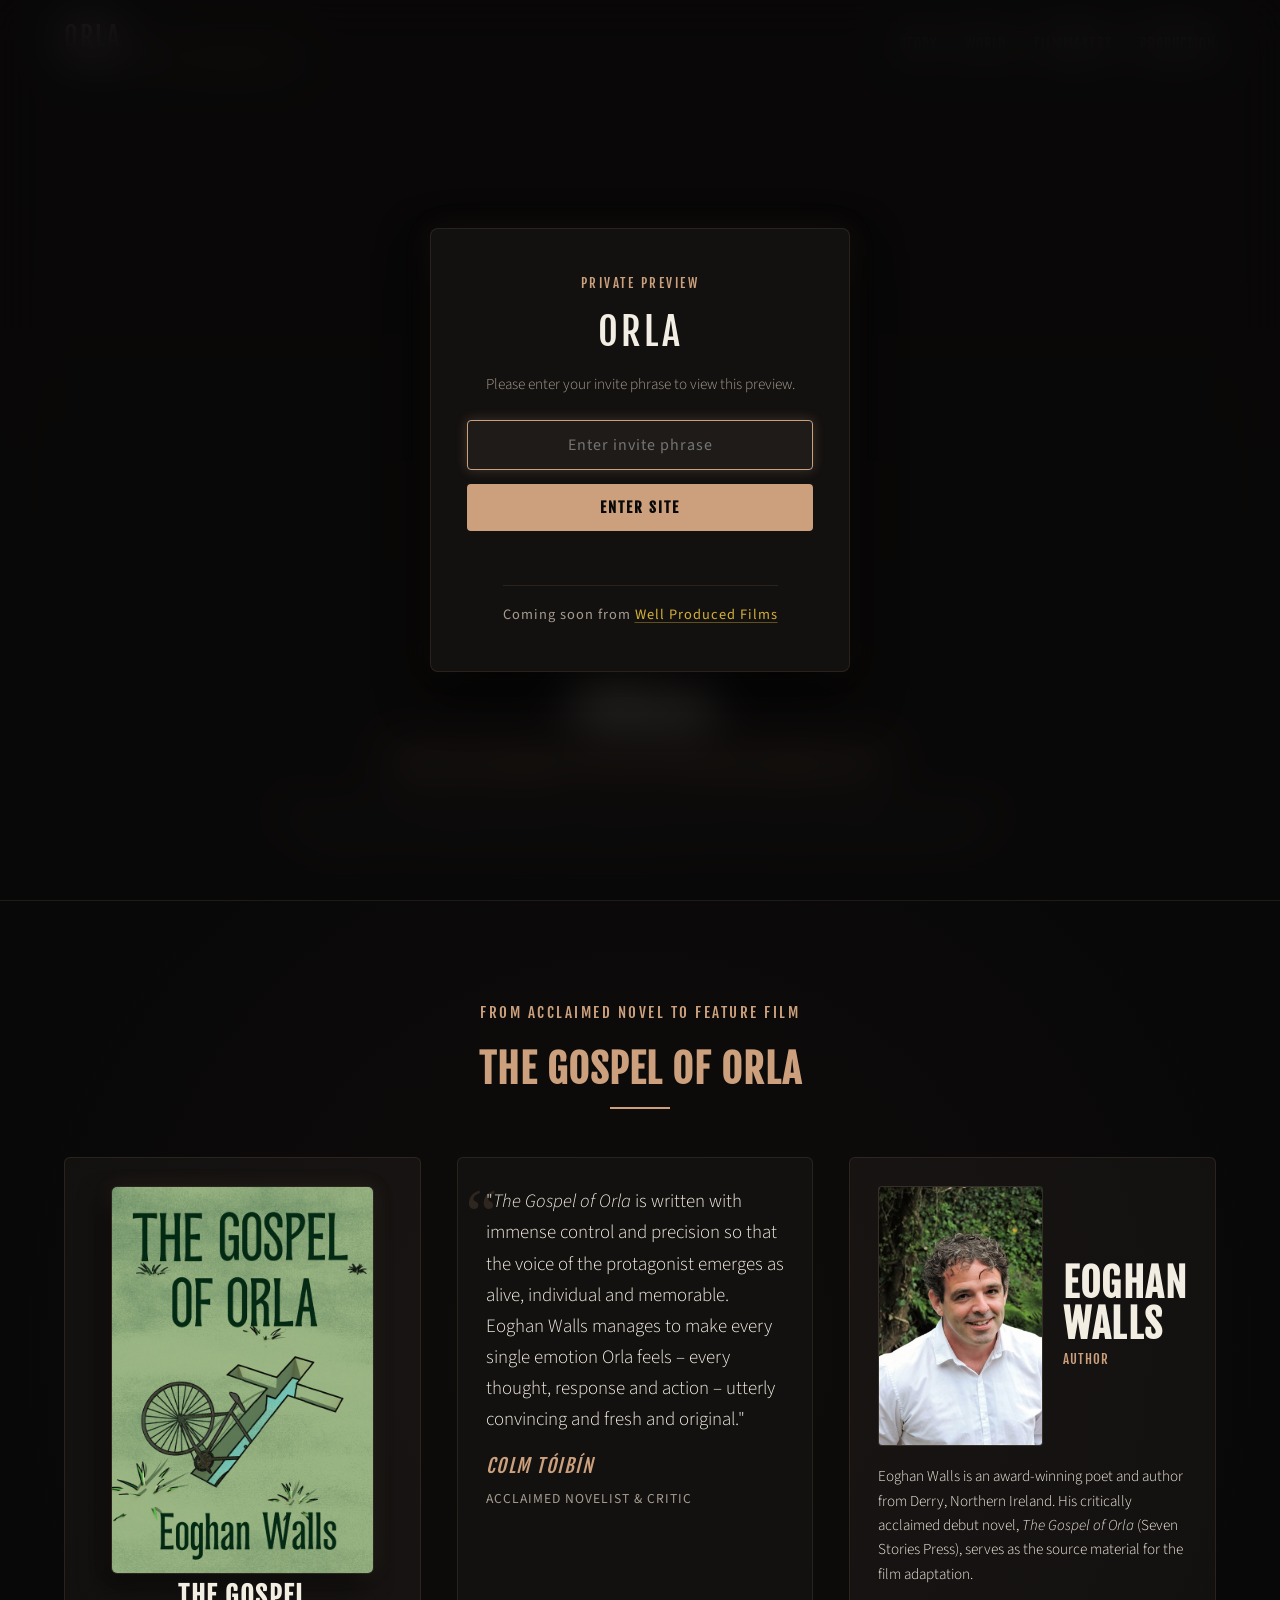
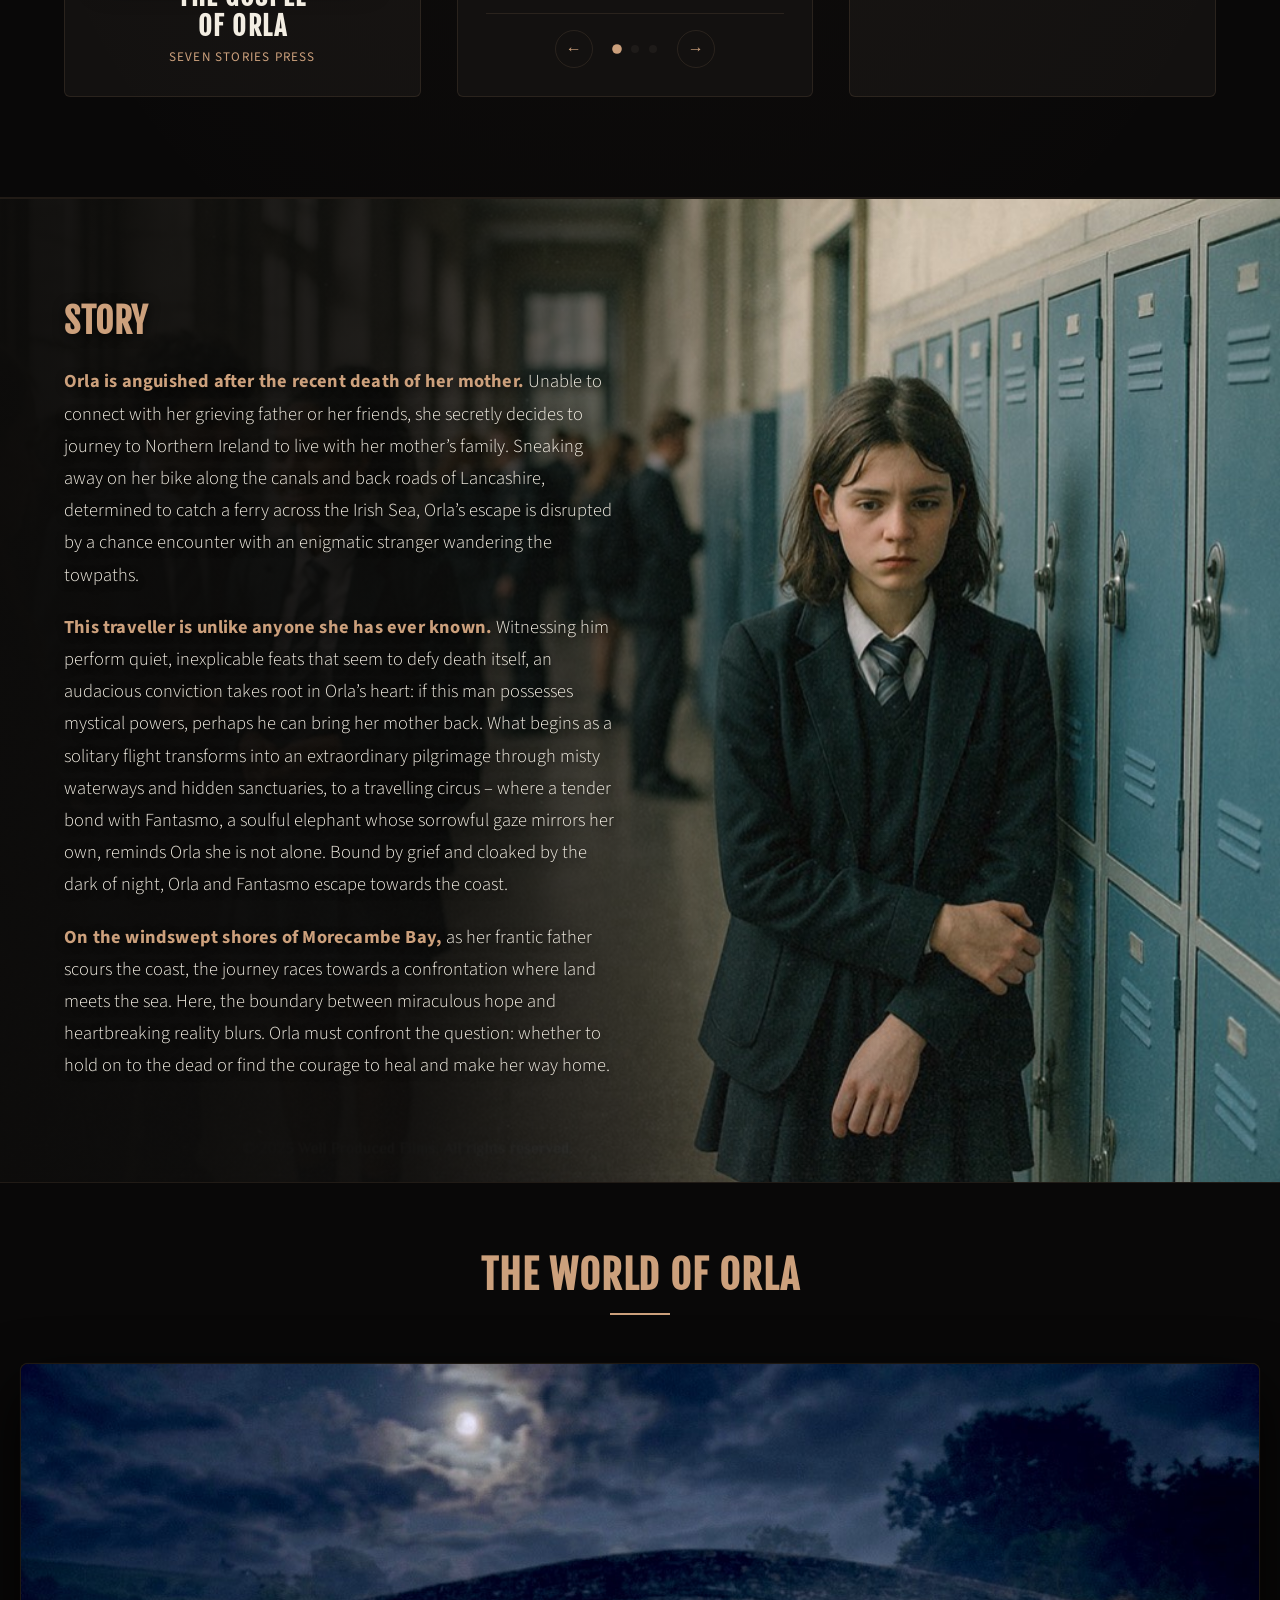
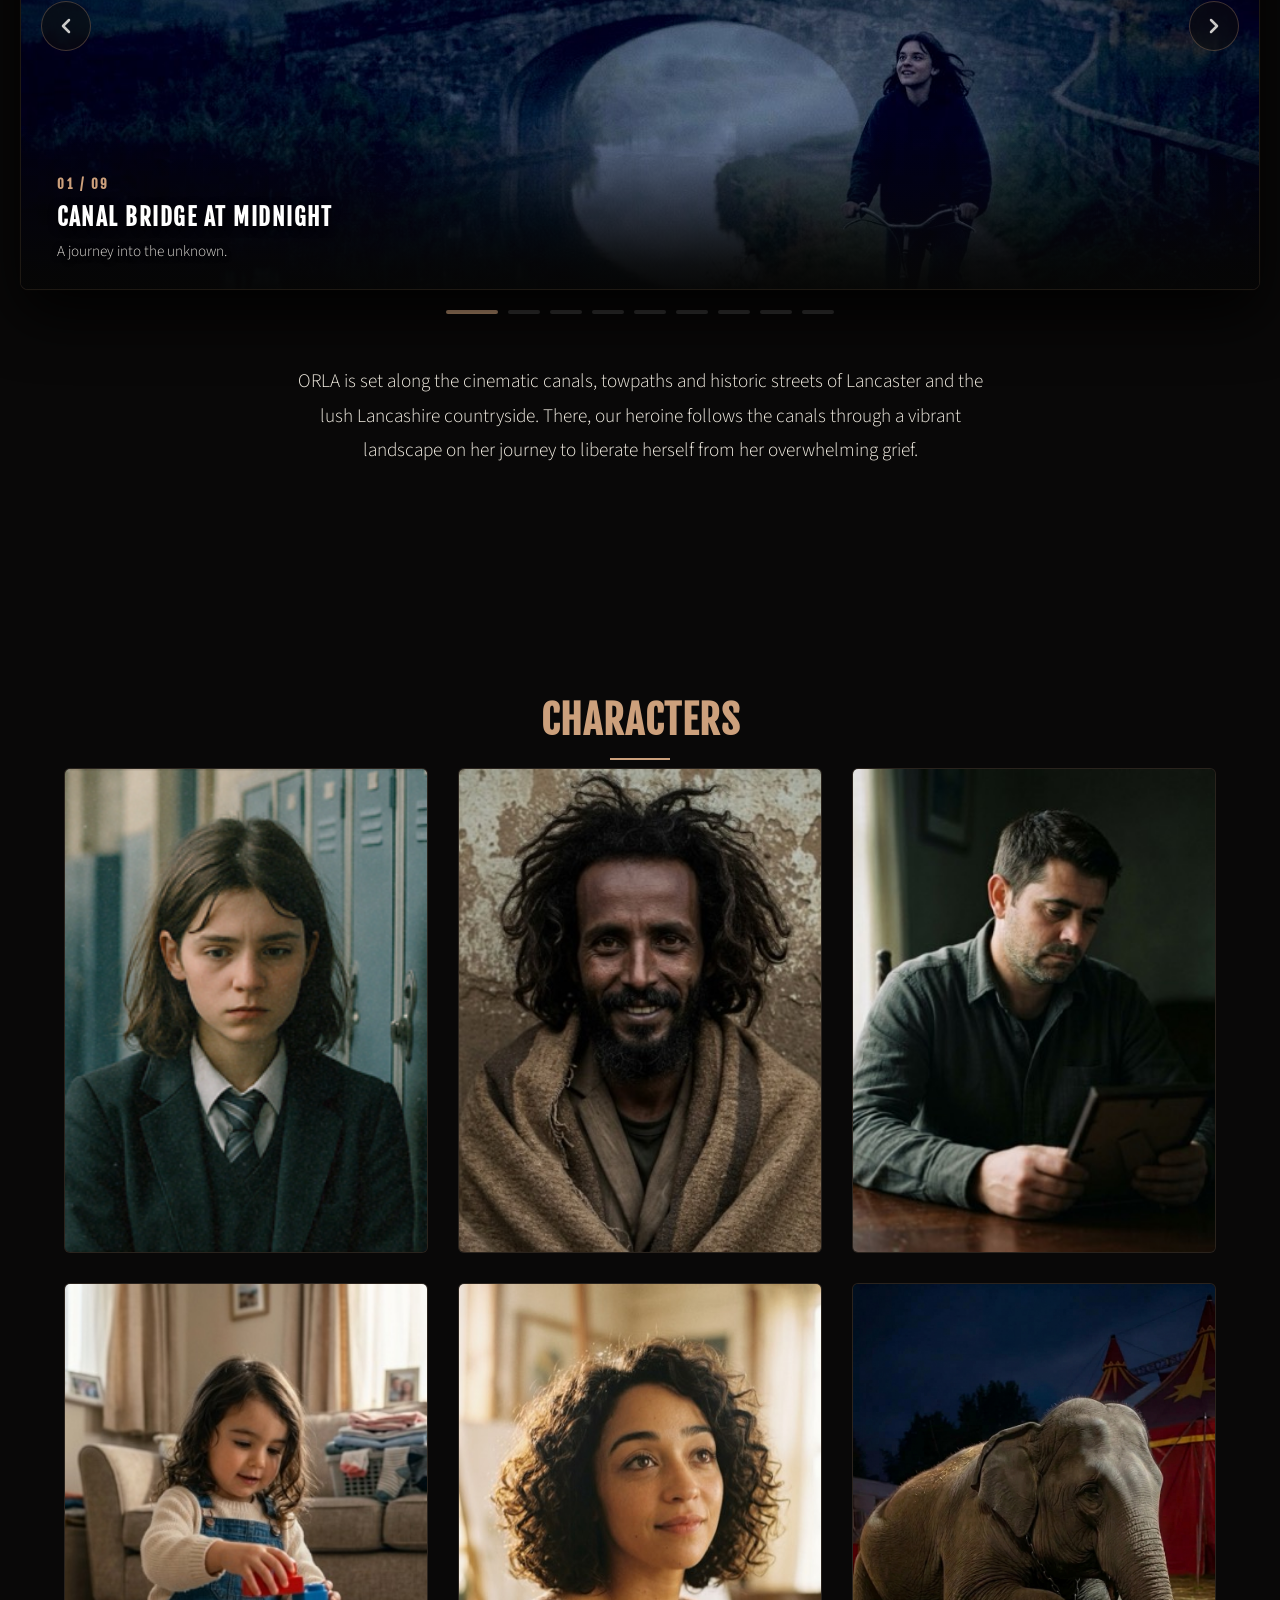
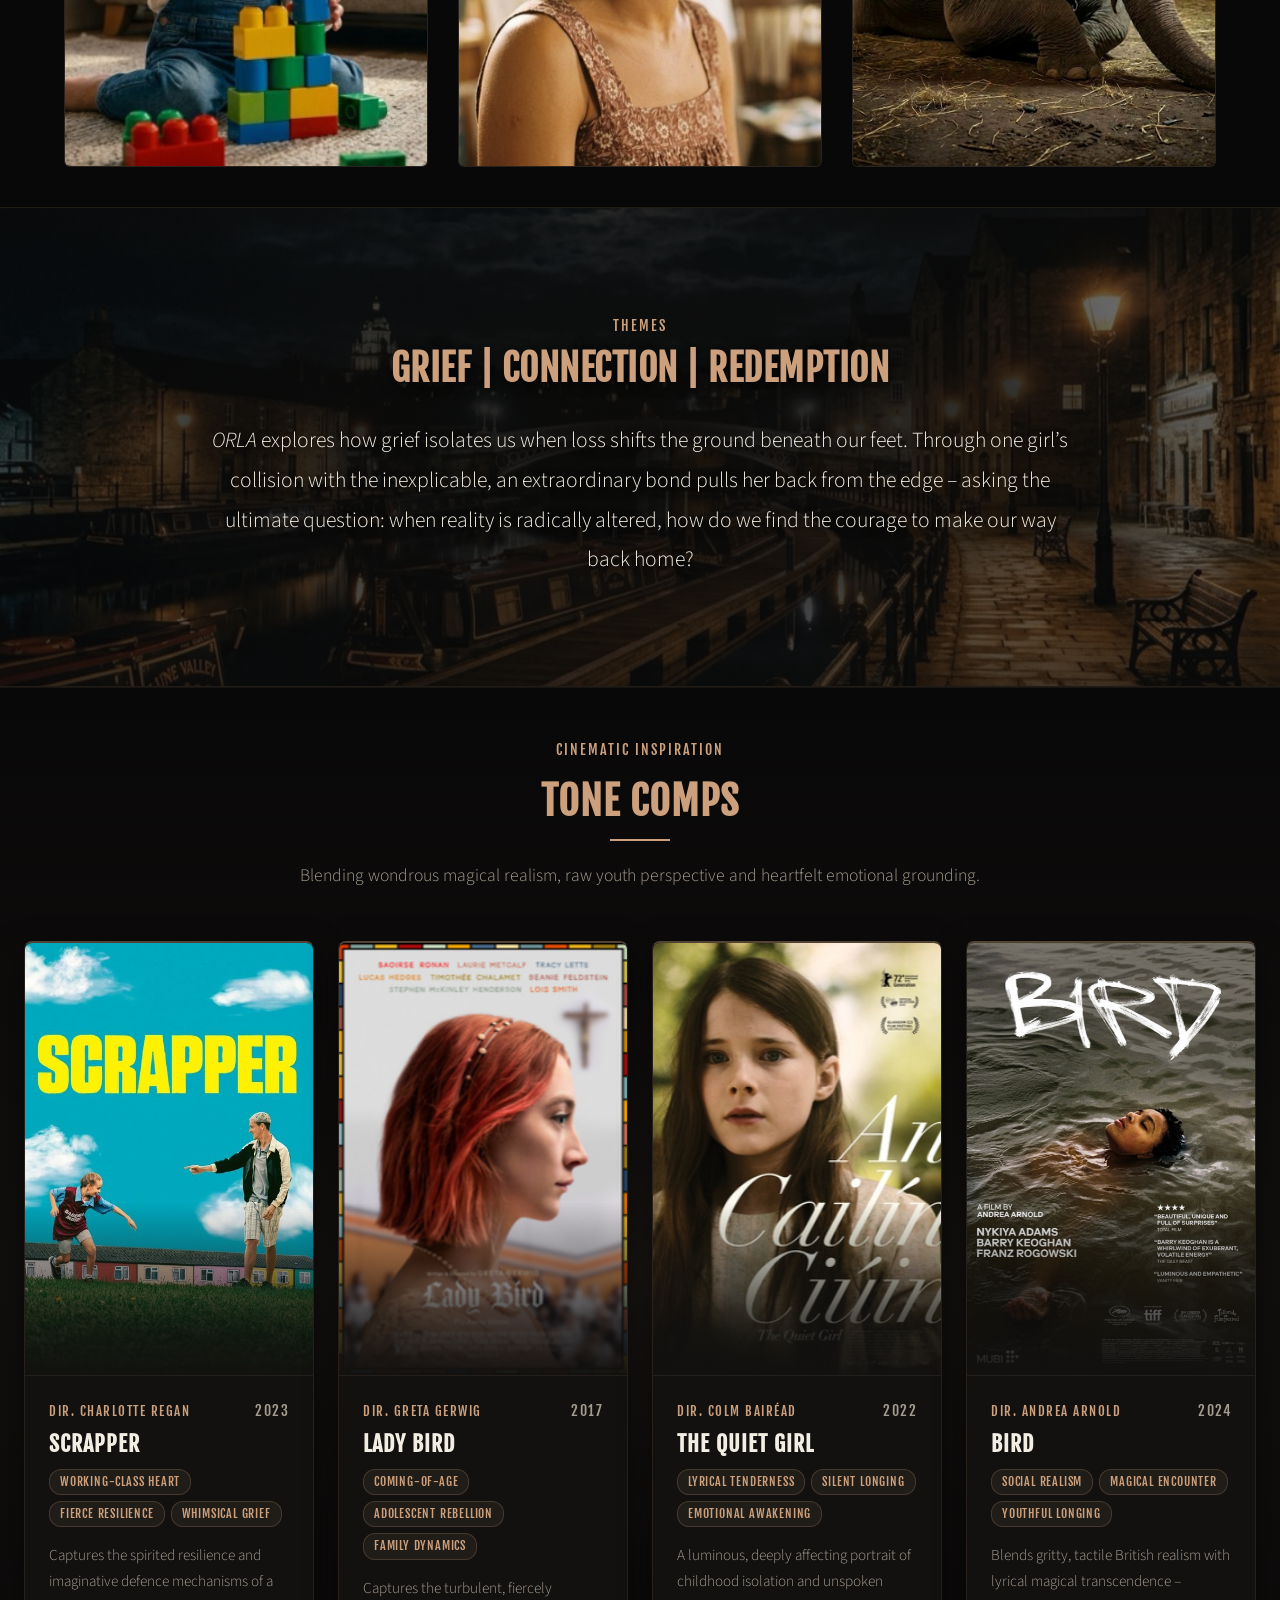
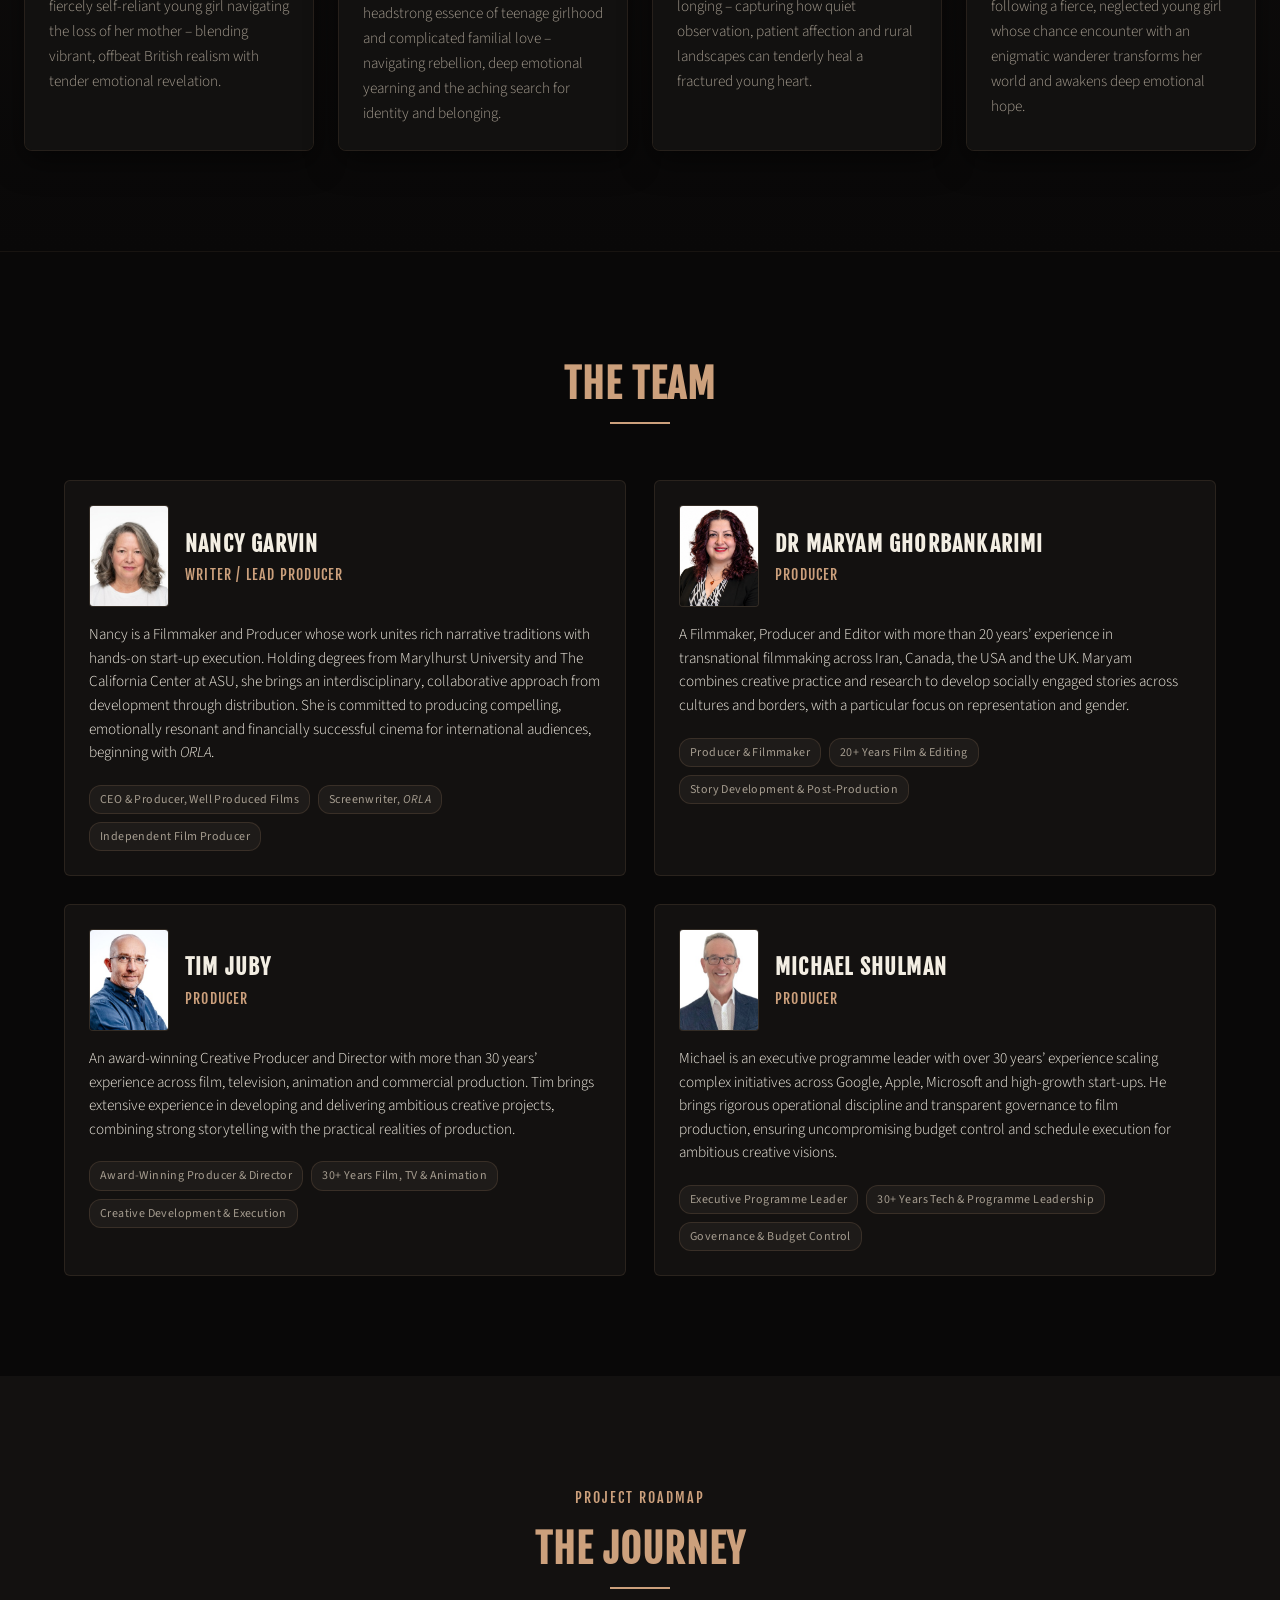
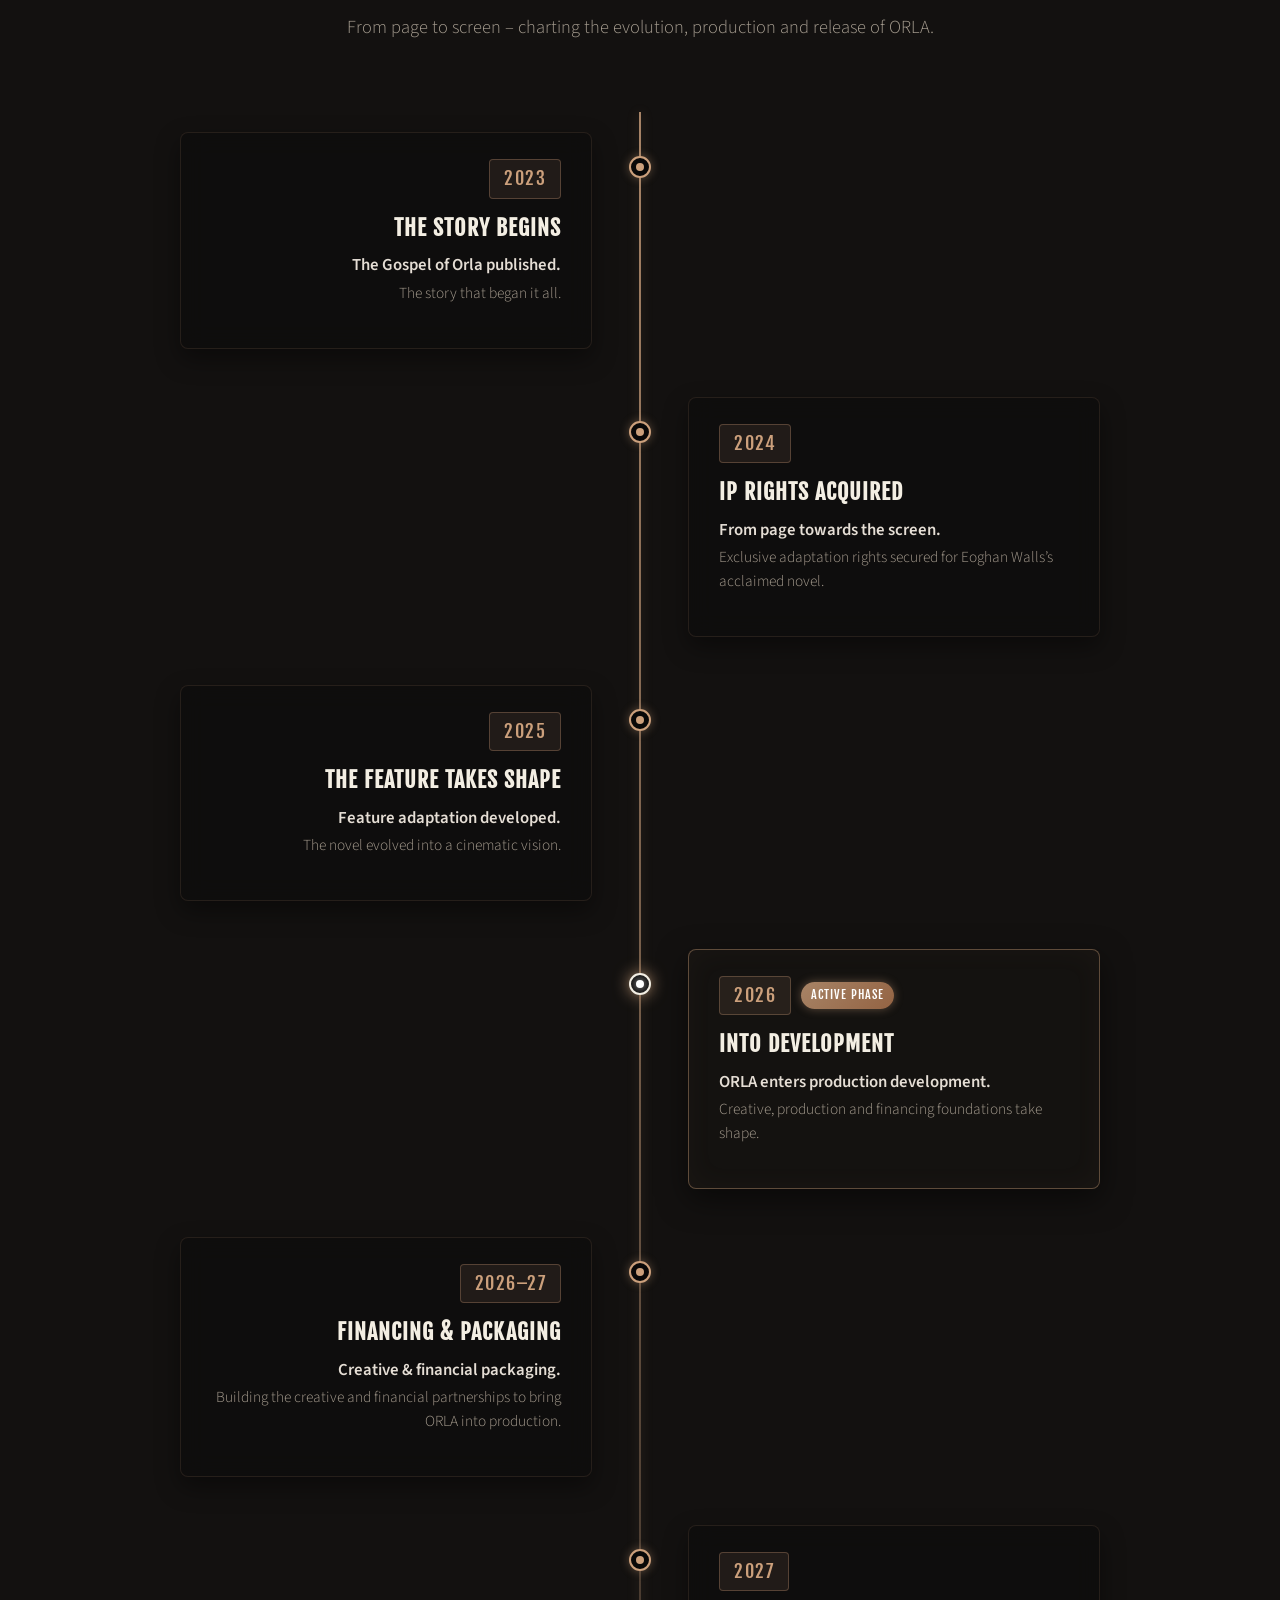
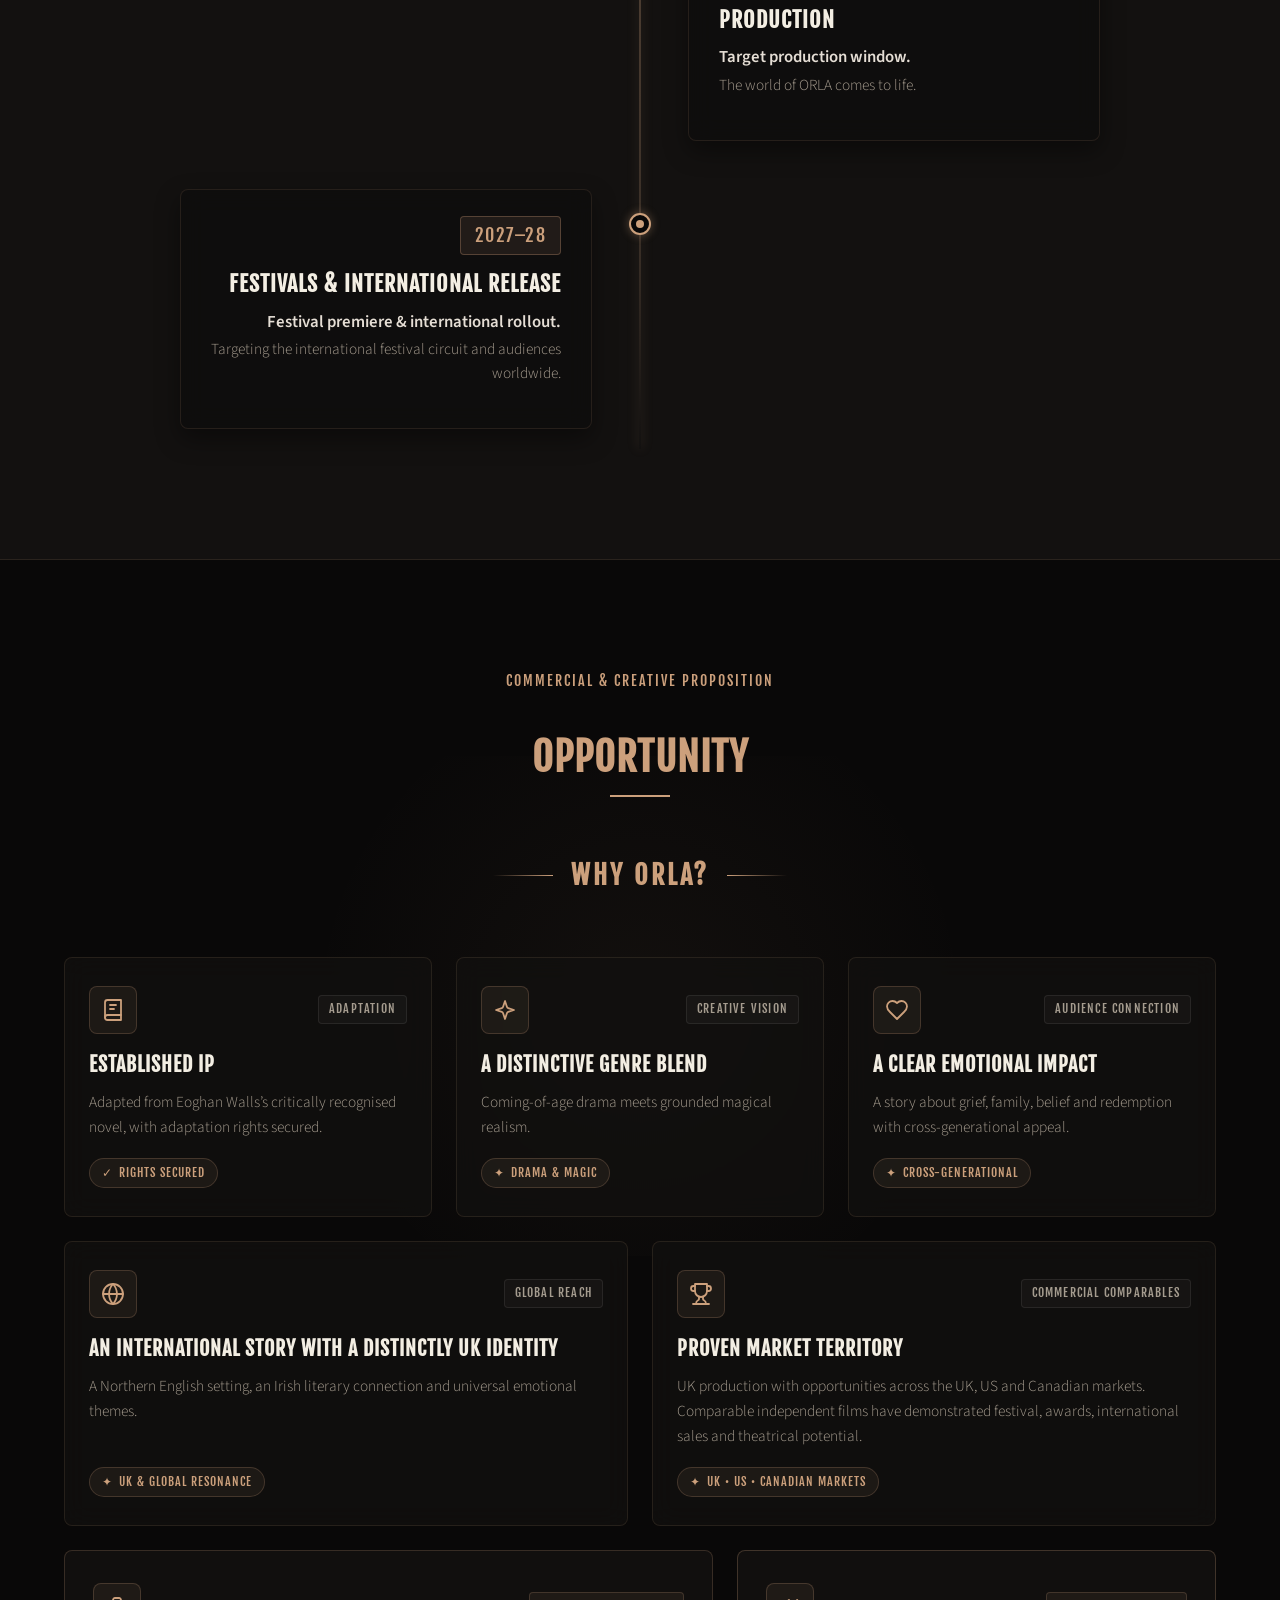
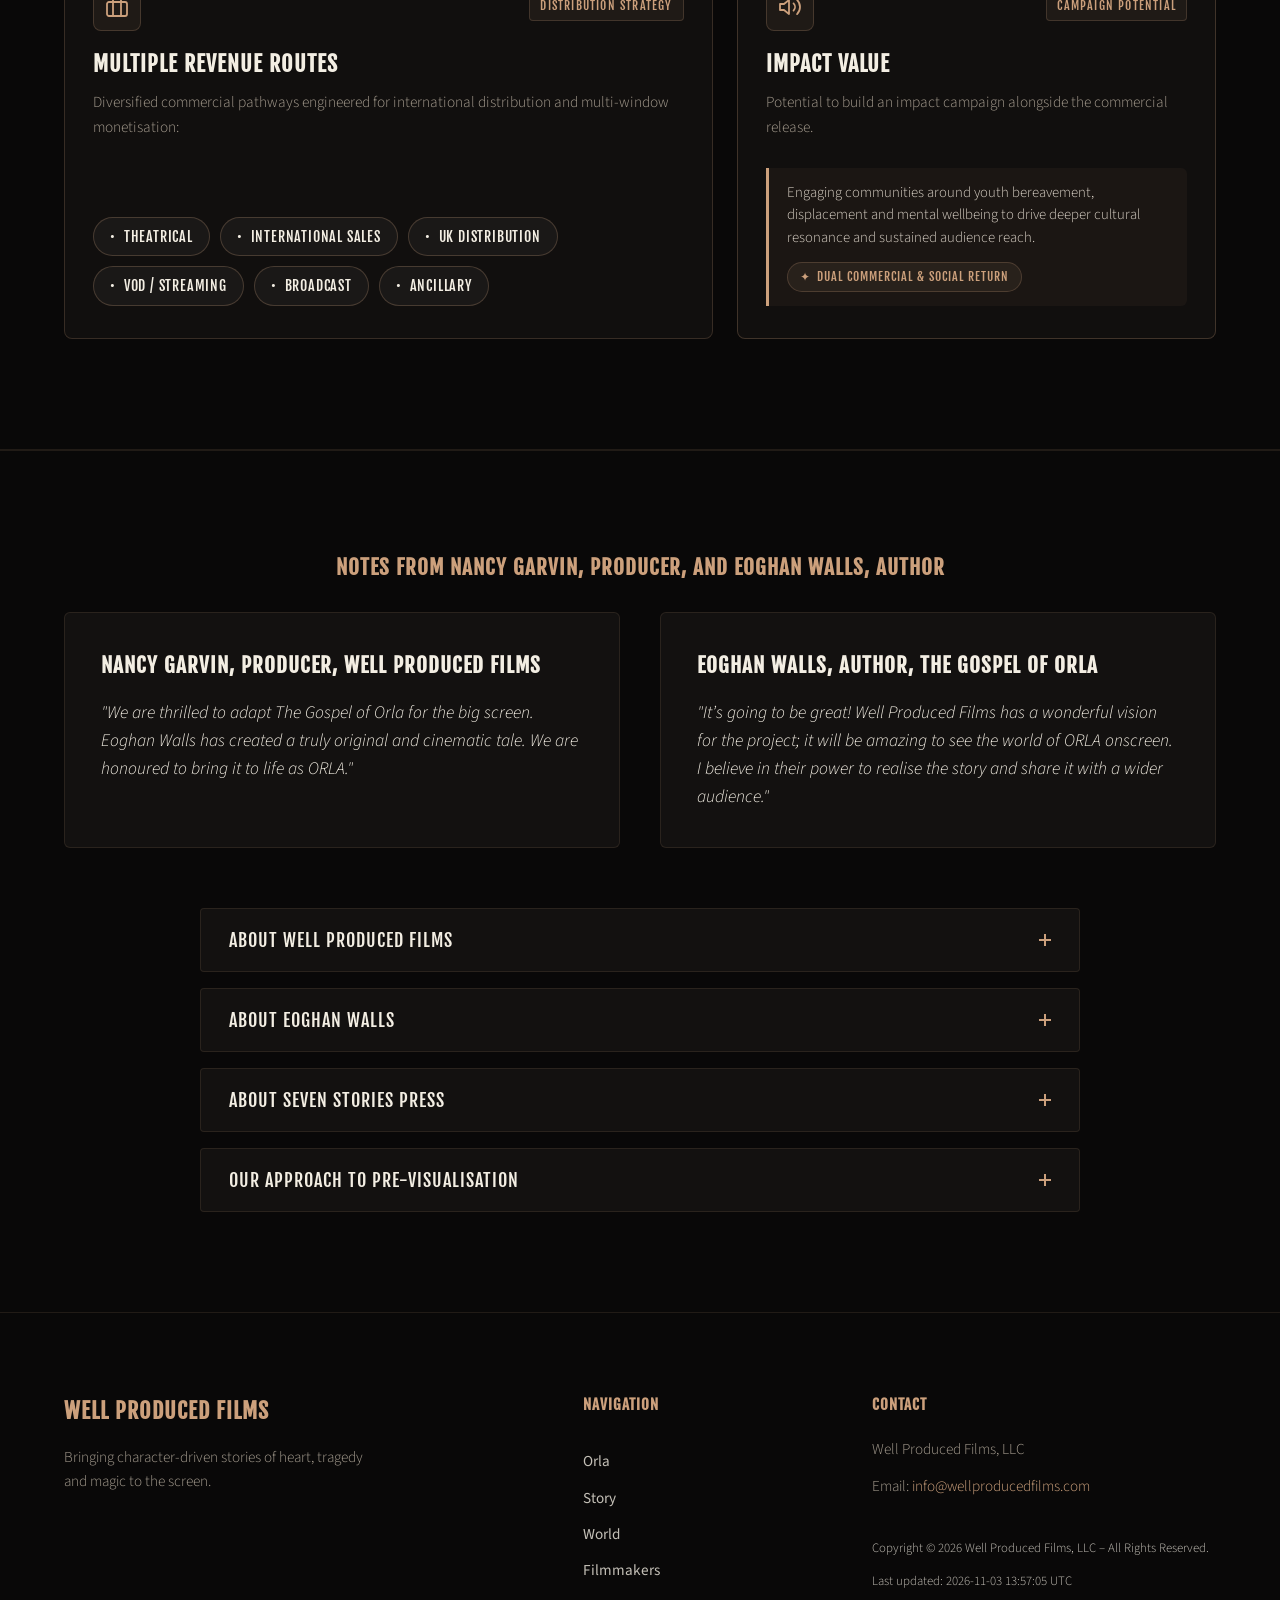
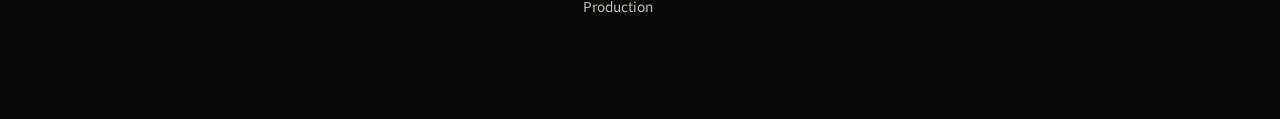
==== commit 21388957: "Add pulsing circle effect to right carousel button" ====
--- a/index.html
+++ b/index.html
@@ -34,7 +34,7 @@
   <link rel="preload" as="image" href="images/hero_final.jpeg" fetchpriority="high">
 
   <!-- Stylesheets -->
-  <link rel="stylesheet" href="css/index.css?v=41">
+  <link rel="stylesheet" href="css/index.css?v=46">
 
   <!-- Google tag (gtag.js) -->
   <script async src="https://www.googletagmanager.com/gtag/js?id=G-0G6Q78W4M6"></script>
@@ -583,86 +583,6 @@
         <div class="themes-body">
           <p><em>ORLA</em> explores how grief isolates us when loss shifts the ground beneath our feet. Through one girl’s collision with the inexplicable, an extraordinary bond pulls her back from the edge – asking the ultimate question: when reality is radically altered, how do we find the courage to make our way back home?</p>
         </div>
-      </div>
-    </div>
-  </section>
-
-  <!-- Impact / Mission Section -->
-  <section class="section impact" id="impact">
-    <div class="container">
-      <div class="text-center impact-header">
-        <span class="section-tag">POTENTIAL CHARITABLE PARTNERSHIPS</span><br>
-        <h2 class="accent-heading">IMPACT / MISSION</h2>
-        <p class="section-subtitle impact-lead-quote">
-          A film designed to start conversations and social engagement.
-        </p>
-      </div>
-
-      <div class="impact-overview-card">
-        <p class="impact-statement">
-          ORLA combines audience appeal with the potential to open meaningful conversations around grief, belonging, displacement and human connection.
-        </p>
-        <p class="impact-narrative">
-          The project also offers the potential for an Impact Campaign developed alongside the film’s release. With grief, redemption and the troubled teenage experience at its heart, ORLA creates natural opportunities to engage with wider conversations around young people, loss and connection. The Stranger’s experience of displacement provides a further avenue for meaningful social-impact engagement.
-        </p>
-      </div>
-
-      <div class="impact-pillars-grid">
-        <!-- Pillar 1: Grief & Bereavement Services -->
-        <div class="impact-pillar-card">
-          <div class="impact-pillar-icon" aria-hidden="true">
-            <svg width="26" height="26" viewBox="0 0 24 24" fill="none" stroke="currentColor" stroke-width="2" stroke-linecap="round" stroke-linejoin="round">
-              <path d="M20.84 4.61a5.5 5.5 0 0 0-7.78 0L12 5.67l-1.06-1.06a5.5 5.5 0 0 0-7.78 7.78l1.06 1.06L12 21.23l7.78-7.78 1.06-1.06a5.5 5.5 0 0 0 0-7.78z"></path>
-            </svg>
-          </div>
-          <div class="impact-pillar-body">
-            <h3 class="impact-pillar-title">Grief &amp; Bereavement Services</h3>
-            <p class="impact-pillar-desc">Supporting young people and families dealing with loss.</p>
-          </div>
-        </div>
-
-        <!-- Pillar 2: Refugee & Migrant Organisations -->
-        <div class="impact-pillar-card">
-          <div class="impact-pillar-icon" aria-hidden="true">
-            <svg width="26" height="26" viewBox="0 0 24 24" fill="none" stroke="currentColor" stroke-width="2" stroke-linecap="round" stroke-linejoin="round">
-              <circle cx="12" cy="12" r="10"></circle>
-              <line x1="2" y1="12" x2="22" y2="12"></line>
-              <path d="M12 2a15.3 15.3 0 0 1 4 10 15.3 15.3 0 0 1-4 10 15.3 15.3 0 0 1-4-10 15.3 15.3 0 0 1 4-10z"></path>
-            </svg>
-          </div>
-          <div class="impact-pillar-body">
-            <h3 class="impact-pillar-title">Refugee &amp; Migrant Organisations</h3>
-            <p class="impact-pillar-desc">Creating opportunities to explore belonging, displacement and integration.</p>
-          </div>
-        </div>
-
-        <!-- Pillar 3: Youth & Mental Wellbeing Organisations -->
-        <div class="impact-pillar-card">
-          <div class="impact-pillar-icon" aria-hidden="true">
-            <svg width="26" height="26" viewBox="0 0 24 24" fill="none" stroke="currentColor" stroke-width="2" stroke-linecap="round" stroke-linejoin="round">
-              <path d="M12 2v4M12 18v4M4.93 4.93l2.83 2.83M16.24 16.24l2.83 2.83M2 12h4M18 12h4M4.93 19.07l2.83-2.83M16.24 7.76l2.83-2.83"></path>
-            </svg>
-          </div>
-          <div class="impact-pillar-body">
-            <h3 class="impact-pillar-title">Youth &amp; Mental Wellbeing Organisations</h3>
-            <p class="impact-pillar-desc">Using the film as a starting point for conversations around isolation, grief and emotional resilience.</p>
-          </div>
-        </div>
-
-        <!-- Pillar 4: Family, Community & Schools -->
-        <div class="impact-pillar-card">
-          <div class="impact-pillar-icon" aria-hidden="true">
-            <svg width="26" height="26" viewBox="0 0 24 24" fill="none" stroke="currentColor" stroke-width="2" stroke-linecap="round" stroke-linejoin="round">
-              <path d="M17 21v-2a4 4 0 0 0-4-4H5a4 4 0 0 0-4 4v2"></path>
-              <circle cx="9" cy="7" r="4"></circle>
-              <path d="M23 21v-2a4 4 0 0 0-3-3.87"></path>
-              <path d="M16 3.13a4 4 0 0 1 0 7.75"></path>
-            </svg>
-          </div>
-          <div class="impact-pillar-body">
-            <h3 class="impact-pillar-title">Family, Community &amp; Schools</h3>
-            <p class="impact-pillar-desc">Encouraging intergenerational conversations around loss and connection.</p>
-          </div>
       </div>
     </div>
   </section>
@@ -1356,13 +1276,13 @@
         <p>Email: <a href="mailto:info@wellproducedfilms.com">info@wellproducedfilms.com</a></p>
         <p class="copyright-text">Copyright &copy; 2026 Well Produced Films, LLC – All Rights Reserved.</p>
         <!-- NOTE FOR FUTURE AGENTS: Because this page is static, ALWAYS update the last-updated timestamp below to the current UTC datetime when saving changes to index.html -->
-        <p class="last-updated-text">Last updated: 2026-11-02 06:17:05 UTC</p>
+        <p class="last-updated-text">Last updated: 2026-11-03 13:57:05 UTC</p>
       </div>
     </div>
   </footer>
 
   <!-- Javascript Application -->
-  <script src="js/app.js?v=26"></script>
+  <script src="js/app.js?v=29"></script>
 </body>
 
 </html>
--- a/css/index.css
+++ b/css/index.css
@@ -929,6 +929,8 @@
   height: 100%;
 }
 
+
+
 .world-slide {
   position: absolute;
   top: 0;
@@ -1053,6 +1055,36 @@
 
 .world-next-btn {
   right: 20px;
+}
+
+/* Gently pulsing circle effect over the right navigation button */
+@keyframes worldBtnPulse {
+  0% {
+    transform: translateY(-50%) scale(0.95);
+    box-shadow: 0 0 0 0 rgba(204, 160, 124, 0.65);
+    border-color: rgba(204, 160, 124, 0.85);
+  }
+  60% {
+    transform: translateY(-50%) scale(1.08);
+    box-shadow: 0 0 0 16px rgba(204, 160, 124, 0);
+    border-color: rgba(204, 160, 124, 1);
+  }
+  100% {
+    transform: translateY(-50%) scale(0.95);
+    box-shadow: 0 0 0 0 rgba(204, 160, 124, 0);
+    border-color: rgba(204, 160, 124, 0.85);
+  }
+}
+
+.world-next-btn.pulse-circle {
+  animation: worldBtnPulse 2s cubic-bezier(0.4, 0, 0.6, 1) infinite;
+  opacity: 1;
+}
+
+@media (prefers-reduced-motion: reduce) {
+  .world-next-btn.pulse-circle {
+    animation: none !important;
+  }
 }
 
 /* Pagination Controls */
@@ -2990,131 +3022,6 @@
   }
 }
 
-/* =========================================================================
-   Impact / Mission Section
-   ========================================================================= */
-.impact {
-  background-color: var(--bg-primary);
-  position: relative;
-  overflow: hidden;
-  padding: 90px 0;
-  border-bottom: 1px solid var(--glass-border);
-}
-
-.impact-header {
-  margin-bottom: 46px;
-}
-
-.impact-lead-quote {
-  font-size: 1.35rem;
-  font-weight: 300;
-  color: var(--text-primary);
-  max-width: 760px;
-  margin: 1.2rem auto 0 auto;
-  line-height: 1.5;
-  letter-spacing: 0.5px;
-  font-style: italic;
-}
-
-.impact-overview-card {
-  background: var(--bg-secondary);
-  border: 1px solid var(--glass-border);
-  border-radius: 8px;
-  padding: 36px 42px;
-  margin-bottom: 46px;
-  position: relative;
-  box-shadow: 0 10px 30px rgba(0, 0, 0, 0.4);
-}
-
-.impact-overview-card::before {
-  content: '';
-  position: absolute;
-  top: 0;
-  left: 0;
-  width: 4px;
-  height: 100%;
-  background: linear-gradient(to bottom, var(--text-accent), rgba(204, 160, 124, 0.2));
-  border-top-left-radius: 8px;
-  border-bottom-left-radius: 8px;
-}
-
-.impact-statement {
-  font-size: 1.2rem;
-  font-weight: 600;
-  color: var(--text-accent);
-  margin-bottom: 16px;
-  line-height: 1.5;
-}
-
-.impact-narrative {
-  color: var(--text-secondary);
-  font-size: 1.05rem;
-  line-height: 1.7;
-}
-
-/* 4 Core Pillars Grid */
-.impact-pillars-grid {
-  display: grid;
-  grid-template-columns: repeat(2, 1fr);
-  gap: 24px;
-  margin-bottom: 0;
-}
-
-.impact-pillar-card {
-  background: var(--bg-secondary);
-  border: 1px solid var(--glass-border);
-  border-radius: 8px;
-  padding: 30px 28px;
-  display: flex;
-  gap: 20px;
-  align-items: flex-start;
-  transition: transform var(--transition-normal), border-color var(--transition-normal), box-shadow var(--transition-normal);
-}
-
-.impact-pillar-card:hover {
-  transform: translateY(-4px);
-  border-color: rgba(204, 160, 124, 0.35);
-  box-shadow: 0 12px 28px rgba(0, 0, 0, 0.5);
-}
-
-.impact-pillar-icon {
-  flex-shrink: 0;
-  width: 52px;
-  height: 52px;
-  border-radius: 50%;
-  background: rgba(204, 160, 124, 0.08);
-  border: 1px solid rgba(204, 160, 124, 0.2);
-  display: flex;
-  align-items: center;
-  justify-content: center;
-  color: var(--text-accent);
-  transition: background var(--transition-fast), border-color var(--transition-fast);
-}
-
-.impact-pillar-card:hover .impact-pillar-icon {
-  background: rgba(204, 160, 124, 0.16);
-  border-color: var(--text-accent);
-}
-
-.impact-pillar-body {
-  flex: 1;
-}
-
-.impact-pillar-title {
-  font-family: var(--font-heading);
-  font-size: 1.25rem;
-  letter-spacing: 0.8px;
-  text-transform: uppercase;
-  color: var(--text-primary);
-  margin-bottom: 8px;
-}
-
-.impact-pillar-desc {
-  color: var(--text-secondary);
-  font-size: 0.98rem;
-  line-height: 1.55;
-}
-
 /* Navbar Responsive Scaling */
 @media (min-width: 769px) and (max-width: 1040px) {
   .nav-menu {
@@ -3127,52 +3034,6 @@
 }
 
 /* Responsive */
-@media (max-width: 900px) {
-  .impact-pillars-grid {
-    grid-template-columns: 1fr;
-    gap: 18px;
-  }
-  
-  .impact-overview-card {
-    padding: 28px 24px;
-  }
-}
-
-@media (max-width: 600px) {
-  .impact {
-    padding: 70px 0;
-  }
-  
-  .impact-lead-quote {
-    font-size: 1.15rem;
-  }
-  
-  .impact-pillar-card {
-    padding: 22px 18px;
-    gap: 16px;
-  }
-  
-  .impact-pillar-icon {
-    width: 44px;
-    height: 44px;
-  }
-  
-  .impact-partners-box {
-    padding: 22px 16px;
-  }
-  
-  .impact-partner-dot {
-    display: none;
-  }
-  
-  .impact-partner-tag {
-    background: rgba(255, 255, 255, 0.04);
-    border: 1px solid var(--glass-border);
-    padding: 6px 14px;
-    border-radius: 20px;
-    font-size: 0.88rem;
-  }
-}
 
 /* =========================================================================
    The Journey / Project Timeline Section
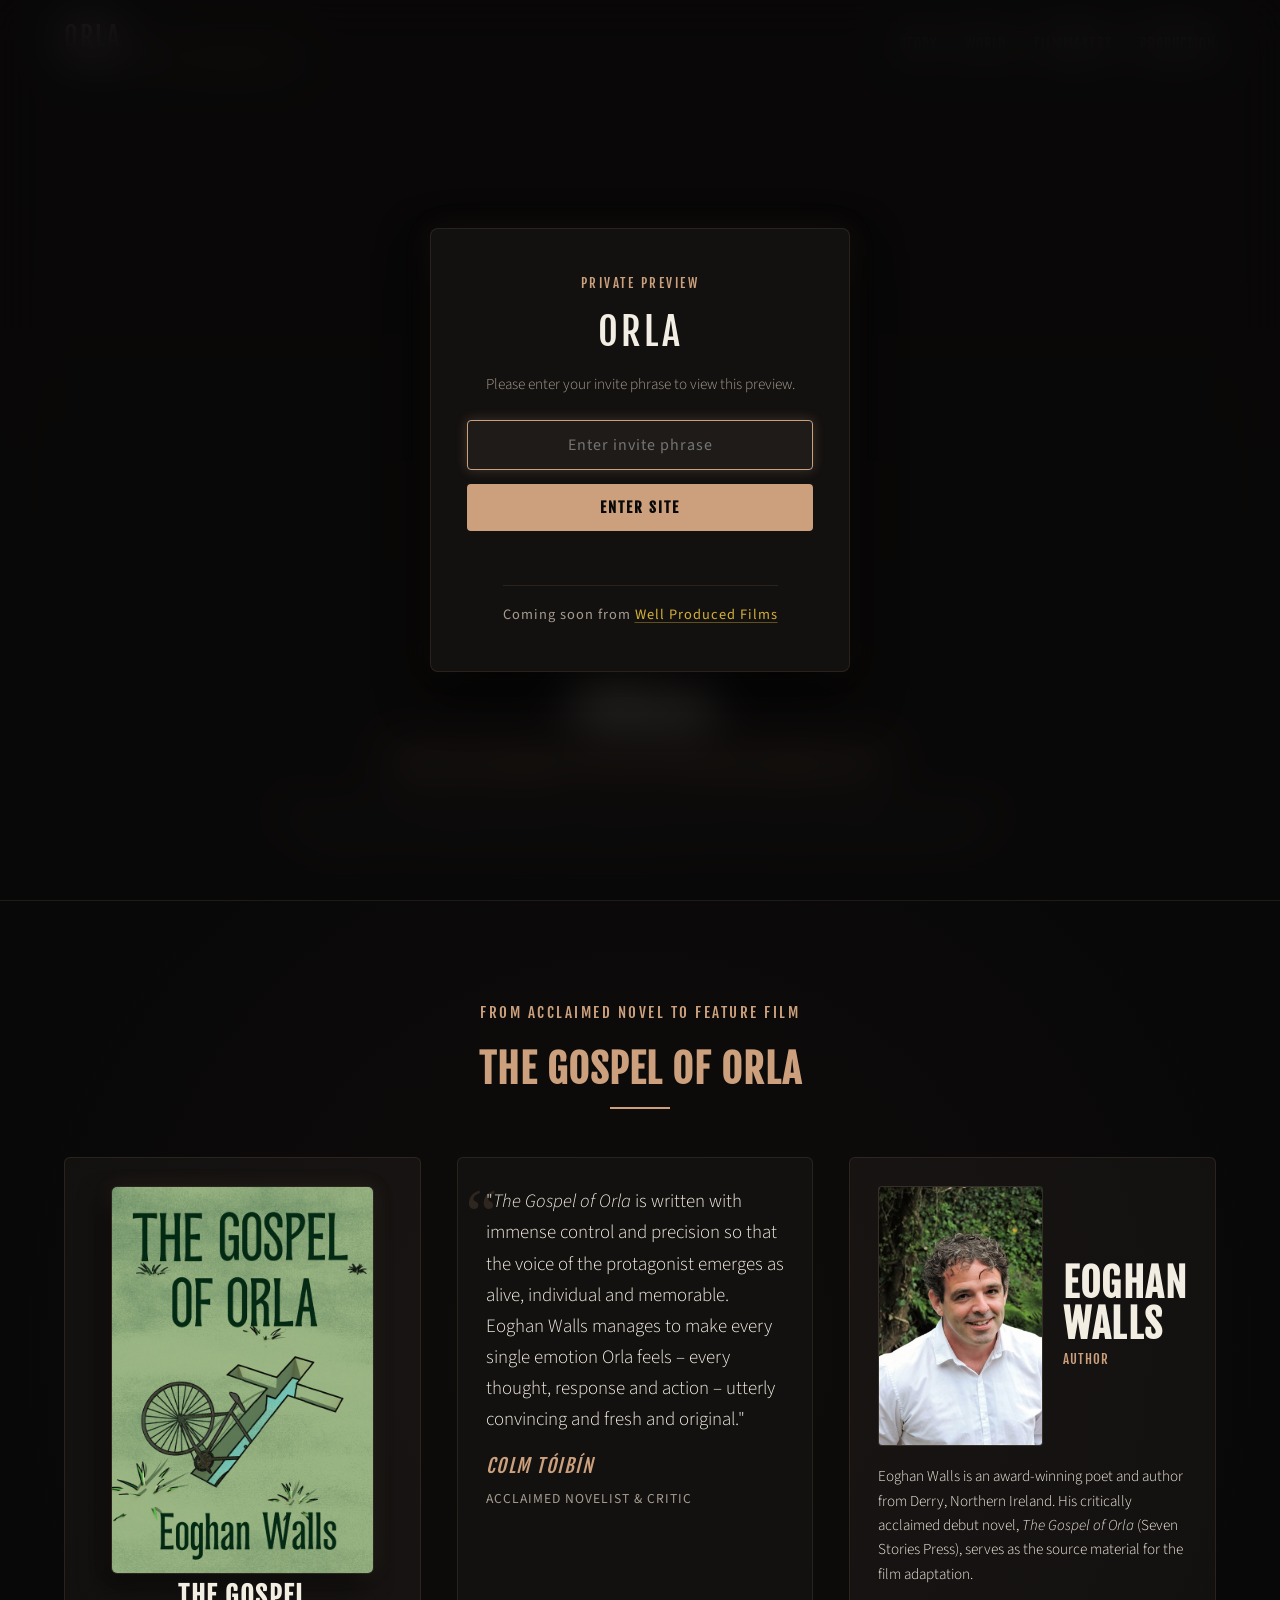
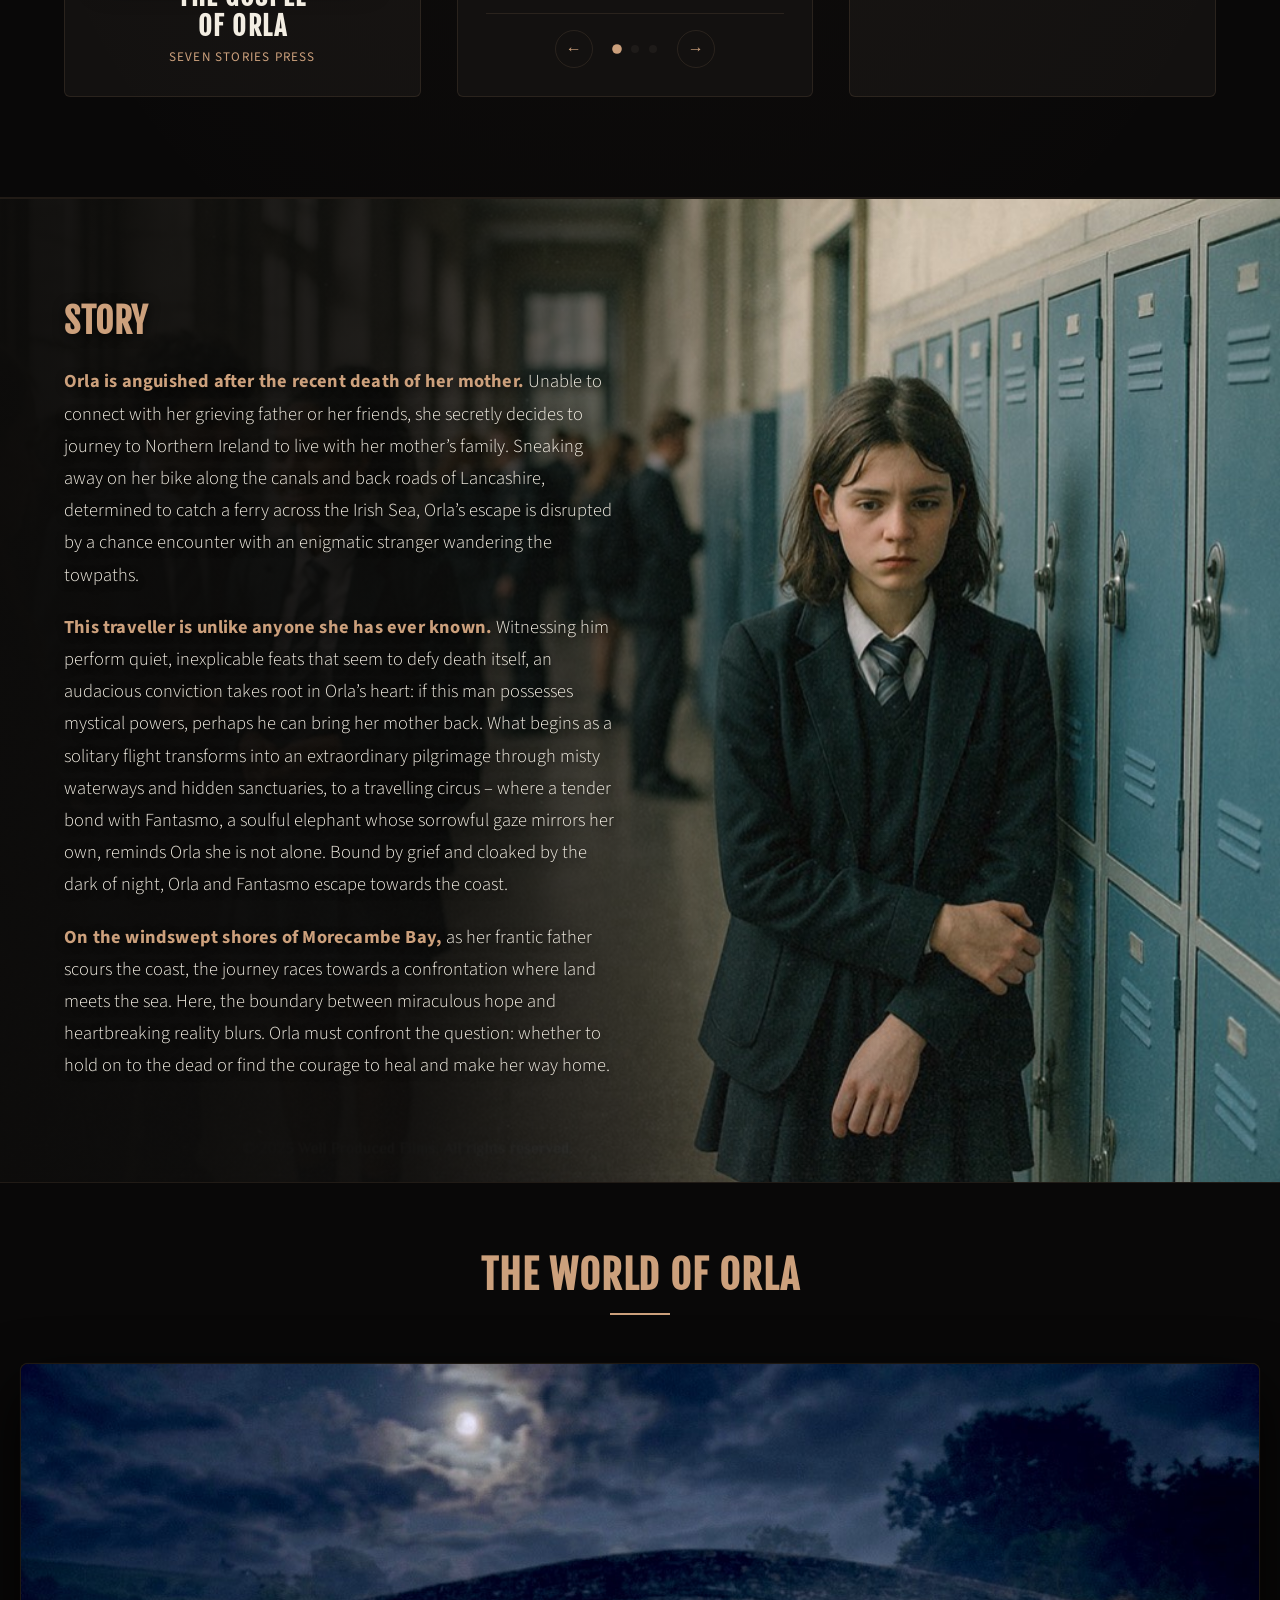
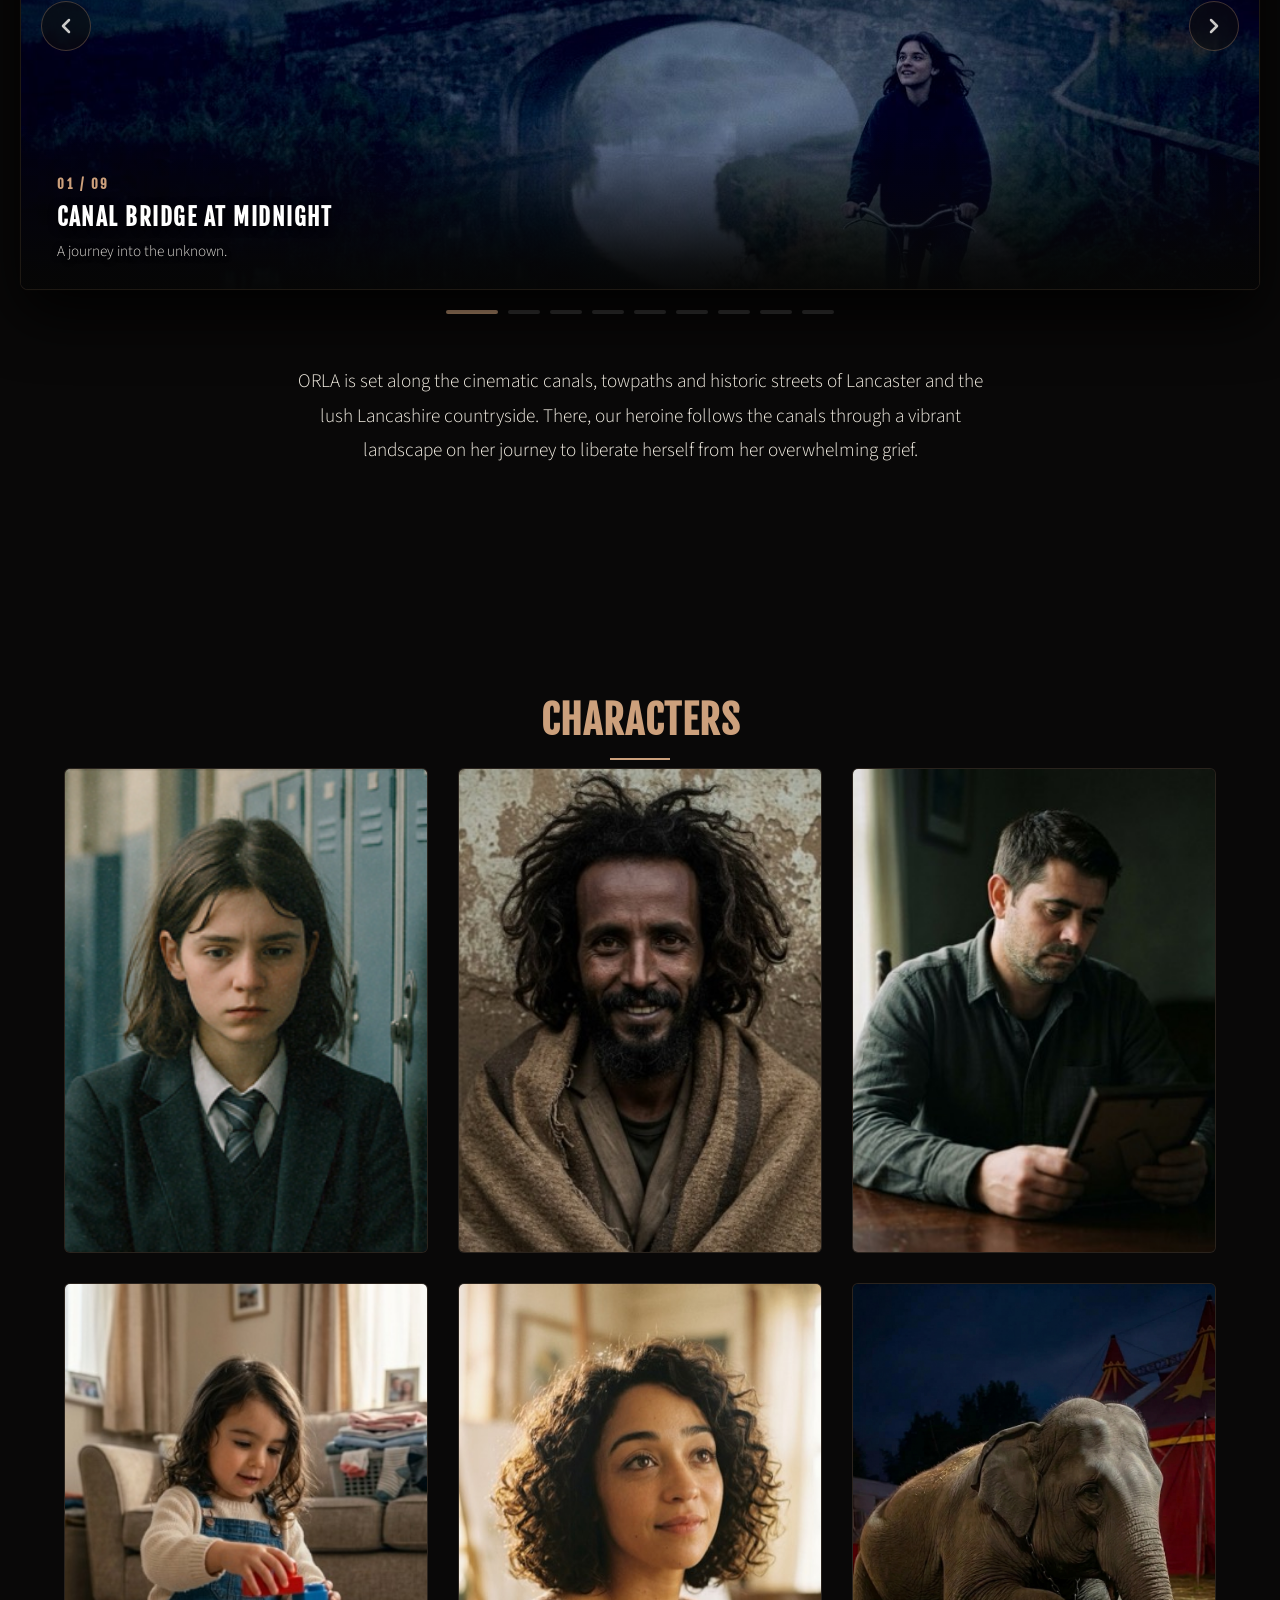
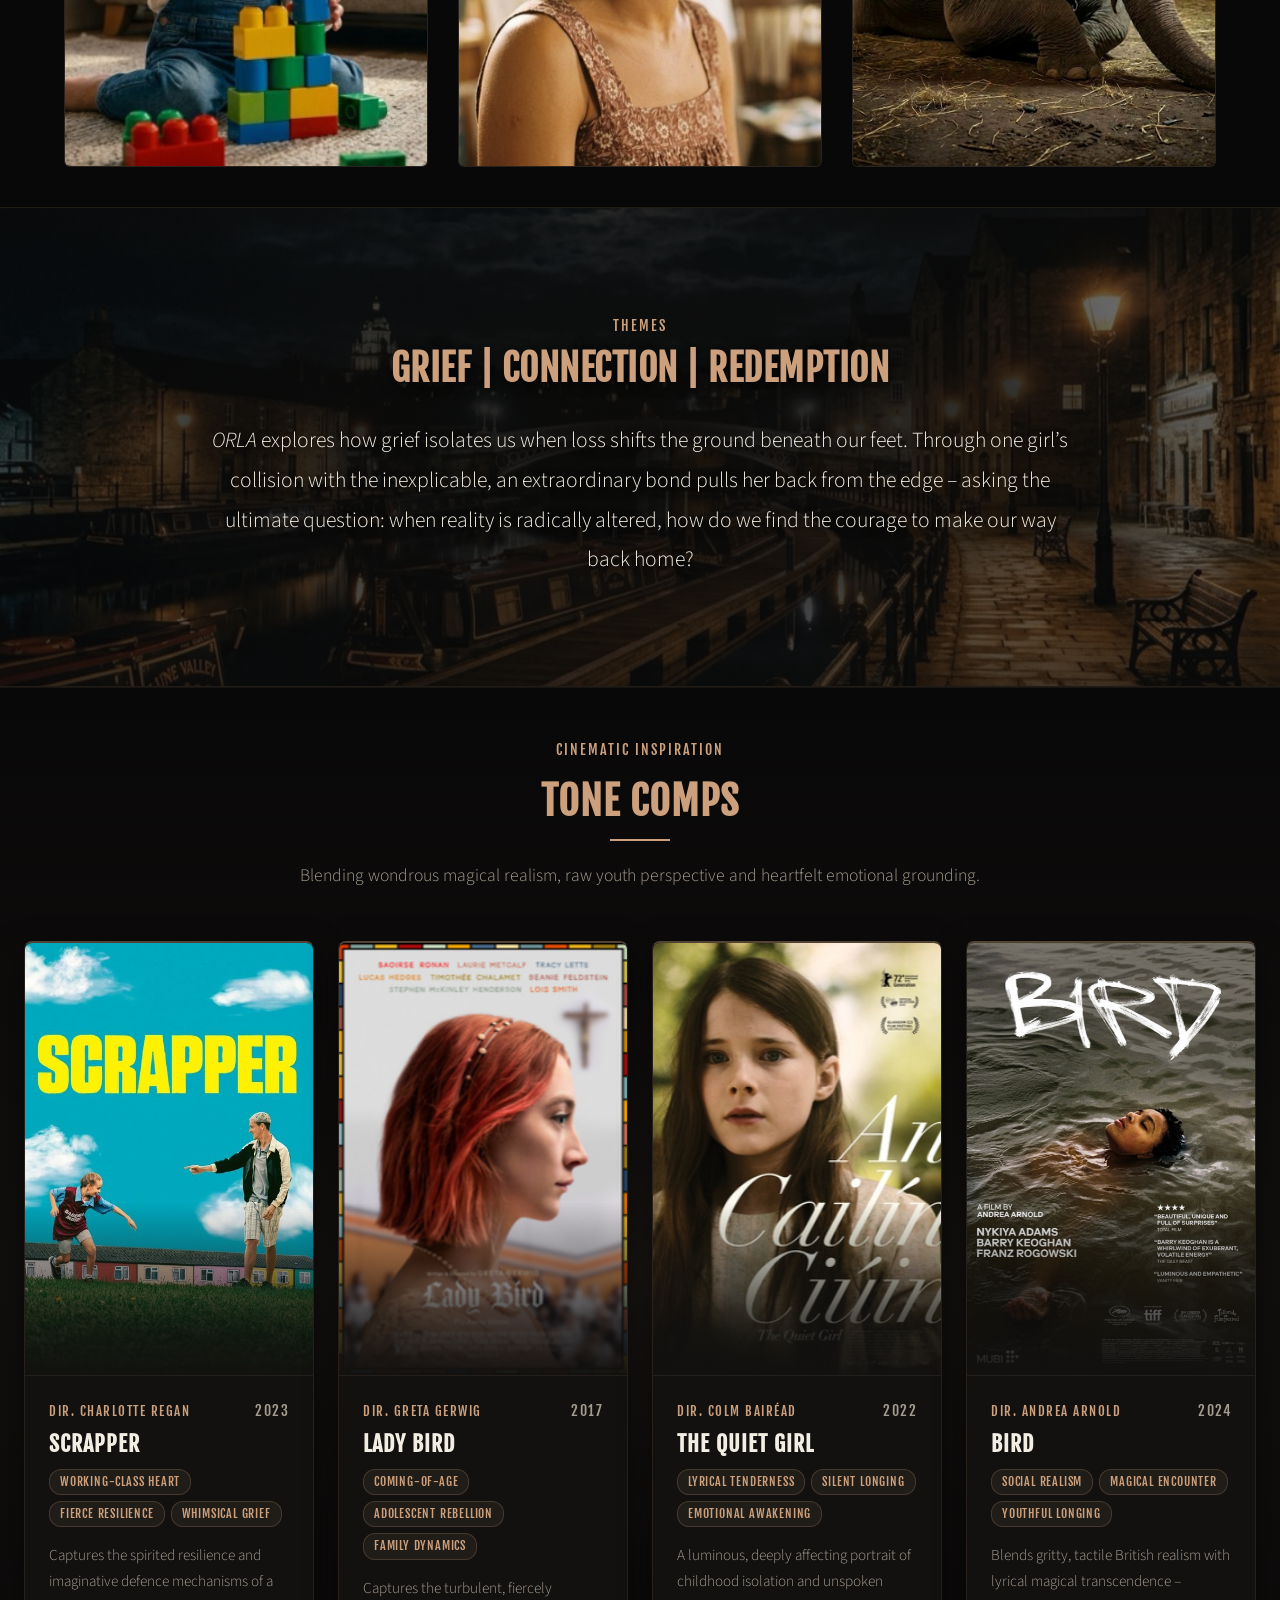
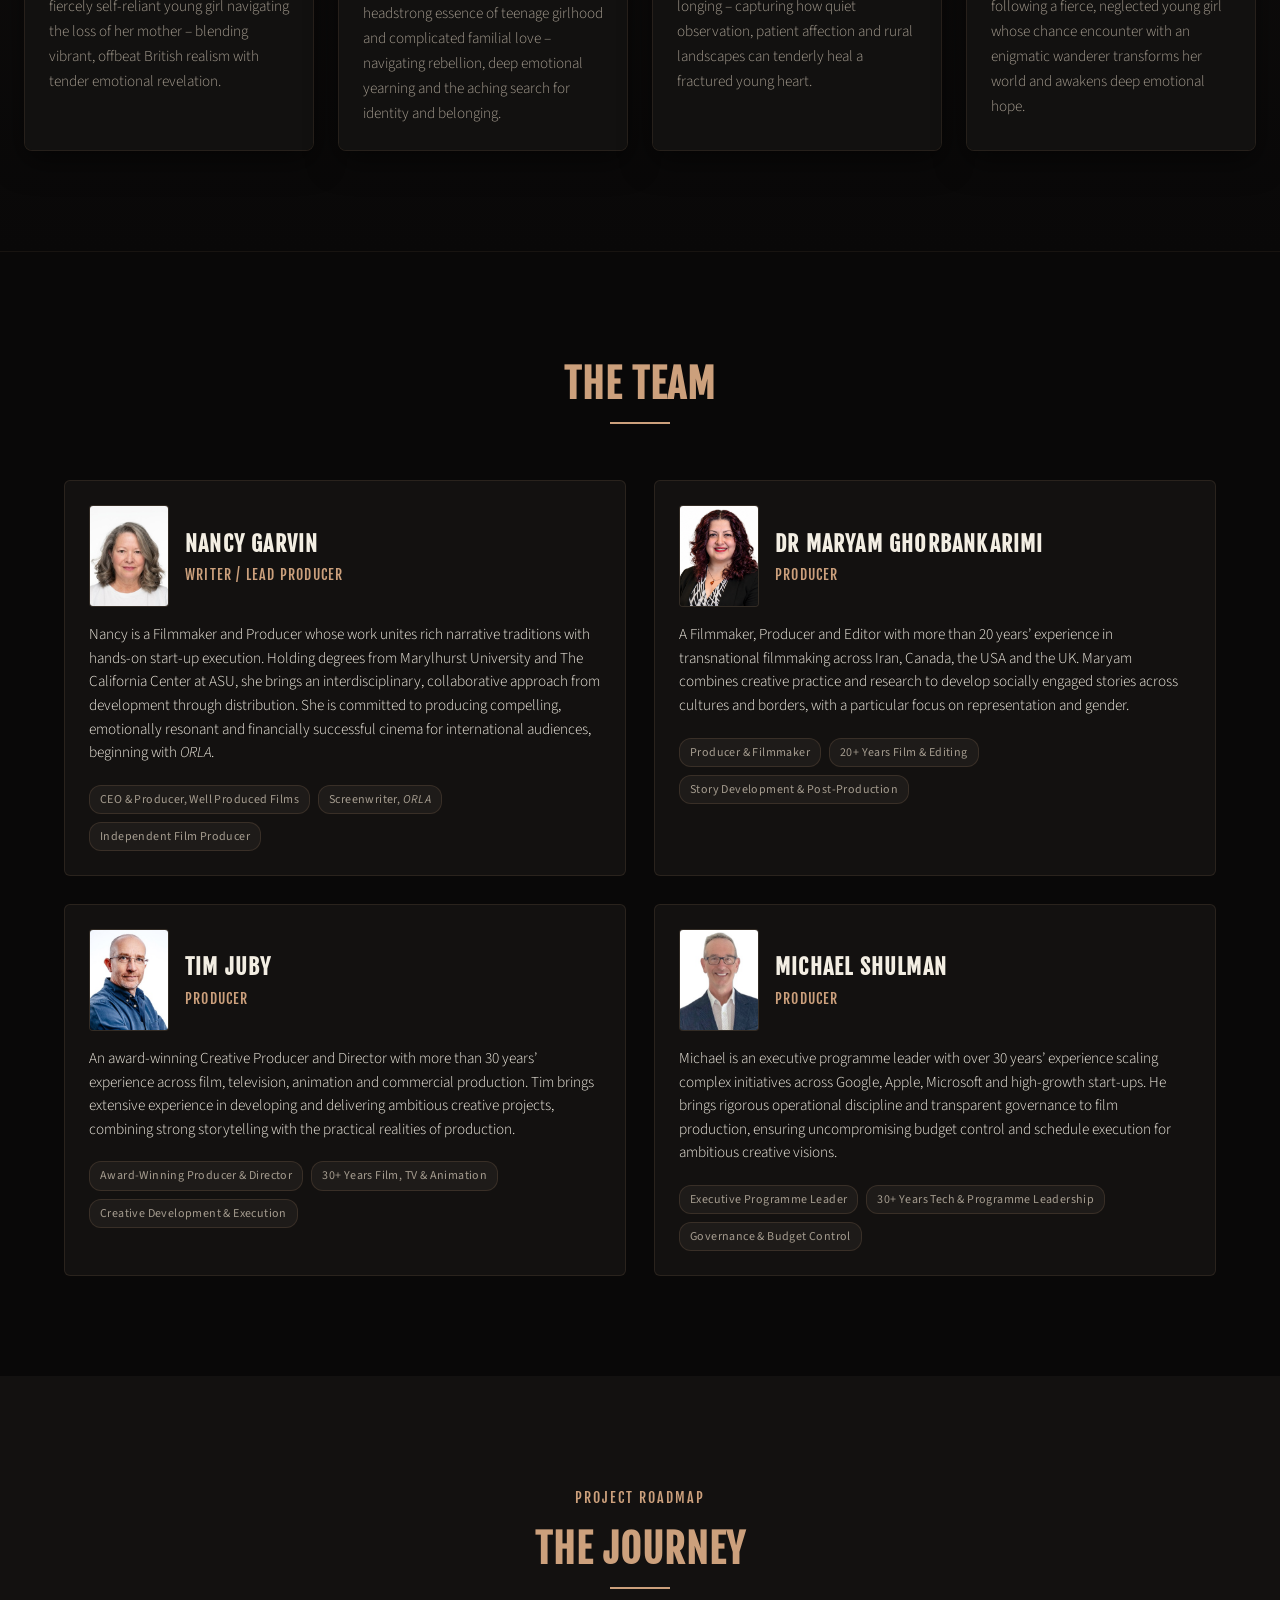
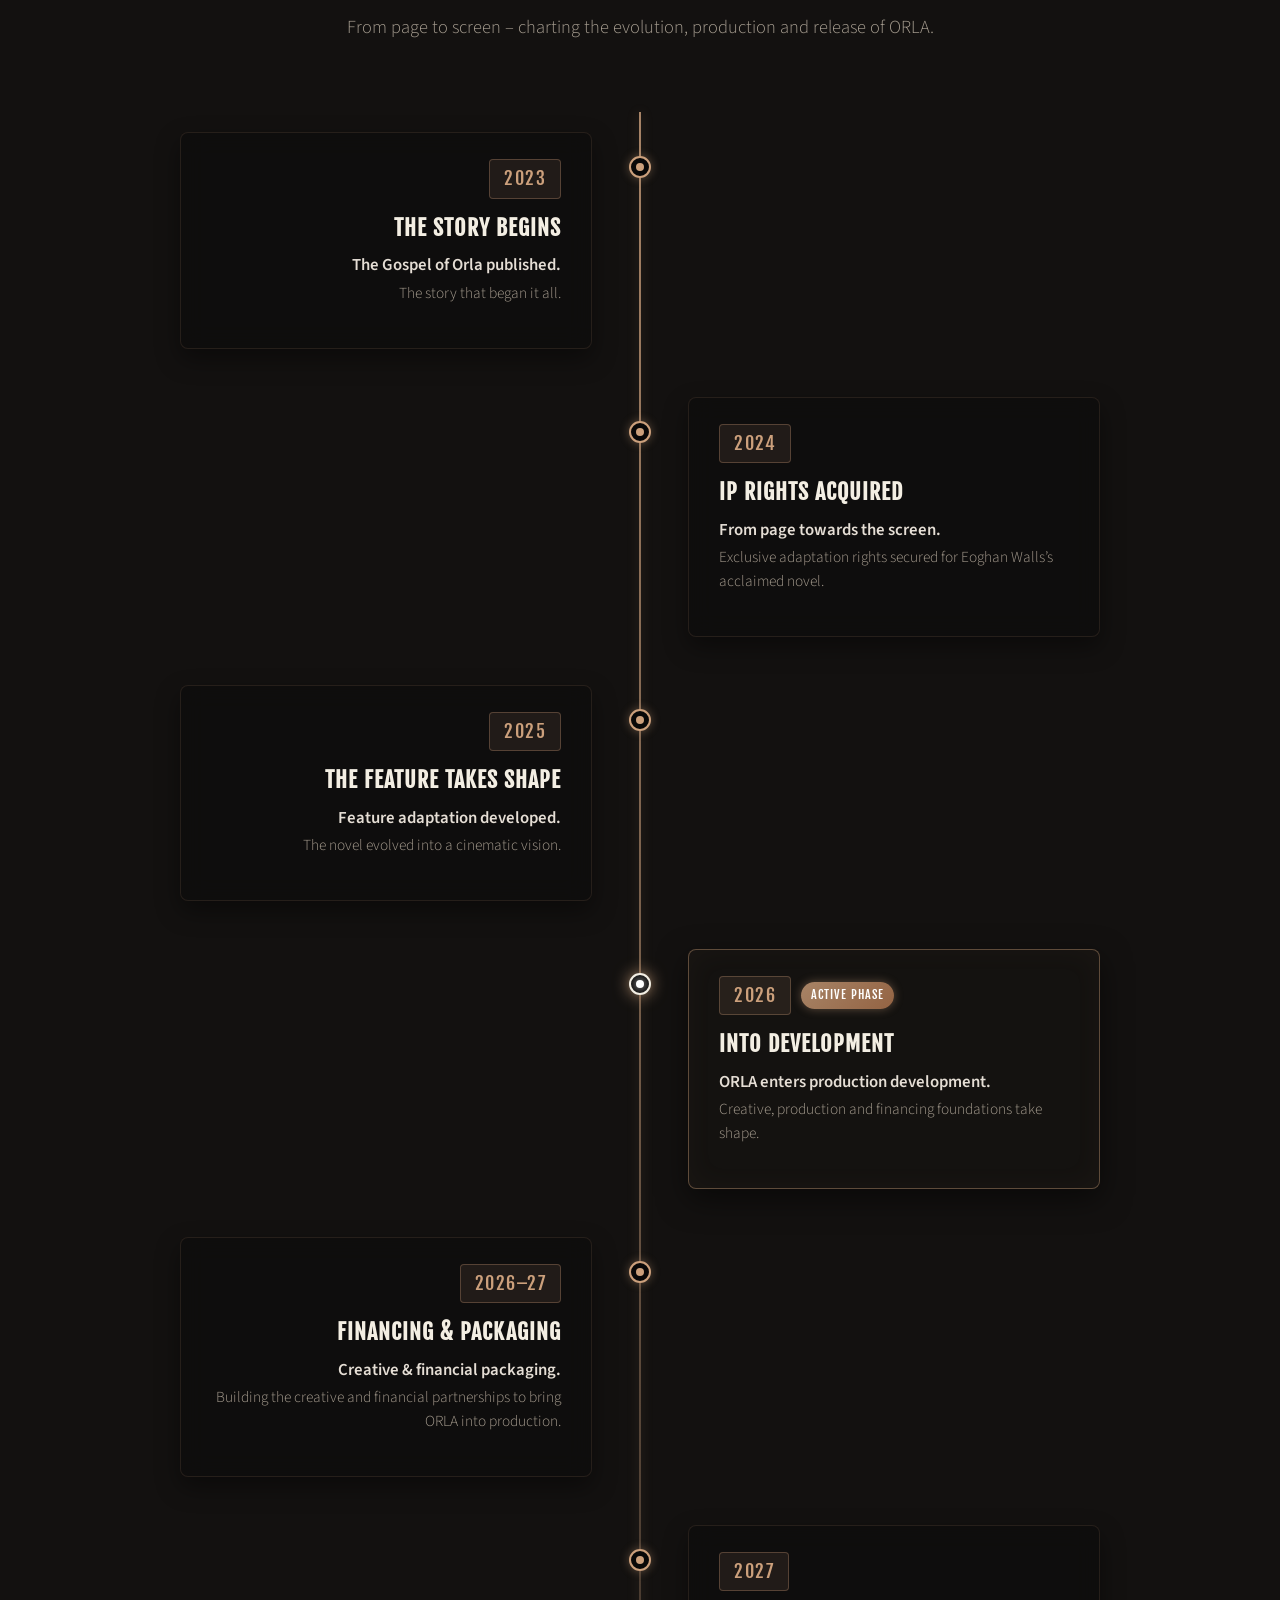
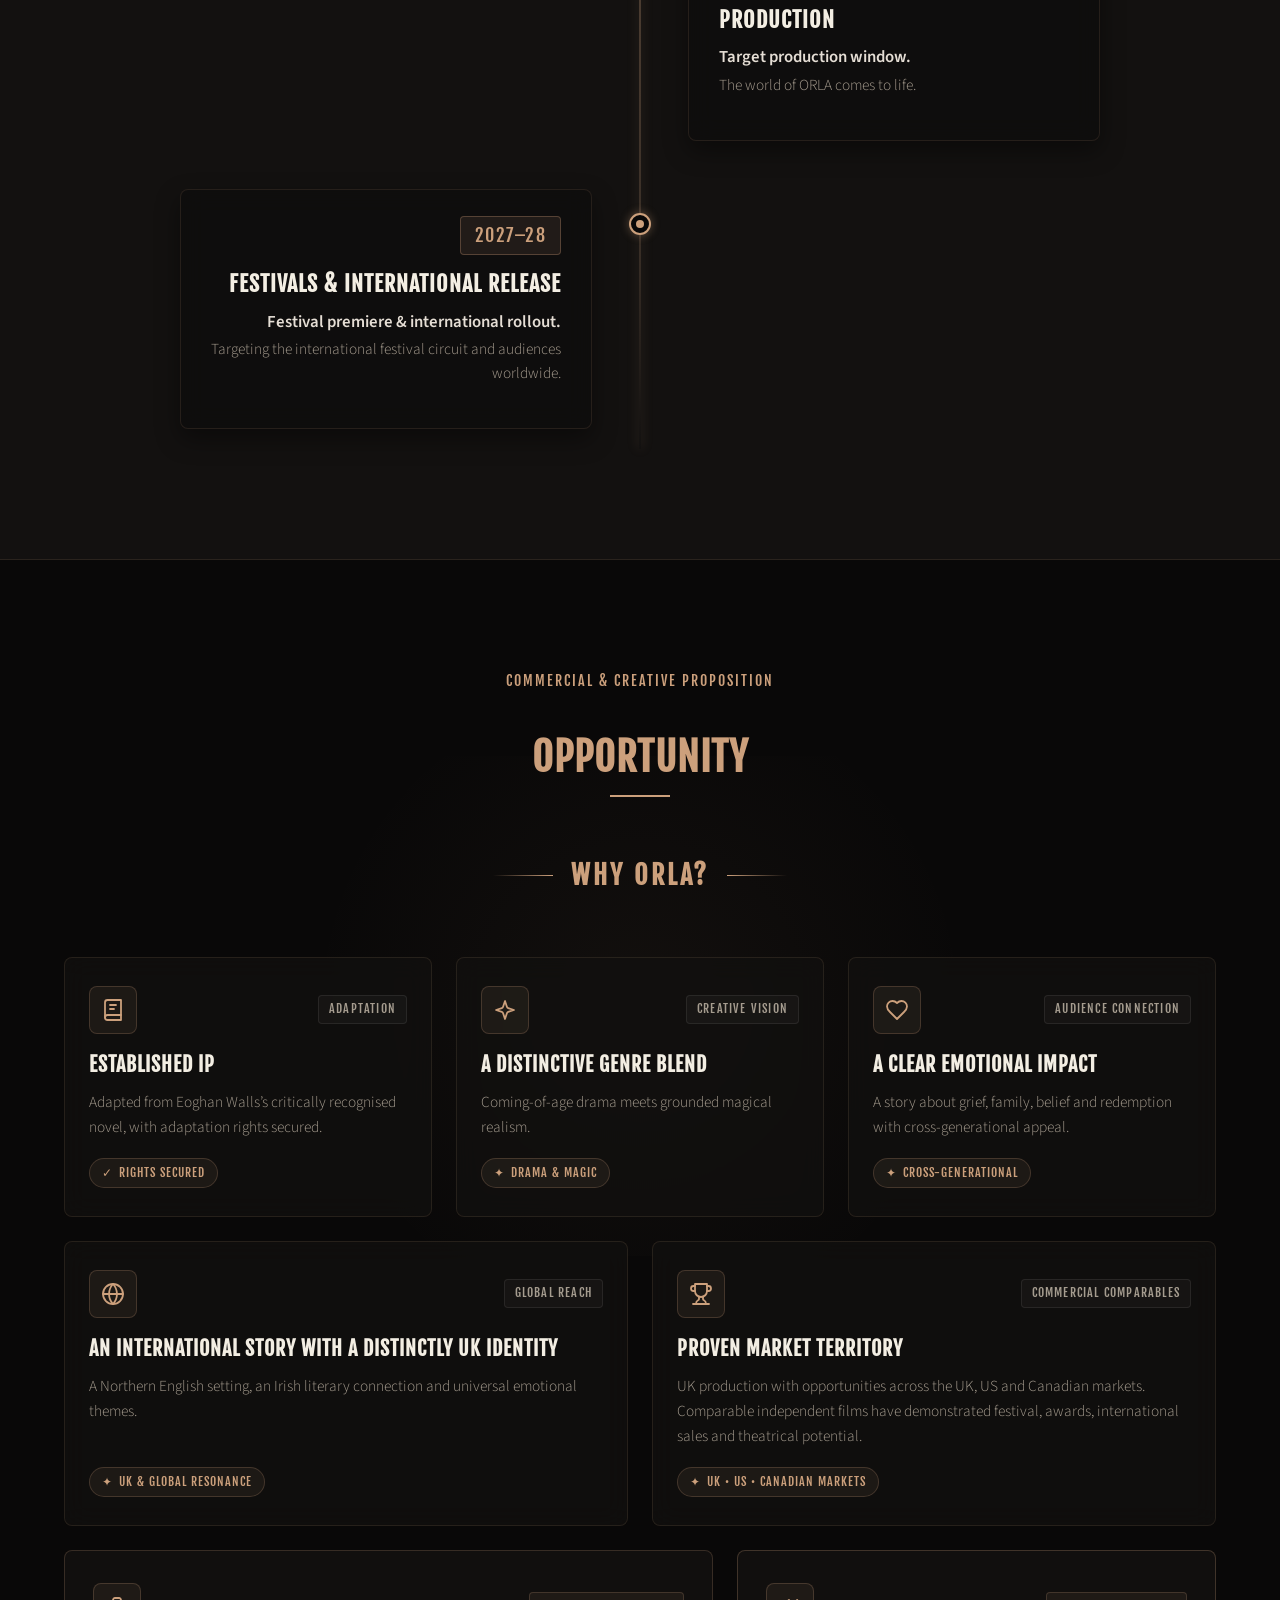
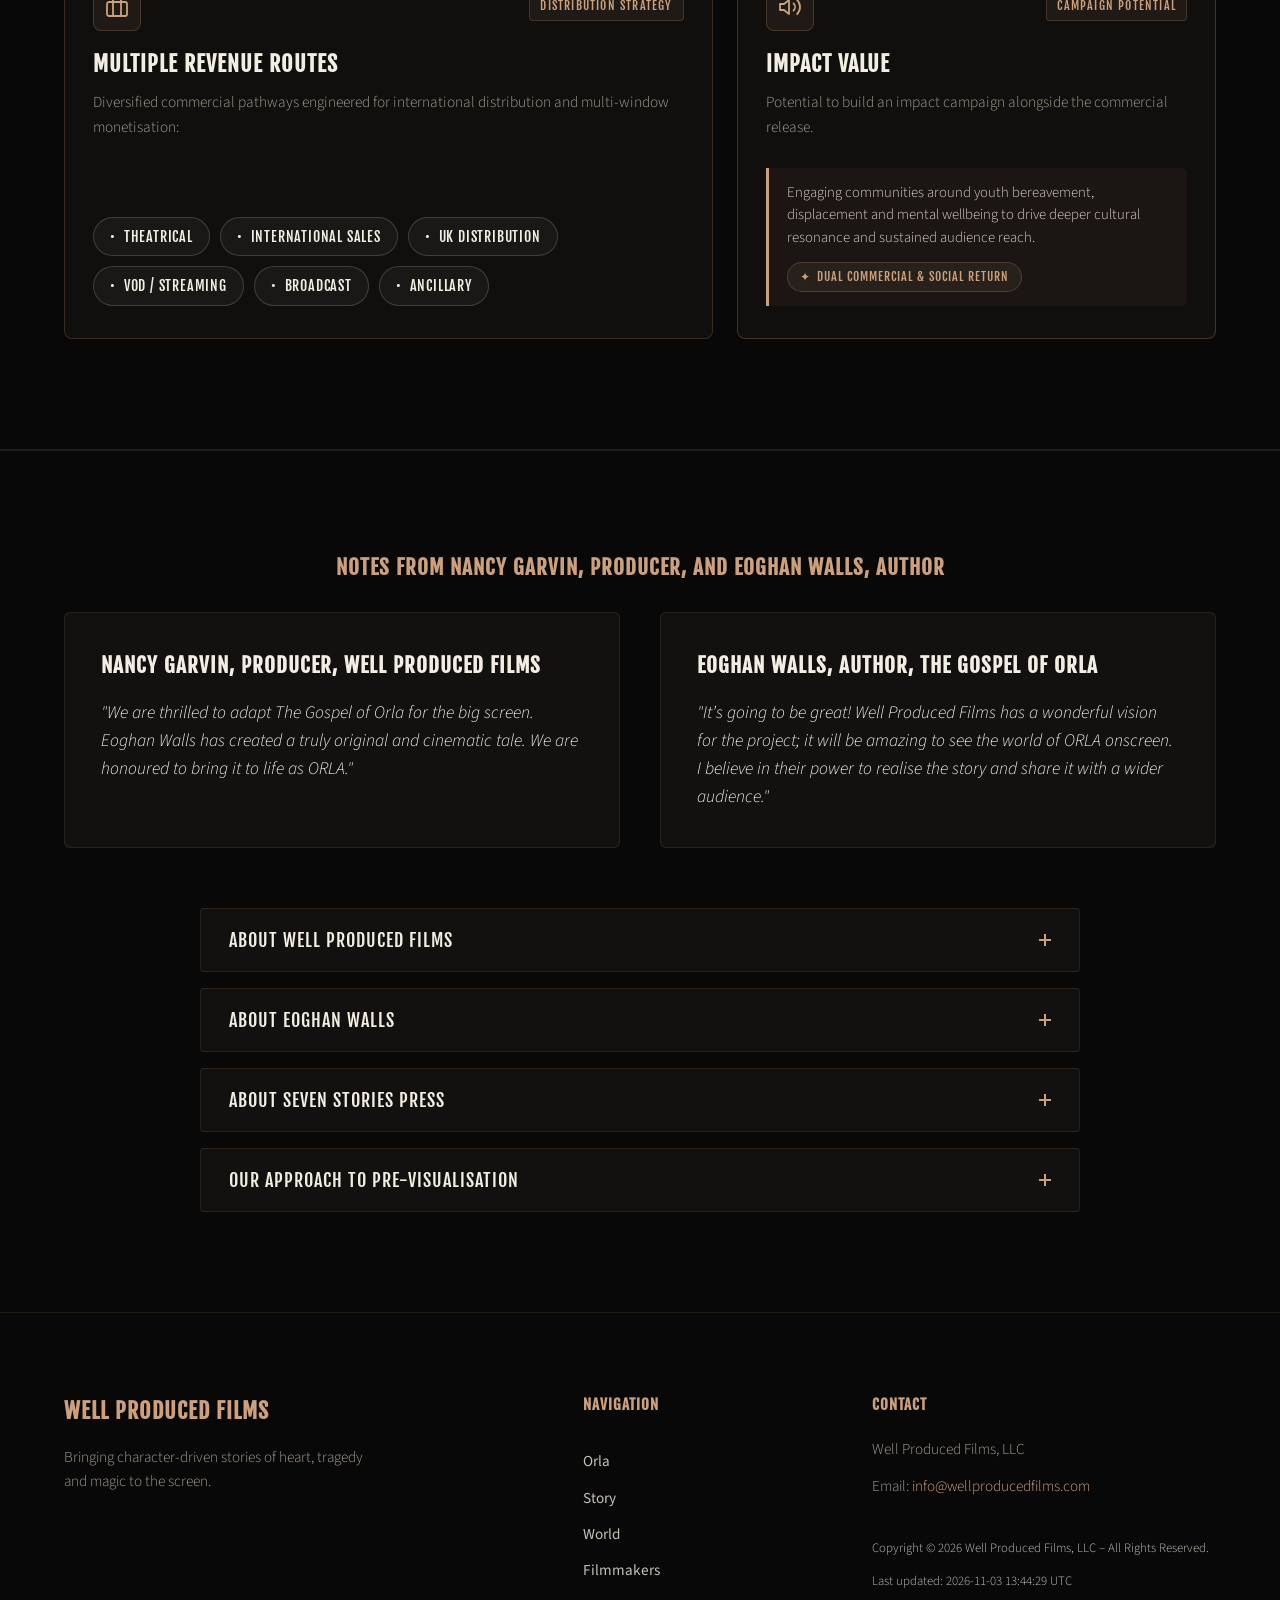
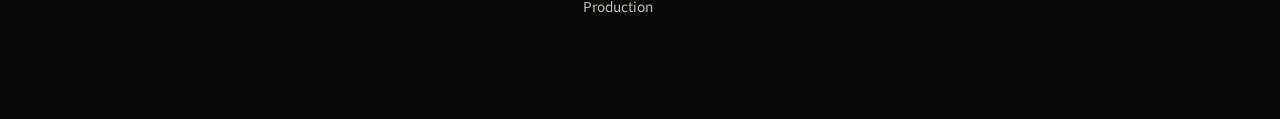
==== commit 892f6251: "Remove Impact / Mission section from main page" ====
--- a/index.html
+++ b/index.html
@@ -34,7 +34,7 @@
   <link rel="preload" as="image" href="images/hero_final.jpeg" fetchpriority="high">
 
   <!-- Stylesheets -->
-  <link rel="stylesheet" href="css/index.css?v=46">
+  <link rel="stylesheet" href="css/index.css?v=42">
 
   <!-- Google tag (gtag.js) -->
   <script async src="https://www.googletagmanager.com/gtag/js?id=G-0G6Q78W4M6"></script>
@@ -1276,13 +1276,13 @@
         <p>Email: <a href="mailto:info@wellproducedfilms.com">info@wellproducedfilms.com</a></p>
         <p class="copyright-text">Copyright &copy; 2026 Well Produced Films, LLC – All Rights Reserved.</p>
         <!-- NOTE FOR FUTURE AGENTS: Because this page is static, ALWAYS update the last-updated timestamp below to the current UTC datetime when saving changes to index.html -->
-        <p class="last-updated-text">Last updated: 2026-11-03 13:57:05 UTC</p>
+        <p class="last-updated-text">Last updated: 2026-11-03 13:44:29 UTC</p>
       </div>
     </div>
   </footer>
 
   <!-- Javascript Application -->
-  <script src="js/app.js?v=29"></script>
+  <script src="js/app.js?v=26"></script>
 </body>
 
 </html>
--- a/css/index.css
+++ b/css/index.css
@@ -929,8 +929,6 @@
   height: 100%;
 }
 
-
-
 .world-slide {
   position: absolute;
   top: 0;
@@ -1055,36 +1053,6 @@
 
 .world-next-btn {
   right: 20px;
-}
-
-/* Gently pulsing circle effect over the right navigation button */
-@keyframes worldBtnPulse {
-  0% {
-    transform: translateY(-50%) scale(0.95);
-    box-shadow: 0 0 0 0 rgba(204, 160, 124, 0.65);
-    border-color: rgba(204, 160, 124, 0.85);
-  }
-  60% {
-    transform: translateY(-50%) scale(1.08);
-    box-shadow: 0 0 0 16px rgba(204, 160, 124, 0);
-    border-color: rgba(204, 160, 124, 1);
-  }
-  100% {
-    transform: translateY(-50%) scale(0.95);
-    box-shadow: 0 0 0 0 rgba(204, 160, 124, 0);
-    border-color: rgba(204, 160, 124, 0.85);
-  }
-}
-
-.world-next-btn.pulse-circle {
-  animation: worldBtnPulse 2s cubic-bezier(0.4, 0, 0.6, 1) infinite;
-  opacity: 1;
-}
-
-@media (prefers-reduced-motion: reduce) {
-  .world-next-btn.pulse-circle {
-    animation: none !important;
-  }
 }
 
 /* Pagination Controls */
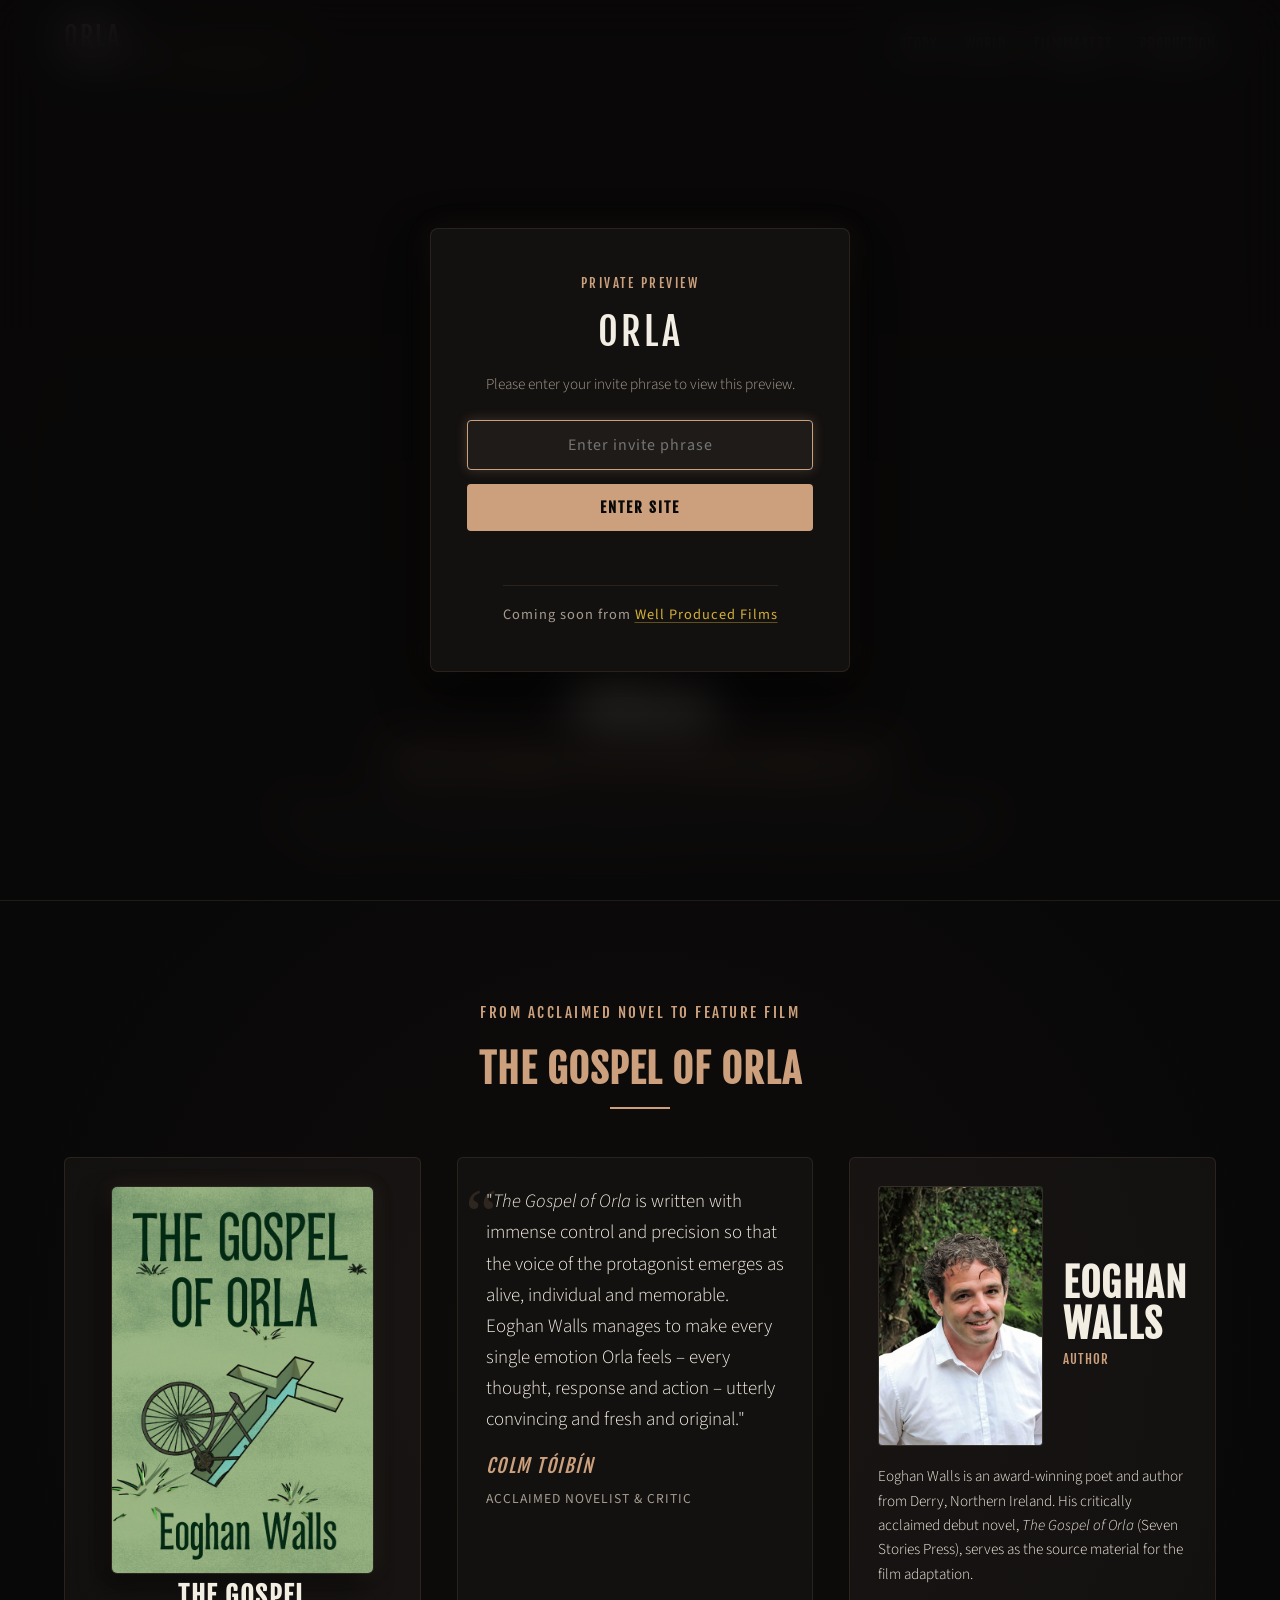
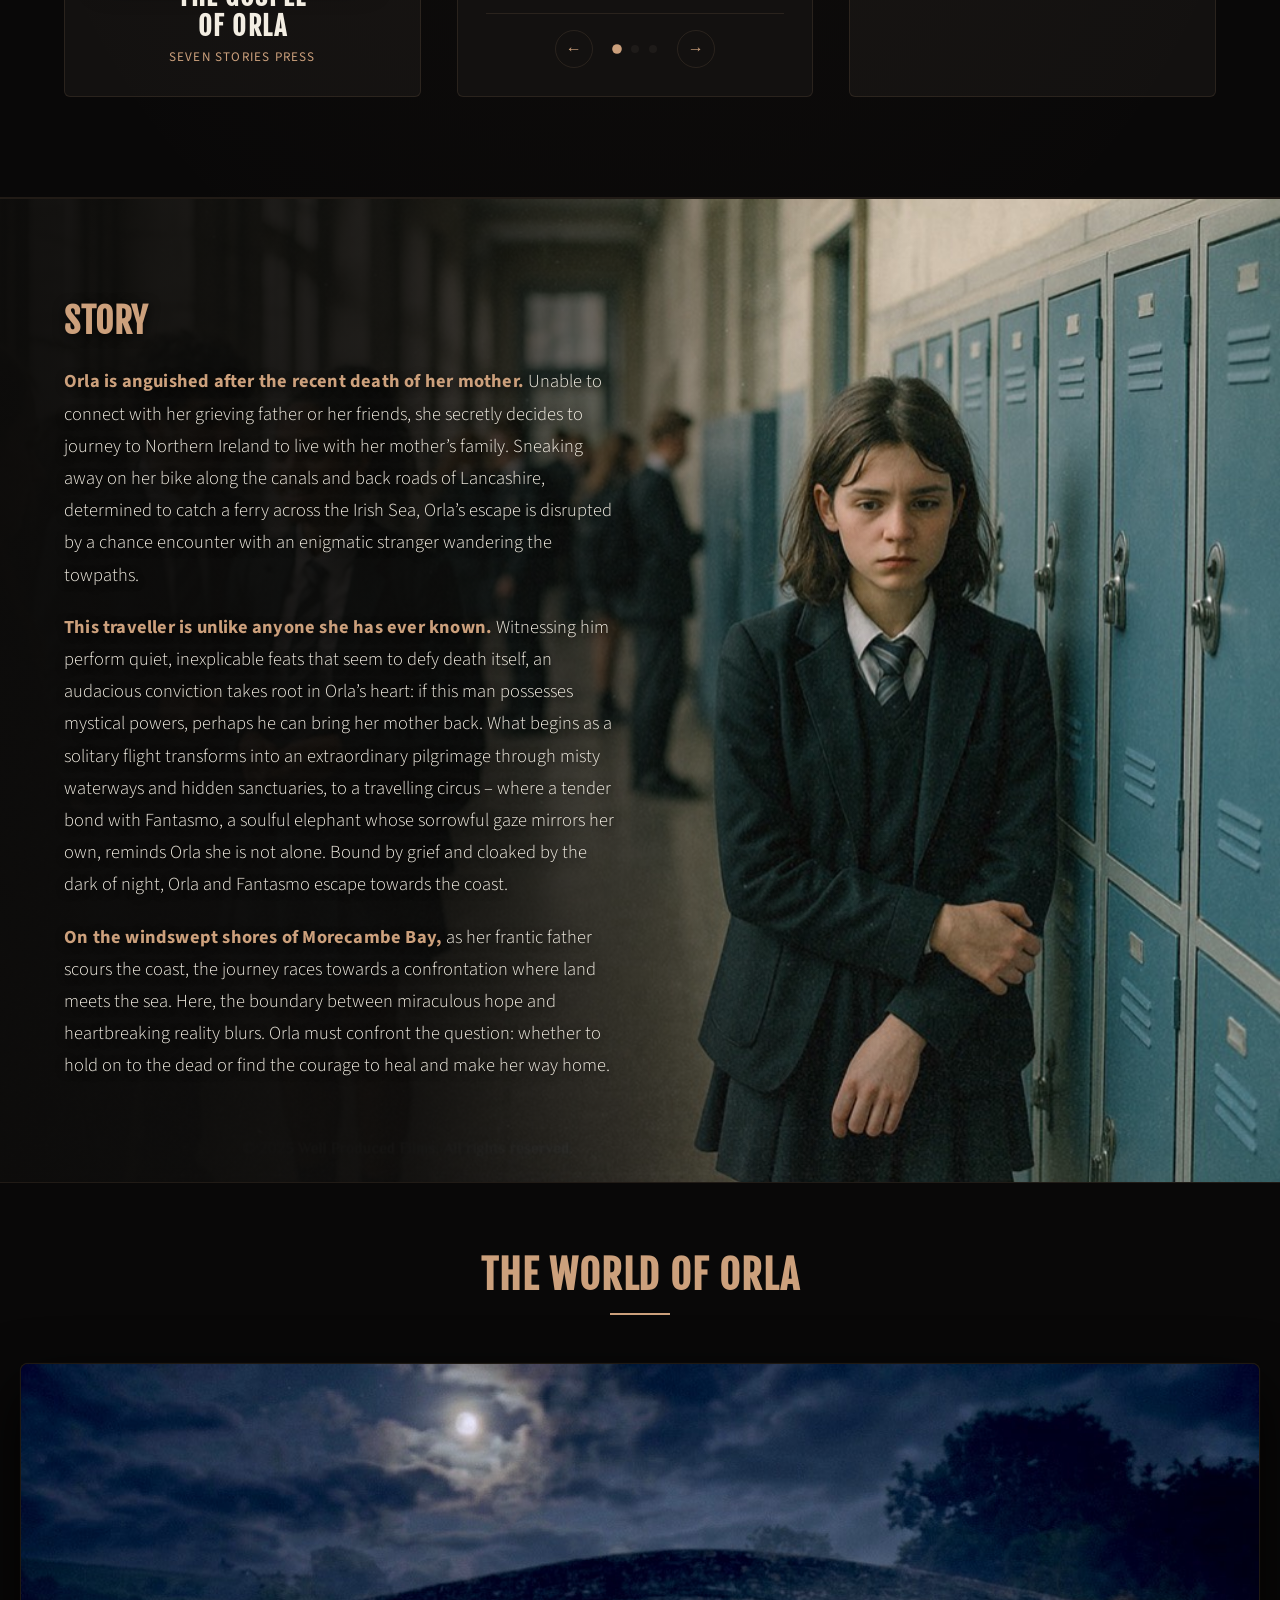
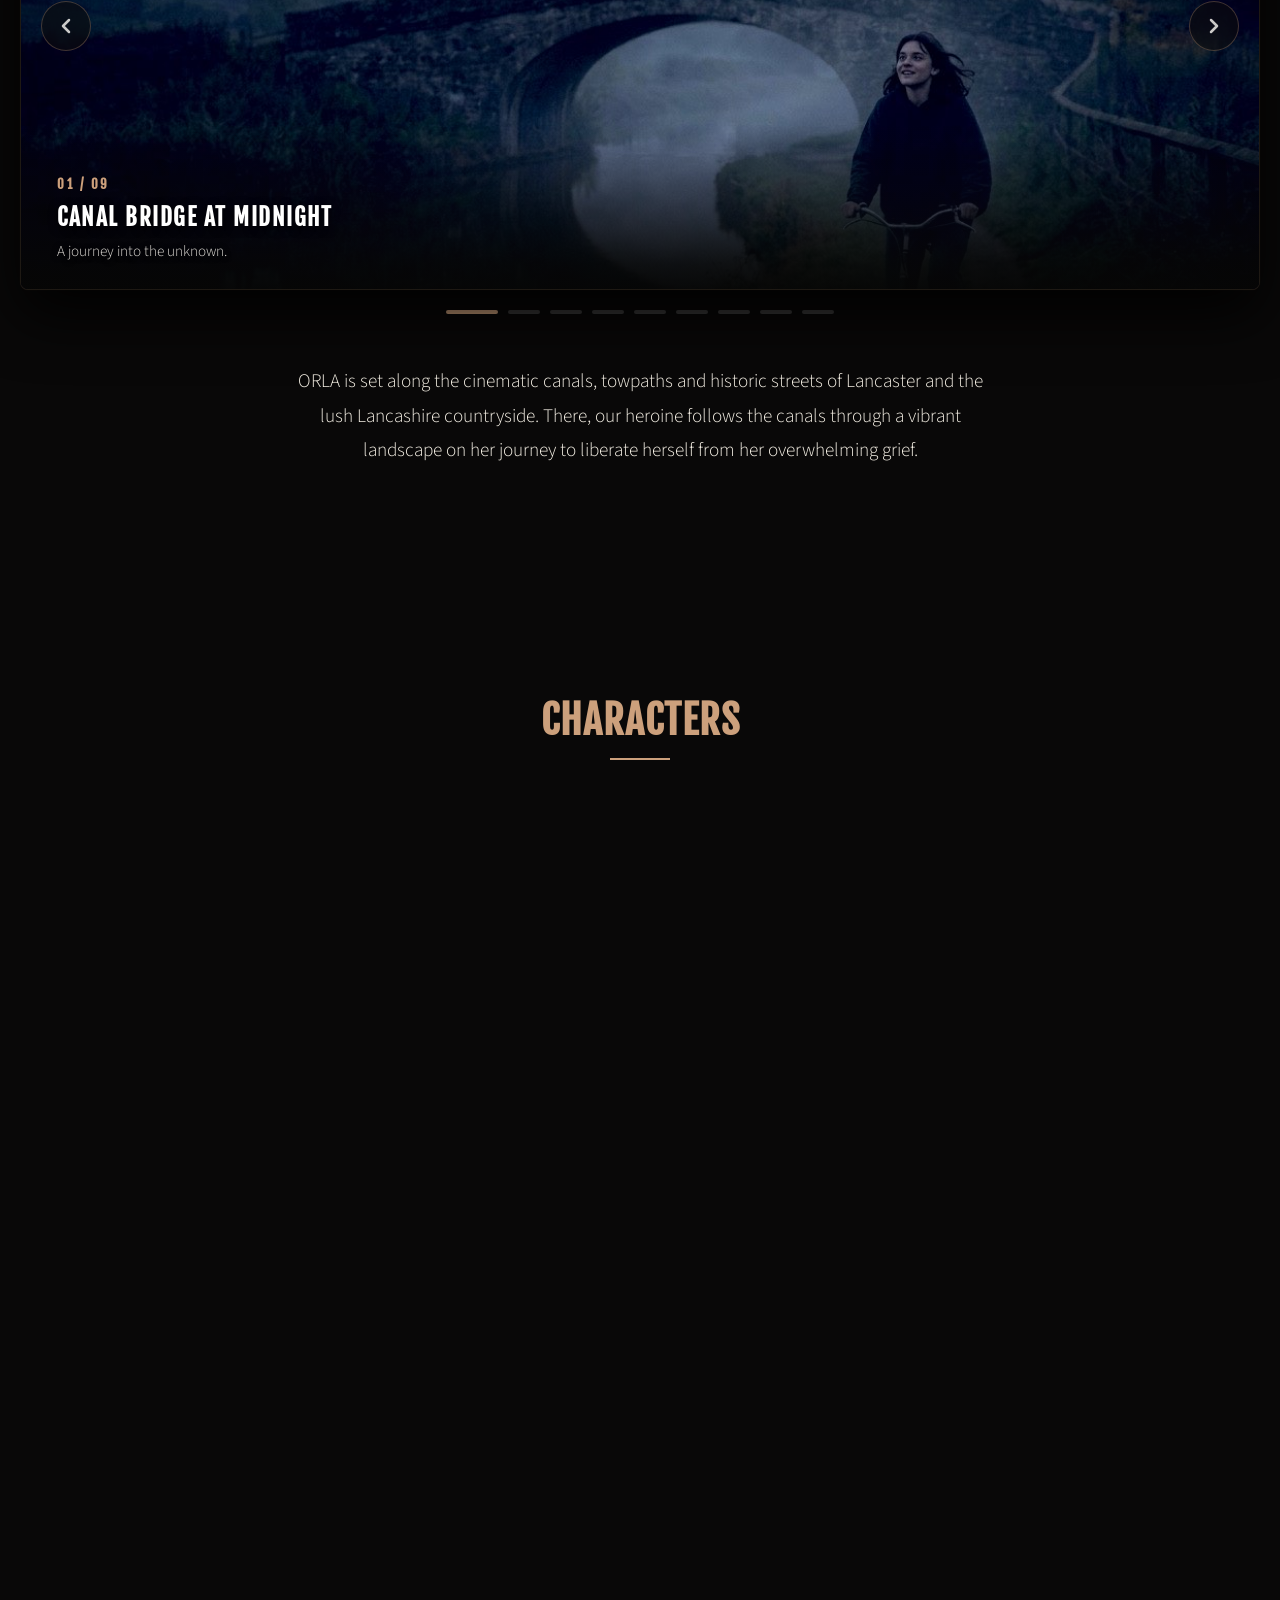
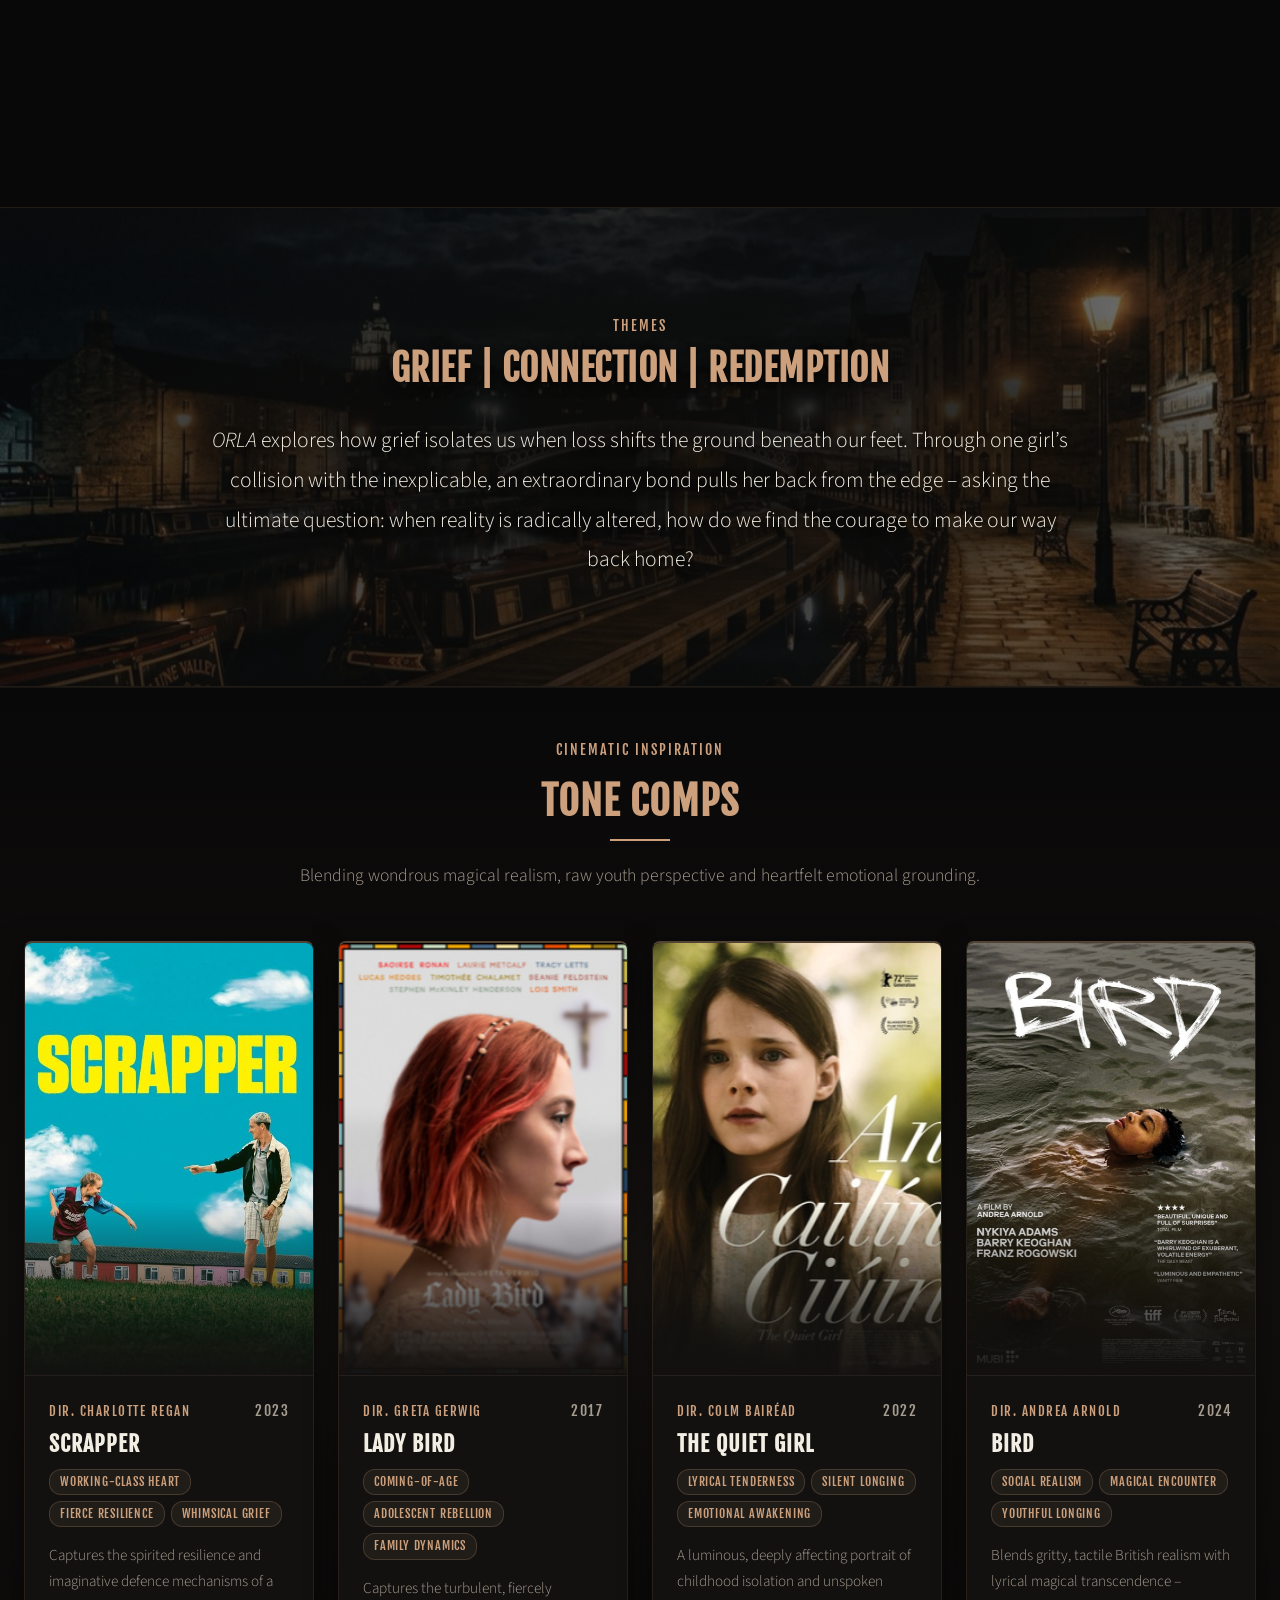
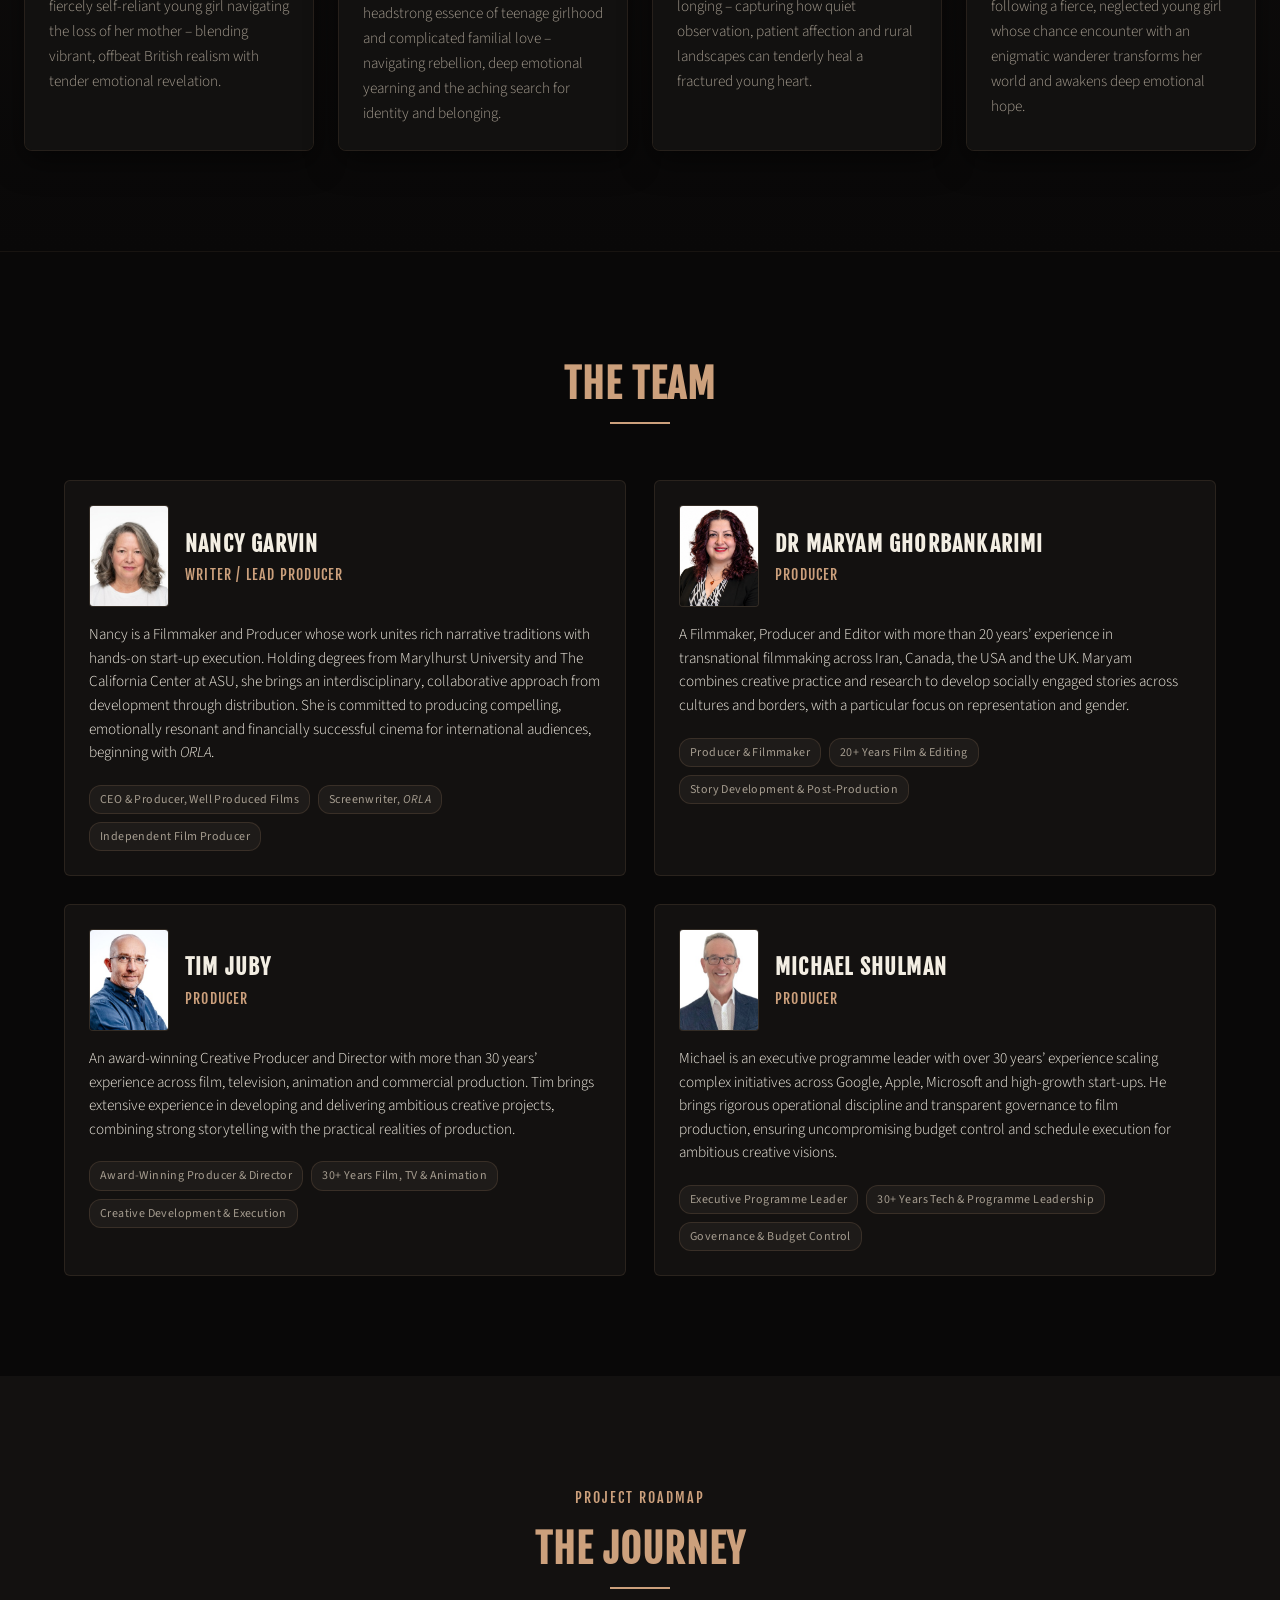
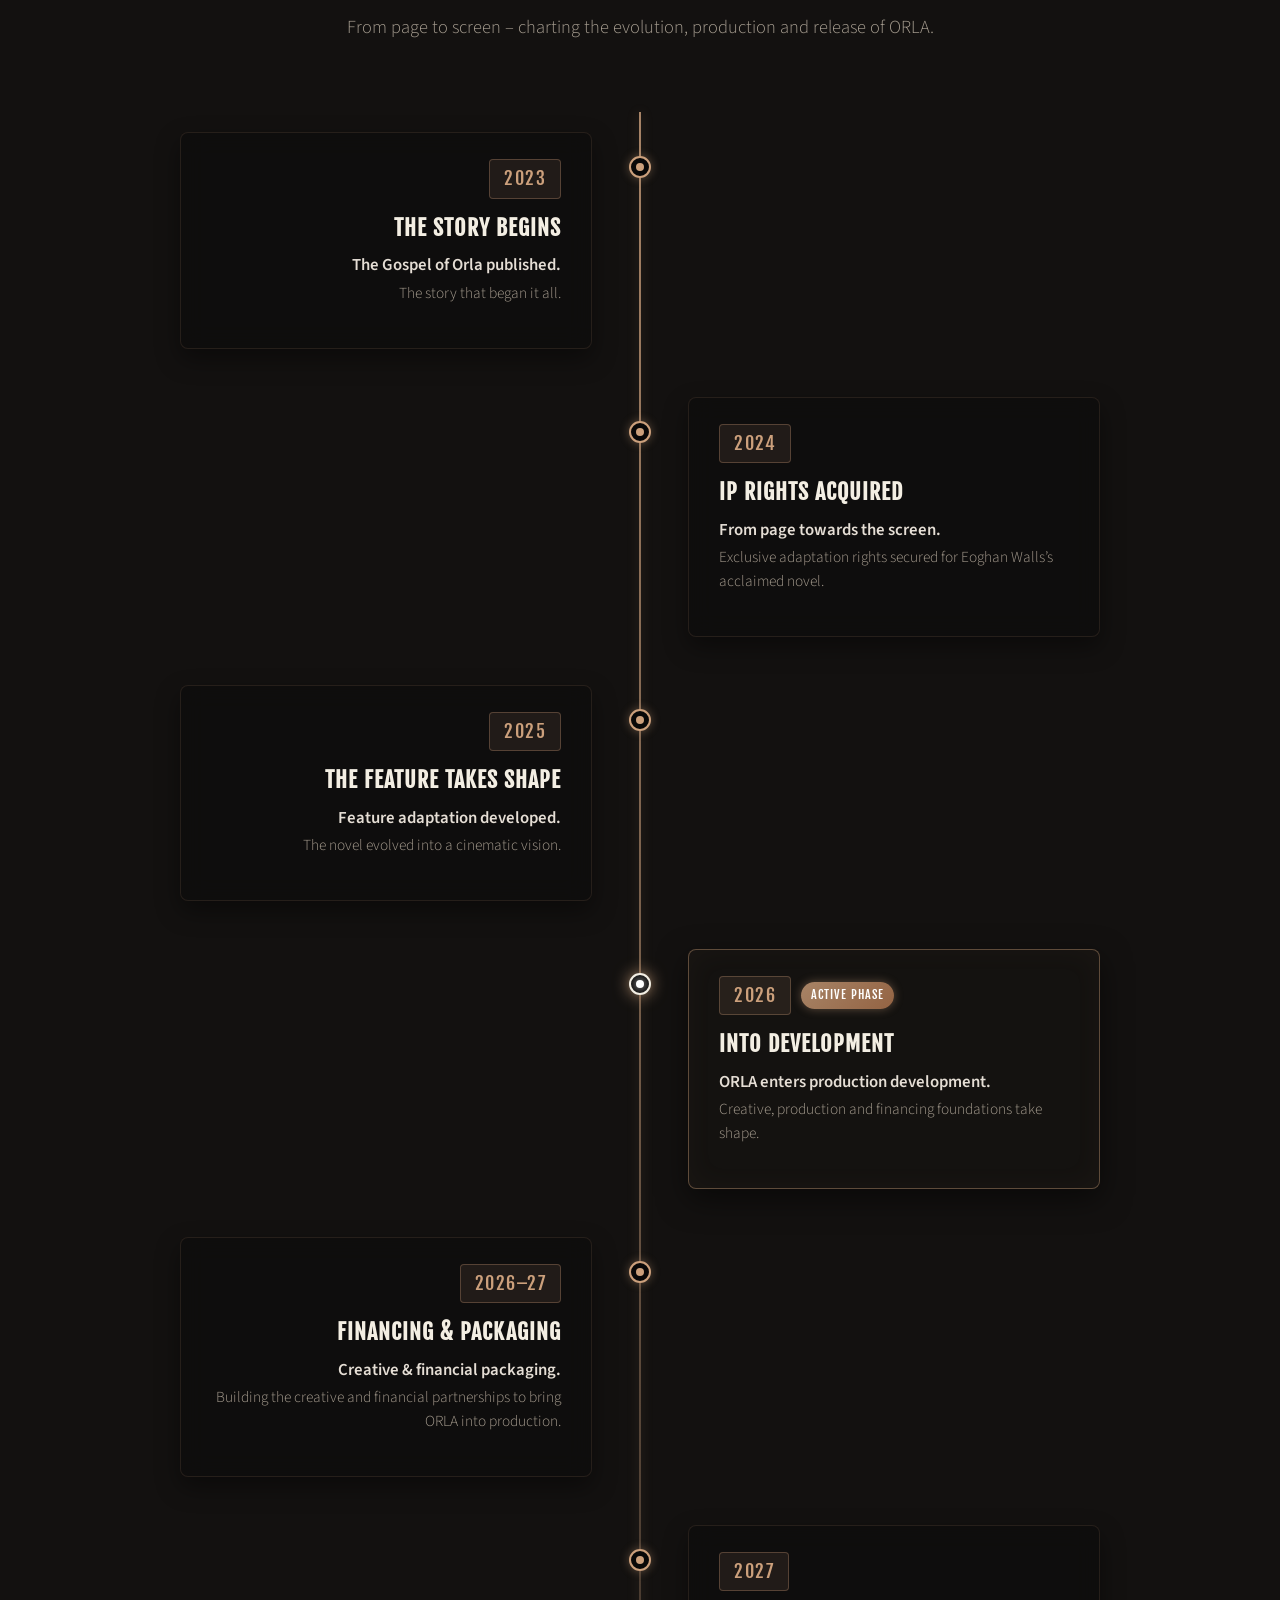
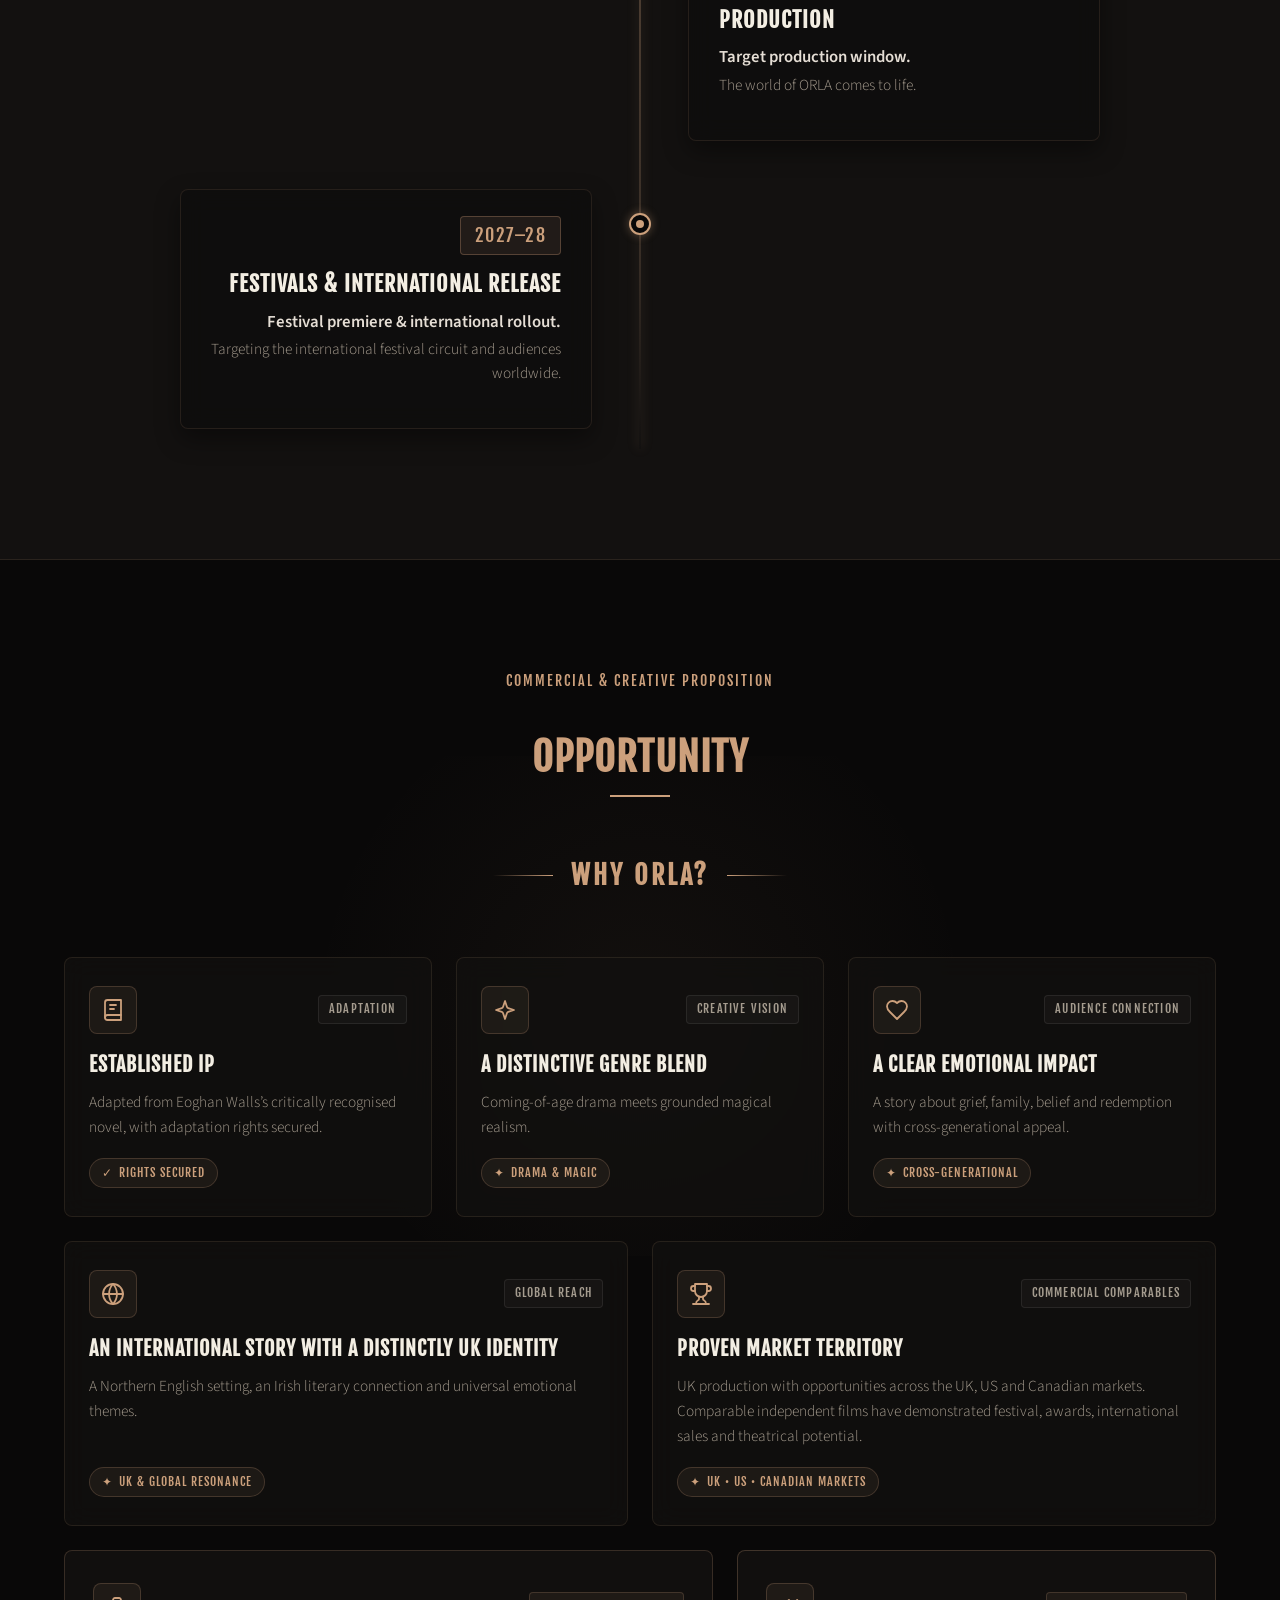
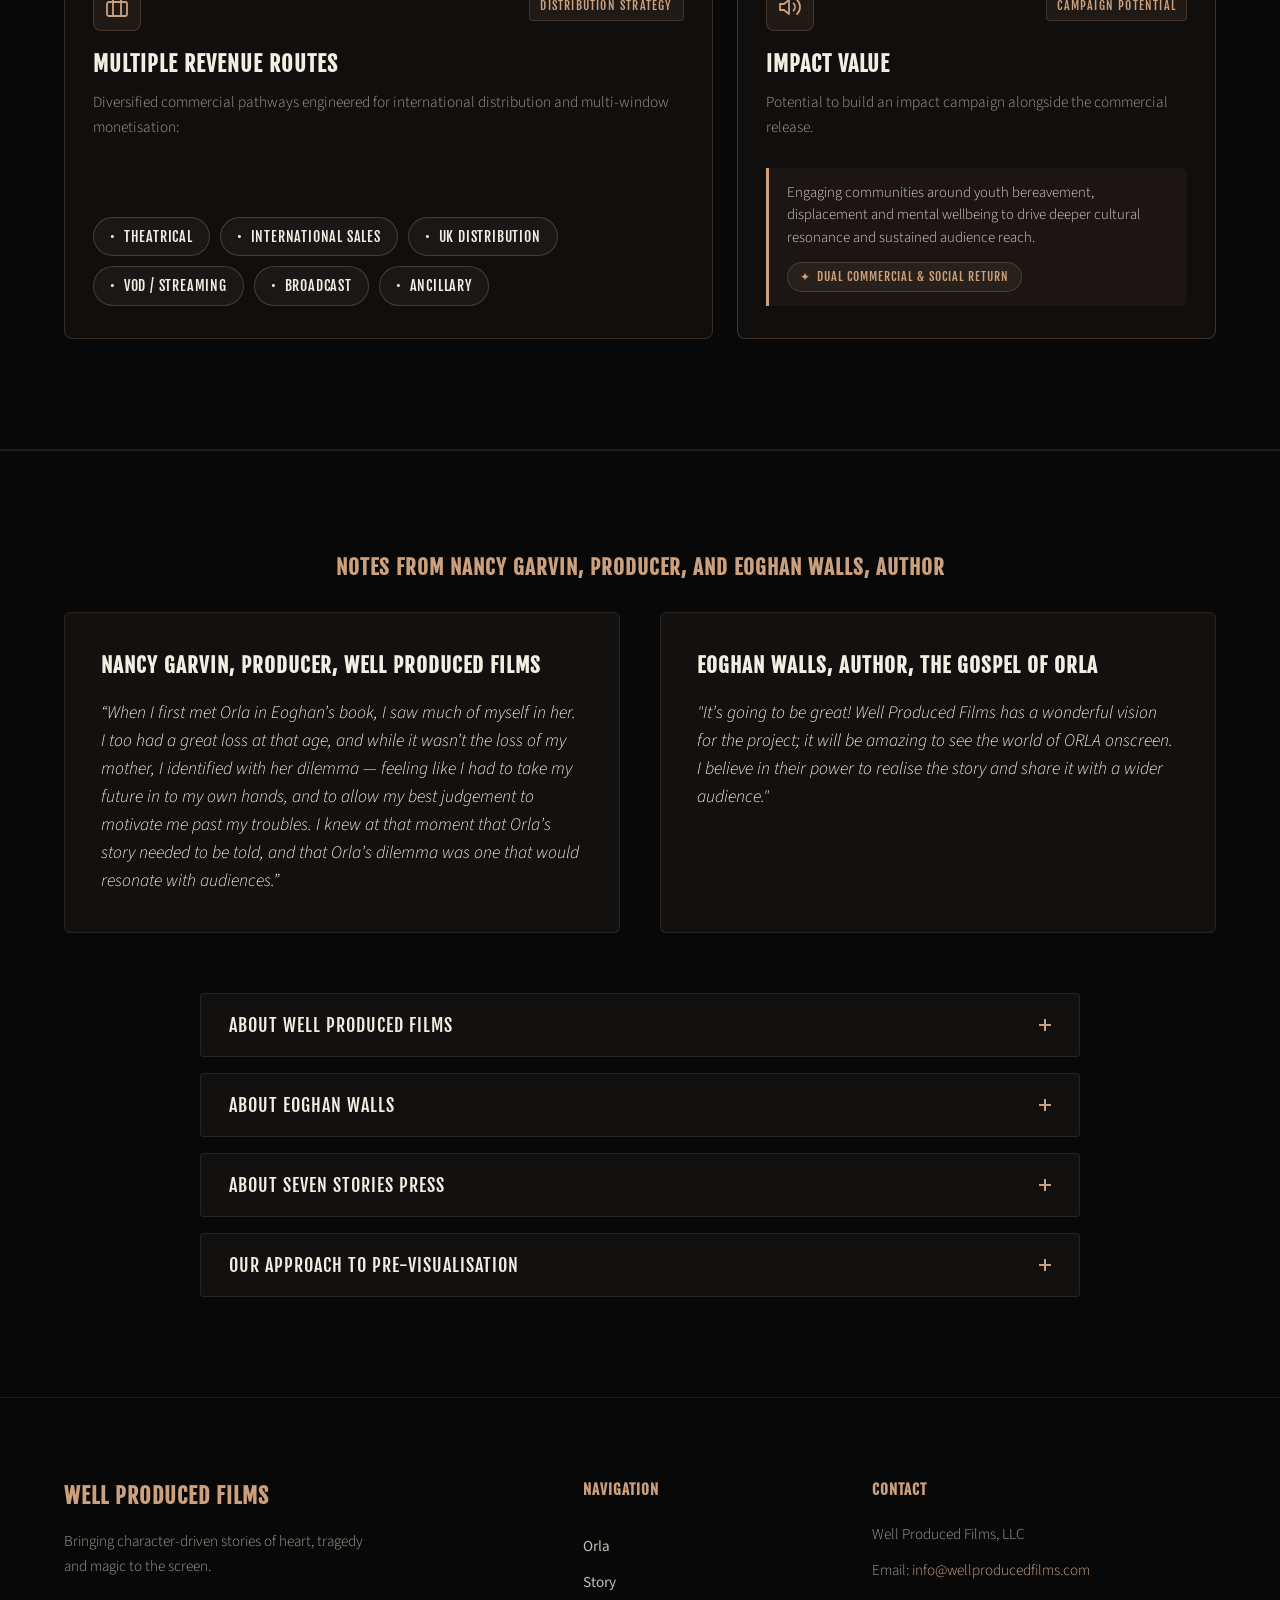
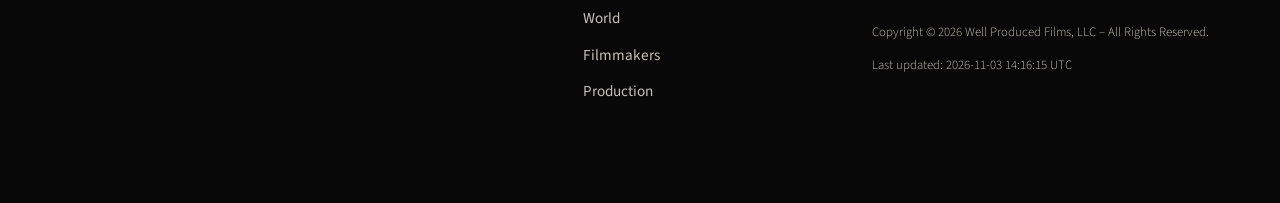
==== commit e16eaa52: "Update Nancy Garvin closing quote in Notes from Filmmakers section" ====
--- a/index.html
+++ b/index.html
@@ -34,7 +34,7 @@
   <link rel="preload" as="image" href="images/hero_final.jpeg" fetchpriority="high">
 
   <!-- Stylesheets -->
-  <link rel="stylesheet" href="css/index.css?v=42">
+  <link rel="stylesheet" href="css/index.css?v=46">
 
   <!-- Google tag (gtag.js) -->
   <script async src="https://www.googletagmanager.com/gtag/js?id=G-0G6Q78W4M6"></script>
@@ -1107,8 +1107,7 @@
         <div class="note-block">
           <h3 class="note-title">Nancy Garvin, Producer, Well Produced Films</h3>
           <blockquote class="note-quote">
-            "We are thrilled to adapt <em>The Gospel of Orla</em> for the big screen. Eoghan Walls has created a truly
-            original and cinematic tale. We are honoured to bring it to life as ORLA."
+            &ldquo;When I first met Orla in Eoghan&rsquo;s book, I saw much of myself in her. I too had a great loss at that age, and while it wasn&rsquo;t the loss of my mother, I identified with her dilemma &mdash; feeling like I had to take my future in to my own hands, and to allow my best judgement to motivate me past my troubles. I knew at that moment that Orla&rsquo;s story needed to be told, and that Orla&rsquo;s dilemma was one that would resonate with audiences.&rdquo;
           </blockquote>
         </div>
 
@@ -1276,13 +1275,13 @@
         <p>Email: <a href="mailto:info@wellproducedfilms.com">info@wellproducedfilms.com</a></p>
         <p class="copyright-text">Copyright &copy; 2026 Well Produced Films, LLC – All Rights Reserved.</p>
         <!-- NOTE FOR FUTURE AGENTS: Because this page is static, ALWAYS update the last-updated timestamp below to the current UTC datetime when saving changes to index.html -->
-        <p class="last-updated-text">Last updated: 2026-11-03 13:44:29 UTC</p>
+        <p class="last-updated-text">Last updated: 2026-11-03 14:16:15 UTC</p>
       </div>
     </div>
   </footer>
 
   <!-- Javascript Application -->
-  <script src="js/app.js?v=26"></script>
+  <script src="js/app.js?v=29"></script>
 </body>
 
 </html>
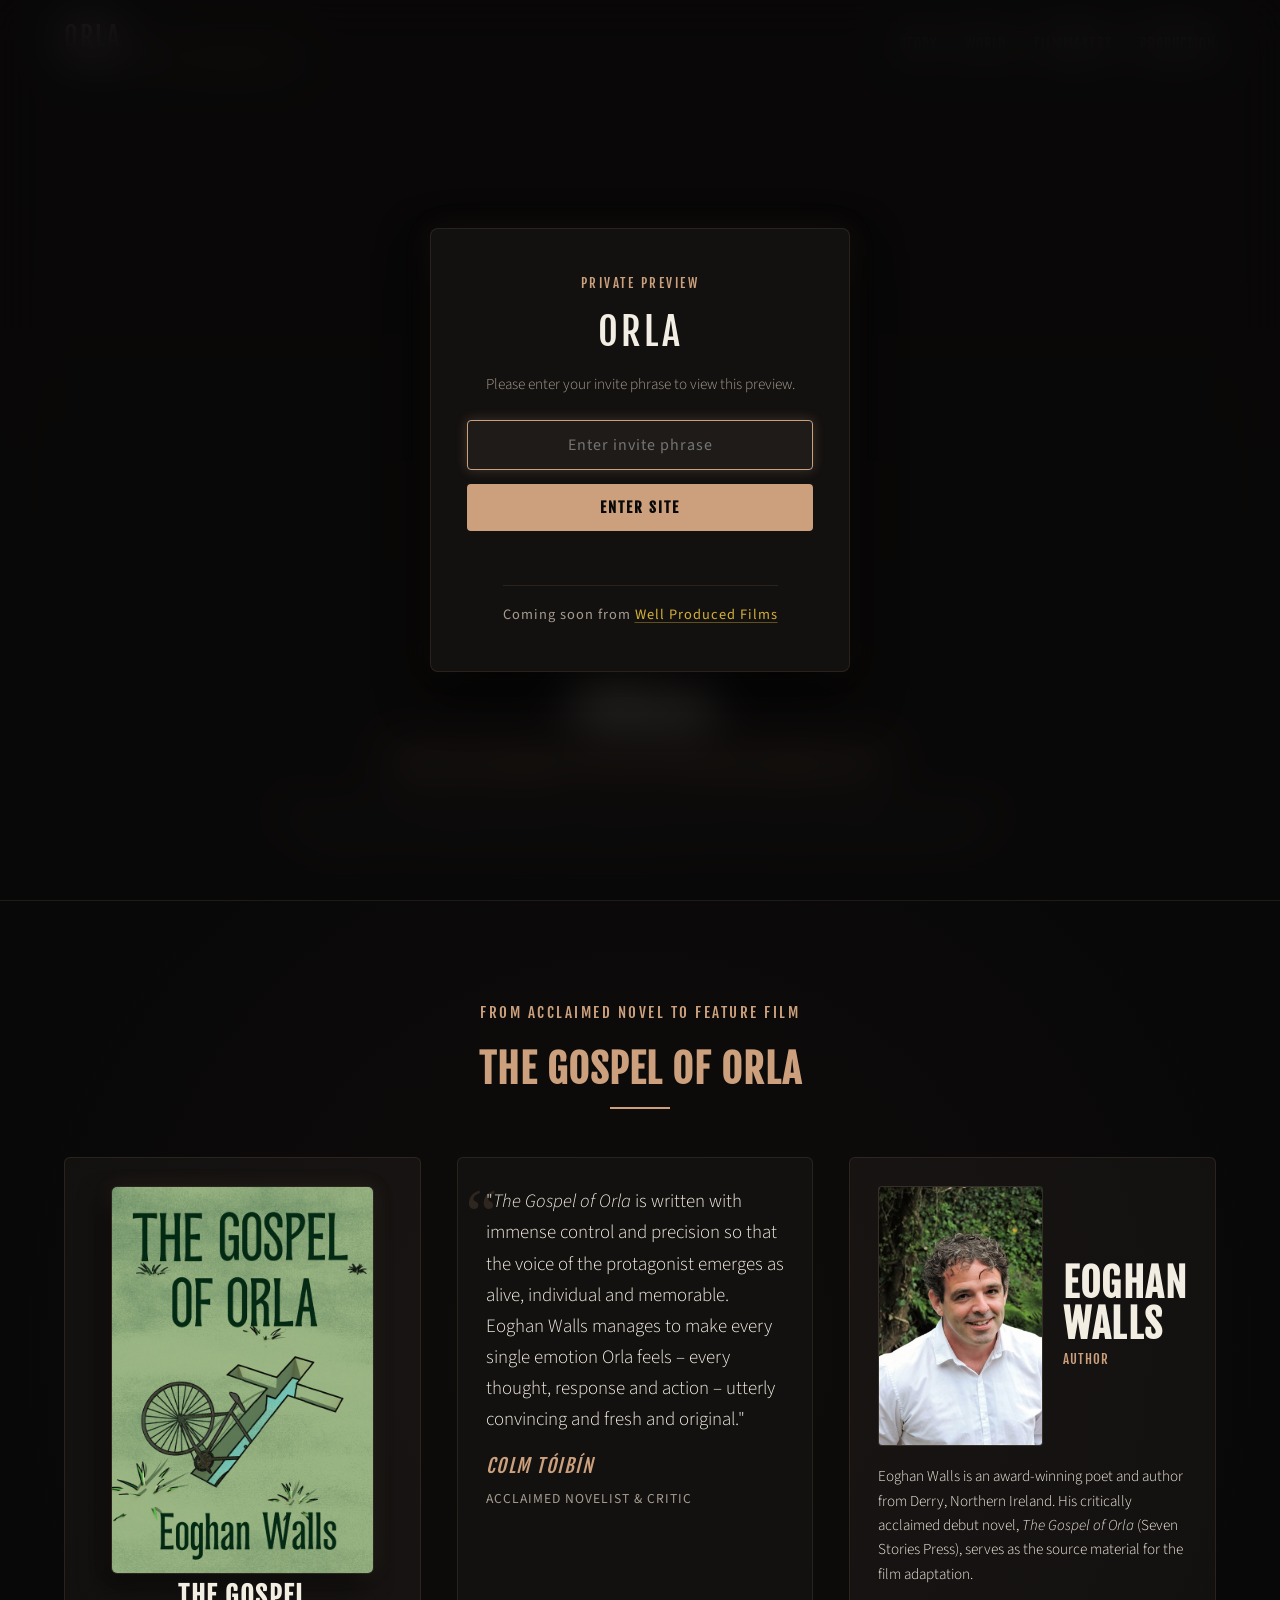
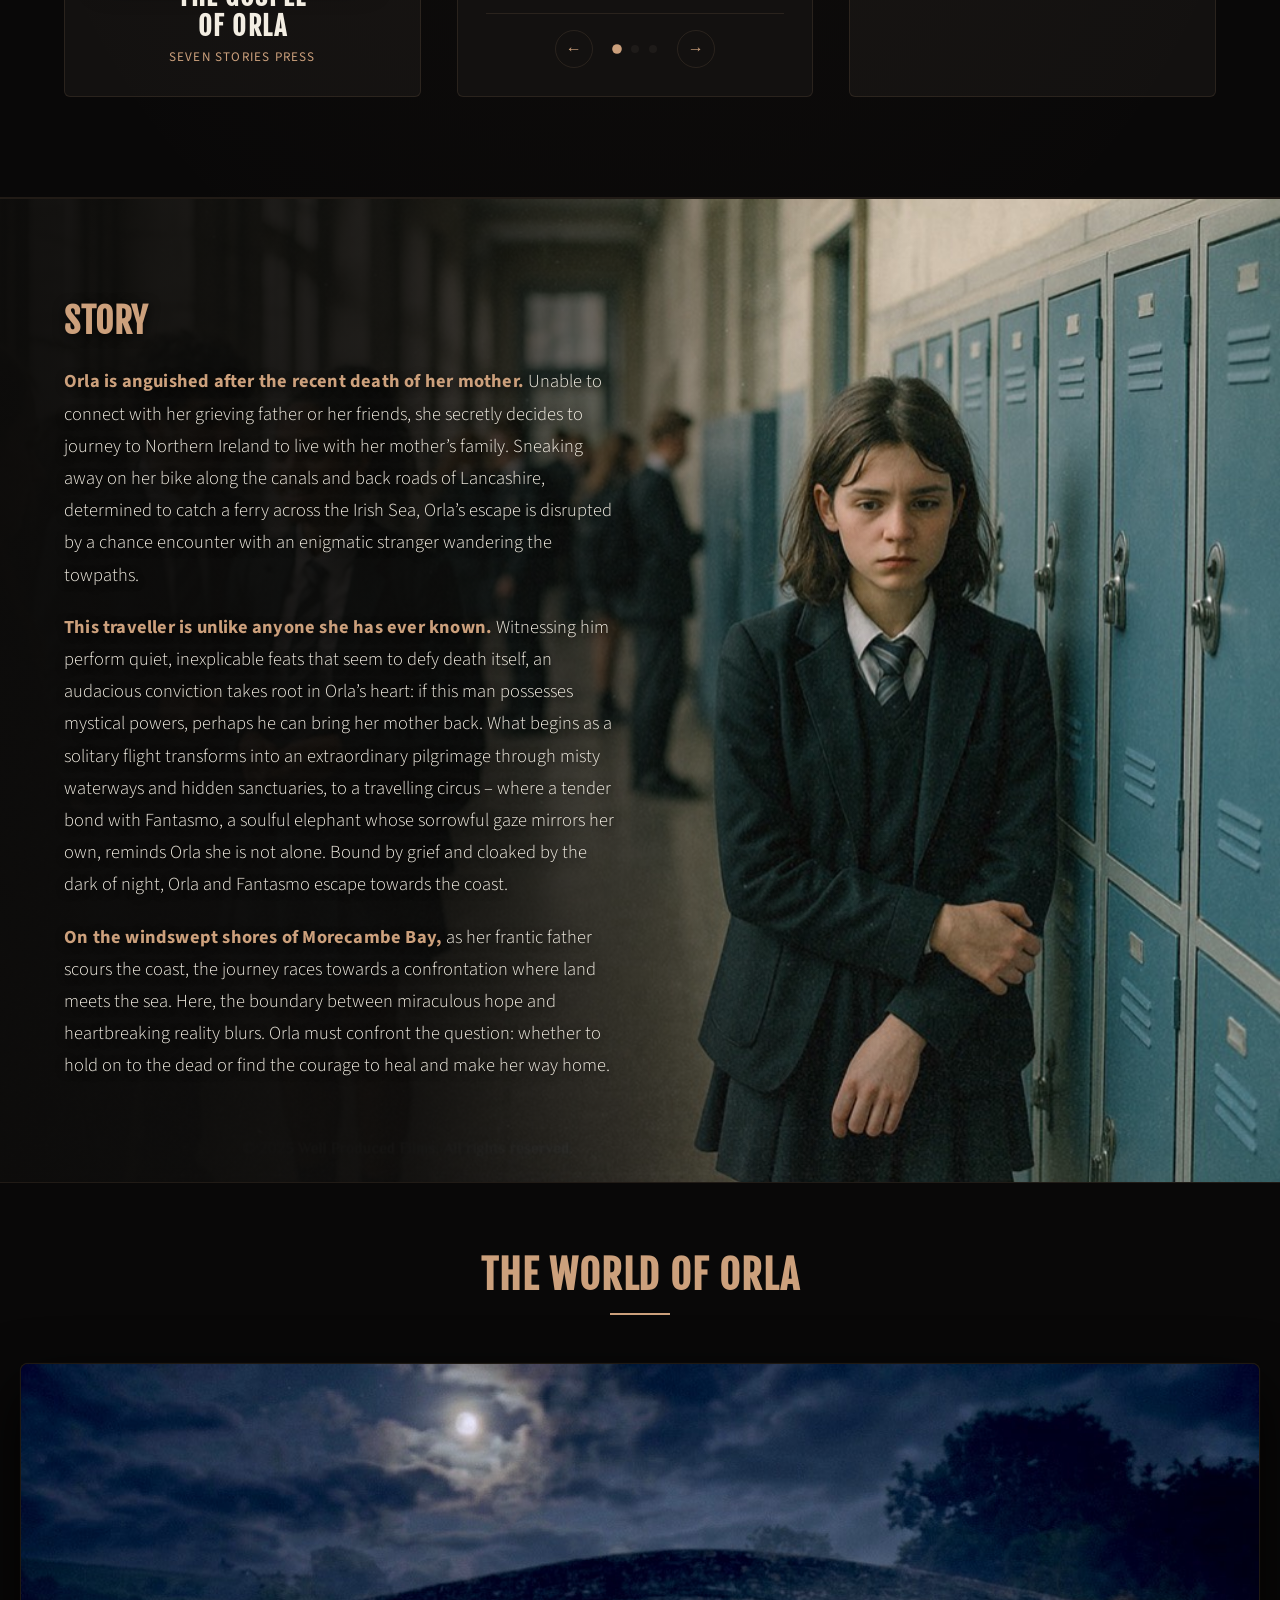
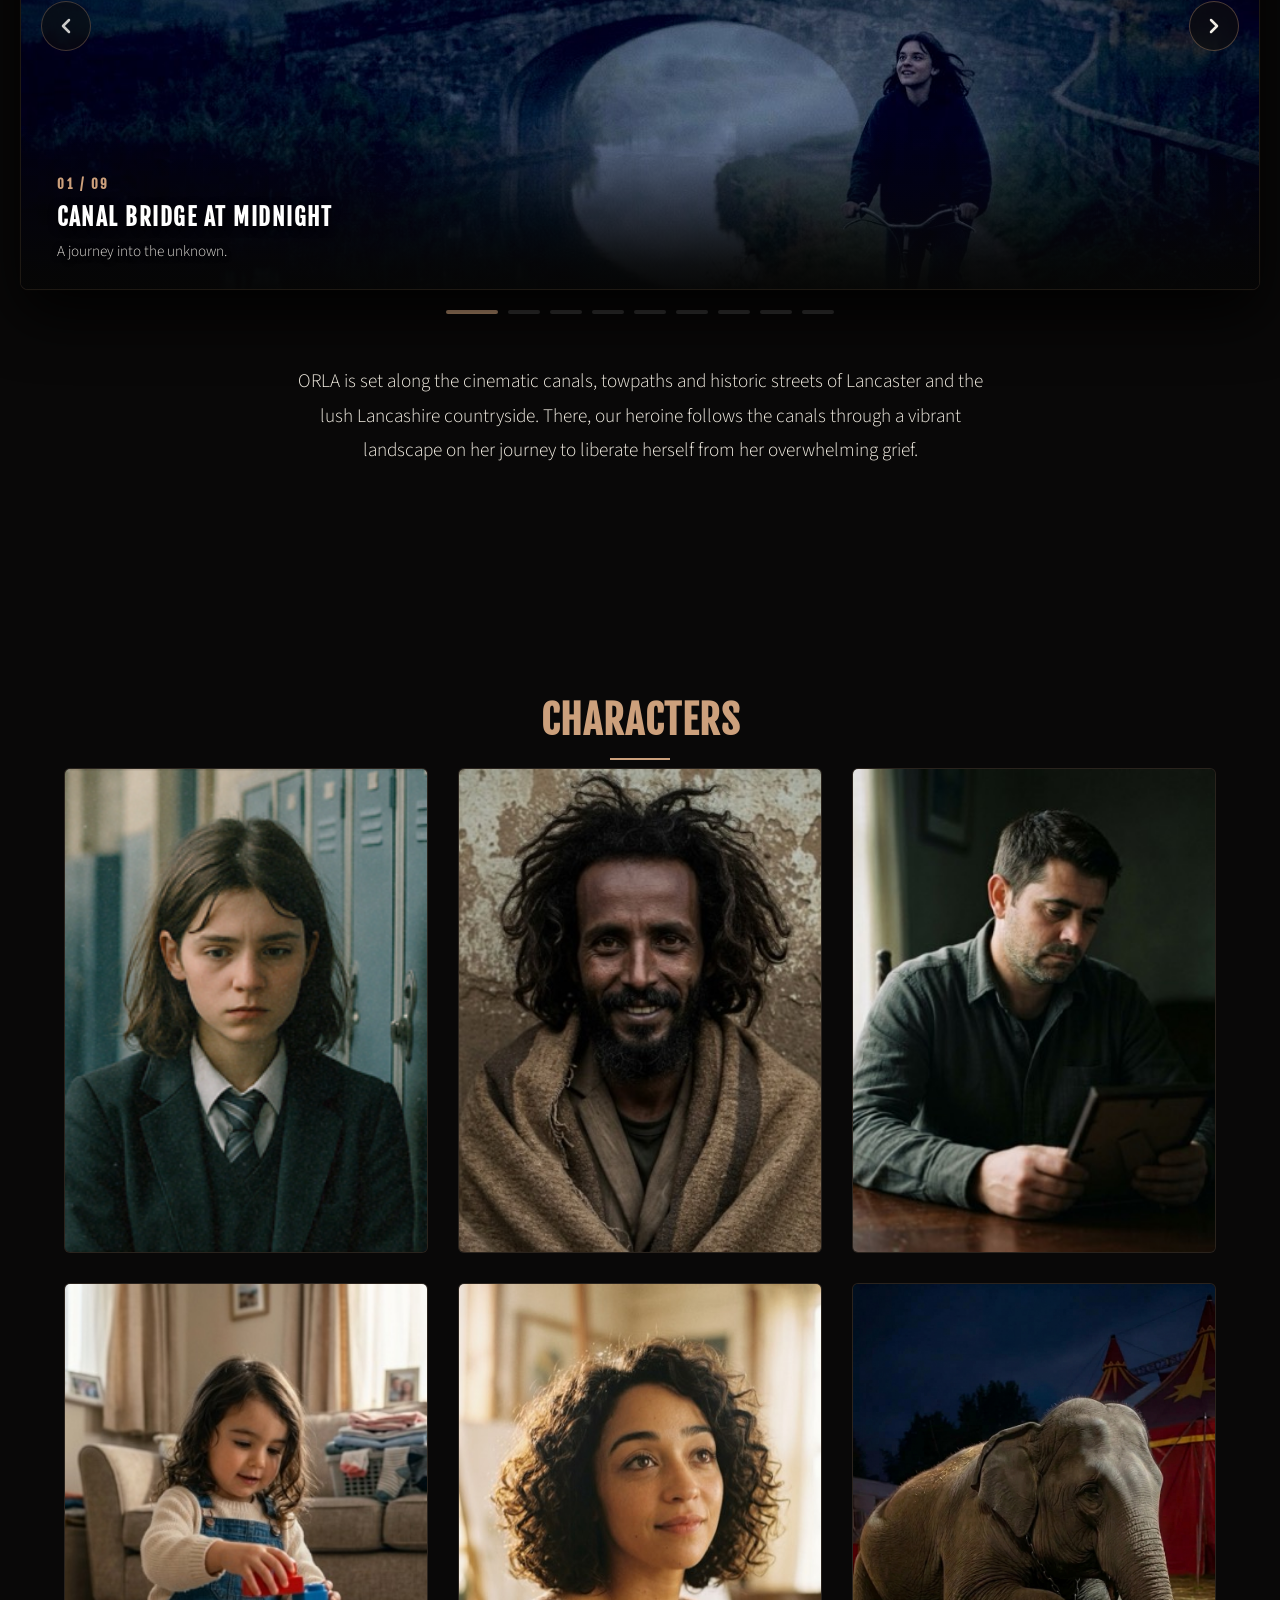
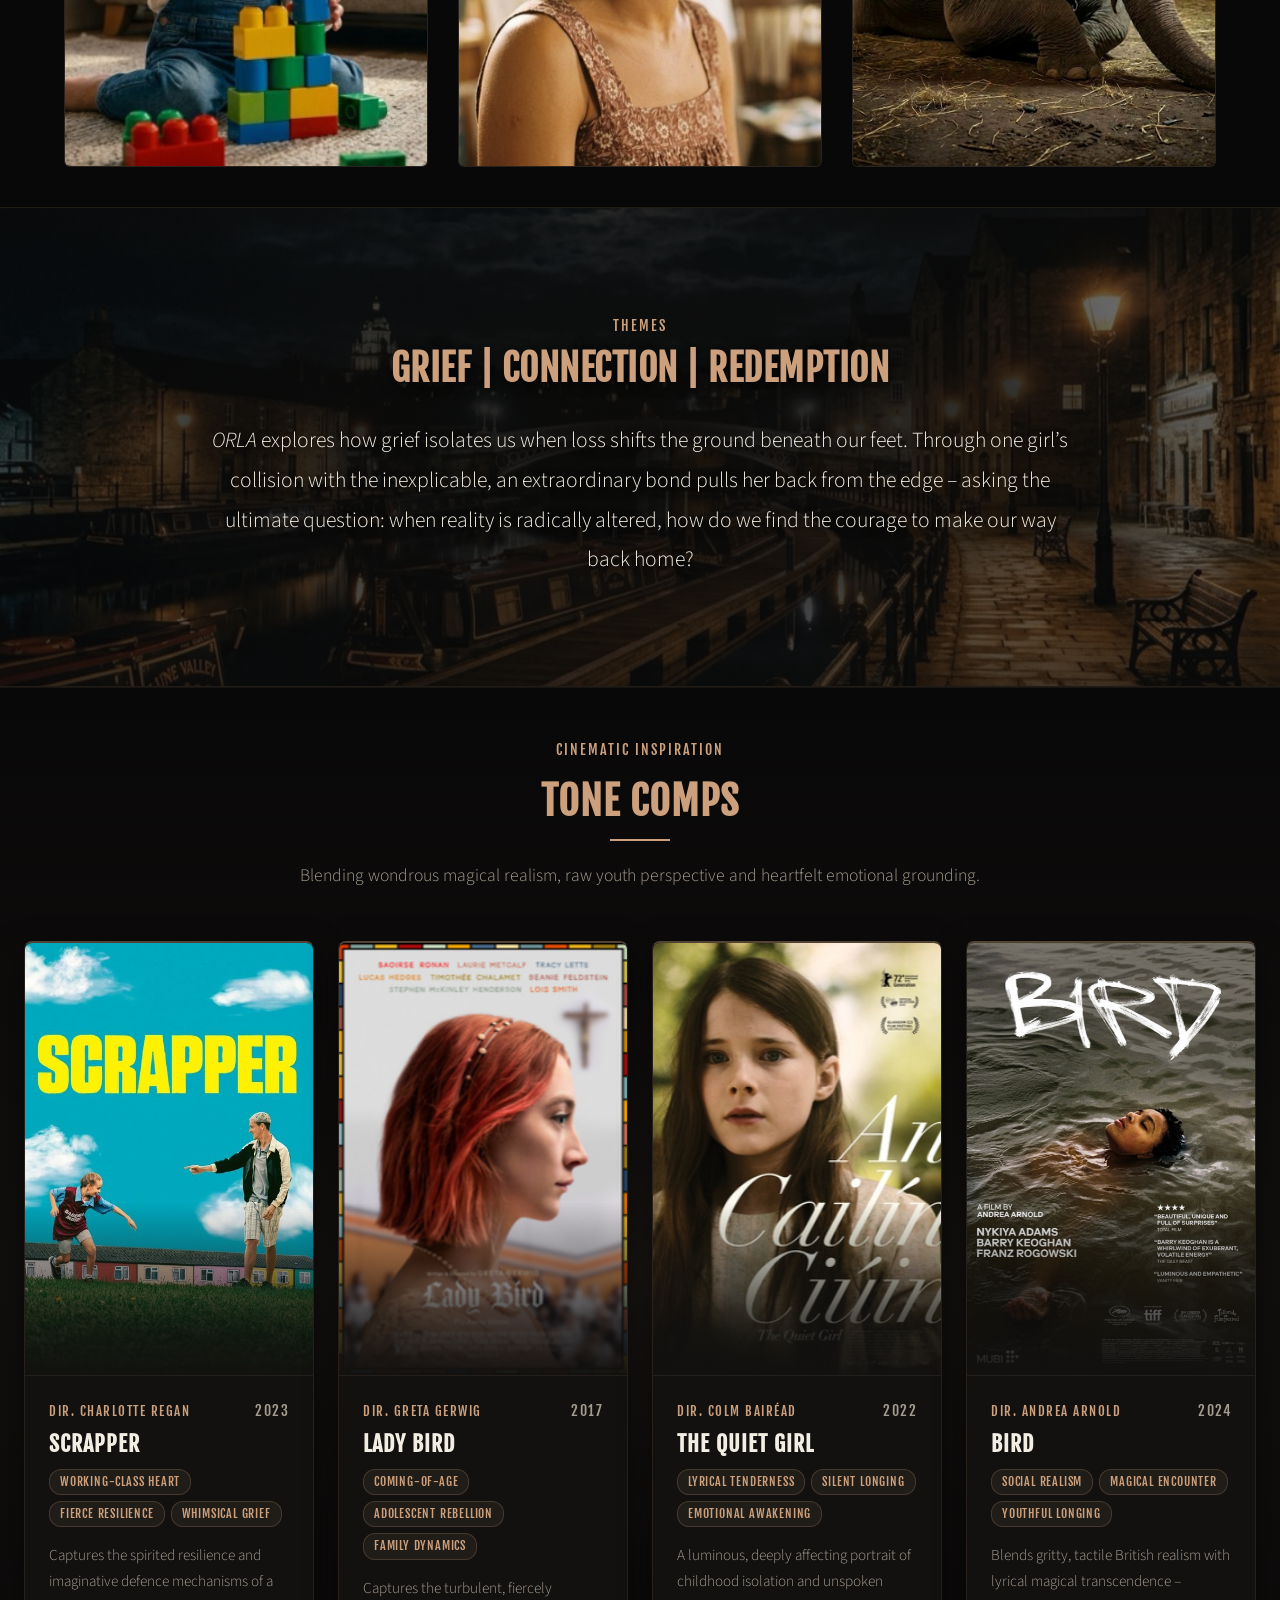
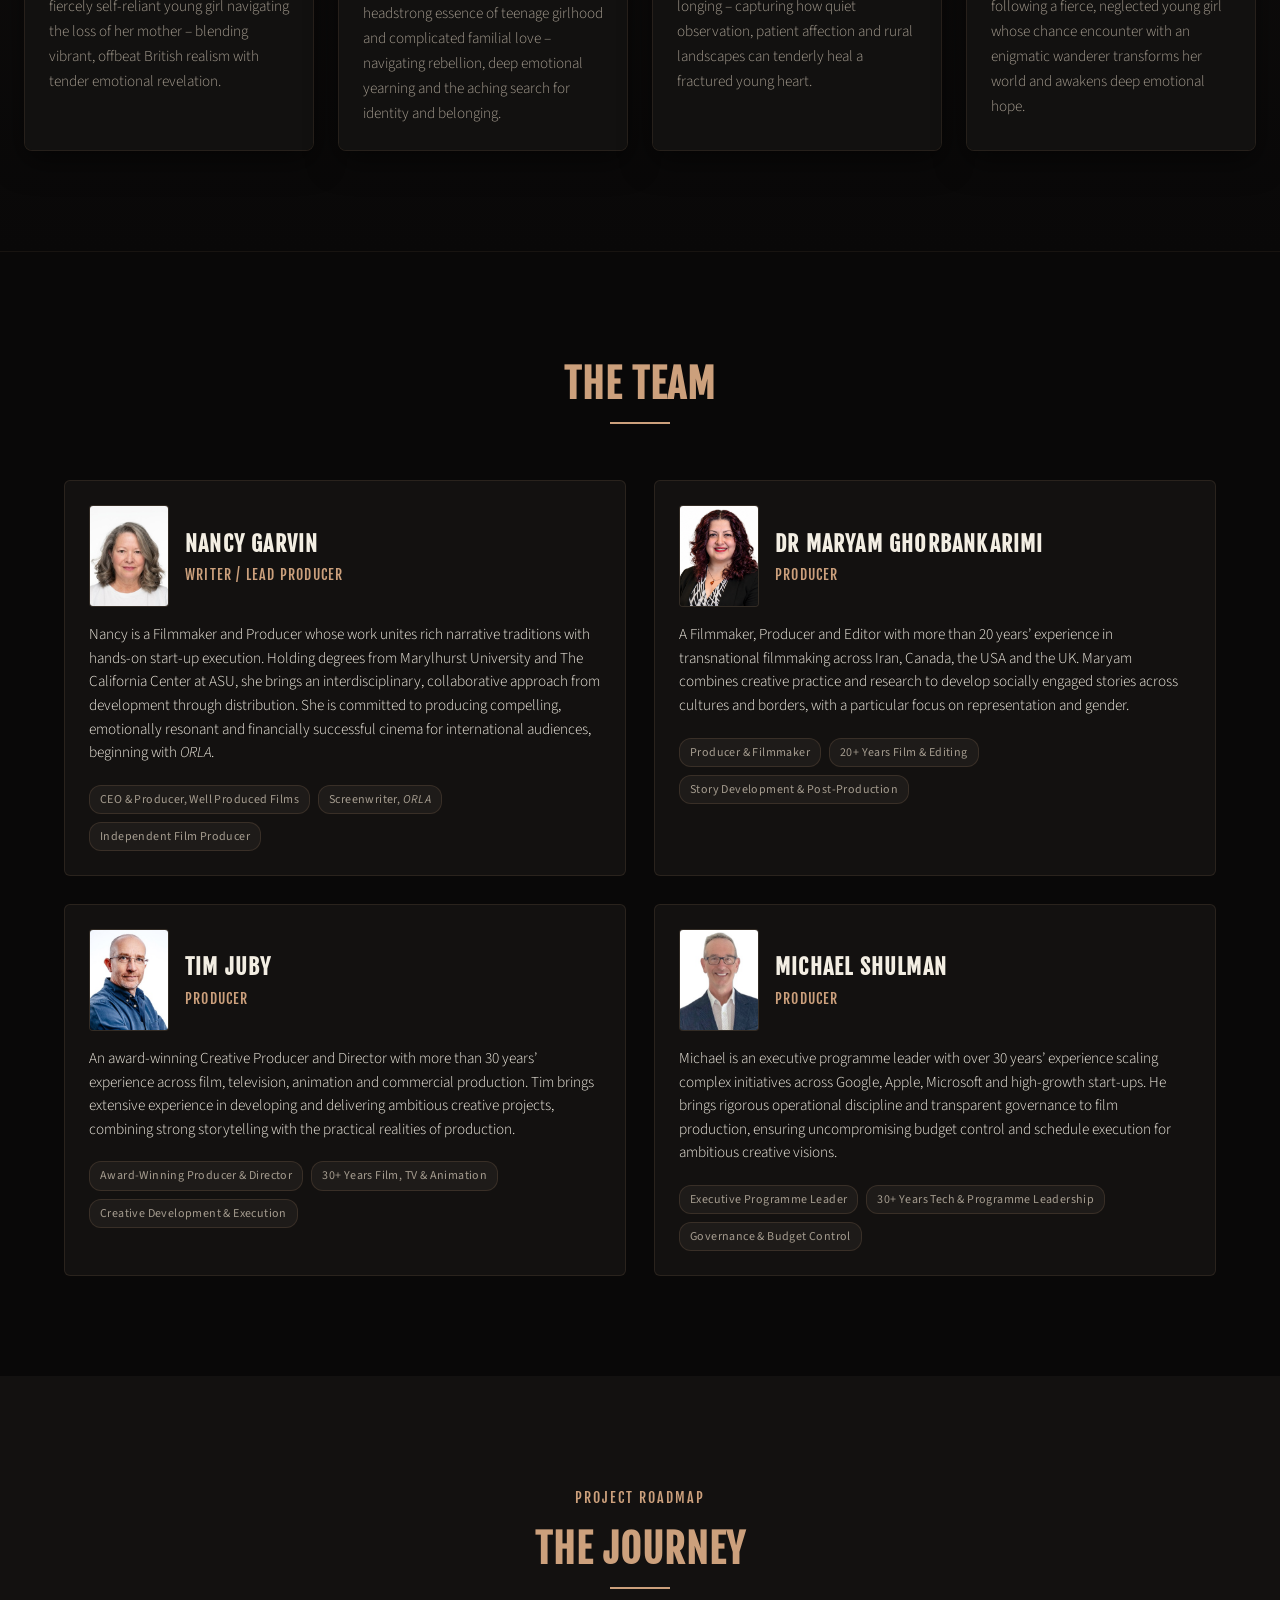
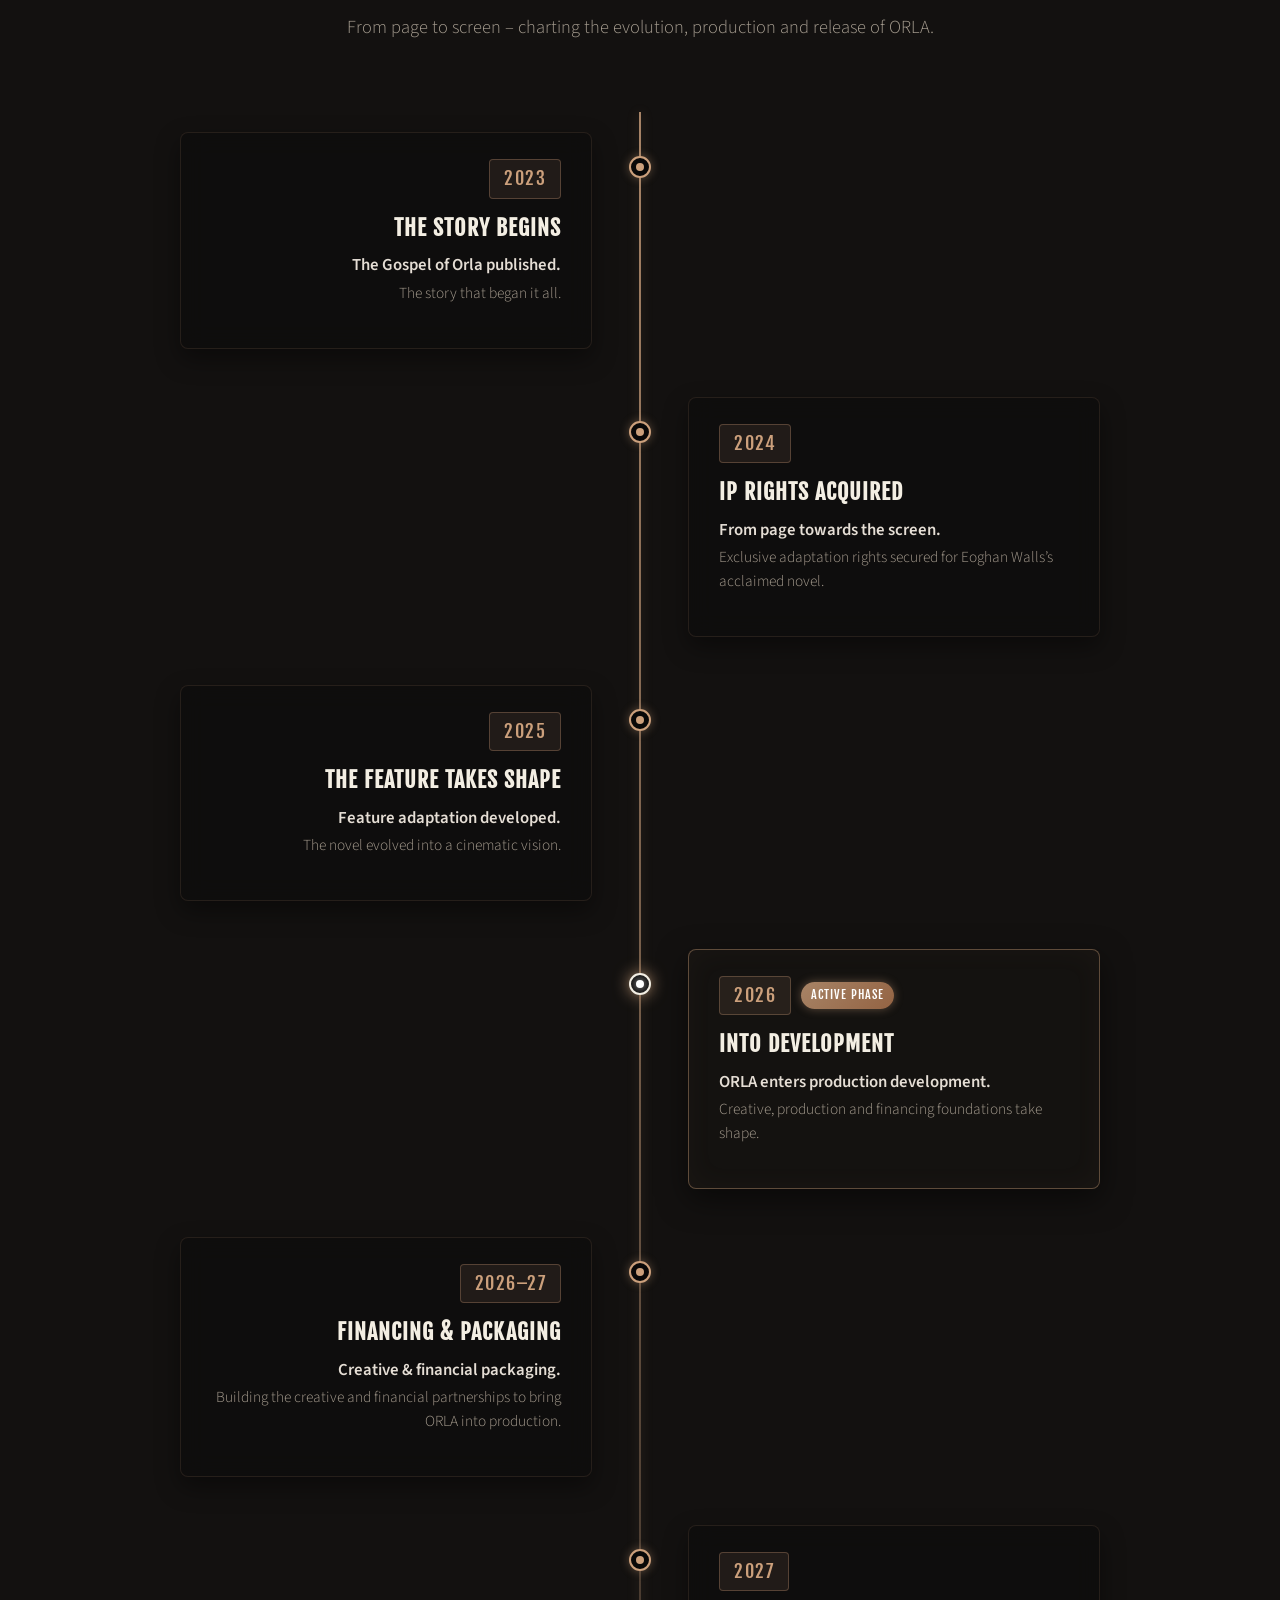
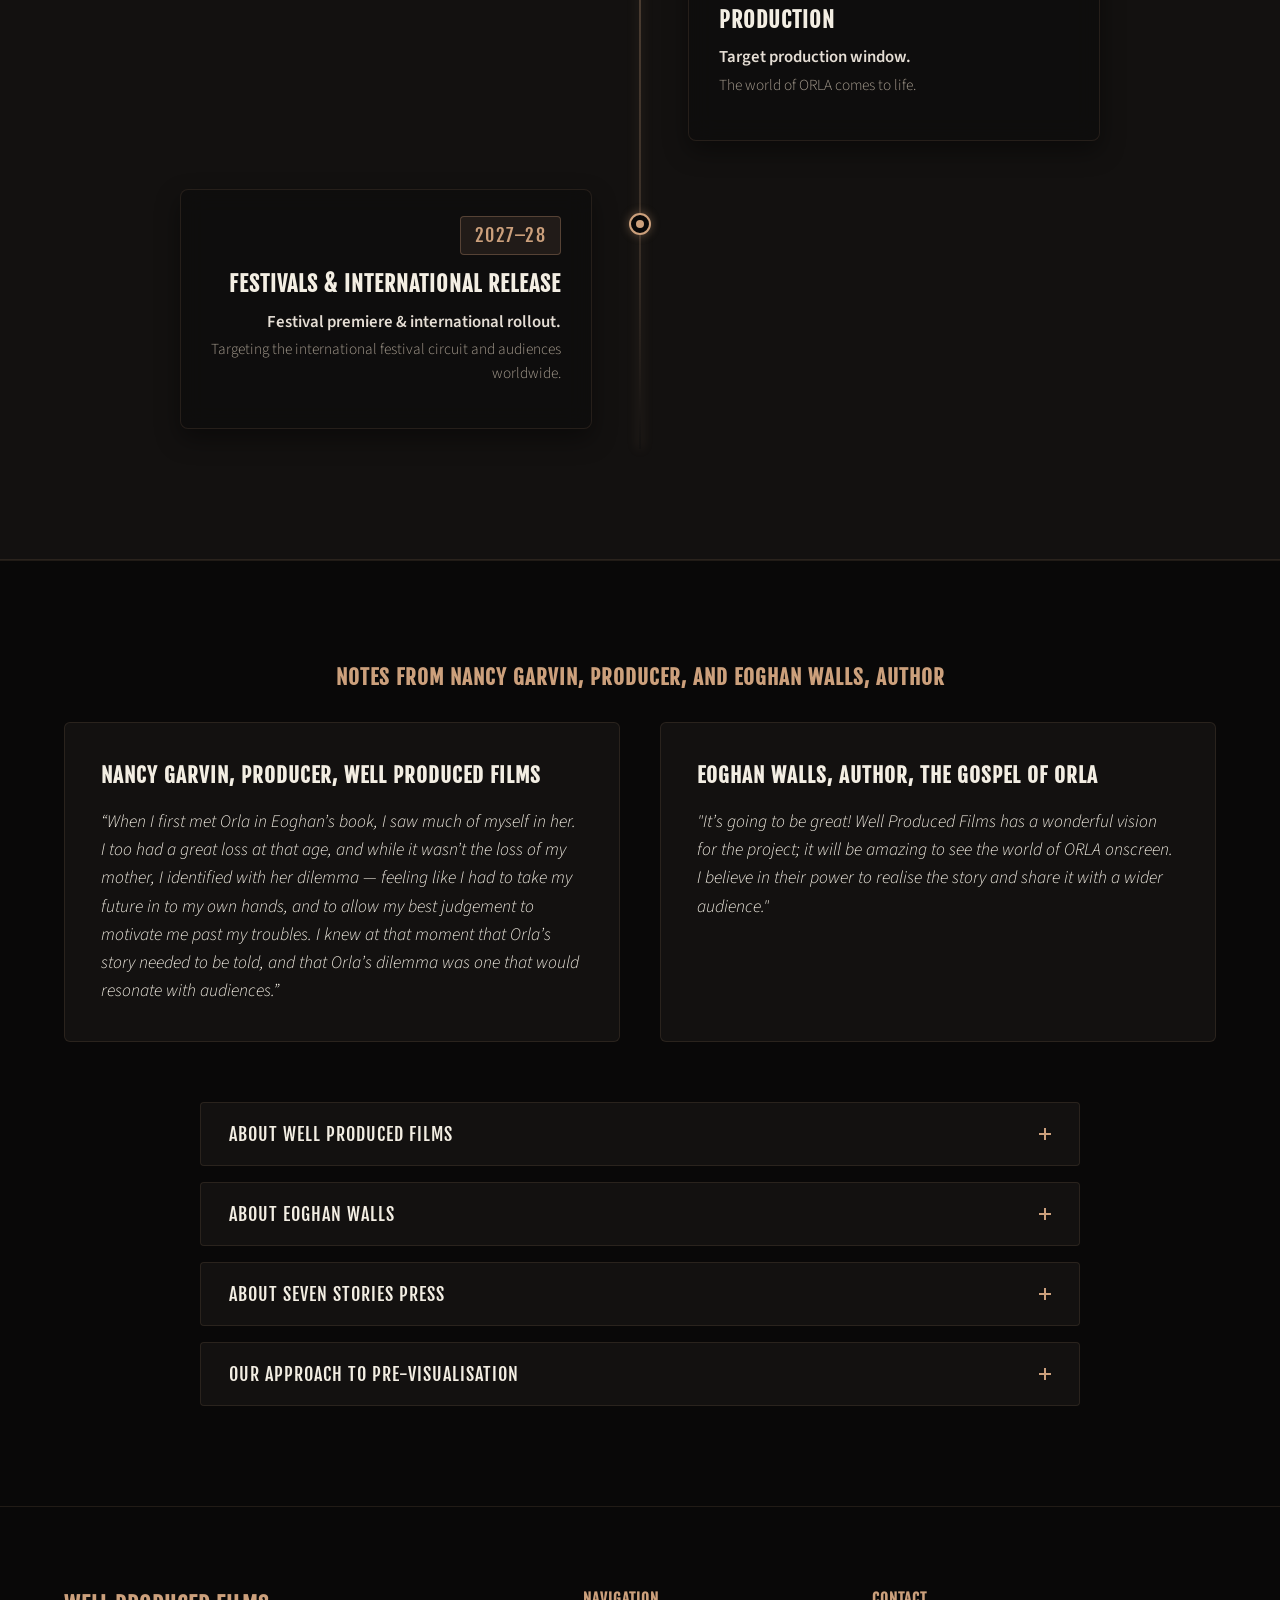
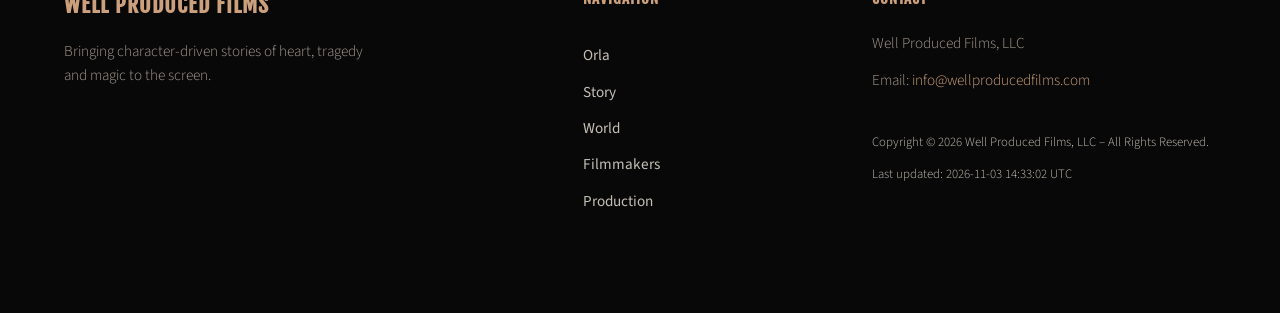
==== commit 60d3cabd: "Remove Opportunity section from main site" ====
--- a/index.html
+++ b/index.html
@@ -34,7 +34,7 @@
   <link rel="preload" as="image" href="images/hero_final.jpeg" fetchpriority="high">
 
   <!-- Stylesheets -->
-  <link rel="stylesheet" href="css/index.css?v=46">
+  <link rel="stylesheet" href="css/index.css?v=47">
 
   <!-- Google tag (gtag.js) -->
   <script async src="https://www.googletagmanager.com/gtag/js?id=G-0G6Q78W4M6"></script>
@@ -913,184 +913,6 @@
             <p class="timeline-desc">Targeting the international festival circuit and audiences worldwide.</p>
           </div>
         </div>
-      </div>
-    </div>
-  </section>
-
-  <!-- Opportunity Section -->
-  <section class="section opportunity" id="opportunity">
-    <div class="opportunity-bg-decor" aria-hidden="true"></div>
-    <div class="container">
-      <div class="text-center opportunity-header">
-        <span class="section-tag">COMMERCIAL &amp; CREATIVE PROPOSITION</span><br>
-        <h2 class="accent-heading">OPPORTUNITY</h2><br>
-        <div class="opportunity-why-banner">
-          <span class="opportunity-why-line line-left" aria-hidden="true"></span>
-          <h3 class="opportunity-why-title">WHY ORLA?</h3>
-          <span class="opportunity-why-line" aria-hidden="true"></span>
-        </div>
-      </div>
-
-      <!-- Core Strategic Pillars -->
-      <div class="opportunity-grid">
-        <!-- 1. Established IP -->
-        <article class="opportunity-card opportunity-card-top">
-          <div class="opportunity-card-header">
-            <div class="opportunity-icon-wrap" aria-hidden="true">
-              <svg width="24" height="24" viewBox="0 0 24 24" fill="none" stroke="currentColor" stroke-width="1.8" stroke-linecap="round" stroke-linejoin="round">
-                <path d="M4 19.5A2.5 2.5 0 0 1 6.5 17H20"></path>
-                <path d="M6.5 2H20v20H6.5A2.5 2.5 0 0 1 4 19.5v-15A2.5 2.5 0 0 1 6.5 2z"></path>
-                <line x1="9" y1="7" x2="15" y2="7"></line>
-                <line x1="9" y1="11" x2="13" y2="11"></line>
-              </svg>
-            </div>
-            <span class="opportunity-tag">ADAPTATION</span>
-          </div>
-          <h3 class="opportunity-title">ESTABLISHED IP</h3>
-          <p class="opportunity-desc">
-            Adapted from Eoghan Walls’s critically recognised novel, with adaptation rights secured.
-          </p>
-          <div class="opportunity-meta-pill">
-            <span class="opportunity-bullet">✓</span> Rights Secured
-          </div>
-        </article>
-
-        <!-- 2. Distinctive Genre Blend -->
-        <article class="opportunity-card opportunity-card-top">
-          <div class="opportunity-card-header">
-            <div class="opportunity-icon-wrap" aria-hidden="true">
-              <svg width="24" height="24" viewBox="0 0 24 24" fill="none" stroke="currentColor" stroke-width="1.8" stroke-linecap="round" stroke-linejoin="round">
-                <path d="m12 3-1.9 5.8a2 2 0 0 1-1.3 1.3L3 12l5.8 1.9a2 2 0 0 1 1.3 1.3L12 21l1.9-5.8a2 2 0 0 1 1.3-1.3L21 12l-5.8-1.9a2 2 0 0 1-1.3-1.3Z"></path>
-              </svg>
-            </div>
-            <span class="opportunity-tag">CREATIVE VISION</span>
-          </div>
-          <h3 class="opportunity-title">A DISTINCTIVE GENRE BLEND</h3>
-          <p class="opportunity-desc">
-            Coming-of-age drama meets grounded magical realism.
-          </p>
-          <div class="opportunity-meta-pill">
-            <span class="opportunity-bullet">✦</span> Drama &amp; Magic
-          </div>
-        </article>
-
-        <!-- 3. Clear Emotional Impact -->
-        <article class="opportunity-card opportunity-card-top">
-          <div class="opportunity-card-header">
-            <div class="opportunity-icon-wrap" aria-hidden="true">
-              <svg width="24" height="24" viewBox="0 0 24 24" fill="none" stroke="currentColor" stroke-width="1.8" stroke-linecap="round" stroke-linejoin="round">
-                <path d="M19 14c1.49-1.46 3-3.21 3-5.5A5.5 5.5 0 0 0 16.5 3c-1.76 0-3 .5-4.5 2-1.5-1.5-2.74-2-4.5-2A5.5 5.5 0 0 0 2 8.5c0 2.3 1.5 4.05 3 5.5l7 7Z"></path>
-              </svg>
-            </div>
-            <span class="opportunity-tag">AUDIENCE CONNECTION</span>
-          </div>
-          <h3 class="opportunity-title">A CLEAR EMOTIONAL IMPACT</h3>
-          <p class="opportunity-desc">
-            A story about grief, family, belief and redemption with cross-generational appeal.
-          </p>
-          <div class="opportunity-meta-pill">
-            <span class="opportunity-bullet">✦</span> Cross-Generational
-          </div>
-        </article>
-
-        <!-- 4. International Story with UK Identity -->
-        <article class="opportunity-card opportunity-card-middle">
-          <div class="opportunity-card-header">
-            <div class="opportunity-icon-wrap" aria-hidden="true">
-              <svg width="24" height="24" viewBox="0 0 24 24" fill="none" stroke="currentColor" stroke-width="1.8" stroke-linecap="round" stroke-linejoin="round">
-                <circle cx="12" cy="12" r="10"></circle>
-                <line x1="2" y1="12" x2="22" y2="12"></line>
-                <path d="M12 2a15.3 15.3 0 0 1 4 10 15.3 15.3 0 0 1-4 10 15.3 15.3 0 0 1-4-10 15.3 15.3 0 0 1 4-10z"></path>
-              </svg>
-            </div>
-            <span class="opportunity-tag">GLOBAL REACH</span>
-          </div>
-          <h3 class="opportunity-title">AN INTERNATIONAL STORY WITH A DISTINCTLY UK IDENTITY</h3>
-          <p class="opportunity-desc">
-            A Northern English setting, an Irish literary connection and universal emotional themes.
-          </p>
-          <div class="opportunity-meta-pill">
-            <span class="opportunity-bullet">✦</span> UK &amp; Global Resonance
-          </div>
-        </article>
-
-        <!-- 5. Proven Market Territory -->
-        <article class="opportunity-card opportunity-card-middle">
-          <div class="opportunity-card-header">
-            <div class="opportunity-icon-wrap" aria-hidden="true">
-              <svg width="24" height="24" viewBox="0 0 24 24" fill="none" stroke="currentColor" stroke-width="1.8" stroke-linecap="round" stroke-linejoin="round">
-                <path d="M6 9H4.5a2.5 2.5 0 0 1 0-5H6"></path>
-                <path d="M18 9h1.5a2.5 2.5 0 0 0 0-5H18"></path>
-                <path d="M4 22h16"></path>
-                <path d="M10 14.66V17c0 .55-.47.98-.97 1.21C7.85 18.75 7 20.24 7 22"></path>
-                <path d="M14 14.66V17c0 .55.47.98.97 1.21C16.15 18.75 17 20.24 17 22"></path>
-                <path d="M18 2H6v7a6 6 0 0 0 12 0V2Z"></path>
-              </svg>
-            </div>
-            <span class="opportunity-tag">COMMERCIAL COMPARABLES</span>
-          </div>
-          <h3 class="opportunity-title">PROVEN MARKET TERRITORY</h3>
-          <p class="opportunity-desc">
-            UK production with opportunities across the UK, US and Canadian markets. Comparable independent films have demonstrated festival, awards, international sales and theatrical potential.
-          </p>
-          <div class="opportunity-meta-pill">
-            <span class="opportunity-bullet">✦</span> UK • US • Canadian Markets
-          </div>
-        </article>
-      </div>
-
-      <!-- Commercial & Impact Showcase -->
-      <div class="opportunity-showcase-grid">
-        <!-- 6. Multiple Revenue Routes -->
-        <article class="opportunity-showcase-card">
-          <div class="opportunity-card-header">
-            <div class="opportunity-icon-wrap" aria-hidden="true">
-              <svg width="24" height="24" viewBox="0 0 24 24" fill="none" stroke="currentColor" stroke-width="1.8" stroke-linecap="round" stroke-linejoin="round">
-                <rect x="2" y="7" width="20" height="14" rx="2" ry="2"></rect>
-                <path d="M16 21V5a2 2 0 0 0-2-2h-4a2 2 0 0 0-2 2v16"></path>
-              </svg>
-            </div>
-            <span class="opportunity-tag tag-accent">DISTRIBUTION STRATEGY</span>
-          </div>
-          <h3 class="opportunity-title showcase-title">MULTIPLE REVENUE ROUTES</h3>
-          <p class="opportunity-desc">
-            Diversified commercial pathways engineered for international distribution and multi-window monetisation:
-          </p>
-          <div class="revenue-routes-grid">
-            <span class="revenue-route-pill"><span class="revenue-bullet">•</span> Theatrical</span>
-            <span class="revenue-route-pill"><span class="revenue-bullet">•</span> International Sales</span>
-            <span class="revenue-route-pill"><span class="revenue-bullet">•</span> UK Distribution</span>
-            <span class="revenue-route-pill"><span class="revenue-bullet">•</span> VOD / Streaming</span>
-            <span class="revenue-route-pill"><span class="revenue-bullet">•</span> Broadcast</span>
-            <span class="revenue-route-pill"><span class="revenue-bullet">•</span> Ancillary</span>
-          </div>
-        </article>
-
-        <!-- 7. Impact Value -->
-        <article class="opportunity-showcase-card opportunity-impact-card">
-          <div class="opportunity-card-header">
-            <div class="opportunity-icon-wrap" aria-hidden="true">
-              <svg width="24" height="24" viewBox="0 0 24 24" fill="none" stroke="currentColor" stroke-width="1.8" stroke-linecap="round" stroke-linejoin="round">
-                <polygon points="11 5 6 9 2 9 2 15 6 15 11 19 11 5"></polygon>
-                <path d="M15.54 8.46a5 5 0 0 1 0 7.07"></path>
-                <path d="M19.07 4.93a10 10 0 0 1 0 14.14"></path>
-              </svg>
-            </div>
-            <span class="opportunity-tag tag-accent">CAMPAIGN POTENTIAL</span>
-          </div>
-          <h3 class="opportunity-title showcase-title">IMPACT VALUE</h3>
-          <p class="opportunity-desc">
-            Potential to build an impact campaign alongside the commercial release.
-          </p>
-          <div class="opportunity-impact-callout">
-            <p class="opportunity-impact-note">
-              Engaging communities around youth bereavement, displacement and mental wellbeing to drive deeper cultural resonance and sustained audience reach.
-            </p>
-            <div class="opportunity-meta-pill">
-              <span class="opportunity-bullet">✦</span> Dual Commercial &amp; Social Return
-            </div>
-          </div>
-        </article>
       </div>
     </div>
   </section>
@@ -1275,7 +1097,7 @@
         <p>Email: <a href="mailto:info@wellproducedfilms.com">info@wellproducedfilms.com</a></p>
         <p class="copyright-text">Copyright &copy; 2026 Well Produced Films, LLC – All Rights Reserved.</p>
         <!-- NOTE FOR FUTURE AGENTS: Because this page is static, ALWAYS update the last-updated timestamp below to the current UTC datetime when saving changes to index.html -->
-        <p class="last-updated-text">Last updated: 2026-11-03 14:16:15 UTC</p>
+        <p class="last-updated-text">Last updated: 2026-11-03 14:33:02 UTC</p>
       </div>
     </div>
   </footer>
--- a/css/index.css
+++ b/css/index.css
@@ -929,6 +929,8 @@
   height: 100%;
 }
 
+
+
 .world-slide {
   position: absolute;
   top: 0;
@@ -1053,6 +1055,36 @@
 
 .world-next-btn {
   right: 20px;
+}
+
+/* Gently pulsing circle effect over the right navigation button */
+@keyframes worldBtnPulse {
+  0% {
+    transform: translateY(-50%) scale(0.95);
+    box-shadow: 0 0 0 0 rgba(204, 160, 124, 0.65);
+    border-color: rgba(204, 160, 124, 0.85);
+  }
+  60% {
+    transform: translateY(-50%) scale(1.08);
+    box-shadow: 0 0 0 16px rgba(204, 160, 124, 0);
+    border-color: rgba(204, 160, 124, 1);
+  }
+  100% {
+    transform: translateY(-50%) scale(0.95);
+    box-shadow: 0 0 0 0 rgba(204, 160, 124, 0);
+    border-color: rgba(204, 160, 124, 0.85);
+  }
+}
+
+.world-next-btn.pulse-circle {
+  animation: worldBtnPulse 2s cubic-bezier(0.4, 0, 0.6, 1) infinite;
+  opacity: 1;
+}
+
+@media (prefers-reduced-motion: reduce) {
+  .world-next-btn.pulse-circle {
+    animation: none !important;
+  }
 }
 
 /* Pagination Controls */
@@ -3262,319 +3294,3 @@
   }
 }
 
-/* =========================================================================
-   Opportunity Section
-   ========================================================================= */
-.opportunity {
-  background-color: var(--bg-primary);
-  position: relative;
-  overflow: hidden;
-  padding: 110px 0;
-  border-bottom: 1px solid var(--glass-border);
-}
-
-.opportunity-bg-decor {
-  position: absolute;
-  top: 30%;
-  left: 50%;
-  transform: translate(-50%, -50%);
-  width: 800px;
-  height: 500px;
-  background: radial-gradient(circle, rgba(204, 160, 124, 0.05) 0%, transparent 70%);
-  pointer-events: none;
-  z-index: 1;
-}
-
-.opportunity .container {
-  position: relative;
-  z-index: 2;
-}
-
-.opportunity-header {
-  margin-bottom: 60px;
-  display: flex;
-  flex-direction: column;
-  align-items: center;
-}
-
-.opportunity-why-banner {
-  display: inline-flex;
-  align-items: center;
-  justify-content: center;
-  gap: 18px;
-  margin-top: 24px;
-}
-
-.opportunity-why-title {
-  font-family: var(--font-heading);
-  font-size: 1.65rem;
-  letter-spacing: 3px;
-  color: var(--text-accent);
-  text-transform: uppercase;
-  margin: 0;
-}
-
-.opportunity-why-line {
-  width: 60px;
-  height: 1px;
-  background: linear-gradient(90deg, var(--text-accent), transparent);
-}
-
-.opportunity-why-line.line-left {
-  background: linear-gradient(270deg, var(--text-accent), transparent);
-}
-
-/* Strategic Grid (6 columns) */
-.opportunity-grid {
-  display: grid;
-  grid-template-columns: repeat(6, 1fr);
-  gap: 24px;
-  margin-bottom: 24px;
-}
-
-.opportunity-card-top {
-  grid-column: span 2;
-}
-
-.opportunity-card-middle {
-  grid-column: span 3;
-}
-
-.opportunity-card {
-  background: rgba(18, 16, 15, 0.75);
-  backdrop-filter: blur(12px);
-  -webkit-backdrop-filter: blur(12px);
-  border: 1px solid var(--glass-border);
-  border-radius: 8px;
-  padding: 28px 24px;
-  display: flex;
-  flex-direction: column;
-  transition: transform var(--transition-normal), border-color var(--transition-normal), box-shadow var(--transition-normal);
-  position: relative;
-}
-
-.opportunity-card:hover {
-  transform: translateY(-5px);
-  border-color: rgba(204, 160, 124, 0.45);
-  box-shadow: 0 16px 36px rgba(0, 0, 0, 0.55), 0 0 20px rgba(204, 160, 124, 0.12);
-}
-
-.opportunity-card-header {
-  display: flex;
-  align-items: center;
-  justify-content: space-between;
-  margin-bottom: 18px;
-}
-
-.opportunity-icon-wrap {
-  width: 48px;
-  height: 48px;
-  border-radius: 8px;
-  background: rgba(204, 160, 124, 0.08);
-  border: 1px solid rgba(204, 160, 124, 0.22);
-  display: flex;
-  align-items: center;
-  justify-content: center;
-  color: var(--text-accent);
-  transition: background var(--transition-fast), border-color var(--transition-fast), color var(--transition-fast);
-}
-
-.opportunity-card:hover .opportunity-icon-wrap {
-  background: rgba(204, 160, 124, 0.16);
-  border-color: var(--text-accent);
-  color: #fff;
-}
-
-.opportunity-tag {
-  font-family: var(--font-heading);
-  font-size: 0.74rem;
-  letter-spacing: 1.2px;
-  text-transform: uppercase;
-  color: var(--text-secondary);
-  background: rgba(255, 255, 255, 0.03);
-  border: 1px solid rgba(255, 255, 255, 0.08);
-  padding: 4px 10px;
-  border-radius: 4px;
-}
-
-.opportunity-tag.tag-accent {
-  color: var(--text-accent);
-  background: rgba(204, 160, 124, 0.08);
-  border-color: rgba(204, 160, 124, 0.2);
-}
-
-.opportunity-title {
-  font-family: var(--font-heading);
-  font-size: 1.22rem;
-  letter-spacing: 1px;
-  text-transform: uppercase;
-  color: var(--text-primary);
-  margin-bottom: 12px;
-  line-height: 1.35;
-}
-
-.opportunity-desc {
-  font-size: 0.96rem;
-  color: var(--text-secondary);
-  line-height: 1.62;
-  margin-bottom: 18px;
-  flex-grow: 1;
-}
-
-.opportunity-meta-pill {
-  display: inline-flex;
-  align-items: center;
-  gap: 6px;
-  font-size: 0.78rem;
-  font-family: var(--font-heading);
-  letter-spacing: 1px;
-  text-transform: uppercase;
-  color: var(--text-accent);
-  background: rgba(204, 160, 124, 0.08);
-  border: 1px solid rgba(204, 160, 124, 0.22);
-  padding: 4px 12px;
-  border-radius: 20px;
-  align-self: flex-start;
-  margin-top: auto;
-}
-
-.opportunity-bullet {
-  color: var(--text-accent);
-}
-
-/* Row 3: Commercial & Impact Showcase */
-.opportunity-showcase-grid {
-  display: grid;
-  grid-template-columns: 1.15fr 0.85fr;
-  gap: 24px;
-}
-
-.opportunity-showcase-card {
-  background: rgba(20, 18, 16, 0.82);
-  backdrop-filter: blur(12px);
-  -webkit-backdrop-filter: blur(12px);
-  border: 1px solid rgba(204, 160, 124, 0.2);
-  border-radius: 8px;
-  padding: 32px 28px;
-  display: flex;
-  flex-direction: column;
-  transition: transform var(--transition-normal), border-color var(--transition-normal), box-shadow var(--transition-normal);
-  position: relative;
-}
-
-.opportunity-showcase-card:hover {
-  transform: translateY(-5px);
-  border-color: rgba(204, 160, 124, 0.45);
-  box-shadow: 0 16px 36px rgba(0, 0, 0, 0.55), 0 0 20px rgba(204, 160, 124, 0.12);
-}
-
-.opportunity-showcase-card .showcase-title {
-  font-size: 1.35rem;
-}
-
-.revenue-routes-grid {
-  display: flex;
-  flex-wrap: wrap;
-  gap: 10px;
-  margin-top: 10px;
-}
-
-.revenue-route-pill {
-  display: inline-flex;
-  align-items: center;
-  gap: 8px;
-  background: rgba(255, 255, 255, 0.04);
-  border: 1px solid rgba(204, 160, 124, 0.25);
-  padding: 8px 16px;
-  border-radius: 24px;
-  font-family: var(--font-heading);
-  font-size: 0.85rem;
-  letter-spacing: 0.8px;
-  color: var(--text-primary);
-  text-transform: uppercase;
-  transition: all var(--transition-fast);
-}
-
-.revenue-route-pill:hover {
-  background: rgba(204, 160, 124, 0.16);
-  border-color: var(--text-accent);
-  color: #fff;
-  transform: translateY(-2px);
-  box-shadow: 0 4px 12px rgba(204, 160, 124, 0.2);
-}
-
-.opportunity-impact-card {
-  border-color: rgba(204, 160, 124, 0.25);
-}
-
-.opportunity-impact-callout {
-  margin-top: 10px;
-  background: rgba(204, 160, 124, 0.05);
-  border-left: 3px solid var(--text-accent);
-  padding: 14px 18px;
-  border-radius: 0 6px 6px 0;
-  display: flex;
-  flex-direction: column;
-  gap: 12px;
-}
-
-.opportunity-impact-note {
-  font-size: 0.92rem;
-  color: #d8d0c5;
-  line-height: 1.55;
-  margin: 0;
-}
-
-/* Responsive */
-@media (max-width: 1060px) {
-  .opportunity-card-top {
-    grid-column: span 3;
-  }
-  .opportunity-card-top:nth-child(3) {
-    grid-column: span 6;
-  }
-  .opportunity-card-middle {
-    grid-column: span 3;
-  }
-  .opportunity-showcase-grid {
-    grid-template-columns: 1fr;
-  }
-}
-
-@media (max-width: 767.98px) {
-  .opportunity {
-    padding: 75px 0;
-  }
-  .opportunity-grid {
-    grid-template-columns: 1fr;
-    gap: 18px;
-  }
-  .opportunity-card-top,
-  .opportunity-card-top:nth-child(3),
-  .opportunity-card-middle {
-    grid-column: span 1;
-  }
-  .opportunity-why-banner {
-    gap: 10px;
-  }
-  .opportunity-why-line {
-    width: 35px;
-  }
-  .opportunity-why-title {
-    font-size: 1.4rem;
-    letter-spacing: 2px;
-  }
-  .opportunity-card {
-    padding: 24px 20px;
-  }
-  .opportunity-showcase-card {
-    padding: 24px 20px;
-  }
-  .revenue-routes-grid {
-    gap: 8px;
-  }
-  .revenue-route-pill {
-    font-size: 0.78rem;
-    padding: 6px 12px;
-  }
-}
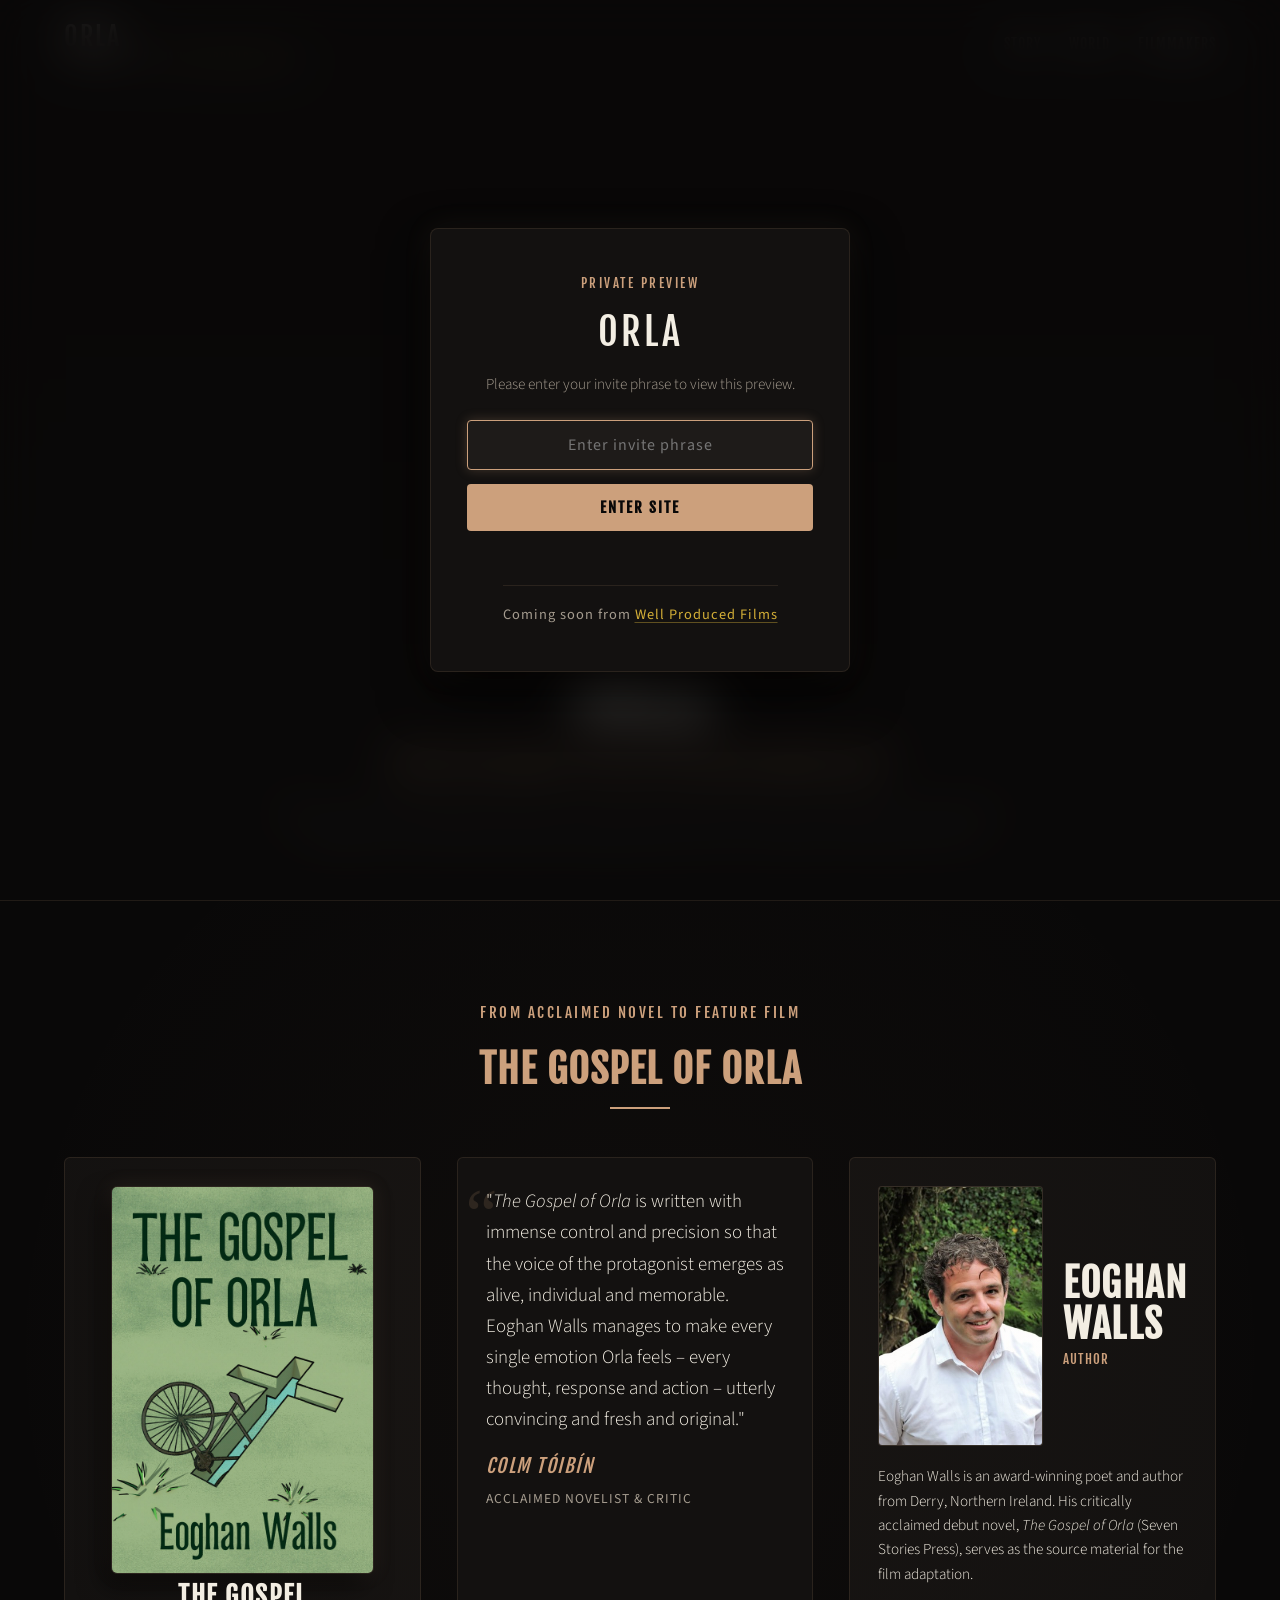
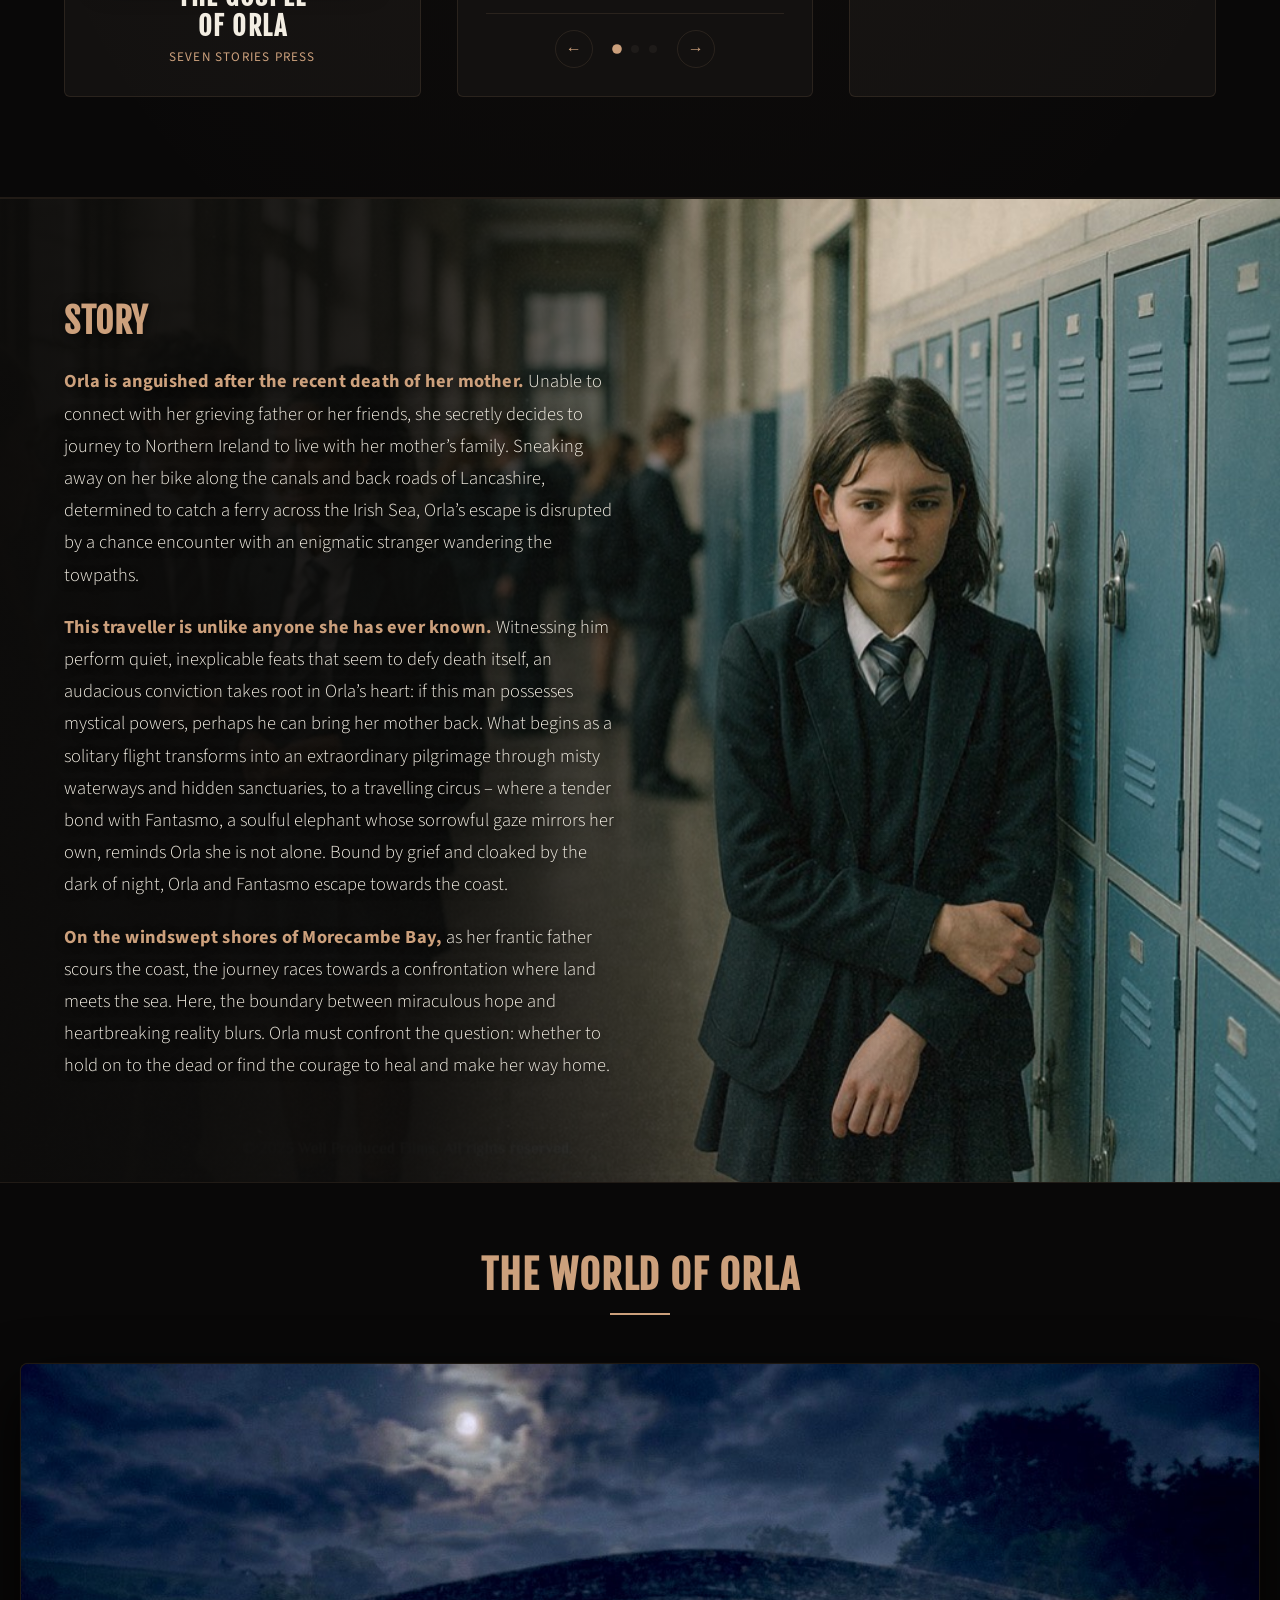
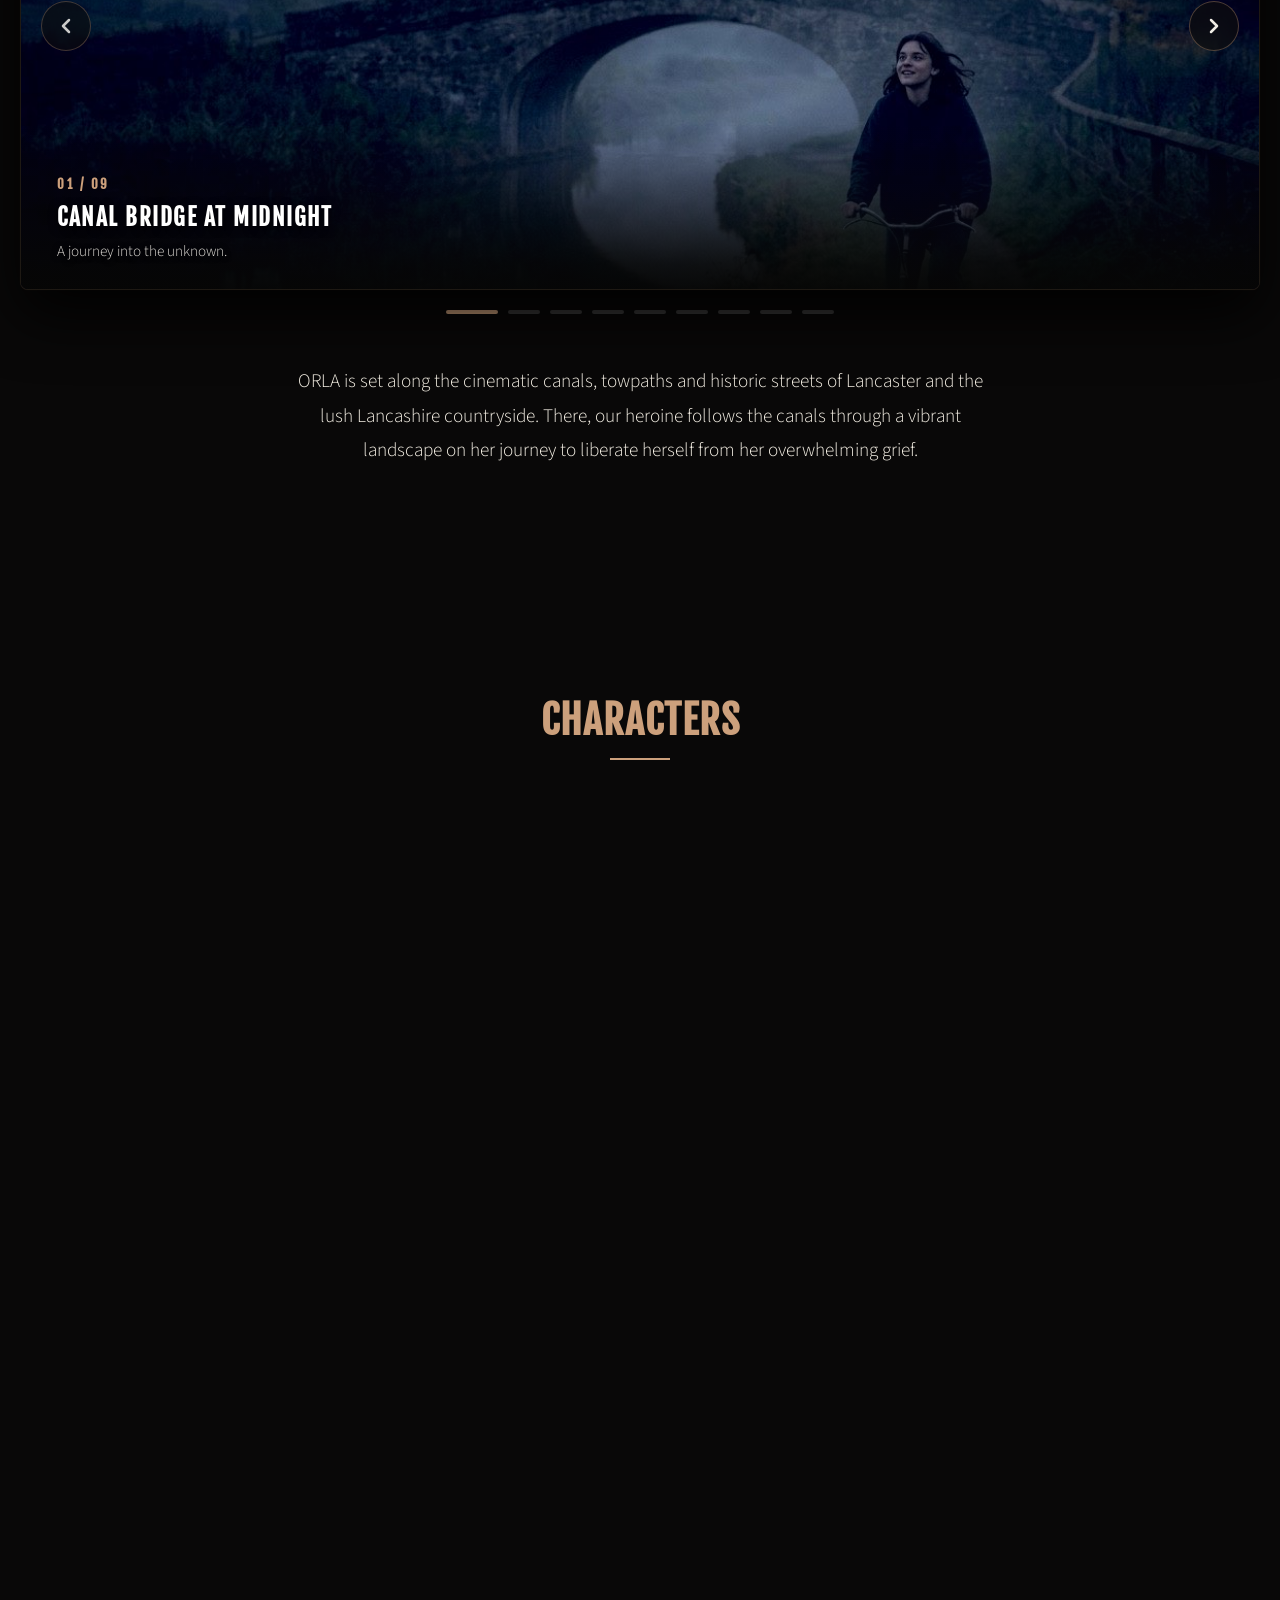
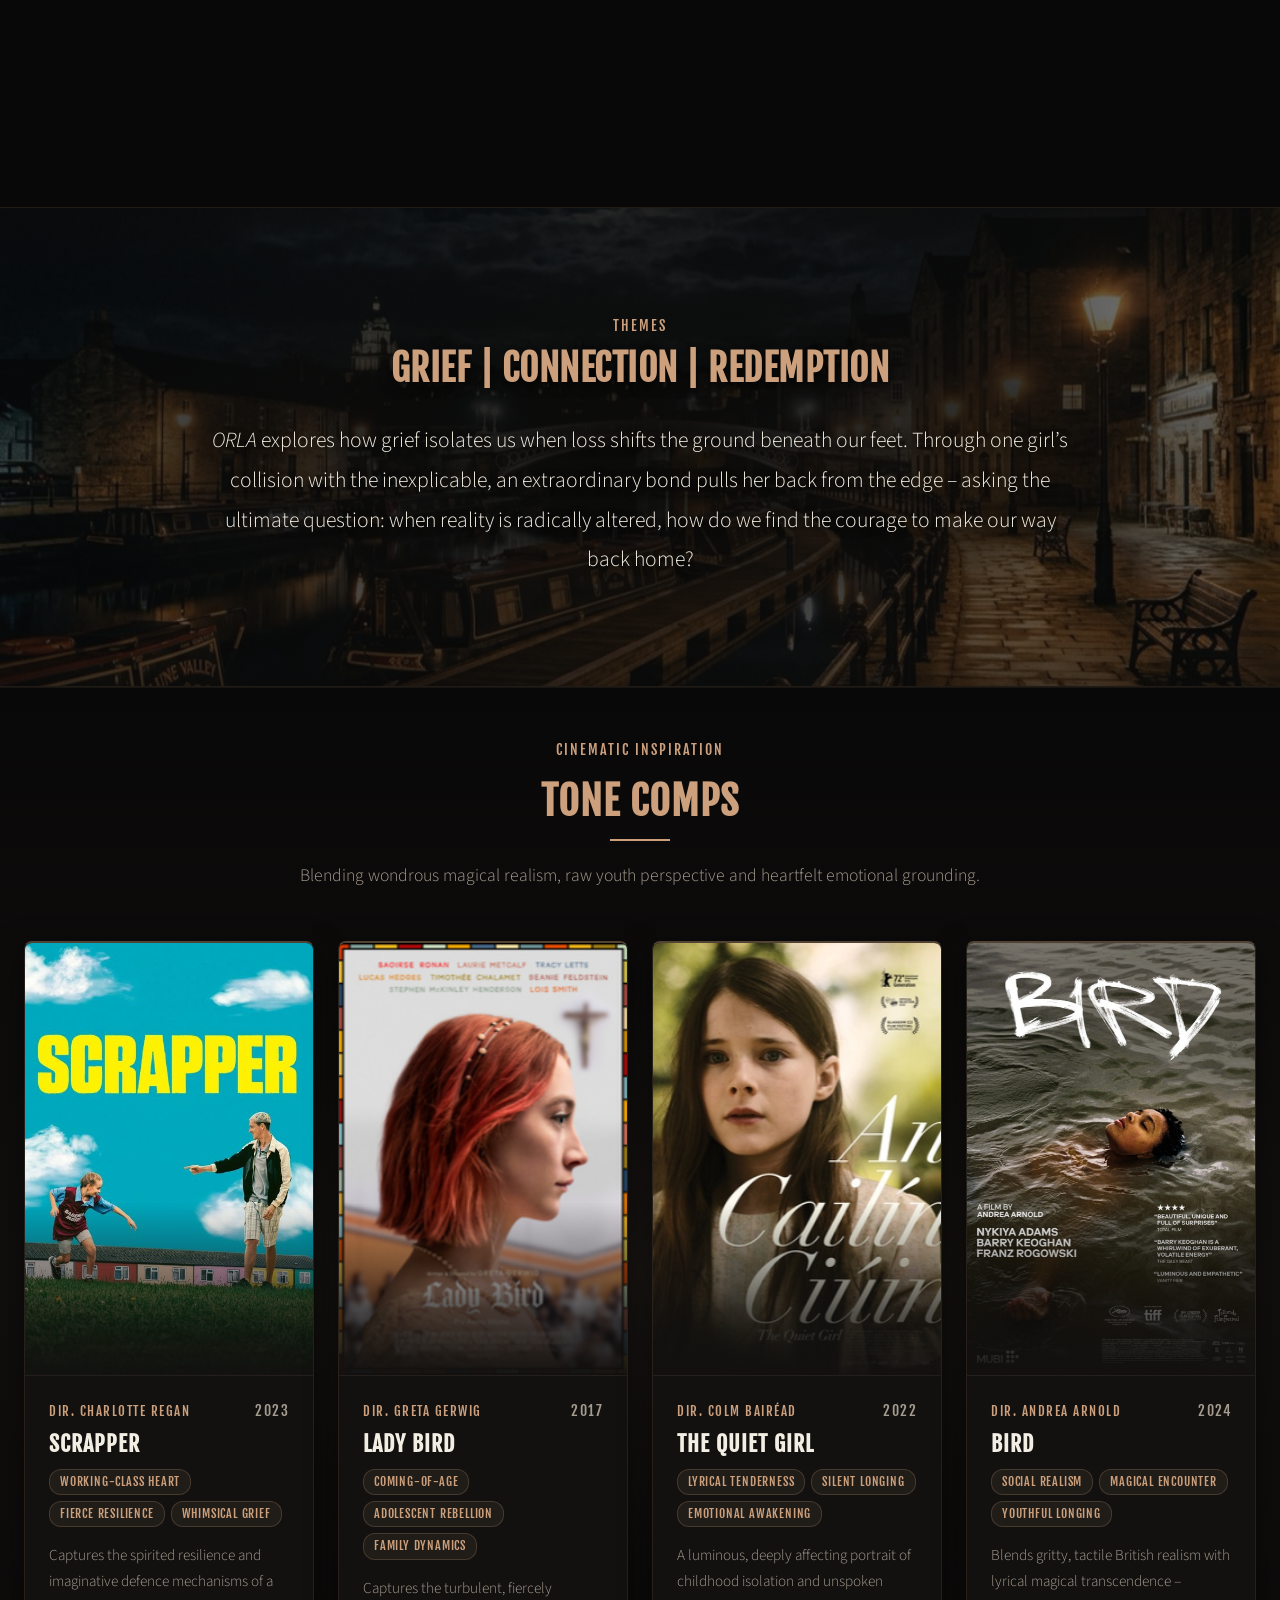
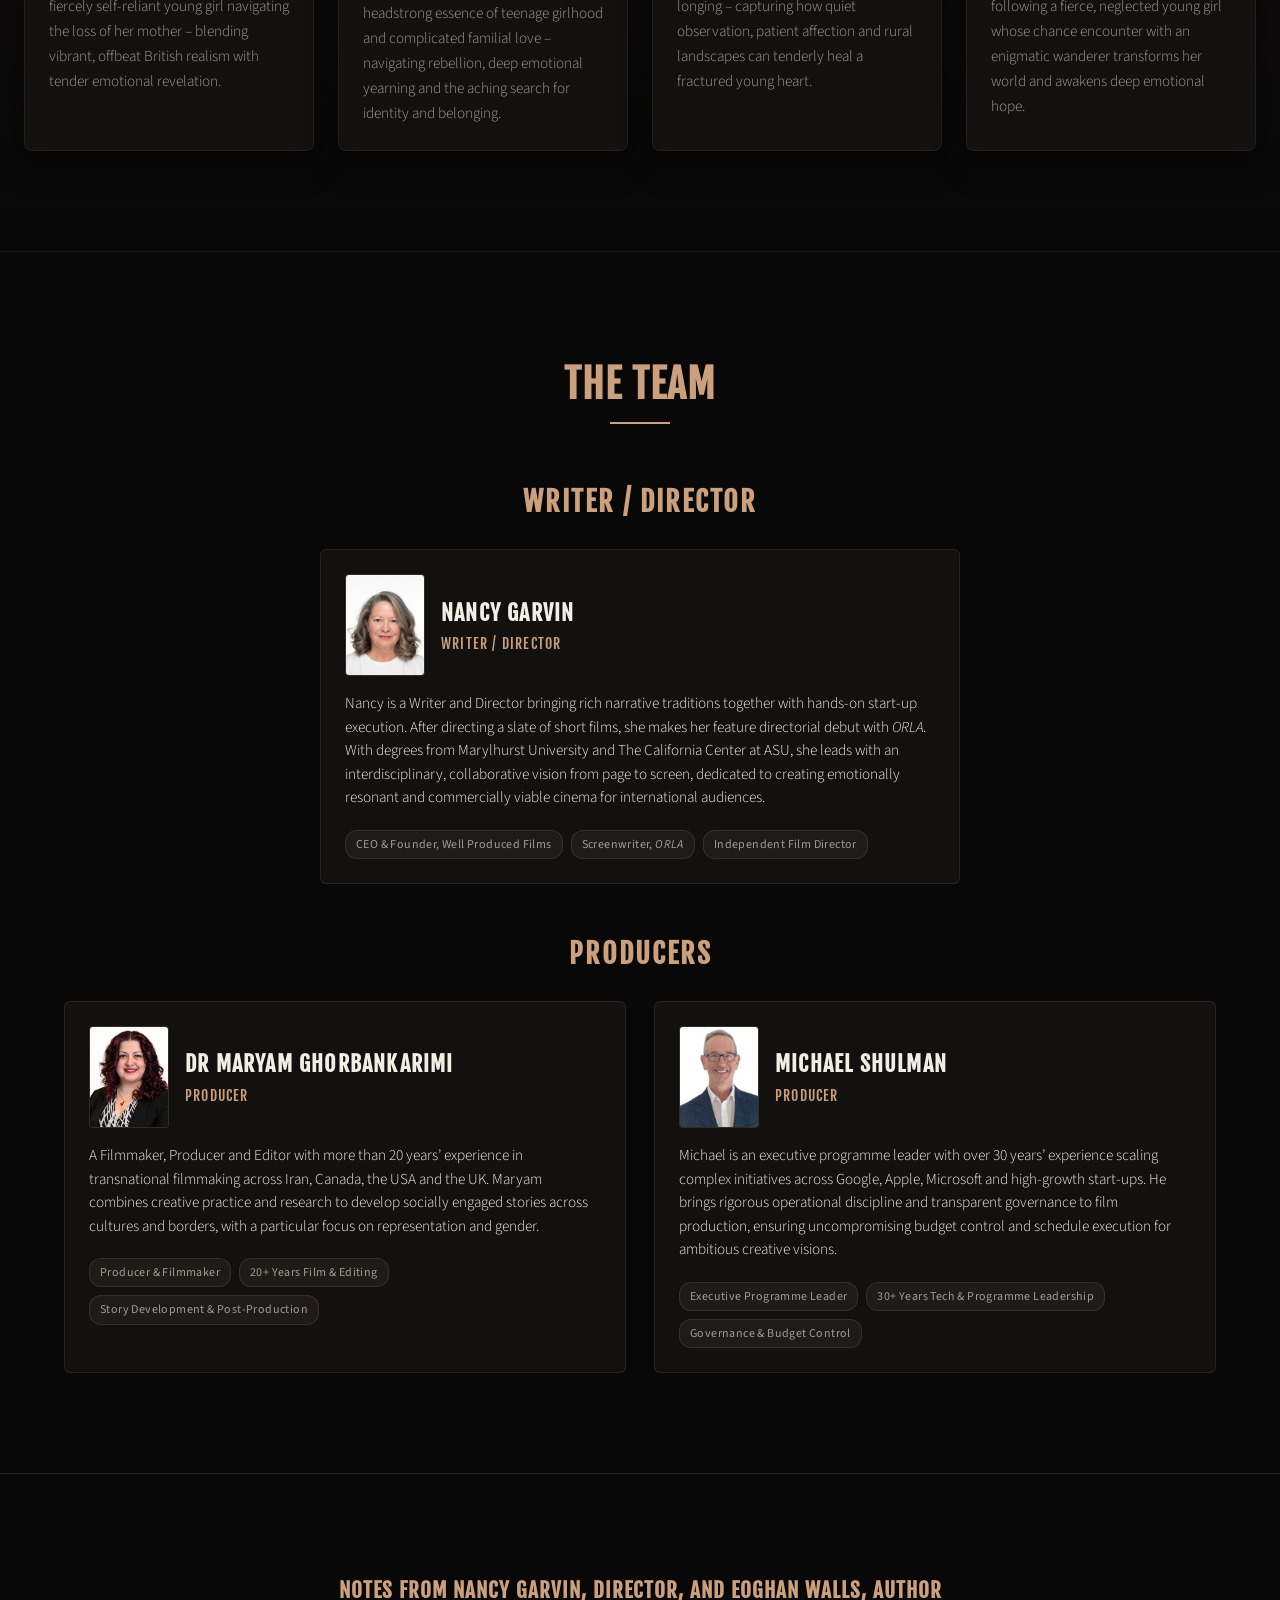
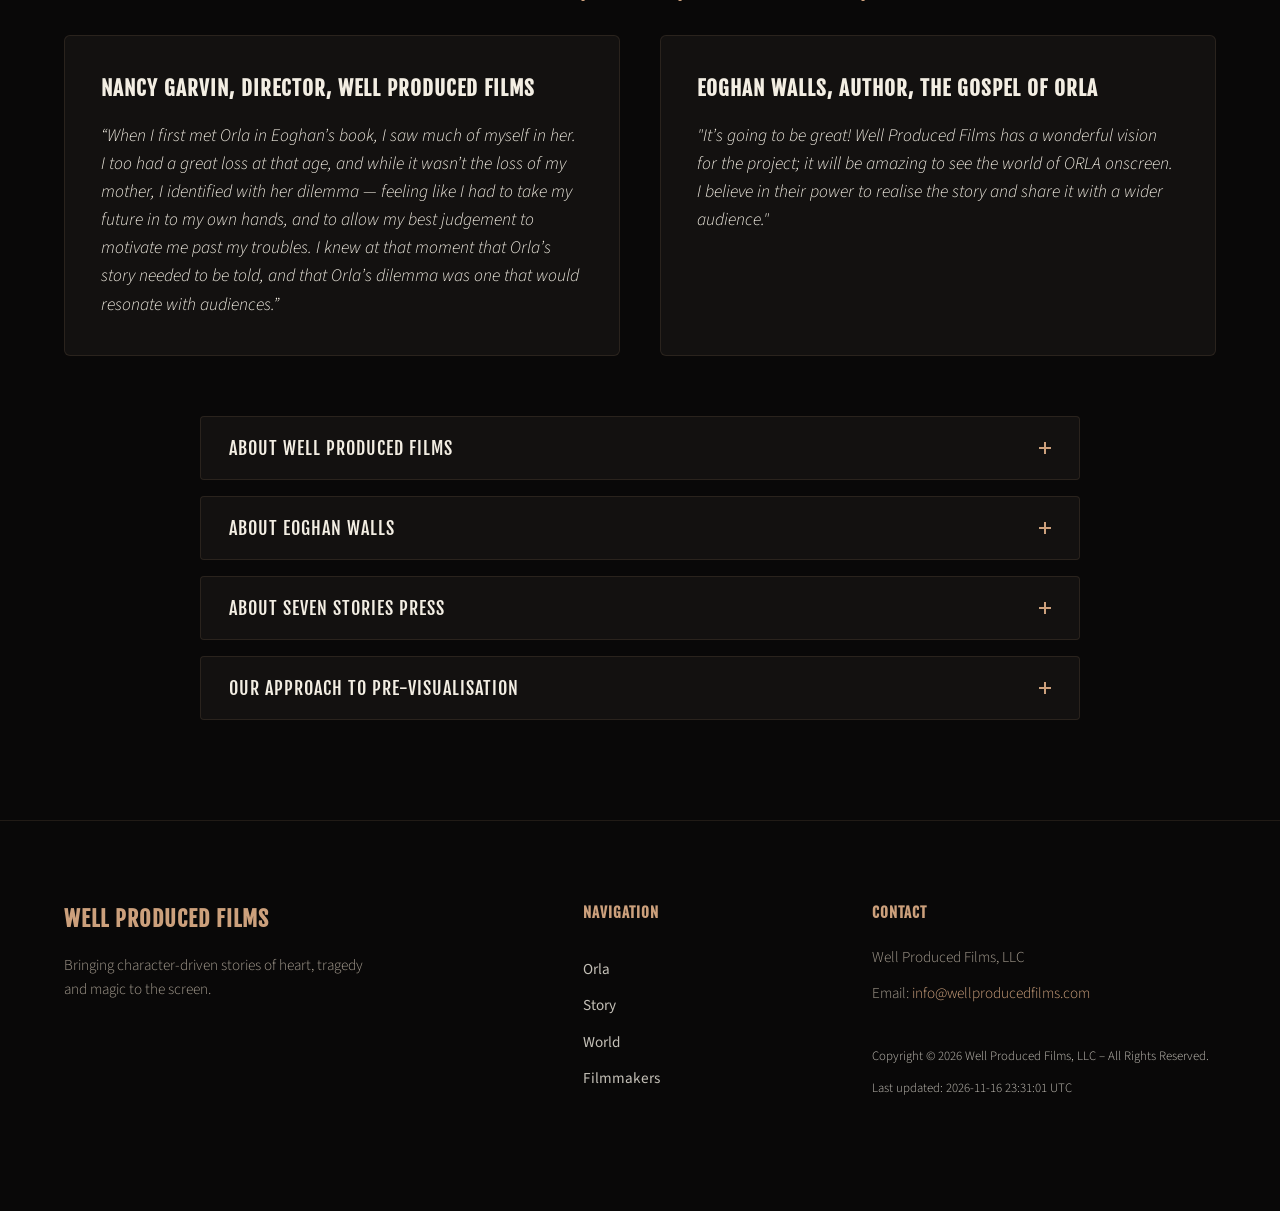
==== commit 6a3a4639: "Update Team section, hide Journey timeline, and update Nancy Garvin bio" ====
--- a/index.html
+++ b/index.html
@@ -88,7 +88,7 @@
         <a href="#novel" class="nav-link">STORY</a>
         <a href="#world" class="nav-link">WORLD</a>
         <a href="#bios" class="nav-link">FILMMAKERS</a>
-        <a href="#production" class="nav-link">PRODUCTION</a>
+        <a href="#production" class="nav-link" style="display: none;">PRODUCTION</a>
         <a href="#contact" class="nav-link" style="display: none;">INVEST</a>
         <a href="#contact" class="nav-link nav-btn" style="display: none;">CONTACT</a>
       </nav>
@@ -709,94 +709,79 @@
         <h2 class="accent-heading">THE TEAM</h2>
       </div>
 
-      <!-- Key Filmmakers (4 Cards: 2x2 Grid) -->
-      <div class="filmmakers-grid">
-        <!-- Nancy Garvin -->
-        <div class="filmmaker-card">
-          <div class="filmmaker-top">
-            <div class="filmmaker-photo-wrapper">
-              <img src="images/nancy_garvin.jpeg" alt="Nancy Garvin – Writer & Lead Producer"
-                class="filmmaker-photo filmmaker-photo-nancy" width="240" height="320" loading="lazy" decoding="async">
-            </div>
-            <div class="filmmaker-header">
-              <h3 class="filmmaker-name">NANCY GARVIN</h3>
-              <span class="filmmaker-role">WRITER / LEAD PRODUCER</span>
-            </div>
-          </div>
-          <div class="filmmaker-bio">
-            <p>Nancy is a Filmmaker and Producer whose work unites rich narrative traditions with hands-on start-up execution. Holding degrees from Marylhurst University and The California Center at ASU, she brings an interdisciplinary, collaborative approach from development through distribution. She is committed to producing compelling, emotionally resonant and financially successful cinema for international audiences, beginning with <em>ORLA</em>.</p>
-          </div>
-          <div class="filmmaker-credentials">
-            <span class="credential-tag">CEO &amp; Producer, Well Produced Films</span>
-            <span class="credential-tag">Screenwriter, <em>ORLA</em></span>
-            <span class="credential-tag">Independent Film Producer</span>
-          </div>
-        </div>
-
-        <!-- Dr. Maryam Ghorbankarimi -->
-        <div class="filmmaker-card">
-          <div class="filmmaker-top">
-            <div class="filmmaker-photo-wrapper">
-              <img src="images/maryam_ghorbankarimi.png" alt="Dr Maryam Ghorbankarimi – Producer"
-                class="filmmaker-photo" width="275" height="345" loading="lazy" decoding="async">
-            </div>
-            <div class="filmmaker-header">
-              <h3 class="filmmaker-name">DR MARYAM GHORBANKARIMI</h3>
-              <span class="filmmaker-role">PRODUCER</span>
-            </div>
-          </div>
-          <div class="filmmaker-bio">
-            <p>A Filmmaker, Producer and Editor with more than 20 years’ experience in transnational filmmaking across Iran, Canada, the USA and the UK. Maryam combines creative practice and research to develop socially engaged stories across cultures and borders, with a particular focus on representation and gender.</p>
-          </div>
-          <div class="filmmaker-credentials">
-            <span class="credential-tag">Producer &amp; Filmmaker</span>
-            <span class="credential-tag">20+ Years Film &amp; Editing</span>
-            <span class="credential-tag">Story Development &amp; Post-Production</span>
-          </div>
-        </div>
-
-        <!-- Tim Juby -->
-        <div class="filmmaker-card">
-          <div class="filmmaker-top">
-            <div class="filmmaker-photo-wrapper">
-              <img src="images/tim_juby.jpg?v=16" alt="Tim Juby – Producer" class="filmmaker-photo" width="240" height="306" loading="lazy" decoding="async">
-            </div>
-            <div class="filmmaker-header">
-              <h3 class="filmmaker-name">TIM JUBY</h3>
-              <span class="filmmaker-role">PRODUCER</span>
-            </div>
-          </div>
-          <div class="filmmaker-bio">
-            <p>An award-winning Creative Producer and Director with more than 30 years’ experience across film,
-              television, animation and commercial production. Tim brings extensive experience in developing and
-              delivering ambitious creative projects, combining strong storytelling with the practical realities of
-              production.</p>
-          </div>
-          <div class="filmmaker-credentials">
-            <span class="credential-tag">Award-Winning Producer &amp; Director</span>
-            <span class="credential-tag">30+ Years Film, TV &amp; Animation</span>
-            <span class="credential-tag">Creative Development &amp; Execution</span>
-          </div>
-        </div>
-
-        <!-- Michael Shulman -->
-        <div class="filmmaker-card">
-          <div class="filmmaker-top">
-            <div class="filmmaker-photo-wrapper">
-              <img src="images/michael_shulman.jpg" alt="Michael Shulman – Producer" class="filmmaker-photo" width="240" height="320" loading="lazy" decoding="async">
-            </div>
-            <div class="filmmaker-header">
-              <h3 class="filmmaker-name">MICHAEL SHULMAN</h3>
-              <span class="filmmaker-role">PRODUCER</span>
-            </div>
-          </div>
-          <div class="filmmaker-bio">
-            <p>Michael is an executive programme leader with over 30 years’ experience scaling complex initiatives across Google, Apple, Microsoft and high-growth start-ups. He brings rigorous operational discipline and transparent governance to film production, ensuring uncompromising budget control and schedule execution for ambitious creative visions.</p>
-          </div>
-          <div class="filmmaker-credentials">
-            <span class="credential-tag">Executive Programme Leader</span>
-            <span class="credential-tag">30+ Years Tech &amp; Programme Leadership</span>
-            <span class="credential-tag">Governance &amp; Budget Control</span>
+      <!-- Writer / Director -->
+      <div class="team-group">
+        <h3 class="team-group-heading">WRITER / DIRECTOR</h3>
+        <div class="filmmakers-featured">
+          <!-- Nancy Garvin -->
+          <div class="filmmaker-card">
+            <div class="filmmaker-top">
+              <div class="filmmaker-photo-wrapper">
+                <img src="images/nancy_garvin.jpeg" alt="Nancy Garvin – Writer &amp; Director"
+                  class="filmmaker-photo filmmaker-photo-nancy" width="240" height="320" loading="lazy" decoding="async">
+              </div>
+              <div class="filmmaker-header">
+                <h3 class="filmmaker-name">NANCY GARVIN</h3>
+                <span class="filmmaker-role">WRITER / DIRECTOR</span>
+              </div>
+            </div>
+            <div class="filmmaker-bio">
+              <p>Nancy is a Writer and Director bringing rich narrative traditions together with hands-on start-up execution. After directing a slate of short films, she makes her feature directorial debut with <em>ORLA</em>. With degrees from Marylhurst University and The California Center at ASU, she leads with an interdisciplinary, collaborative vision from page to screen, dedicated to creating emotionally resonant and commercially viable cinema for international audiences.</p>
+            </div>
+            <div class="filmmaker-credentials">
+              <span class="credential-tag">CEO &amp; Founder, Well Produced Films</span>
+              <span class="credential-tag">Screenwriter, <em>ORLA</em></span>
+              <span class="credential-tag">Independent Film Director</span>
+            </div>
+          </div>
+        </div>
+      </div>
+
+      <!-- Producers -->
+      <div class="team-group">
+        <h3 class="team-group-heading">PRODUCERS</h3>
+        <div class="filmmakers-grid">
+          <!-- Dr. Maryam Ghorbankarimi -->
+          <div class="filmmaker-card">
+            <div class="filmmaker-top">
+              <div class="filmmaker-photo-wrapper">
+                <img src="images/maryam_ghorbankarimi.png" alt="Dr Maryam Ghorbankarimi – Producer"
+                  class="filmmaker-photo" width="275" height="345" loading="lazy" decoding="async">
+              </div>
+              <div class="filmmaker-header">
+                <h3 class="filmmaker-name">DR MARYAM GHORBANKARIMI</h3>
+                <span class="filmmaker-role">PRODUCER</span>
+              </div>
+            </div>
+            <div class="filmmaker-bio">
+              <p>A Filmmaker, Producer and Editor with more than 20 years’ experience in transnational filmmaking across Iran, Canada, the USA and the UK. Maryam combines creative practice and research to develop socially engaged stories across cultures and borders, with a particular focus on representation and gender.</p>
+            </div>
+            <div class="filmmaker-credentials">
+              <span class="credential-tag">Producer &amp; Filmmaker</span>
+              <span class="credential-tag">20+ Years Film &amp; Editing</span>
+              <span class="credential-tag">Story Development &amp; Post-Production</span>
+            </div>
+          </div>
+
+          <!-- Michael Shulman -->
+          <div class="filmmaker-card">
+            <div class="filmmaker-top">
+              <div class="filmmaker-photo-wrapper">
+                <img src="images/michael_shulman.jpg" alt="Michael Shulman – Producer" class="filmmaker-photo" width="240" height="320" loading="lazy" decoding="async">
+              </div>
+              <div class="filmmaker-header">
+                <h3 class="filmmaker-name">MICHAEL SHULMAN</h3>
+                <span class="filmmaker-role">PRODUCER</span>
+              </div>
+            </div>
+            <div class="filmmaker-bio">
+              <p>Michael is an executive programme leader with over 30 years’ experience scaling complex initiatives across Google, Apple, Microsoft and high-growth start-ups. He brings rigorous operational discipline and transparent governance to film production, ensuring uncompromising budget control and schedule execution for ambitious creative visions.</p>
+            </div>
+            <div class="filmmaker-credentials">
+              <span class="credential-tag">Executive Programme Leader</span>
+              <span class="credential-tag">30+ Years Tech &amp; Programme Leadership</span>
+              <span class="credential-tag">Governance &amp; Budget Control</span>
+            </div>
           </div>
         </div>
       </div>
@@ -805,8 +790,8 @@
 
 
 
-  <!-- The Journey Section (Production Timeline) -->
-  <section class="section journey" id="production">
+  <!-- The Journey Section (Production Timeline - Hidden) -->
+  <section class="section journey" id="production" style="display: none;">
     <div id="journey"></div>
     <div class="container">
       <div class="text-center journey-header">
@@ -922,12 +907,12 @@
     <div class="container">
       <!-- Notes Subheading -->
       <div class="notes-header text-center">
-        <h3 class="notes-section-title">Notes from Nancy Garvin, Producer, and Eoghan Walls, Author</h3>
+        <h3 class="notes-section-title">Notes from Nancy Garvin, Director, and Eoghan Walls, Author</h3>
       </div>
 
       <div class="notes-quotes-grid">
         <div class="note-block">
-          <h3 class="note-title">Nancy Garvin, Producer, Well Produced Films</h3>
+          <h3 class="note-title">Nancy Garvin, Director, Well Produced Films</h3>
           <blockquote class="note-quote">
             &ldquo;When I first met Orla in Eoghan&rsquo;s book, I saw much of myself in her. I too had a great loss at that age, and while it wasn&rsquo;t the loss of my mother, I identified with her dilemma &mdash; feeling like I had to take my future in to my own hands, and to allow my best judgement to motivate me past my troubles. I knew at that moment that Orla&rsquo;s story needed to be told, and that Orla&rsquo;s dilemma was one that would resonate with audiences.&rdquo;
           </blockquote>
@@ -1087,7 +1072,7 @@
         <a href="#novel">Story</a>
         <a href="#world">World</a>
         <a href="#bios">Filmmakers</a>
-        <a href="#production">Production</a>
+        <a href="#production" style="display: none;">Production</a>
         <a href="#contact" style="display: none;">Invest</a>
         <a href="#contact" style="display: none;">Contact</a>
       </div>
@@ -1097,7 +1082,7 @@
         <p>Email: <a href="mailto:info@wellproducedfilms.com">info@wellproducedfilms.com</a></p>
         <p class="copyright-text">Copyright &copy; 2026 Well Produced Films, LLC – All Rights Reserved.</p>
         <!-- NOTE FOR FUTURE AGENTS: Because this page is static, ALWAYS update the last-updated timestamp below to the current UTC datetime when saving changes to index.html -->
-        <p class="last-updated-text">Last updated: 2026-11-03 14:33:02 UTC</p>
+        <p class="last-updated-text">Last updated: 2026-11-16 23:31:01 UTC</p>
       </div>
     </div>
   </footer>
--- a/css/index.css
+++ b/css/index.css
@@ -1795,11 +1795,34 @@
 }
 
 /* Bios & Filmmakers Section */
+.team-group {
+  margin-top: 48px;
+}
+
+.team-group-heading {
+  font-family: var(--font-heading);
+  font-size: 1.75rem;
+  letter-spacing: 2px;
+  color: var(--text-accent);
+  text-transform: uppercase;
+  text-align: center;
+  margin: 0 0 24px 0;
+}
+
+.filmmakers-featured {
+  max-width: 640px;
+  margin: 0 auto;
+}
+
 .filmmakers-grid {
   display: grid;
   grid-template-columns: repeat(2, 1fr);
   gap: 28px;
   margin-top: 48px;
+}
+
+.team-group .filmmakers-grid {
+  margin-top: 0;
 }
 
 .filmmakers-row-top {
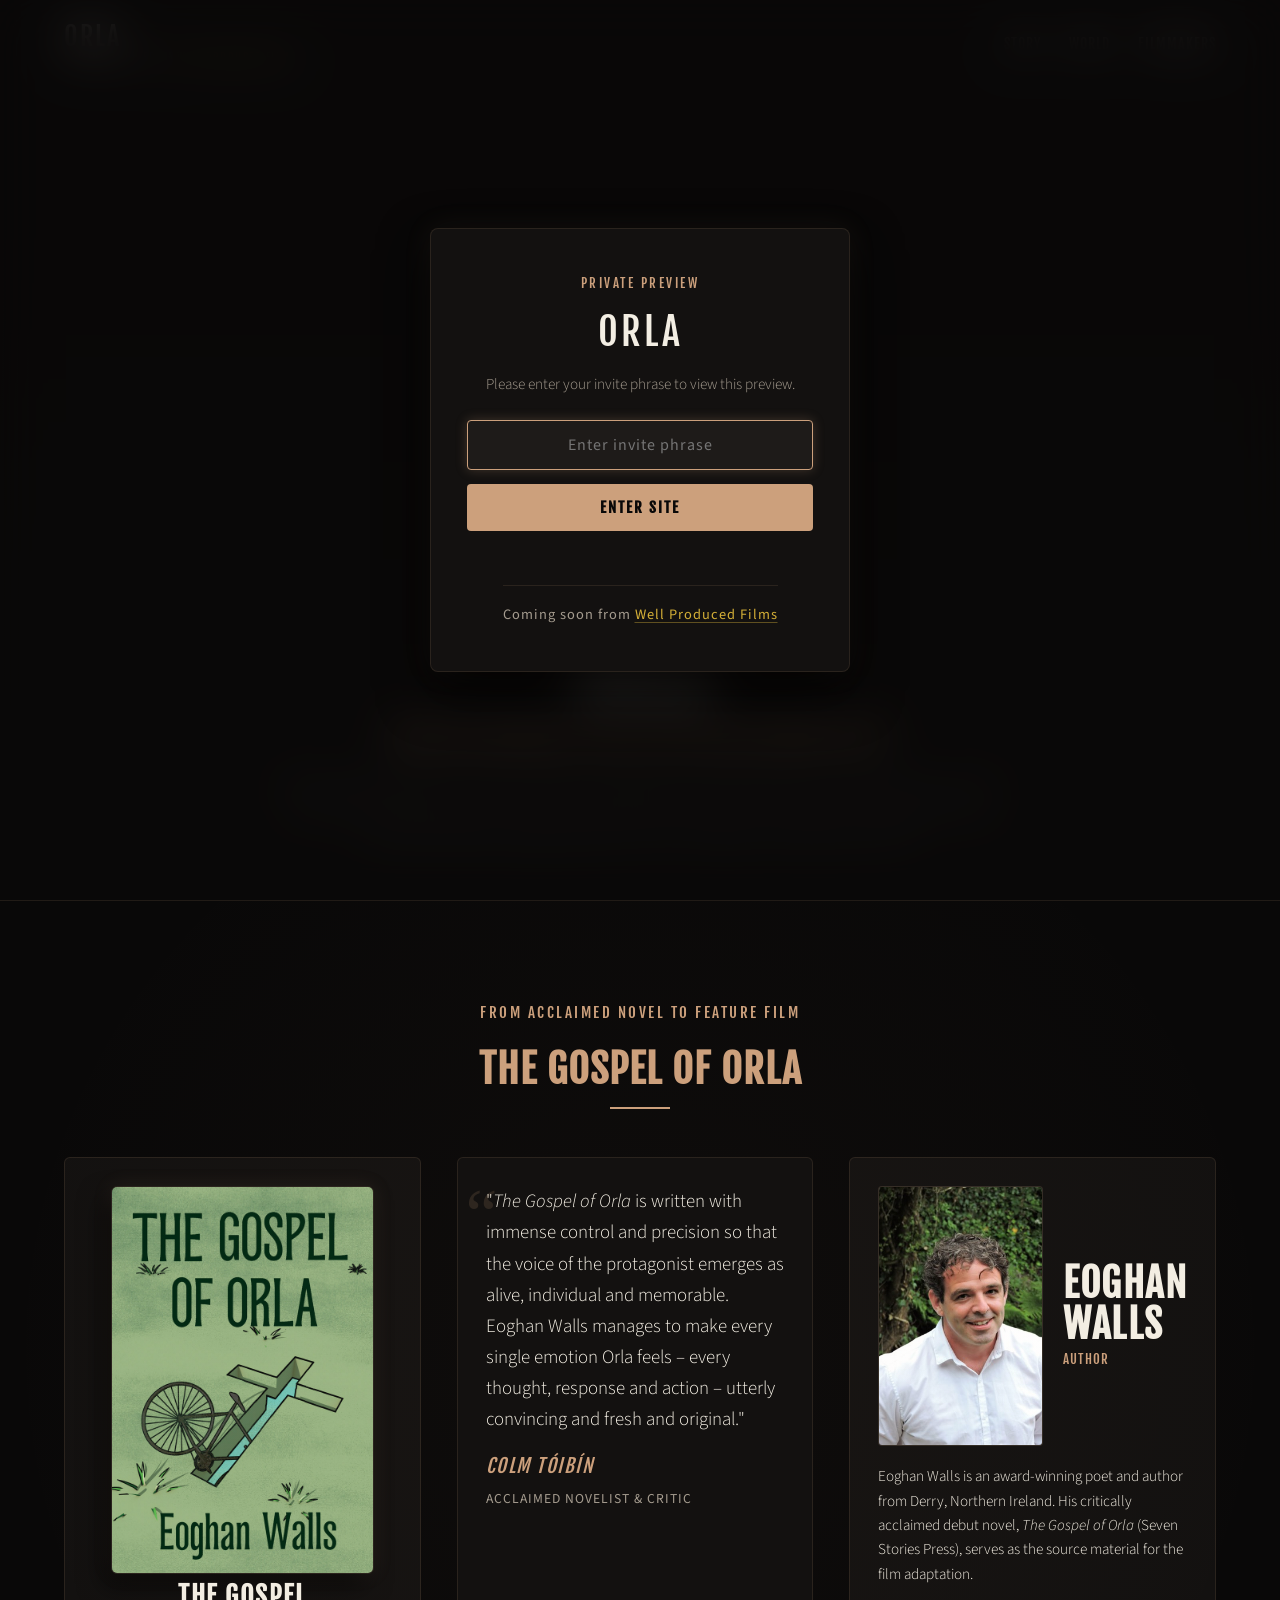
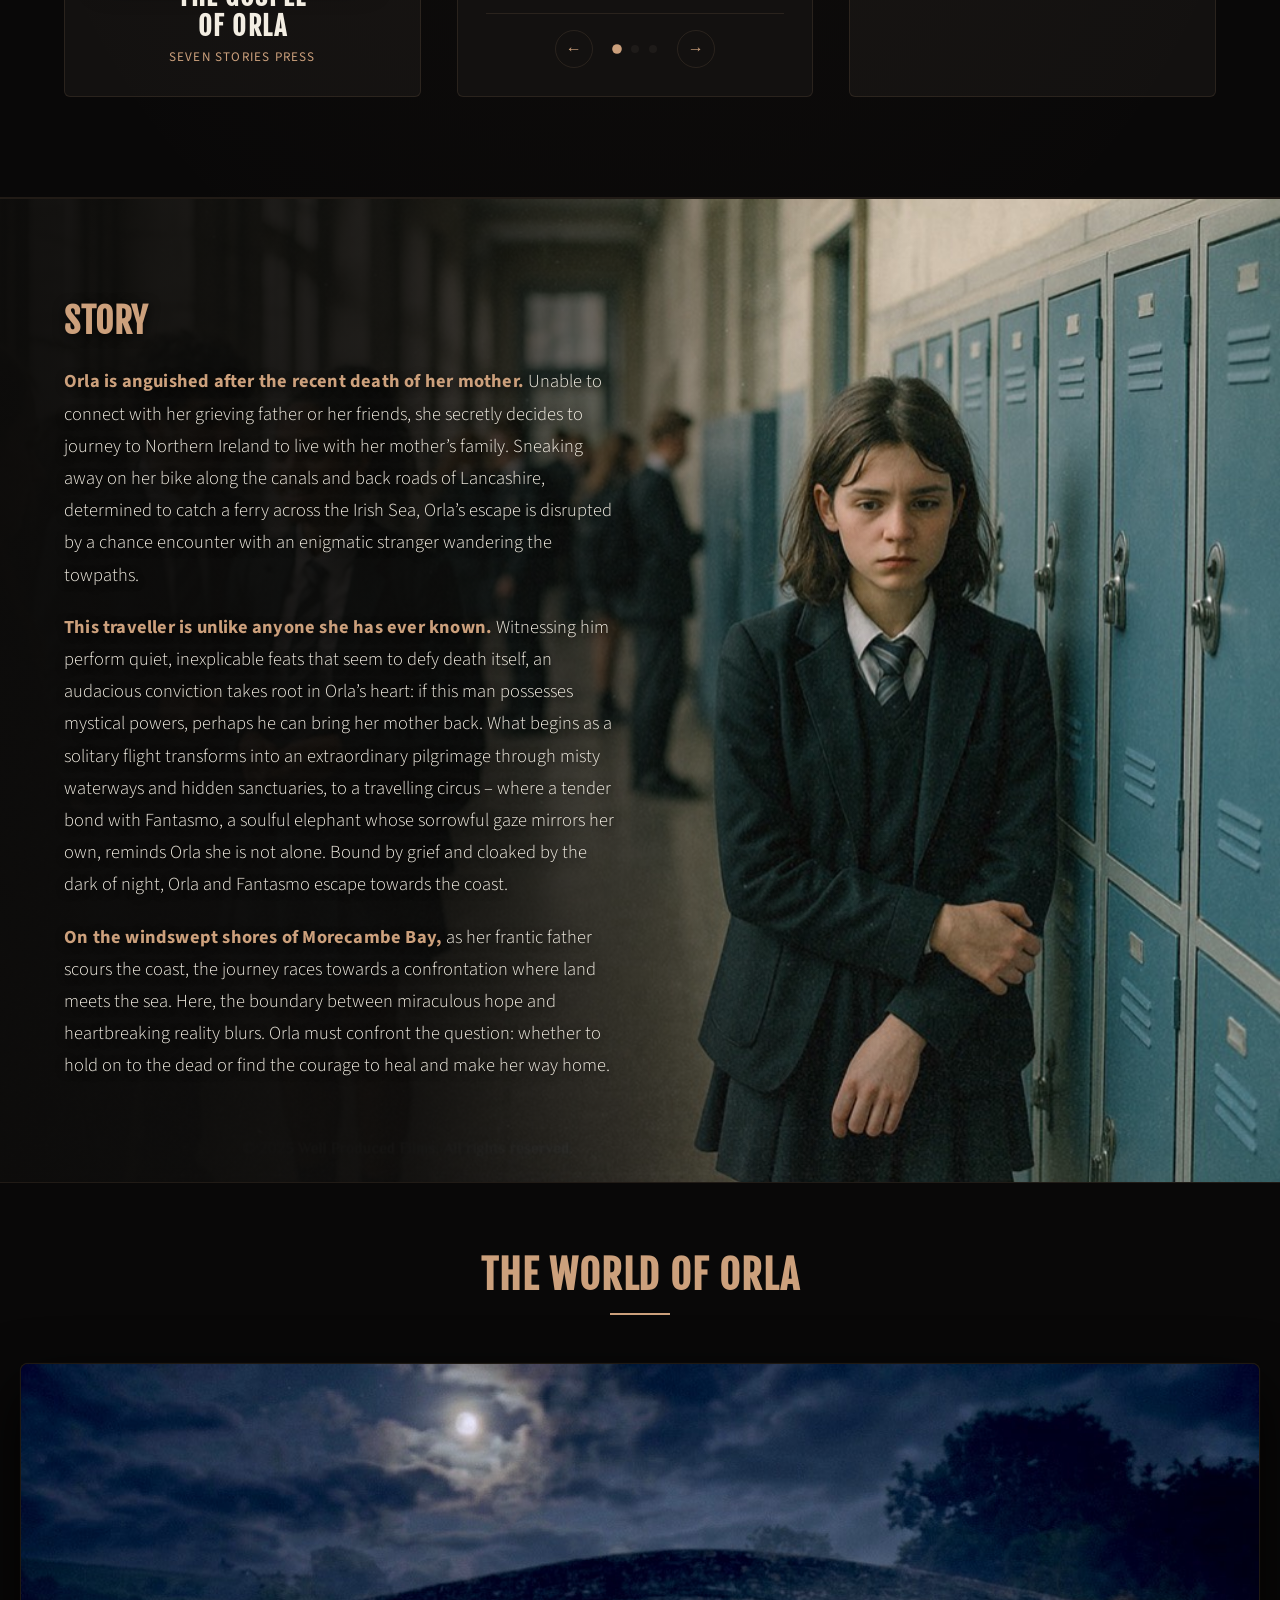
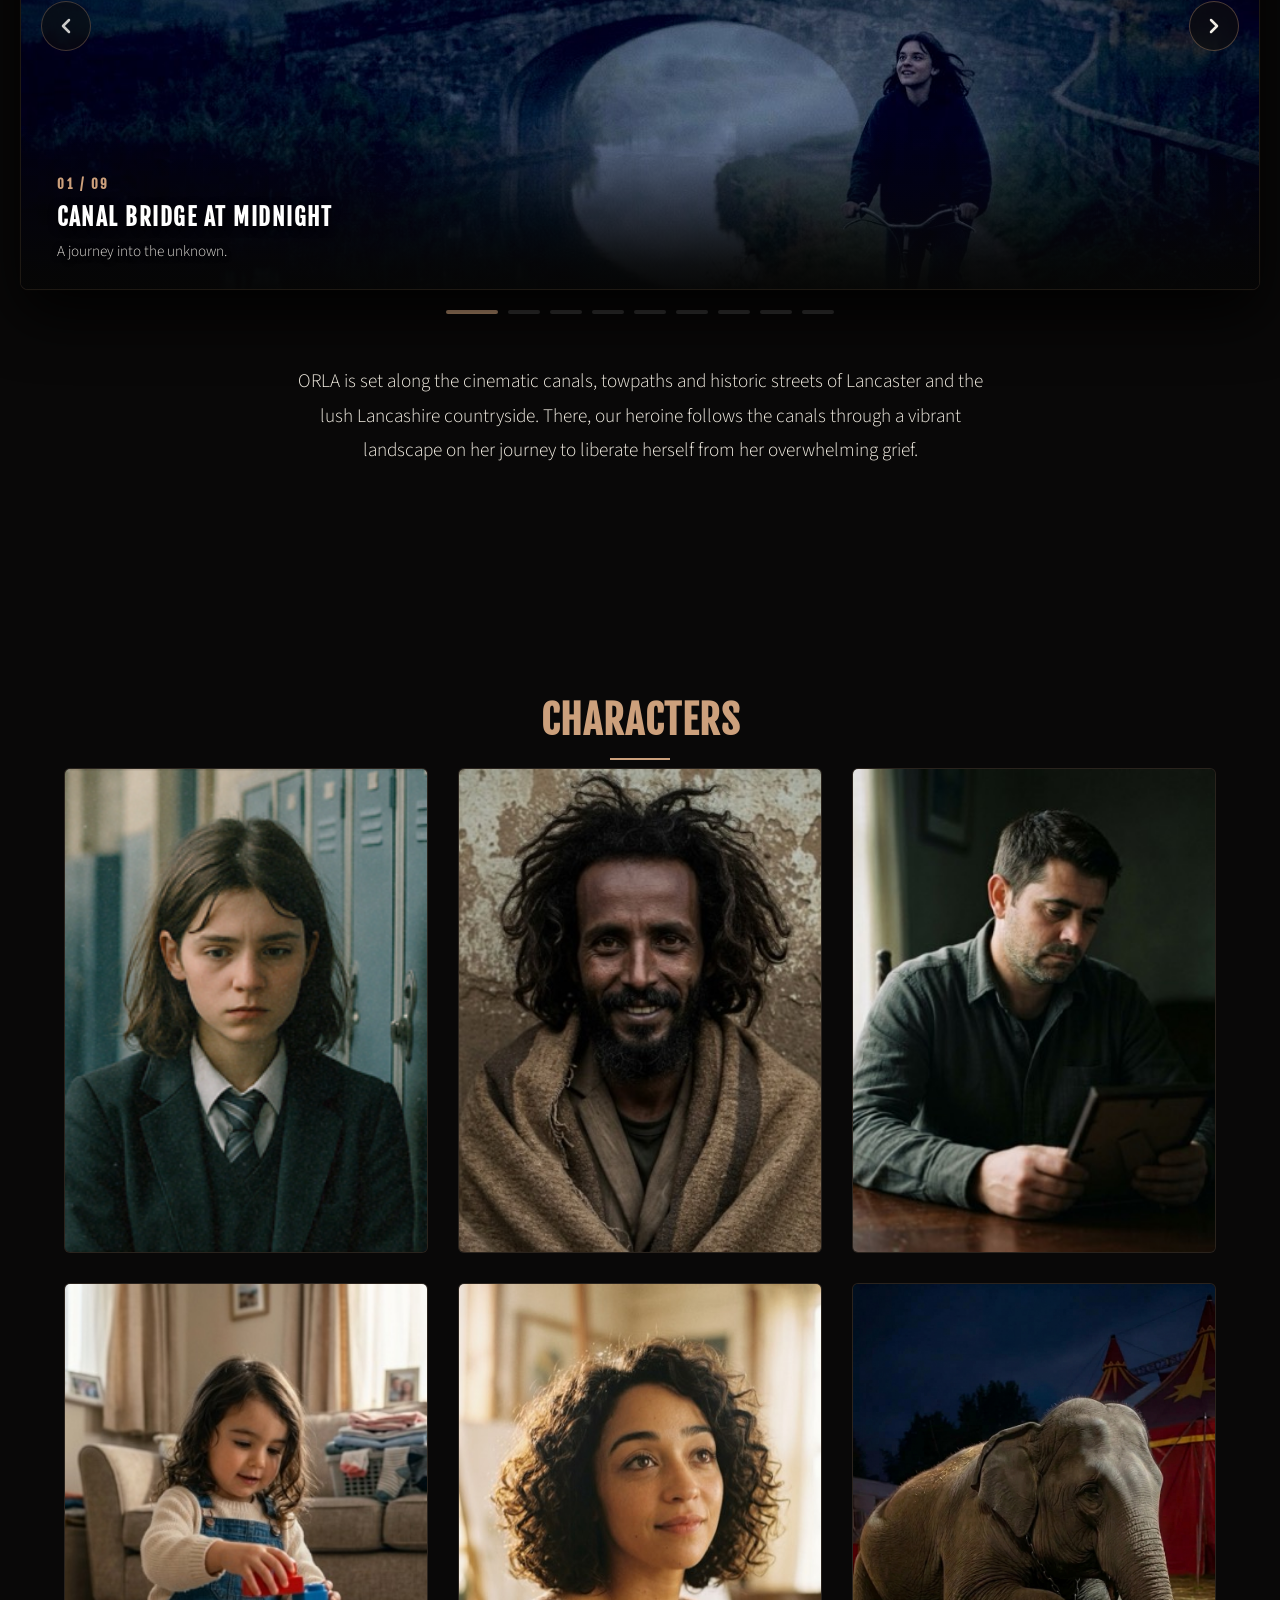
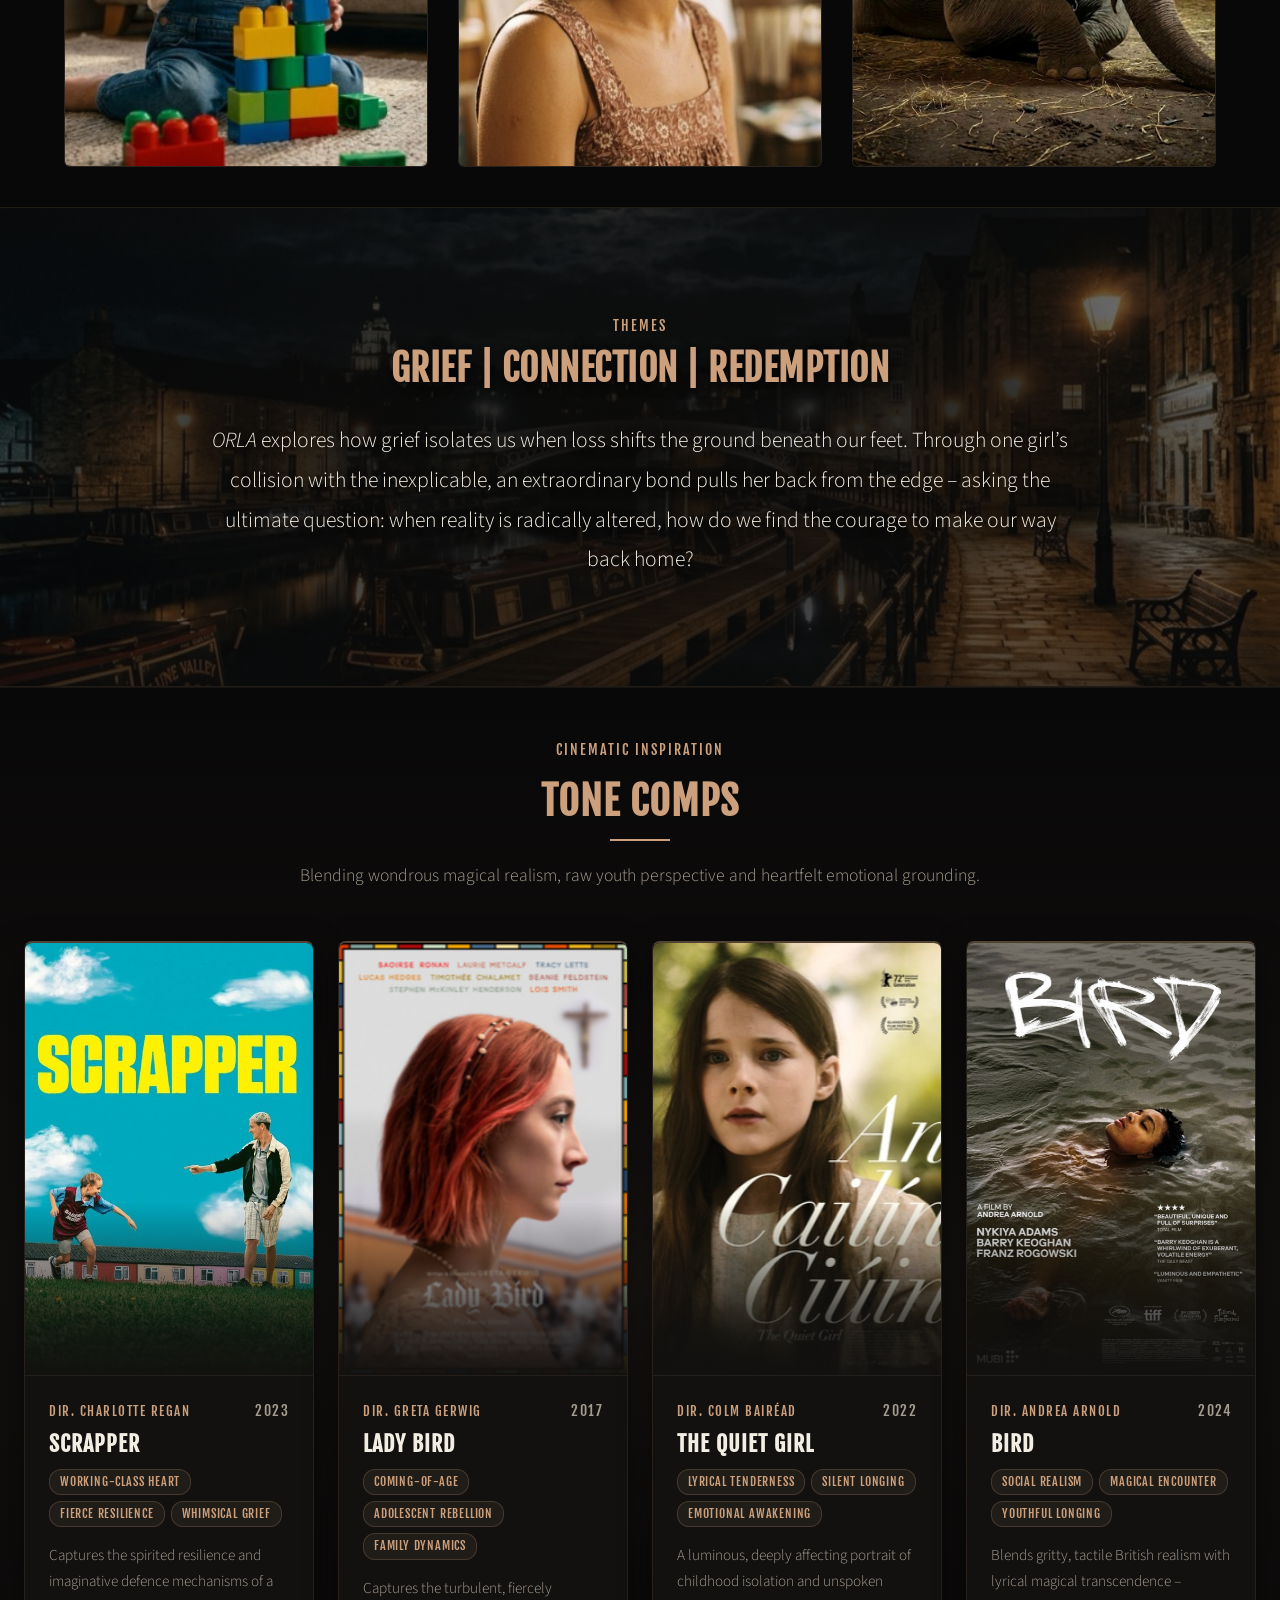
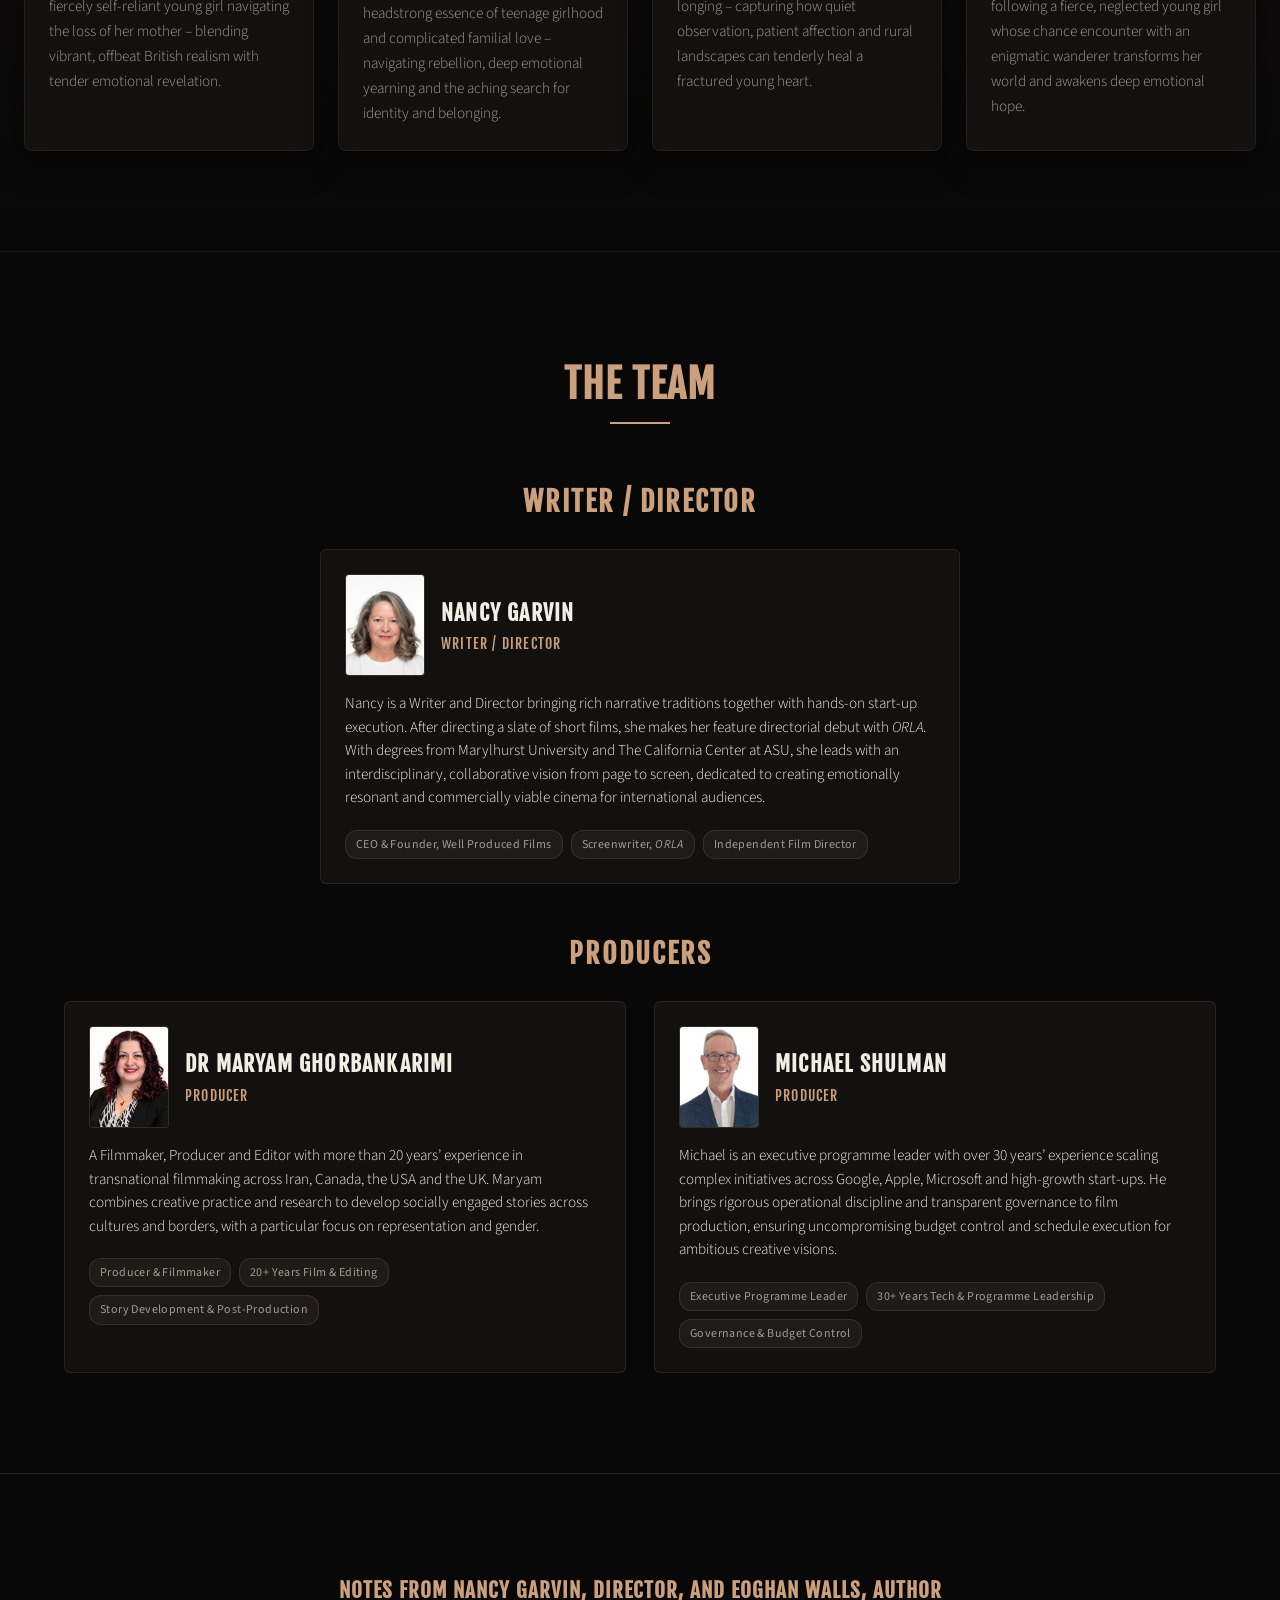
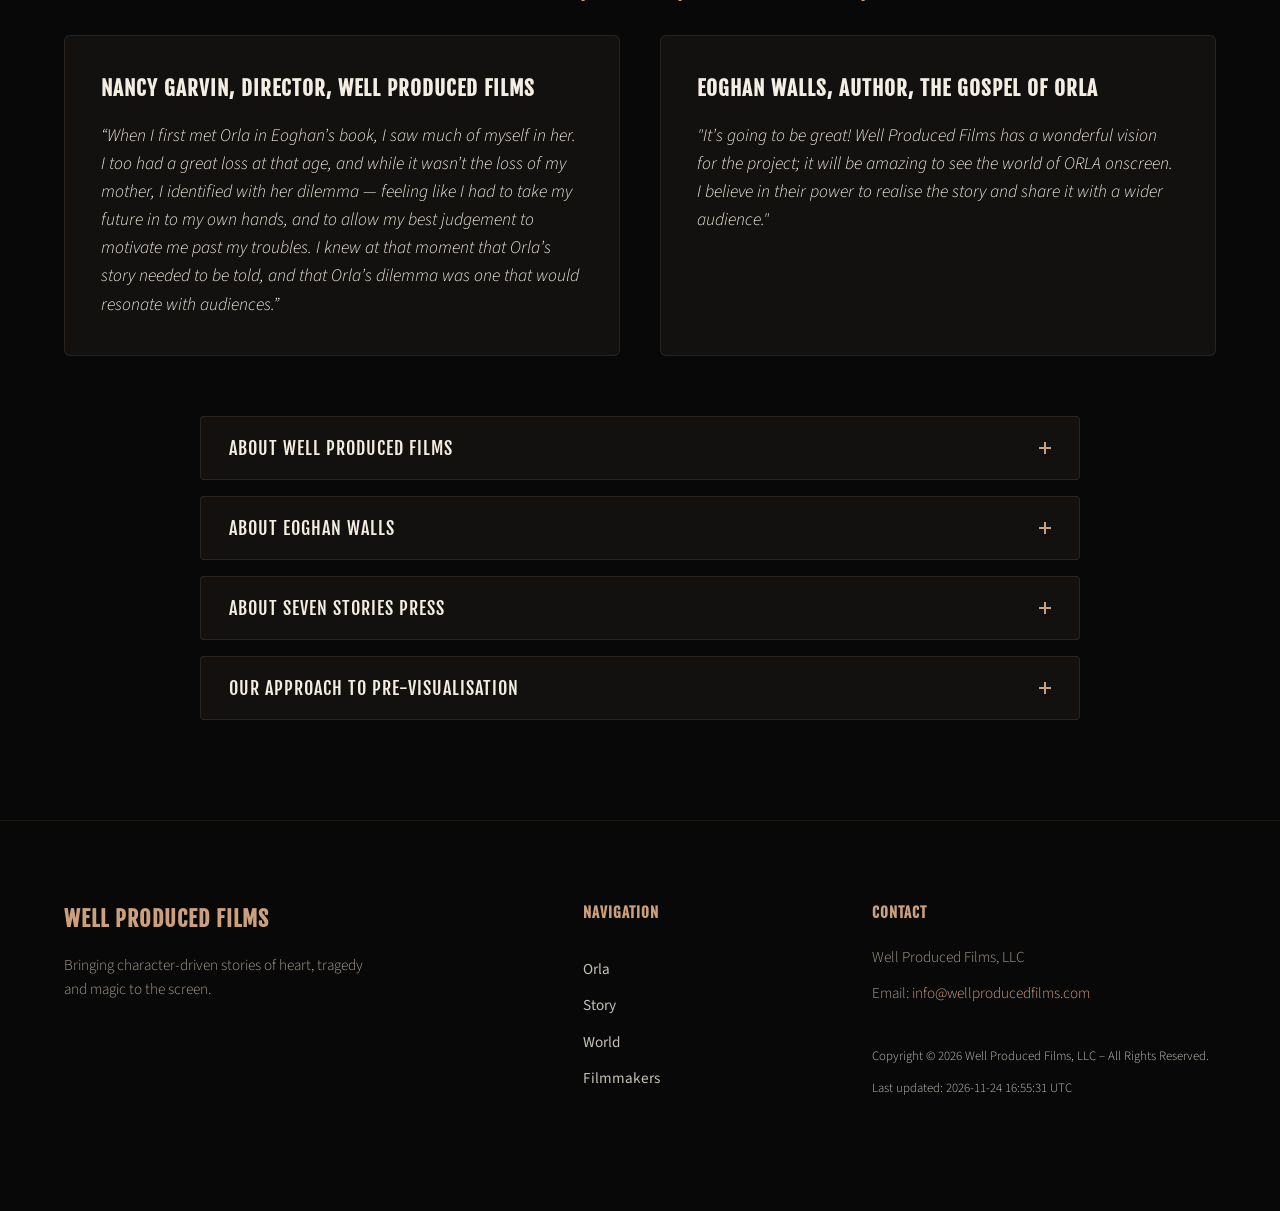
==== commit 0ebdbf97: "Update hero logline on hero image" ====
--- a/index.html
+++ b/index.html
@@ -104,7 +104,7 @@
     <div class="hero-content container">
       <h1 class="hero-title">ORLA</h1>
       <h2 class="hero-headline">HOW FAR WOULD YOU GO FOR ONE MORE DAY?</h2>
-      <p class="hero-synopsis">After her mother’s death, grieving 14-year-old Orla sets off for Northern Ireland with a mysterious stranger who she believes possesses magical powers that can bring her mother back to life.</p>
+      <p class="hero-synopsis">Isolated by grief after her mother's death and feeling her broken father can no longer care for her, 14-year-old Orla embarks on a journey to Northern Ireland with a mysterious stranger who she believes possesses magical powers that can bring her mother back to life.</p>
     </div>
   </section>
 
@@ -1082,7 +1082,7 @@
         <p>Email: <a href="mailto:info@wellproducedfilms.com">info@wellproducedfilms.com</a></p>
         <p class="copyright-text">Copyright &copy; 2026 Well Produced Films, LLC – All Rights Reserved.</p>
         <!-- NOTE FOR FUTURE AGENTS: Because this page is static, ALWAYS update the last-updated timestamp below to the current UTC datetime when saving changes to index.html -->
-        <p class="last-updated-text">Last updated: 2026-11-16 23:31:01 UTC</p>
+        <p class="last-updated-text">Last updated: 2026-11-24 16:55:31 UTC</p>
       </div>
     </div>
   </footer>
